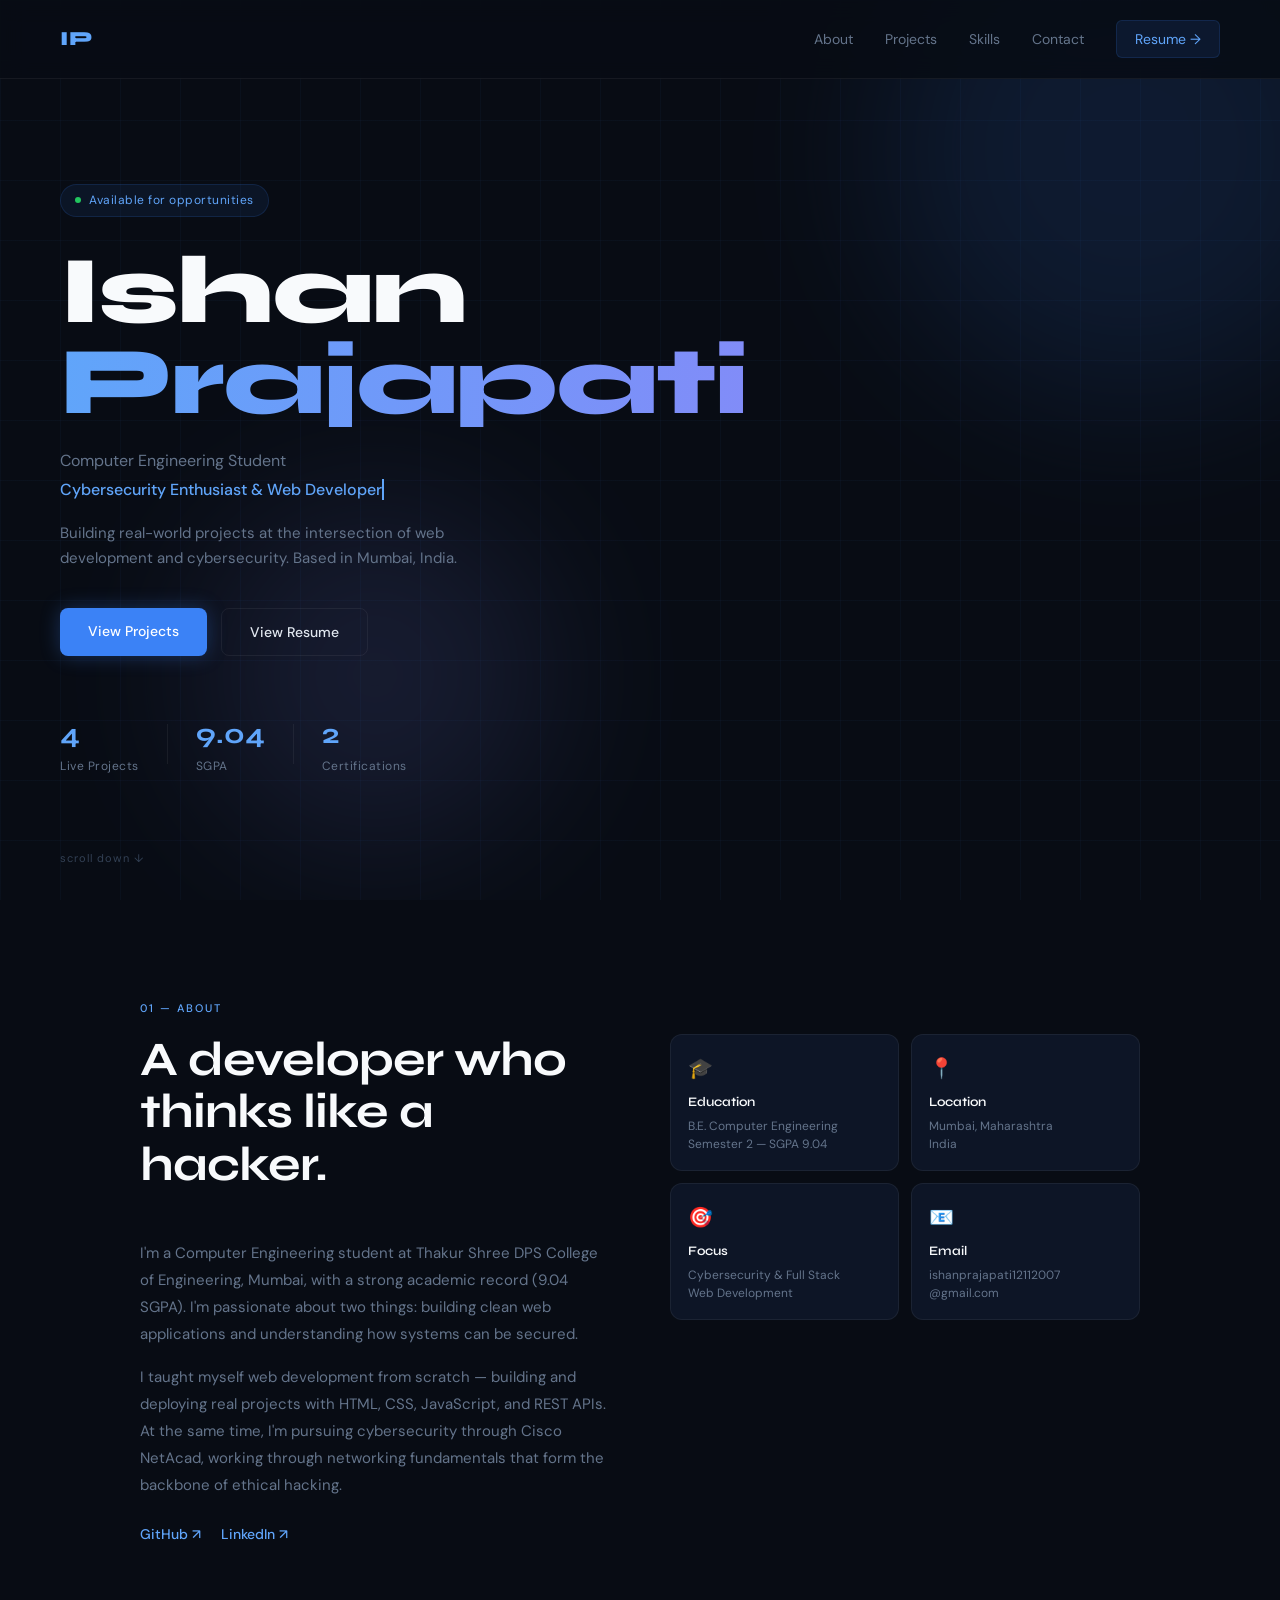
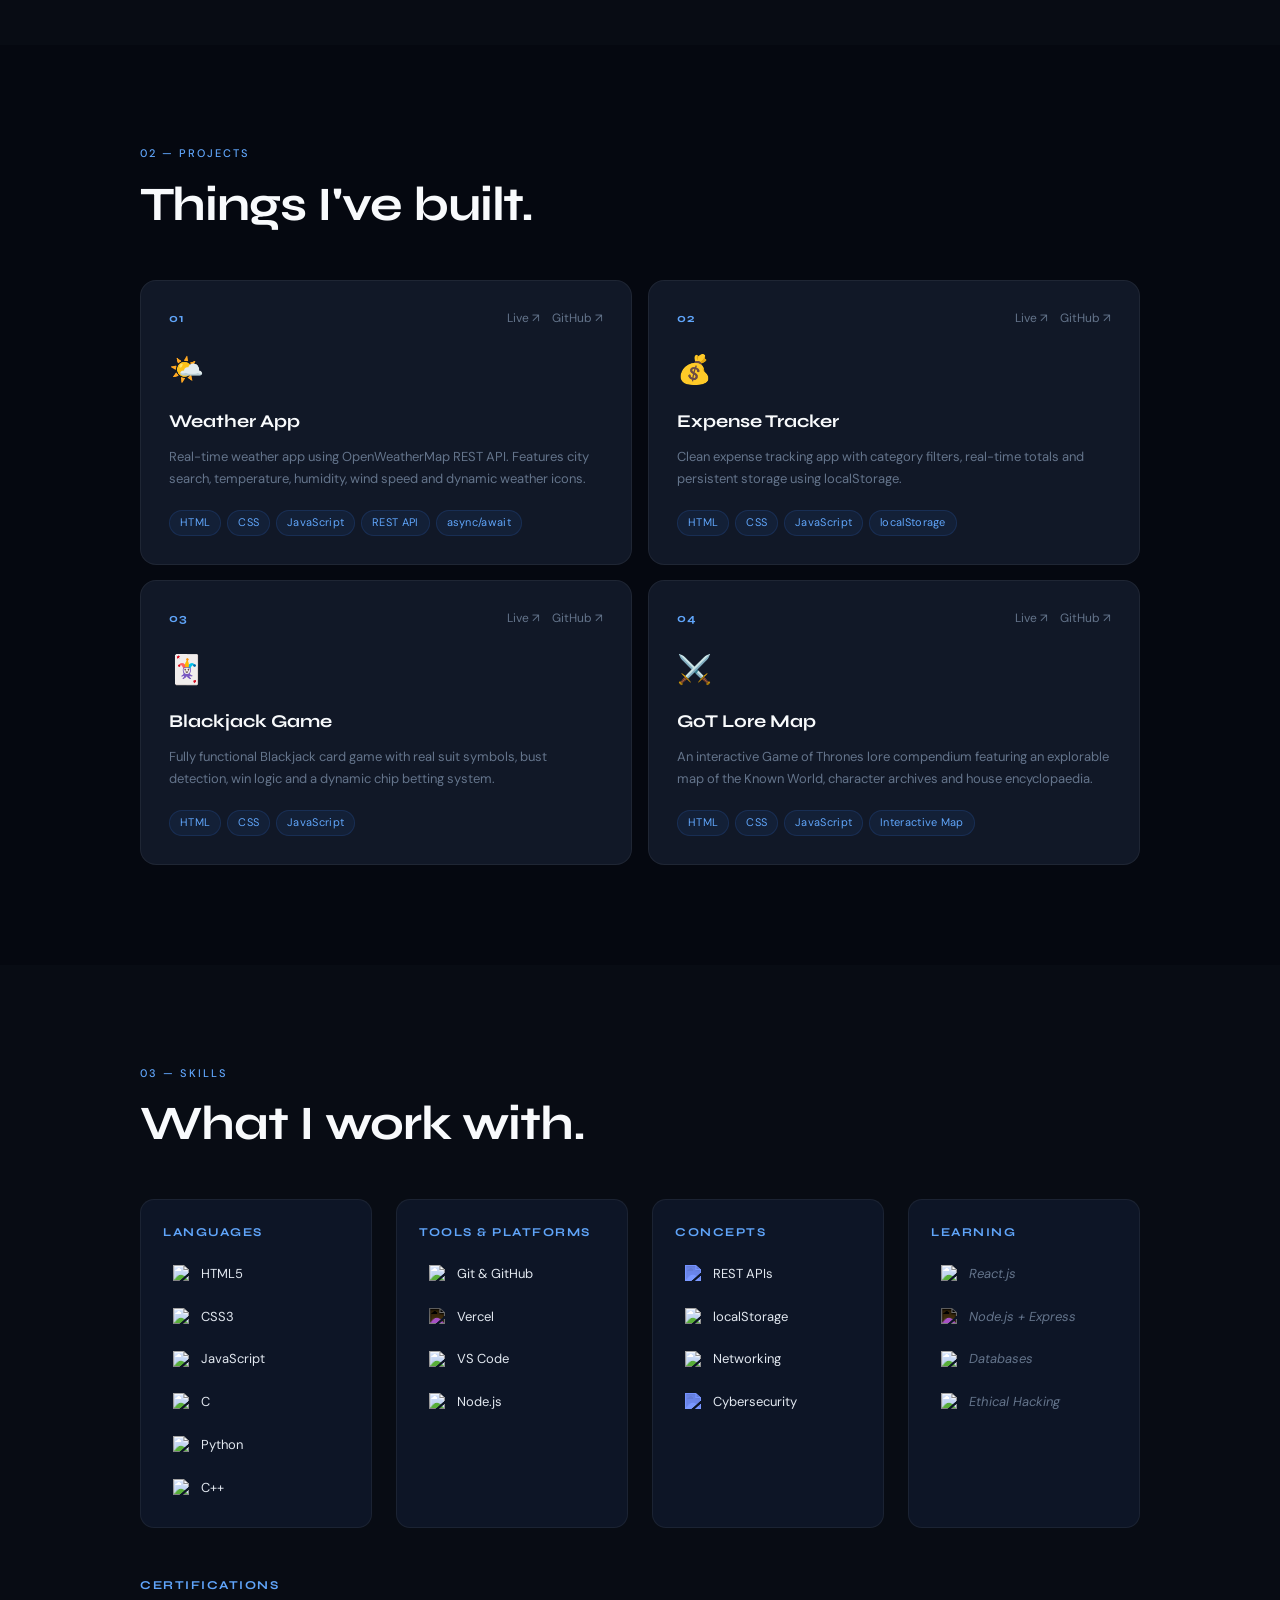
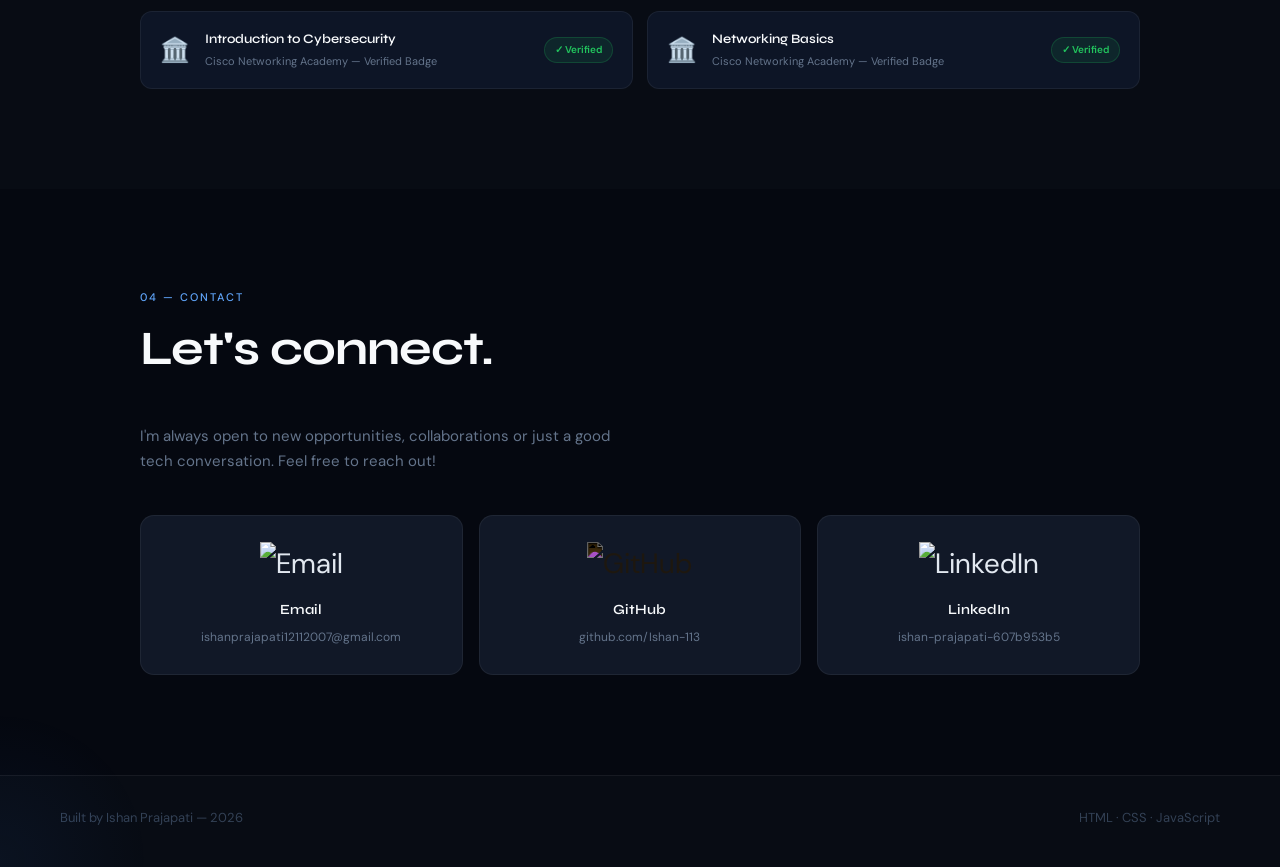
==== index.html @ 5da917db "fix: clean resume rebuild - print layout, portfolio link, verified certs, clickable PDF links" ====
<!DOCTYPE html>
<html lang="en">
<head>
  <meta name="description" content="Ishan Prajapati Portfolio - Web Developer & Cybersecurity Enthusiast">
<meta name="keywords" content="Portfolio, Web Developer, Cybersecurity, JavaScript">
<meta name="author" content="Ishan Prajapati">
  <meta charset="UTF-8"/>
  <meta name="viewport" content="width=device-width, initial-scale=1.0"/>
  <title>Ishan Prajapati — Portfolio</title>
  <link rel="preconnect" href="https://fonts.googleapis.com"/>
  <link href="https://fonts.googleapis.com/css2?family=Syne:wght@400;500;600;700;800&family=DM+Sans:ital,wght@0,300;0,400;0,500;1,300&display=swap" rel="stylesheet"/>
  <link rel="stylesheet" href="style.css"/>
</head>
<body>

  <!-- Nav -->
  <nav>
    <div class="nav-logo">IP</div>
    <div class="nav-links">
      <a href="#about">About</a>
      <a href="#projects">Projects</a>
      <a href="#skills">Skills</a>
      <a href="#contact">Contact</a>
      <a href="resume.html" class="nav-resume">Resume →</a>
    </div>
  </nav>

  <!-- Hero -->
  <section class="hero" id="home">
    <div class="hero-bg">
      <div class="blob blob1"></div>
      <div class="blob blob2"></div>
      <div class="grid-overlay"></div>
    </div>
    <div class="hero-content">
      <div class="hero-tag">Available for opportunities</div>
      <h1 class="hero-name">Ishan<br/><span>Prajapati</span></h1>
      <p class="hero-title">Computer Engineering Student<br/>
        <span class="typed">Cybersecurity Enthusiast & Web Developer</span>
      </p>
      <p class="hero-desc">Building real-world projects at the intersection of web development and cybersecurity. Based in Mumbai, India.</p>
      <div class="hero-btns">
        <a href="#projects" class="btn-primary">View Projects</a>
        <a href="resume.html" class="btn-secondary">View Resume</a>
      </div>
      <div class="hero-stats">
        <div class="stat"><span>4</span><p>Live Projects</p></div>
        <div class="stat-divider"></div>
        <div class="stat"><span>9.04</span><p>SGPA</p></div>
        <div class="stat-divider"></div>
        <div class="stat"><span>2</span><p>Certifications</p></div>
      </div>
    </div>
    <div class="hero-scroll">scroll down ↓</div>
  </section>

  <!-- About -->
  <section class="section" id="about">
    <div class="container">
      <div class="section-tag">01 — About</div>
      <div class="about-grid">
        <div class="about-left">
          <h2 class="section-title">A developer who<br/>thinks like a hacker.</h2>
          <p>I'm a Computer Engineering student at Thakur Shree DPS College of Engineering, Mumbai, with a strong academic record (9.04 SGPA). I'm passionate about two things: building clean web applications and understanding how systems can be secured.</p>
          <p>I taught myself web development from scratch — building and deploying real projects with HTML, CSS, JavaScript, and REST APIs. At the same time, I'm pursuing cybersecurity through Cisco NetAcad, working through networking fundamentals that form the backbone of ethical hacking.</p>
          <div class="about-links">
            <a href="https://github.com/Ishan-113" target="_blank">GitHub ↗</a>
            <a href="https://linkedin.com/in/ishan-prajapati-607b953b5" target="_blank">LinkedIn ↗</a>
          </div>
        </div>
        <div class="about-right">
          <div class="about-card">
            <div class="about-card-icon">🎓</div>
            <div class="about-card-text">
              <h4>Education</h4>
              <p>B.E. Computer Engineering<br/>Semester 2 — SGPA 9.04</p>
            </div>
          </div>
          <div class="about-card">
            <div class="about-card-icon">📍</div>
            <div class="about-card-text">
              <h4>Location</h4>
              <p>Mumbai, Maharashtra<br/>India</p>
            </div>
          </div>
          <div class="about-card">
            <div class="about-card-icon">🎯</div>
            <div class="about-card-text">
              <h4>Focus</h4>
              <p>Cybersecurity & Full Stack<br/>Web Development</p>
            </div>
          </div>
          <div class="about-card">
            <div class="about-card-icon">📧</div>
            <div class="about-card-text">
              <h4>Email</h4>
              <p>ishanprajapati12112007<br/>@gmail.com</p>
            </div>
          </div>
        </div>
      </div>
    </div>
  </section>

  <!-- Projects -->
  <section class="section section-dark" id="projects">
    <div class="container">
      <div class="section-tag">02 — Projects</div>
      <h2 class="section-title">Things I've built.</h2>
      <div class="projects-grid">

        <div class="project-card">
          <div class="project-header">
            <div class="project-num">01</div>
            <div class="project-links">
              <a href="https://weather-app-chi-two-25.vercel.app/" target="_blank">Live ↗</a>
              <a href="https://github.com/Ishan-113/weather-app" target="_blank">GitHub ↗</a>
            </div>
          </div>
          <div class="project-icon">🌤️</div>
          <h3>Weather App</h3>
          <p>Real-time weather app using OpenWeatherMap REST API. Features city search, temperature, humidity, wind speed and dynamic weather icons.</p>
          <div class="project-tags">
            <span>HTML</span><span>CSS</span><span>JavaScript</span><span>REST API</span><span>async/await</span>
          </div>
        </div>

        <div class="project-card">
          <div class="project-header">
            <div class="project-num">02</div>
            <div class="project-links">
              <a href="https://expense-tracker-peach-three-29.vercel.app/" target="_blank">Live ↗</a>
              <a href="https://github.com/Ishan-113/expense-tracker" target="_blank">GitHub ↗</a>
            </div>
          </div>
          <div class="project-icon">💰</div>
          <h3>Expense Tracker</h3>
          <p>Clean expense tracking app with category filters, real-time totals and persistent storage using localStorage.</p>
          <div class="project-tags">
            <span>HTML</span><span>CSS</span><span>JavaScript</span><span>localStorage</span>
          </div>
        </div>

        <div class="project-card">
          <div class="project-header">
            <div class="project-num">03</div>
            <div class="project-links">
              <a href="https://blackjack-alpha-wine.vercel.app/" target="_blank">Live ↗</a>
              <a href="https://github.com/Ishan-113/blackjack" target="_blank">GitHub ↗</a>
            </div>
          </div>
          <div class="project-icon">🃏</div>
          <h3>Blackjack Game</h3>
          <p>Fully functional Blackjack card game with real suit symbols, bust detection, win logic and a dynamic chip betting system.</p>
          <div class="project-tags">
            <span>HTML</span><span>CSS</span><span>JavaScript</span>
          </div>
        </div>

        <div class="project-card">
          <div class="project-header">
            <div class="project-num">04</div>
            <div class="project-links">
              <a href="https://go-t-lore-map.vercel.app/" target="_blank">Live ↗</a>
              <a href="https://github.com/Ishan-113/go-t-lore-map" target="_blank">GitHub ↗</a>
            </div>
          </div>
          <div class="project-icon">⚔️</div>
          <h3>GoT Lore Map</h3>
          <p>An interactive Game of Thrones lore compendium featuring an explorable map of the Known World, character archives and house encyclopaedia.</p>
          <div class="project-tags">
            <span>HTML</span><span>CSS</span><span>JavaScript</span><span>Interactive Map</span>
          </div>
        </div>

      </div>
    </div>
  </section>

  <!-- Skills -->
  <section class="section" id="skills">
    <div class="container">
      <div class="section-tag">03 — Skills</div>
      <h2 class="section-title">What I work with.</h2>
      <div class="skills-grid">
        <div class="skill-group">
          <h4>Languages</h4>
          <div class="skill-items">
            <div class="skill-item"><img class="skill-logo" src="https://cdn.jsdelivr.net/gh/devicons/devicon/icons/html5/html5-original.svg" alt="HTML5"/>HTML5</div>
            <div class="skill-item"><img class="skill-logo" src="https://cdn.jsdelivr.net/gh/devicons/devicon/icons/css3/css3-original.svg" alt="CSS3"/>CSS3</div>
            <div class="skill-item"><img class="skill-logo" src="https://cdn.jsdelivr.net/gh/devicons/devicon/icons/javascript/javascript-original.svg" alt="JavaScript"/>JavaScript</div>
            <div class="skill-item"><img class="skill-logo" src="https://cdn.jsdelivr.net/gh/devicons/devicon/icons/c/c-original.svg" alt="C"/>C</div>
            <div class="skill-item"><img class="skill-logo" src="https://cdn.jsdelivr.net/gh/devicons/devicon/icons/python/python-original.svg" alt="Python"/>Python</div>
            <div class="skill-item"><img class="skill-logo" src="https://cdn.jsdelivr.net/gh/devicons/devicon/icons/cplusplus/cplusplus-original.svg" alt="C++"/>C++</div>
          </div>
        </div>
        <div class="skill-group">
          <h4>Tools & Platforms</h4>
          <div class="skill-items">
            <div class="skill-item"><img class="skill-logo" src="https://cdn.jsdelivr.net/gh/devicons/devicon/icons/git/git-original.svg" alt="Git"/>Git & GitHub</div>
            <div class="skill-item"><img class="skill-logo" src="https://cdn.jsdelivr.net/gh/devicons/devicon/icons/vercel/vercel-original.svg" alt="Vercel" style="filter:invert(1)"/>Vercel</div>
            <div class="skill-item"><img class="skill-logo" src="https://cdn.jsdelivr.net/gh/devicons/devicon/icons/vscode/vscode-original.svg" alt="VS Code"/>VS Code</div>
            <div class="skill-item"><img class="skill-logo" src="https://cdn.jsdelivr.net/gh/devicons/devicon/icons/nodejs/nodejs-original.svg" alt="Node.js"/>Node.js</div>
          </div>
        </div>
        <div class="skill-group">
          <h4>Concepts</h4>
          <div class="skill-items">
            <div class="skill-item"><img class="skill-logo" src="https://cdn.jsdelivr.net/gh/devicons/devicon/icons/networkx/networkx-original.svg" alt="REST API" style="filter:invert(0.6) sepia(1) saturate(3) hue-rotate(190deg)"/>REST APIs</div>
            <div class="skill-item"><img class="skill-logo" src="https://cdn.jsdelivr.net/gh/devicons/devicon/icons/chrome/chrome-original.svg" alt="localStorage"/>localStorage</div>
            <div class="skill-item"><img class="skill-logo" src="https://cdn.jsdelivr.net/gh/devicons/devicon/icons/linux/linux-original.svg" alt="Networking"/>Networking</div>
            <div class="skill-item"><img class="skill-logo" src="https://cdn.jsdelivr.net/gh/devicons/devicon/icons/ssh/ssh-original.svg" alt="Cybersecurity" style="filter:invert(0.6) sepia(1) saturate(3) hue-rotate(190deg)"/>Cybersecurity</div>
          </div>
        </div>
        <div class="skill-group">
          <h4>Learning</h4>
          <div class="skill-items">
            <div class="skill-item learning"><img class="skill-logo" src="https://cdn.jsdelivr.net/gh/devicons/devicon/icons/react/react-original.svg" alt="React"/>React.js</div>
            <div class="skill-item learning"><img class="skill-logo" src="https://cdn.jsdelivr.net/gh/devicons/devicon/icons/express/express-original.svg" alt="Express" style="filter:invert(1)"/>Node.js + Express</div>
            <div class="skill-item learning"><img class="skill-logo" src="https://cdn.jsdelivr.net/gh/devicons/devicon/icons/mongodb/mongodb-original.svg" alt="Databases"/>Databases</div>
            <div class="skill-item learning"><img class="skill-logo" src="https://cdn.jsdelivr.net/gh/devicons/devicon/icons/debian/debian-original.svg" alt="Ethical Hacking"/>Ethical Hacking</div>
          </div>
        </div>
      </div>

      <!-- Certifications -->
      <div class="certs">
        <h4>Certifications</h4>
        <div class="certs-grid">
          <div class="cert-card">
            <div class="cert-logo">🏛️</div>
            <div>
              <h5>Introduction to Cybersecurity</h5>
              <p>Cisco Networking Academy — Verified Badge</p>
            </div>
            <div class="cert-badge">✓ Verified</div>
          </div>
          <div class="cert-card">
            <div class="cert-logo">🏛️</div>
            <div>
              <h5>Networking Basics</h5>
              <p>Cisco Networking Academy — Verified Badge</p>
            </div>
            <div class="cert-badge">✓ Verified</div>
          </div>
        </div>
      </div>
    </div>
  </section>

  <!-- Contact -->
  <section class="section section-dark" id="contact">
    <div class="container">
      <div class="section-tag">04 — Contact</div>
      <h2 class="section-title">Let's connect.</h2>
      <p class="contact-desc">I'm always open to new opportunities, collaborations or just a good tech conversation. Feel free to reach out!</p>
      <div class="contact-grid">
        <a href="mailto:ishanprajapati12112007@gmail.com" class="contact-card">
          <div class="contact-icon"><img src="https://cdn.jsdelivr.net/gh/devicons/devicon/icons/google/google-original.svg" alt="Email" style="width:32px;height:32px"/></div>
          <h4>Email</h4>
          <p>ishanprajapati12112007@gmail.com</p>
        </a>
        <a href="https://github.com/Ishan-113" target="_blank" class="contact-card">
          <div class="contact-icon"><img src="https://cdn.jsdelivr.net/gh/devicons/devicon/icons/github/github-original.svg" alt="GitHub" style="width:32px;height:32px;filter:invert(1)"/></div>
          <h4>GitHub</h4>
          <p>github.com/Ishan-113</p>
        </a>
        <a href="https://linkedin.com/in/ishan-prajapati-607b953b5" target="_blank" class="contact-card">
          <div class="contact-icon"><img src="https://cdn.jsdelivr.net/gh/devicons/devicon/icons/linkedin/linkedin-original.svg" alt="LinkedIn" style="width:32px;height:32px"/></div>
          <h4>LinkedIn</h4>
          <p>ishan-prajapati-607b953b5</p>
        </a>
      </div>
    </div>
  </section>

  <!-- Footer -->
  <footer>
    <p>Built by Ishan Prajapati — 2026</p>
    <p>HTML · CSS · JavaScript</p>
  </footer>

  <script src="script.js"></script>
</body>
</html>
---- style.css ----
/* ============ RESET & BASE ============ */
*, *::before, *::after { margin: 0; padding: 0; box-sizing: border-box; }

:root {
  --blue: #3b82f6;
  --blue-light: #60a5fa;
  --blue-dark: #1d4ed8;
  --bg: #080c14;
  --bg-dark: #050810;
  --bg-card: #0d1526;
  --bg-card2: #111827;
  --border: rgba(59,130,246,0.15);
  --border-light: rgba(255,255,255,0.06);
  --text: #e2e8f0;
  --text-muted: #64748b;
  --text-dim: #334155;
}

html { scroll-behavior: smooth; }

body {
  font-family: 'DM Sans', sans-serif;
  background: var(--bg);
  color: var(--text);
  line-height: 1.6;
  overflow-x: hidden;
}

a { text-decoration: none; color: inherit; }

/* ============ NAV ============ */
nav {
  position: fixed;
  top: 0; left: 0; right: 0;
  z-index: 100;
  display: flex;
  justify-content: space-between;
  align-items: center;
  padding: 20px 60px;
  background: rgba(8,12,20,0.85);
  backdrop-filter: blur(12px);
  border-bottom: 1px solid var(--border-light);
}

.nav-logo {
  font-family: 'Syne', sans-serif;
  font-weight: 800;
  font-size: 20px;
  color: var(--blue-light);
  letter-spacing: 1px;
}

.nav-links {
  display: flex;
  gap: 32px;
  align-items: center;
  font-size: 14px;
}

.nav-links a {
  color: var(--text-muted);
  transition: color 0.2s;
  font-weight: 400;
}

.nav-links a:hover { color: var(--text); }

.nav-resume {
  background: rgba(59,130,246,0.1);
  border: 1px solid var(--border);
  color: var(--blue-light) !important;
  padding: 7px 18px;
  border-radius: 6px;
  font-weight: 500;
  transition: all 0.2s !important;
}

.nav-resume:hover {
  background: rgba(59,130,246,0.2) !important;
  border-color: var(--blue) !important;
}

/* ============ HERO ============ */
.hero {
  min-height: 100vh;
  display: flex;
  flex-direction: column;
  justify-content: center;
  align-items: flex-start;
  padding: 120px 60px 60px;
  position: relative;
  overflow: hidden;
}

.hero-bg {
  position: absolute;
  inset: 0;
  pointer-events: none;
}

.blob {
  position: absolute;
  border-radius: 50%;
  filter: blur(80px);
  opacity: 0.12;
}

.blob1 {
  width: 500px; height: 500px;
  background: var(--blue);
  top: -100px; right: -100px;
  animation: float1 8s ease-in-out infinite;
}

.blob2 {
  width: 350px; height: 350px;
  background: #818cf8;
  bottom: 50px; left: 200px;
  animation: float2 10s ease-in-out infinite;
}

@keyframes float1 {
  0%, 100% { transform: translate(0,0); }
  50% { transform: translate(-30px, 30px); }
}

@keyframes float2 {
  0%, 100% { transform: translate(0,0); }
  50% { transform: translate(20px, -20px); }
}

.grid-overlay {
  position: absolute;
  inset: 0;
  background-image:
    linear-gradient(rgba(59,130,246,0.04) 1px, transparent 1px),
    linear-gradient(90deg, rgba(59,130,246,0.04) 1px, transparent 1px);
  background-size: 60px 60px;
}

.hero-content {
  position: relative;
  z-index: 1;
  max-width: 700px;
}

.hero-tag {
  display: inline-flex;
  align-items: center;
  gap: 8px;
  font-size: 12px;
  color: var(--blue-light);
  background: rgba(59,130,246,0.08);
  border: 1px solid var(--border);
  padding: 6px 14px;
  border-radius: 20px;
  margin-bottom: 28px;
  letter-spacing: 0.5px;
}

.hero-tag::before {
  content: '';
  width: 6px; height: 6px;
  background: #22c55e;
  border-radius: 50%;
  animation: pulse 2s infinite;
}

@keyframes pulse {
  0%, 100% { opacity: 1; }
  50% { opacity: 0.3; }
}

.hero-name {
  font-family: 'Syne', sans-serif;
  font-size: clamp(56px, 8vw, 96px);
  font-weight: 800;
  line-height: 0.95;
  letter-spacing: -2px;
  margin-bottom: 20px;
  color: #f8fafc;
}

.hero-name span {
  color: var(--blue-light);
  display: block;
}

.hero-title {
  font-size: 16px;
  color: var(--text-muted);
  margin-bottom: 16px;
  line-height: 1.8;
}

.hero-title .typed {
  color: var(--blue-light);
  font-weight: 500;
}

.hero-desc {
  font-size: 15px;
  color: var(--text-muted);
  max-width: 480px;
  margin-bottom: 36px;
  line-height: 1.7;
}

.hero-btns {
  display: flex;
  gap: 14px;
  margin-bottom: 56px;
}

.btn-primary {
  background: var(--blue);
  color: white;
  padding: 12px 28px;
  border-radius: 8px;
  font-weight: 500;
  font-size: 14px;
  transition: all 0.2s;
  box-shadow: 0 0 20px rgba(59,130,246,0.3);
}

.btn-primary:hover {
  background: var(--blue-light);
  box-shadow: 0 0 30px rgba(59,130,246,0.5);
  transform: translateY(-1px);
}

.btn-secondary {
  background: transparent;
  color: var(--text);
  padding: 12px 28px;
  border-radius: 8px;
  font-weight: 500;
  font-size: 14px;
  border: 1px solid var(--border-light);
  transition: all 0.2s;
}

.btn-secondary:hover {
  border-color: var(--border);
  background: rgba(255,255,255,0.04);
}

.hero-stats {
  display: flex;
  align-items: center;
  gap: 28px;
}

.stat span {
  font-family: 'Syne', sans-serif;
  font-size: 28px;
  font-weight: 700;
  color: var(--blue-light);
  display: block;
}

.stat p {
  font-size: 12px;
  color: var(--text-muted);
  letter-spacing: 0.5px;
}

.stat-divider {
  width: 1px;
  height: 40px;
  background: var(--border-light);
}

.hero-scroll {
  position: absolute;
  bottom: 32px;
  left: 60px;
  font-size: 11px;
  color: var(--text-dim);
  letter-spacing: 1px;
}

/* ============ SECTIONS ============ */
.section { padding: 100px 60px; }
.section-dark { background: var(--bg-dark); }
.container { max-width: 1000px; margin: 0 auto; }

.section-tag {
  font-size: 11px;
  font-weight: 500;
  color: var(--blue-light);
  letter-spacing: 2px;
  text-transform: uppercase;
  margin-bottom: 16px;
}

.section-title {
  font-family: 'Syne', sans-serif;
  font-size: clamp(32px, 4vw, 48px);
  font-weight: 700;
  line-height: 1.1;
  letter-spacing: -1px;
  color: #f8fafc;
  margin-bottom: 48px;
}

/* ============ ABOUT ============ */
.about-grid {
  display: grid;
  grid-template-columns: 1fr 1fr;
  gap: 60px;
  align-items: start;
}

.about-left p {
  font-size: 15px;
  color: var(--text-muted);
  line-height: 1.8;
  margin-bottom: 16px;
}

.about-links {
  display: flex;
  gap: 20px;
  margin-top: 24px;
}

.about-links a {
  font-size: 14px;
  color: var(--blue-light);
  font-weight: 500;
  transition: opacity 0.2s;
}

.about-links a:hover { opacity: 0.7; }

.about-right {
  display: grid;
  grid-template-columns: 1fr 1fr;
  gap: 12px;
}

.about-card {
  background: var(--bg-card);
  border: 1px solid var(--border-light);
  border-radius: 12px;
  padding: 18px;
  display: flex;
  flex-direction: column;
  gap: 8px;
  transition: border-color 0.2s;
}

.about-card:hover { border-color: var(--border); }

.about-card-icon { font-size: 20px; }

.about-card-text h4 {
  font-family: 'Syne', sans-serif;
  font-size: 13px;
  font-weight: 600;
  color: #f8fafc;
  margin-bottom: 4px;
}

.about-card-text p {
  font-size: 12px;
  color: var(--text-muted);
  line-height: 1.5;
}

/* ============ PROJECTS ============ */
.projects-grid {
  display: grid;
  grid-template-columns: repeat(2, 1fr);
  gap: 16px;
}

.project-card {
  background: var(--bg-card2);
  border: 1px solid var(--border-light);
  border-radius: 16px;
  padding: 28px;
  transition: all 0.25s;
  position: relative;
  overflow: hidden;
}

.project-card::before {
  content: '';
  position: absolute;
  top: 0; left: 0; right: 0;
  height: 2px;
  background: linear-gradient(90deg, var(--blue), transparent);
  opacity: 0;
  transition: opacity 0.3s;
}

.project-card:hover {
  border-color: var(--border);
  transform: translateY(-4px);
  box-shadow: 0 20px 40px rgba(0,0,0,0.4);
}

.project-card:hover::before { opacity: 1; }

.project-header {
  display: flex;
  justify-content: space-between;
  align-items: center;
  margin-bottom: 20px;
}

.project-num {
  font-family: 'Syne', sans-serif;
  font-size: 12px;
  font-weight: 700;
  color: var(--blue-light);
  letter-spacing: 1px;
}

.project-links {
  display: flex;
  gap: 12px;
}

.project-links a {
  font-size: 12px;
  color: var(--text-muted);
  transition: color 0.2s;
}

.project-links a:hover { color: var(--blue-light); }

.project-icon { font-size: 28px; margin-bottom: 14px; }

.project-card h3 {
  font-family: 'Syne', sans-serif;
  font-size: 18px;
  font-weight: 700;
  color: #f8fafc;
  margin-bottom: 10px;
}

.project-card p {
  font-size: 13px;
  color: var(--text-muted);
  line-height: 1.7;
  margin-bottom: 20px;
}

.project-tags {
  display: flex;
  flex-wrap: wrap;
  gap: 6px;
}

.project-tags span {
  font-size: 11px;
  padding: 3px 10px;
  border-radius: 20px;
  background: rgba(59,130,246,0.08);
  border: 1px solid var(--border);
  color: var(--blue-light);
  letter-spacing: 0.3px;
}

/* ============ SKILLS ============ */
.skills-grid {
  display: grid;
  grid-template-columns: repeat(4, 1fr);
  gap: 24px;
  margin-bottom: 48px;
}

.skill-group {
  background: var(--bg-card);
  border: 1px solid var(--border-light);
  border-radius: 14px;
  padding: 24px;
}

.skill-group h4 {
  font-family: 'Syne', sans-serif;
  font-size: 12px;
  font-weight: 700;
  color: var(--blue-light);
  letter-spacing: 1.5px;
  text-transform: uppercase;
  margin-bottom: 16px;
}

.skill-items { display: flex; flex-direction: column; gap: 10px; }

.skill-item {
  display: flex;
  align-items: center;
  gap: 10px;
  font-size: 13px;
  color: var(--text);
  font-weight: 400;
}

.skill-item.learning { color: var(--text-muted); font-style: italic; }
.skill-icon { font-size: 16px; }

/* Skill logo images */
.skill-logo {
  width: 18px;
  height: 18px;
  object-fit: contain;
  flex-shrink: 0;
}

/* Certs */
.certs h4 {
  font-family: 'Syne', sans-serif;
  font-size: 12px;
  font-weight: 700;
  color: var(--blue-light);
  letter-spacing: 1.5px;
  text-transform: uppercase;
  margin-bottom: 16px;
}

.certs-grid { display: grid; grid-template-columns: 1fr 1fr; gap: 14px; }

.cert-card {
  background: var(--bg-card);
  border: 1px solid var(--border-light);
  border-radius: 12px;
  padding: 18px 20px;
  display: flex;
  align-items: center;
  gap: 16px;
  transition: border-color 0.2s;
}

.cert-card:hover { border-color: var(--border); }
.cert-logo { font-size: 24px; flex-shrink: 0; }

.cert-card h5 {
  font-family: 'Syne', sans-serif;
  font-size: 13px;
  font-weight: 600;
  color: #f8fafc;
  margin-bottom: 3px;
}

.cert-card p { font-size: 11px; color: var(--text-muted); }

.cert-badge {
  margin-left: auto;
  font-size: 10px;
  padding: 4px 10px;
  border-radius: 20px;
  background: rgba(34,197,94,0.1);
  color: #22c55e;
  border: 1px solid rgba(34,197,94,0.2);
  font-weight: 600;
  white-space: nowrap;
  flex-shrink: 0;
}

.cert-badge.in-progress {
  background: rgba(59,130,246,0.1);
  color: var(--blue-light);
  border-color: var(--border);
}

/* ============ CONTACT ============ */
.contact-desc {
  font-size: 15px;
  color: var(--text-muted);
  max-width: 500px;
  margin-bottom: 40px;
  line-height: 1.7;
}

.contact-grid {
  display: grid;
  grid-template-columns: repeat(3, 1fr);
  gap: 16px;
}

.contact-card {
  background: var(--bg-card2);
  border: 1px solid var(--border-light);
  border-radius: 14px;
  padding: 28px 24px;
  text-align: center;
  transition: all 0.2s;
  display: block;
}

.contact-card:hover {
  border-color: var(--border);
  transform: translateY(-3px);
  box-shadow: 0 12px 30px rgba(0,0,0,0.3);
}

.contact-icon { font-size: 28px; margin-bottom: 12px; }

.contact-card h4 {
  font-family: 'Syne', sans-serif;
  font-size: 14px;
  font-weight: 600;
  color: #f8fafc;
  margin-bottom: 6px;
}

.contact-card p {
  font-size: 12px;
  color: var(--text-muted);
  word-break: break-all;
}

/* ============ FOOTER ============ */
footer {
  padding: 32px 60px;
  border-top: 1px solid var(--border-light);
  display: flex;
  justify-content: space-between;
  align-items: center;
}

footer p {
  font-size: 13px;
  color: var(--text-dim);
}

/* ============ ANIMATIONS ============ */

/* ============ EXTRA ANIMATIONS ============ */

/* Cursor glow */
.cursor-glow {
  width: 300px; height: 300px;
  background: radial-gradient(circle, rgba(59,130,246,0.06) 0%, transparent 70%);
  border-radius: 50%;
  position: fixed;
  pointer-events: none;
  transform: translate(-50%, -50%);
  z-index: 0;
  transition: left 0.1s ease, top 0.1s ease;
}

/* Nav active */
.nav-active {
  color: #60a5fa !important;
  font-weight: 500;
}

/* Fade up animation */
.fade-up {
  opacity: 0;
  transform: translateY(40px);
  transition: opacity 0.7s ease, transform 0.7s ease;
}

.fade-up.visible {
  opacity: 1;
  transform: translateY(0);
}

/* Section highlight */
.section-highlight .section-title {
  color: #f8fafc;
}

/* Project card — tilt transition */
.project-card {
  transition: transform 0.3s ease, border-color 0.25s, box-shadow 0.25s !important;
  transform-style: preserve-3d;
  will-change: transform;
}


/* Skill items hover */
.skill-item {
  padding: 6px 10px;
  border-radius: 6px;
  transition: background 0.2s, transform 0.2s;
  cursor: default;
}

.skill-item:hover {
  background: rgba(59,130,246,0.08);
  transform: translateX(4px);
}

/* About cards glow on hover */
.about-card {
  transition: all 0.3s ease !important;
}

.about-card:hover {
  border-color: rgba(59,130,246,0.4) !important;
  box-shadow: 0 0 20px rgba(59,130,246,0.08);
  transform: translateY(-3px);
}

/* Contact cards */
.contact-card {
  transition: all 0.3s ease !important;
  position: relative;
  overflow: hidden;
}

.contact-card::before {
  content: '';
  position: absolute;
  inset: 0;
  background: linear-gradient(135deg, rgba(59,130,246,0.05), transparent);
  opacity: 0;
  transition: opacity 0.3s;
}

.contact-card:hover::before { opacity: 1; }

/* Hero tag pulse */
.hero-tag {
  animation: tagPulse 3s ease-in-out infinite;
}

@keyframes tagPulse {
  0%, 100% { box-shadow: 0 0 0 rgba(59,130,246,0); }
  50% { box-shadow: 0 0 15px rgba(59,130,246,0.2); }
}

/* Cert card hover */
.cert-card {
  transition: all 0.3s ease !important;
}

.cert-card:hover {
  border-color: rgba(59,130,246,0.3) !important;
  box-shadow: 0 0 20px rgba(59,130,246,0.06);
  transform: translateY(-2px);
}

/* Section title underline animation */
.section-title {
  position: relative;
  display: inline-block;
}

/* Skill group hover */
.skill-group {
  transition: all 0.3s ease !important;
}

.skill-group:hover {
  border-color: rgba(59,130,246,0.2) !important;
  box-shadow: 0 0 20px rgba(59,130,246,0.05);
}

/* Hero name shimmer */
.hero-name span {
  background: linear-gradient(90deg, #60a5fa, #818cf8, #60a5fa);
  background-size: 200%;
  -webkit-background-clip: text;
  -webkit-text-fill-color: transparent;
  background-clip: text;
  animation: shimmer 4s linear infinite;
}

@keyframes shimmer {
  0% { background-position: 0% 50%; }
  100% { background-position: 200% 50%; }
}

/* Button glow pulse */
.btn-primary {
  animation: btnPulse 3s ease-in-out infinite;
}

@keyframes btnPulse {
  0%, 100% { box-shadow: 0 0 20px rgba(59,130,246,0.3); }
  50% { box-shadow: 0 0 35px rgba(59,130,246,0.5); }
}

/* Stats highlight */
.stat {
  transition: transform 0.2s;
}

.stat:hover { transform: scale(1.05); }

/* Footer */
footer {
  transition: background 0.3s;
}

footer:hover {
  background: rgba(59,130,246,0.02);
}

/* Scrollbar */
::-webkit-scrollbar { width: 4px; }
::-webkit-scrollbar-track { background: var(--bg); }
::-webkit-scrollbar-thumb { background: #1d4ed8; border-radius: 2px; }
::-webkit-scrollbar-thumb:hover { background: #3b82f6; }


/* ============ MOBILE HAMBURGER ============ */
.nav-hamburger {
  display: none;
  flex-direction: column;
  justify-content: center;
  gap: 5px;
  cursor: pointer;
  padding: 4px;
  z-index: 200;
}

.nav-hamburger span {
  display: block;
  width: 22px;
  height: 2px;
  background: var(--text);
  border-radius: 2px;
  transition: all 0.3s ease;
}

.nav-hamburger.open span:nth-child(1) { transform: translateY(7px) rotate(45deg); }
.nav-hamburger.open span:nth-child(2) { opacity: 0; }
.nav-hamburger.open span:nth-child(3) { transform: translateY(-7px) rotate(-45deg); }

/* ============ TABLET (≤ 900px) ============ */
@media (max-width: 900px) {
  nav { padding: 16px 28px; }
  .skills-grid { grid-template-columns: repeat(2, 1fr); }
  .contact-grid { grid-template-columns: repeat(3, 1fr); }
  .about-grid { gap: 36px; }
  .projects-grid { grid-template-columns: 1fr 1fr; }
}

/* ============ MOBILE (≤ 640px) ============ */
@media (max-width: 640px) {
  nav {
    padding: 14px 20px;
    position: fixed;
    top: 0; left: 0; right: 0;
  }

  .nav-hamburger { display: flex; }

  .nav-links {
    display: none;
    position: fixed;
    top: 0; left: 0; right: 0; bottom: 0;
    background: rgba(8,12,20,0.97);
    flex-direction: column;
    justify-content: center;
    align-items: center;
    gap: 36px;
    font-size: 18px;
    z-index: 150;
    backdrop-filter: blur(16px);
  }

  .nav-links.mobile-open { display: flex; }
  .nav-links a { color: var(--text); font-size: 18px; }
  .nav-resume { padding: 10px 26px !important; font-size: 16px !important; }

  .hero {
    padding: 100px 20px 60px;
    align-items: flex-start;
    min-height: 100svh;
  }

  .hero-content { max-width: 100%; }

  .hero-name {
    font-size: clamp(44px, 13vw, 64px);
    letter-spacing: -1.5px;
  }

  .hero-title { font-size: 14px; }
  .hero-desc { font-size: 14px; max-width: 100%; }

  .hero-btns {
    flex-direction: column;
    gap: 10px;
    margin-bottom: 40px;
    width: 100%;
  }

  .btn-primary, .btn-secondary {
    text-align: center;
    padding: 13px 20px;
    width: 100%;
    font-size: 15px;
  }

  .hero-stats { gap: 18px; flex-wrap: wrap; }
  .stat span { font-size: 22px; }
  .stat p { font-size: 11px; }
  .stat-divider { height: 32px; }
  .hero-scroll { left: 20px; bottom: 20px; }

  .section { padding: 64px 20px; }
  .section-title { font-size: clamp(26px, 7vw, 36px); letter-spacing: -0.5px; }

  .about-grid { grid-template-columns: 1fr; gap: 32px; }
  .about-right { grid-template-columns: 1fr 1fr; gap: 10px; }
  .about-card { padding: 14px; }

  .projects-grid { grid-template-columns: 1fr; }
  .project-card { padding: 22px 18px; }

  .skills-grid { grid-template-columns: 1fr 1fr; gap: 12px; }
  .skill-group { padding: 16px; }
  .certs-grid { grid-template-columns: 1fr; }
  .cert-card { flex-wrap: wrap; gap: 10px; padding: 16px; }
  .cert-badge { margin-left: 0; }

  .contact-grid { grid-template-columns: 1fr; }
  .contact-card { padding: 22px 18px; }

  footer { padding: 24px 20px; flex-direction: column; gap: 6px; text-align: center; }

  .cursor-glow { display: none; }
}

/* ============ VERY SMALL (≤ 380px) ============ */
@media (max-width: 380px) {
  .hero-name { font-size: 38px; }
  .about-right { grid-template-columns: 1fr; }
  .skills-grid { grid-template-columns: 1fr; }
}
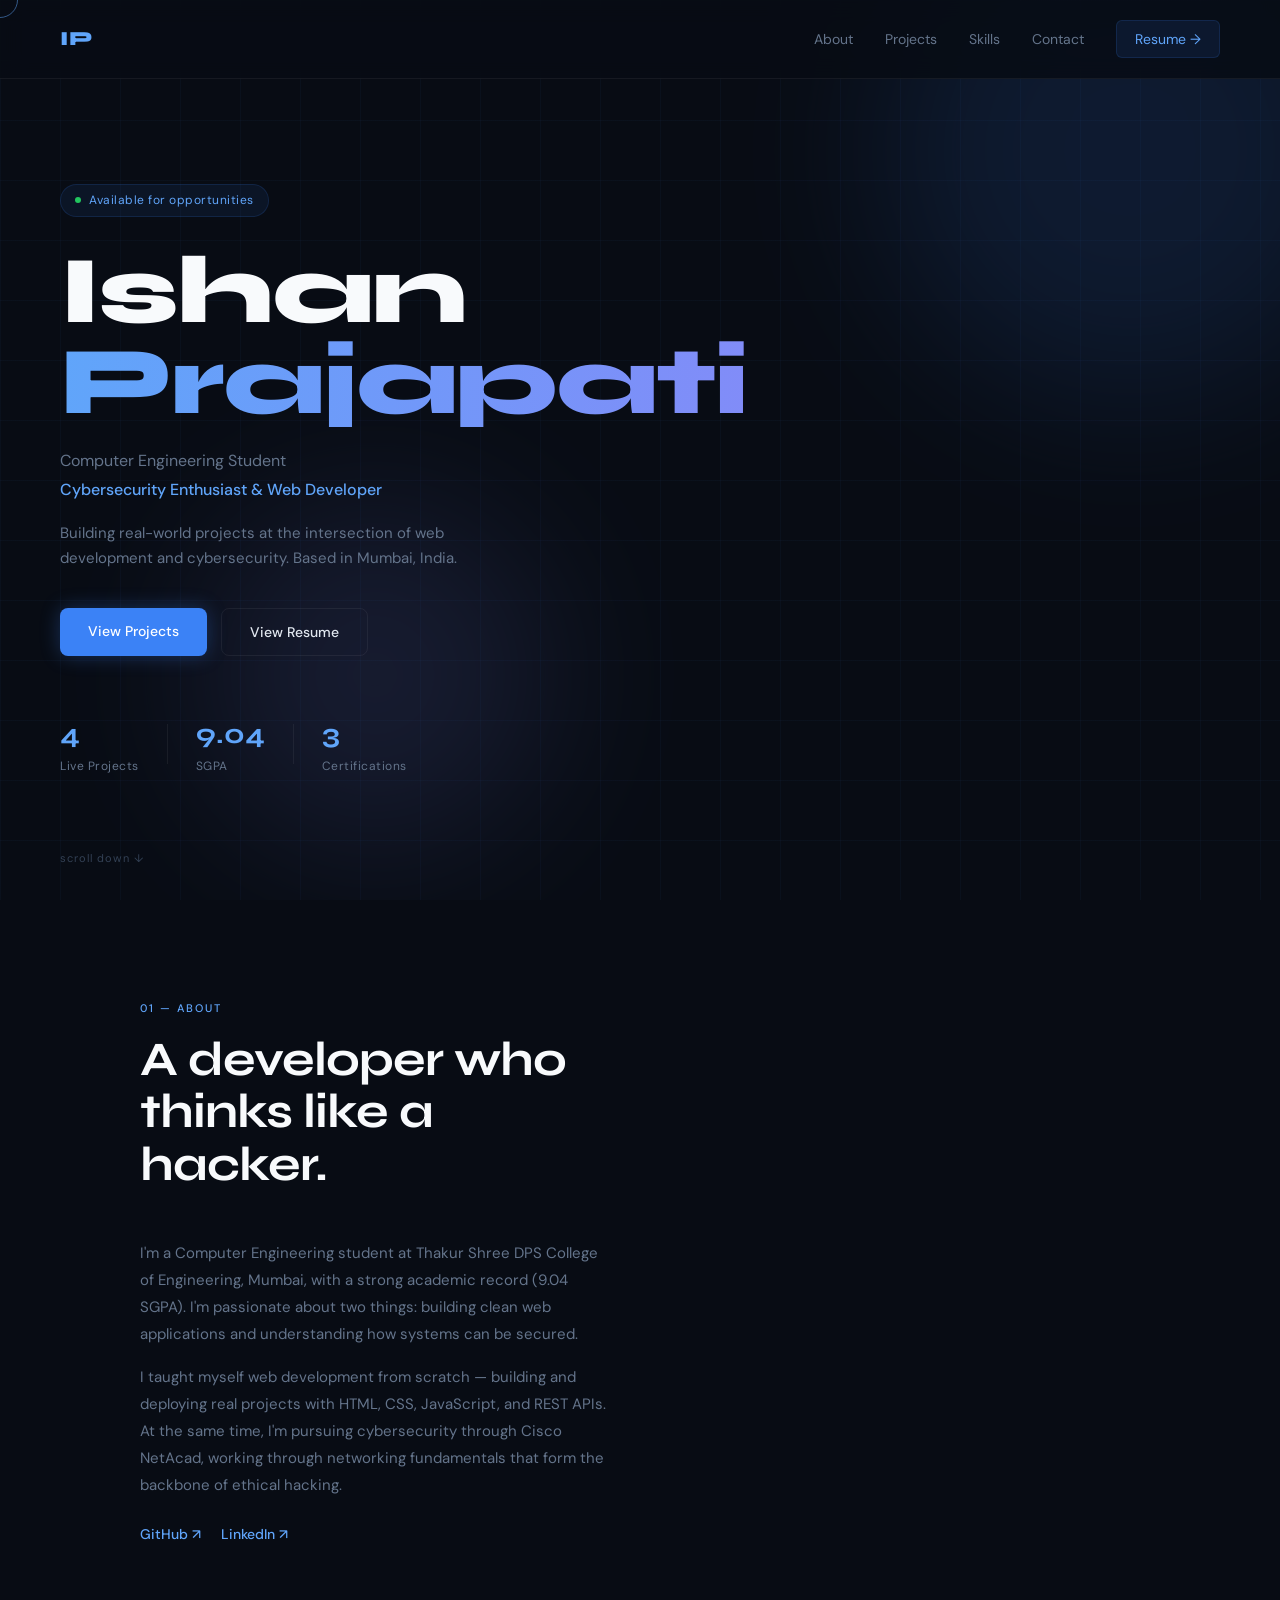
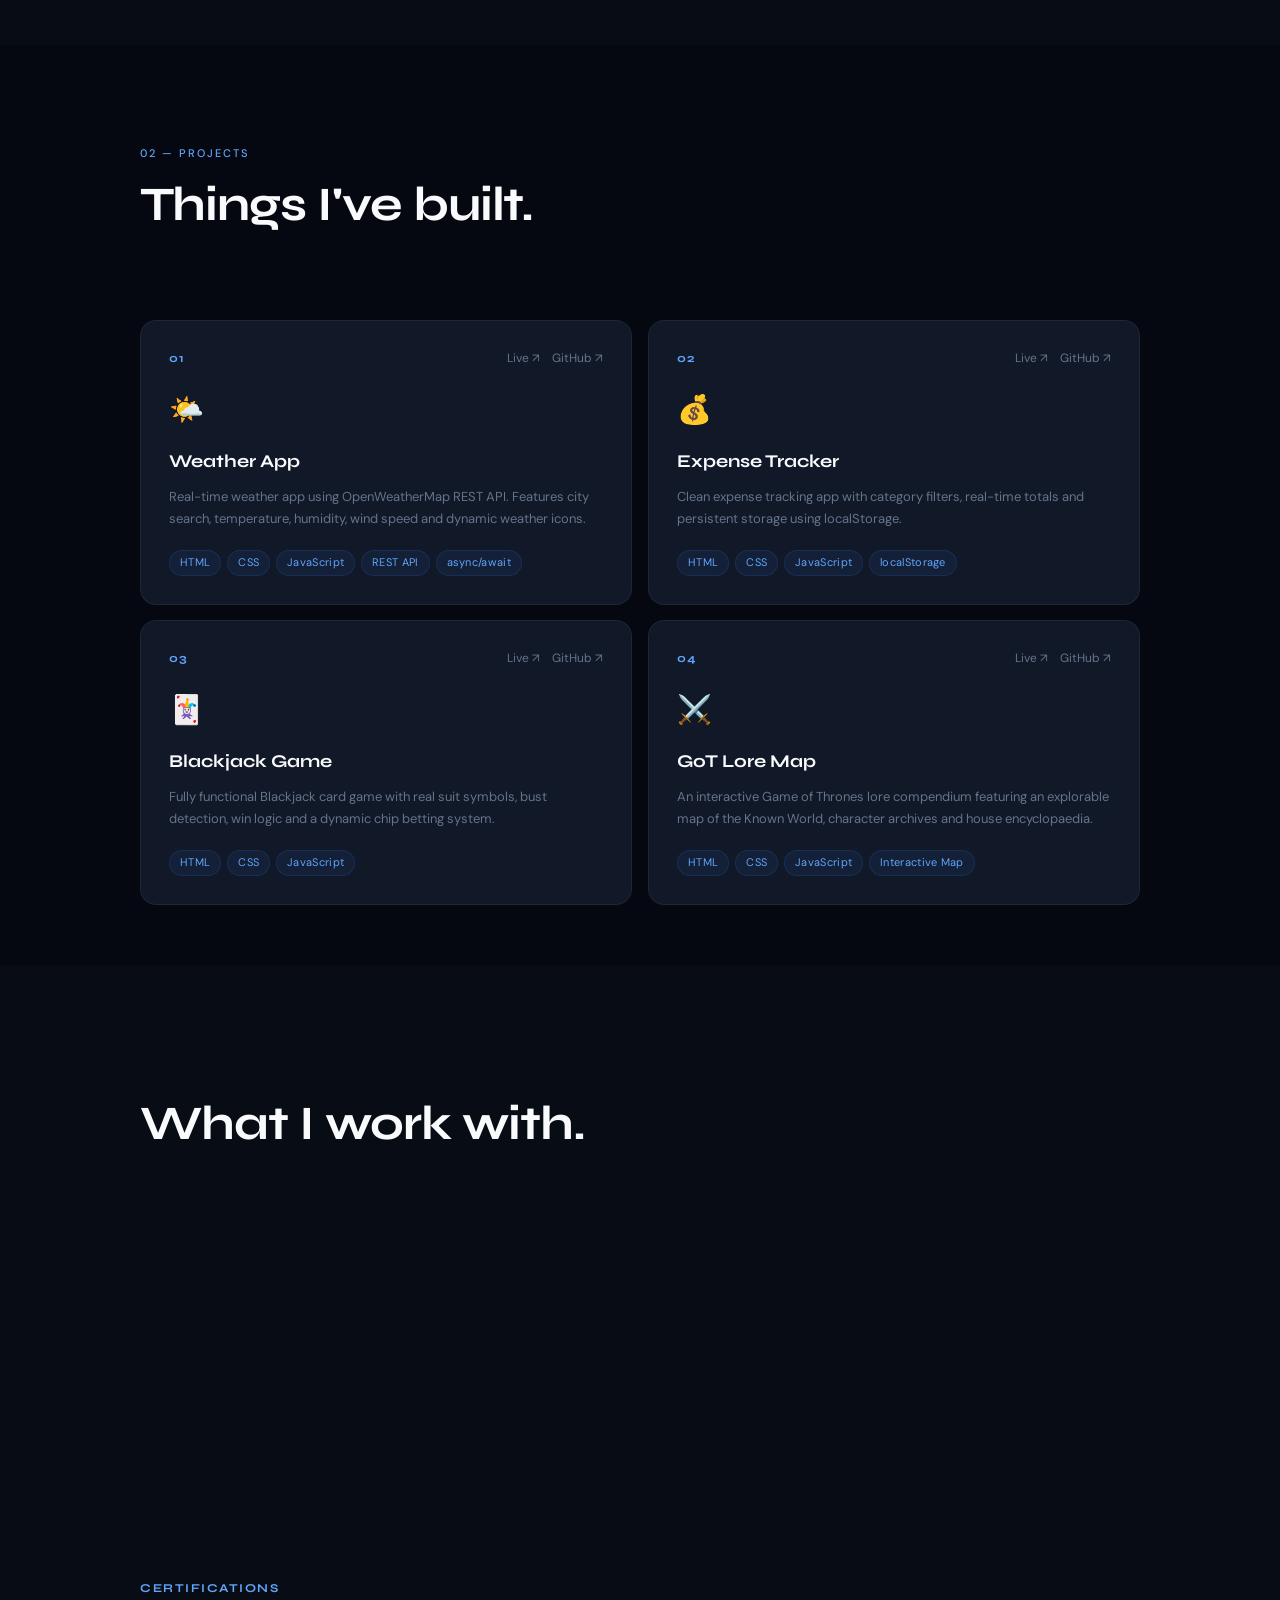
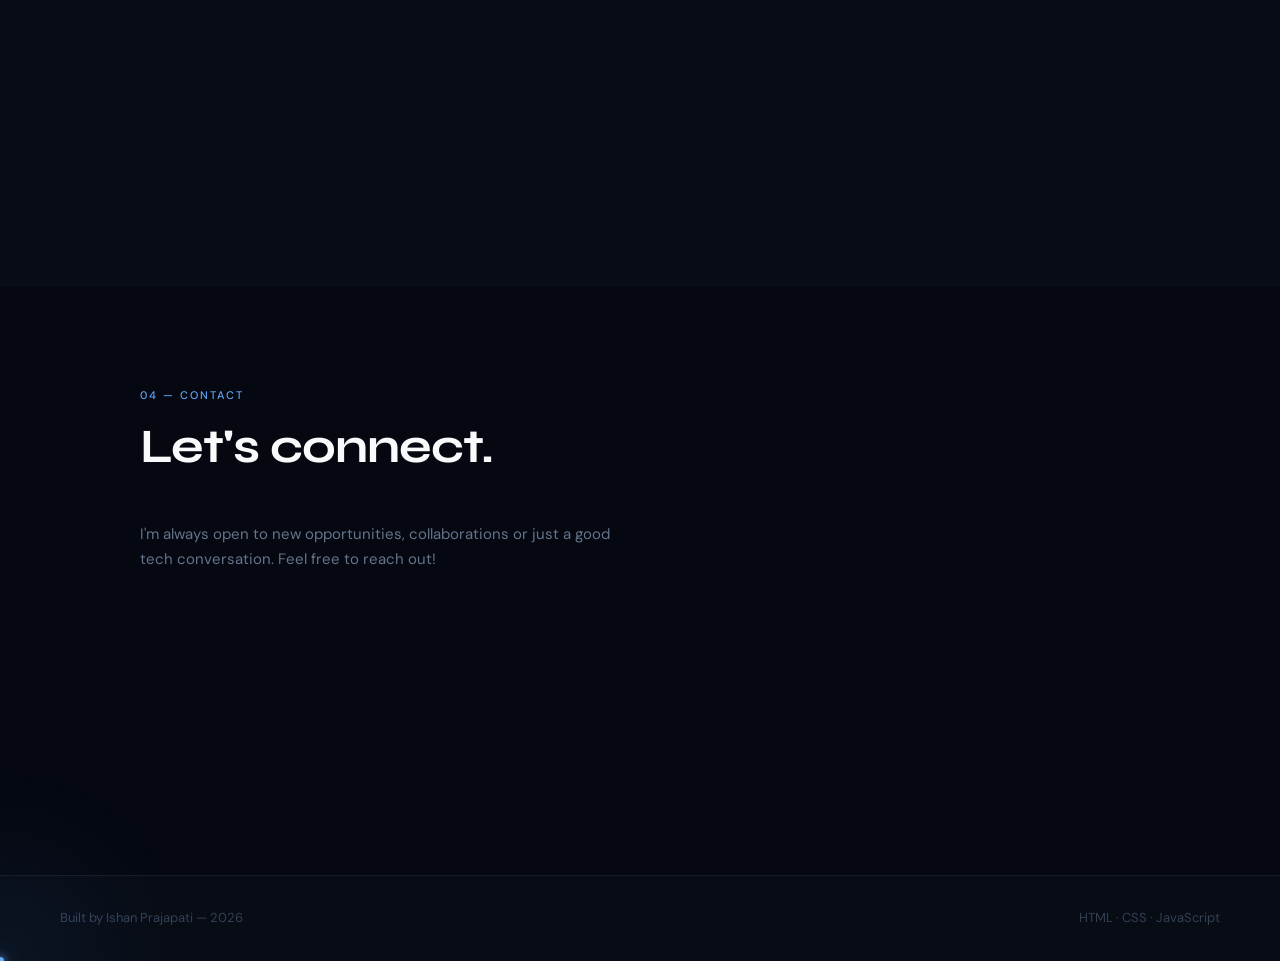
==== commit ac25f709: "Add OS Basics cert, fix Credly links, mobile resume layout, cursor fix" ====
--- a/index.html
+++ b/index.html
@@ -48,7 +48,7 @@
         <div class="stat-divider"></div>
         <div class="stat"><span>9.04</span><p>SGPA</p></div>
         <div class="stat-divider"></div>
-        <div class="stat"><span>2</span><p>Certifications</p></div>
+        <div class="stat"><span>3</span><p>Certifications</p></div>
       </div>
     </div>
     <div class="hero-scroll">scroll down ↓</div>
@@ -227,22 +227,30 @@
       <div class="certs">
         <h4>Certifications</h4>
         <div class="certs-grid">
-          <div class="cert-card">
+          <a class="cert-card" href="https://www.credly.com/badges/1be4bca6-f42c-42bf-88e2-a6bc66905e0d/public_url" target="_blank" style="text-decoration:none;color:inherit;">
             <div class="cert-logo">🏛️</div>
             <div>
               <h5>Introduction to Cybersecurity</h5>
               <p>Cisco Networking Academy — Verified Badge</p>
             </div>
             <div class="cert-badge">✓ Verified</div>
-          </div>
-          <div class="cert-card">
+          </a>
+          <a class="cert-card" href="https://www.credly.com/badges/a7fa92ae-b0f7-4a75-a039-a1db6ab6cb23/public_url" target="_blank" style="text-decoration:none;color:inherit;">
             <div class="cert-logo">🏛️</div>
             <div>
               <h5>Networking Basics</h5>
               <p>Cisco Networking Academy — Verified Badge</p>
             </div>
             <div class="cert-badge">✓ Verified</div>
-          </div>
+          </a>
+          <a class="cert-card" href="https://www.credly.com/badges/d5253e7c-0d93-44e0-94ad-777a3e38d21d/public_url" target="_blank" style="text-decoration:none;color:inherit;">
+            <div class="cert-logo">🏛️</div>
+            <div>
+              <h5>Operating Systems Basics</h5>
+              <p>Cisco Networking Academy — Verified Badge</p>
+            </div>
+            <div class="cert-badge">✓ Verified</div>
+          </a>
         </div>
       </div>
     </div>
--- a/style.css
+++ b/style.css
@@ -633,16 +633,70 @@
 
 /* ============ EXTRA ANIMATIONS ============ */
 
-/* Cursor glow */
+/* ===== CURSOR SYSTEM ===== */
+
+/* Big ambient glow (slow follow) */
 .cursor-glow {
-  width: 300px; height: 300px;
-  background: radial-gradient(circle, rgba(59,130,246,0.06) 0%, transparent 70%);
+  width: 420px; height: 420px;
+  background: radial-gradient(circle, rgba(59,130,246,0.07) 0%, transparent 65%);
   border-radius: 50%;
   position: fixed;
   pointer-events: none;
   transform: translate(-50%, -50%);
   z-index: 0;
-  transition: left 0.1s ease, top 0.1s ease;
+  transition: left 0.08s ease, top 0.08s ease;
+}
+
+/* Sharp dot cursor */
+.cursor-dot {
+  width: 8px; height: 8px;
+  background: #60a5fa;
+  border-radius: 50%;
+  position: fixed;
+  pointer-events: none;
+  transform: translate(-50%, -50%);
+  z-index: 9999;
+  transition: width 0.2s, height 0.2s, opacity 0.2s;
+  box-shadow: 0 0 8px rgba(96,165,250,0.9), 0 0 20px rgba(96,165,250,0.4);
+  mix-blend-mode: screen;
+}
+
+/* Ring that lags behind */
+.cursor-ring {
+  width: 36px; height: 36px;
+  border: 1.5px solid rgba(96,165,250,0.5);
+  border-radius: 50%;
+  position: fixed;
+  pointer-events: none;
+  transform: translate(-50%, -50%);
+  z-index: 9998;
+  transition: width 0.2s ease, height 0.2s ease, border-color 0.2s ease, opacity 0.2s;
+}
+
+/* States when hovering interactive elements */
+body.cursor-hover .cursor-dot {
+  width: 14px; height: 14px;
+  background: #818cf8;
+  box-shadow: 0 0 14px rgba(129,140,248,1), 0 0 40px rgba(129,140,248,0.4);
+}
+body.cursor-hover .cursor-ring {
+  width: 56px; height: 56px;
+  border-color: rgba(129,140,248,0.6);
+}
+
+/* Trailing particles */
+.cursor-trail {
+  position: fixed;
+  pointer-events: none;
+  border-radius: 50%;
+  z-index: 9997;
+  transform: translate(-50%, -50%);
+  animation: trailFade 0.5s ease forwards;
+}
+
+@keyframes trailFade {
+  0%   { opacity: 0.6; transform: translate(-50%,-50%) scale(1); }
+  100% { opacity: 0; transform: translate(-50%,-50%) scale(0.1); }
 }
 
 /* Nav active */
@@ -651,16 +705,23 @@
   font-weight: 500;
 }
 
-/* Fade up animation */
+/* Fade up / vanish animation */
 .fade-up {
   opacity: 0;
   transform: translateY(40px);
-  transition: opacity 0.7s ease, transform 0.7s ease;
+  transition: opacity 0.65s cubic-bezier(0.22,1,0.36,1), transform 0.65s cubic-bezier(0.22,1,0.36,1);
 }
 
 .fade-up.visible {
   opacity: 1;
   transform: translateY(0);
+}
+
+/* Vanish upward when scrolled past */
+.fade-up.exit-up {
+  opacity: 0;
+  transform: translateY(-30px);
+  transition: opacity 0.4s ease, transform 0.4s ease;
 }
 
 /* Section highlight */
@@ -921,7 +982,7 @@
 
   footer { padding: 24px 20px; flex-direction: column; gap: 6px; text-align: center; }
 
-  .cursor-glow { display: none; }
+  .cursor-glow, .cursor-dot, .cursor-ring { display: none; }
 }
 
 /* ============ VERY SMALL (≤ 380px) ============ */
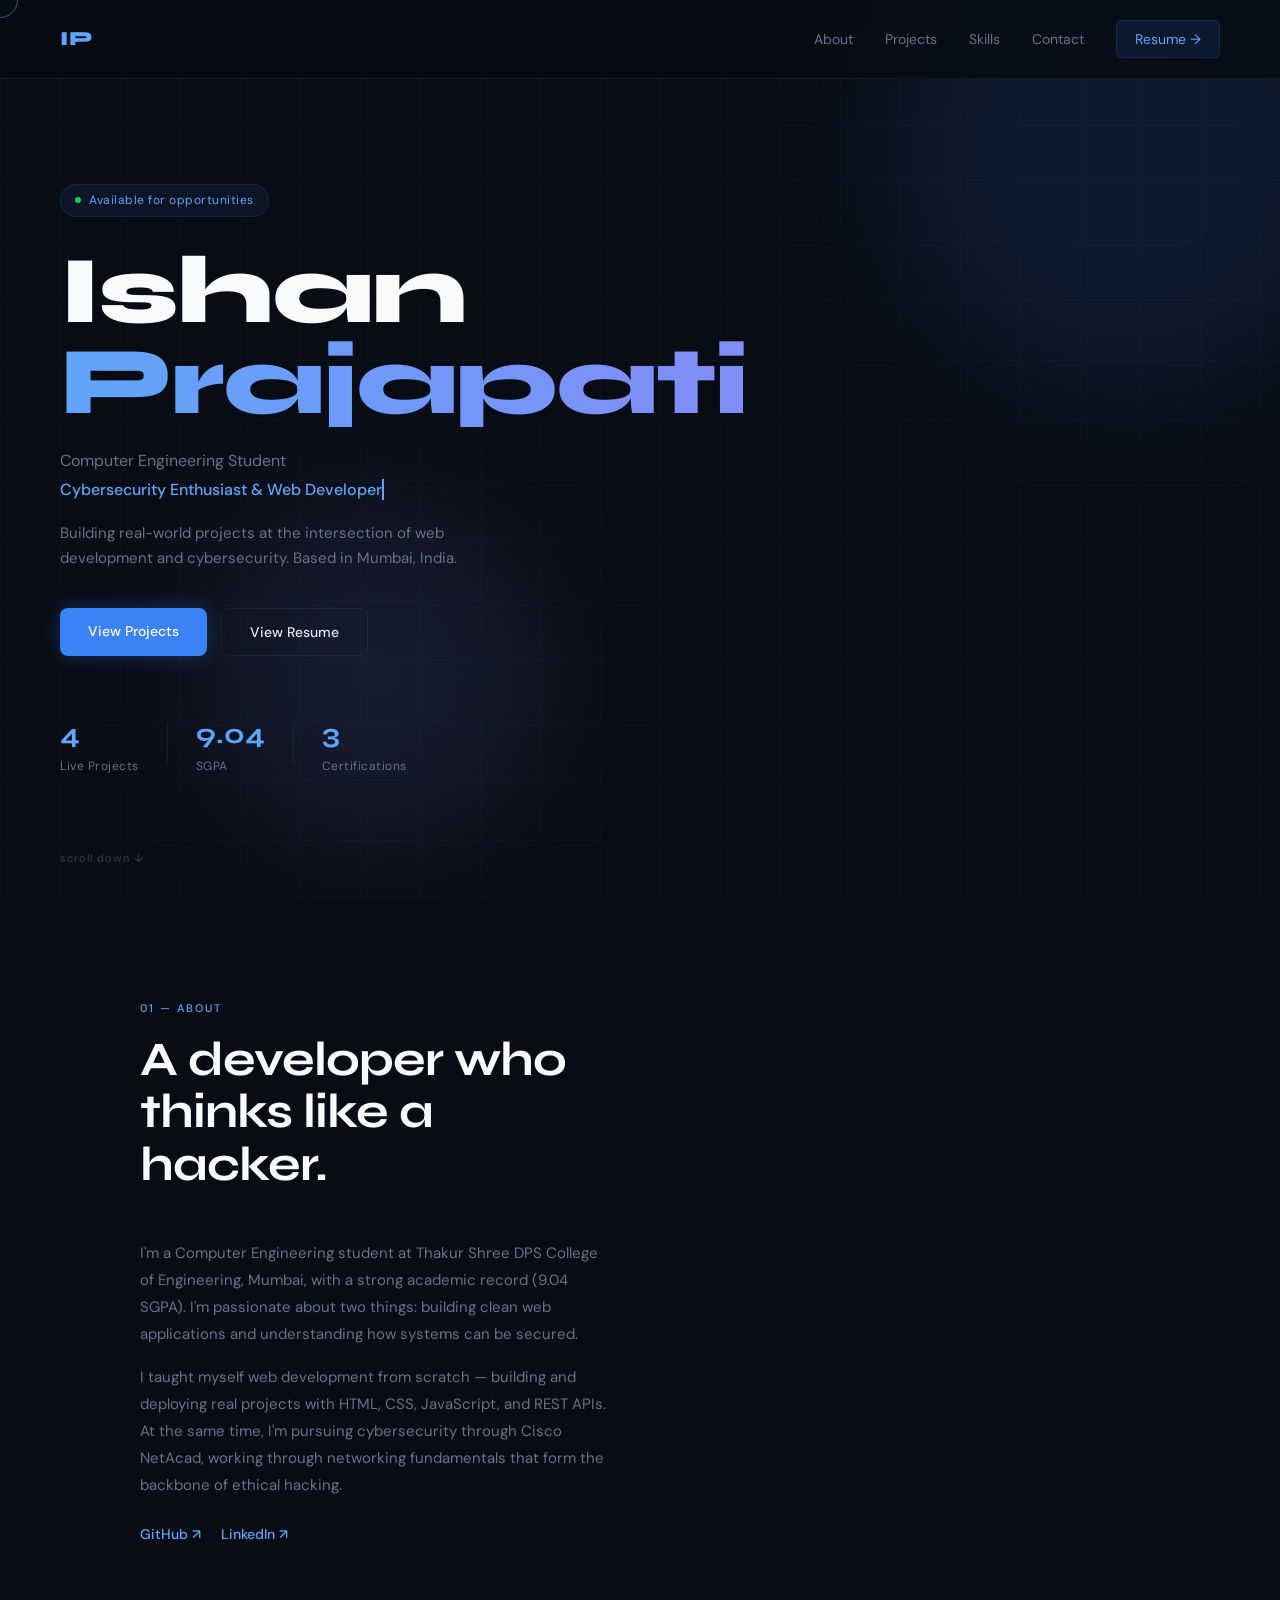
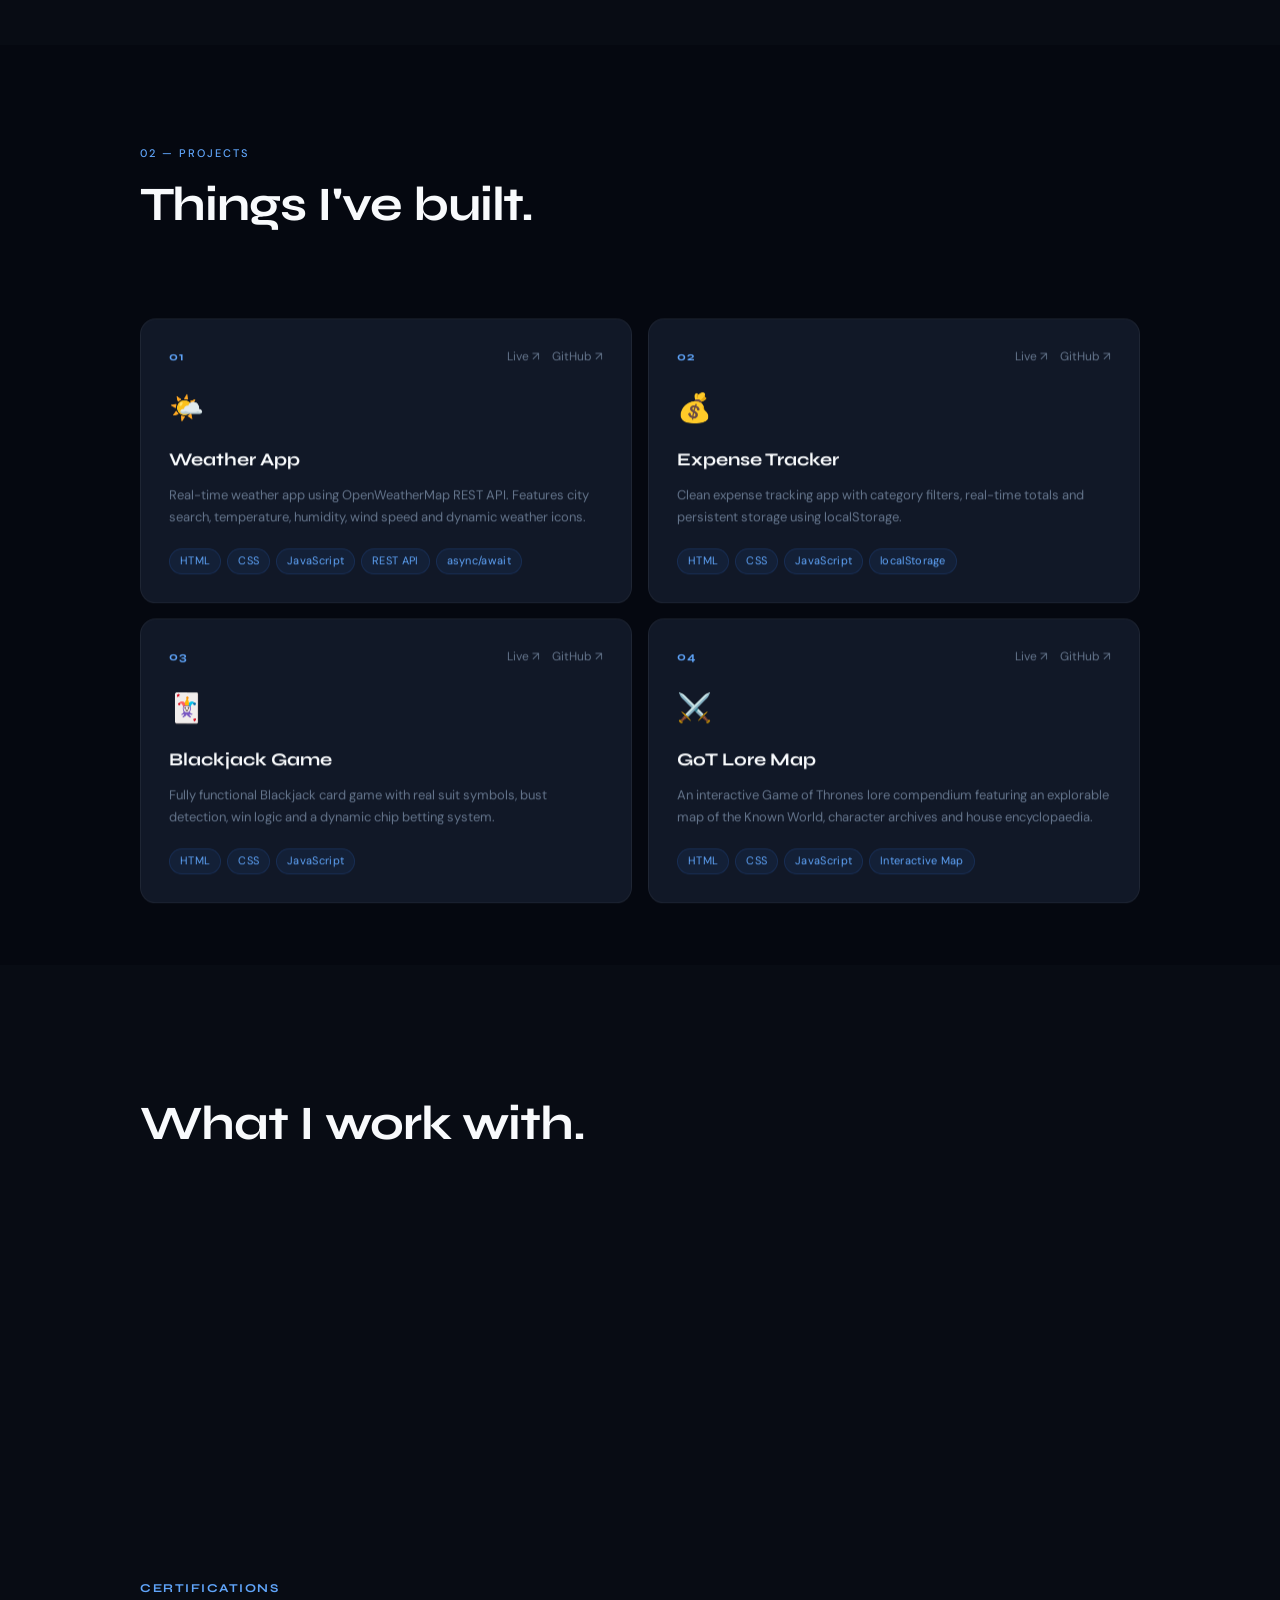
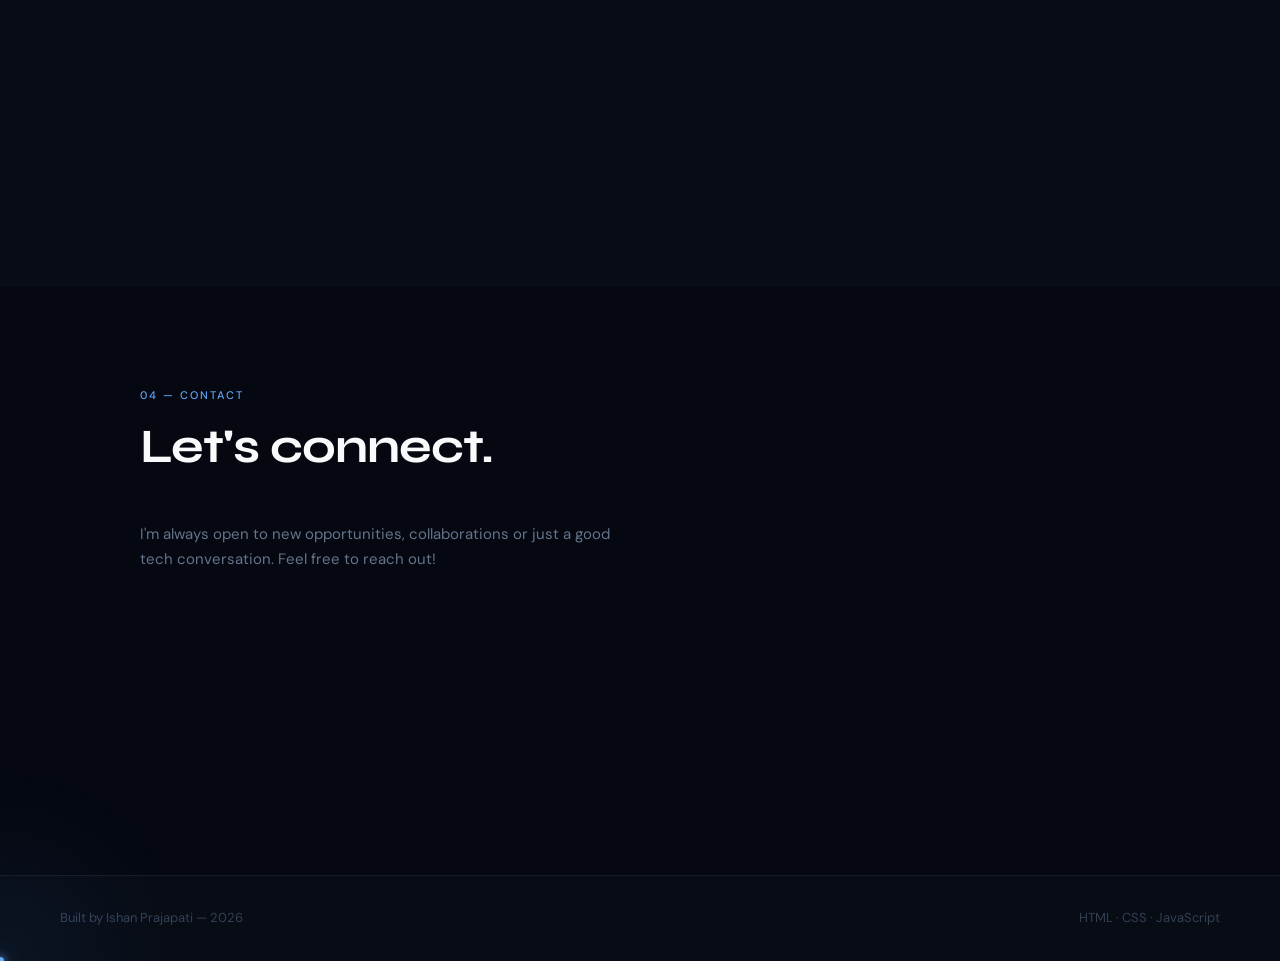
==== commit a2de2075: "Improve portfolio documentation and project links" ====
--- a/index.html
+++ b/index.html
@@ -162,7 +162,7 @@
             <div class="project-num">04</div>
             <div class="project-links">
               <a href="https://go-t-lore-map.vercel.app/" target="_blank">Live ↗</a>
-              <a href="https://github.com/Ishan-113/go-t-lore-map" target="_blank">GitHub ↗</a>
+              <a href="https://github.com/Ishan-113/GoT-Lore-Map" target="_blank">GitHub ↗</a>
             </div>
           </div>
           <div class="project-icon">⚔️</div>
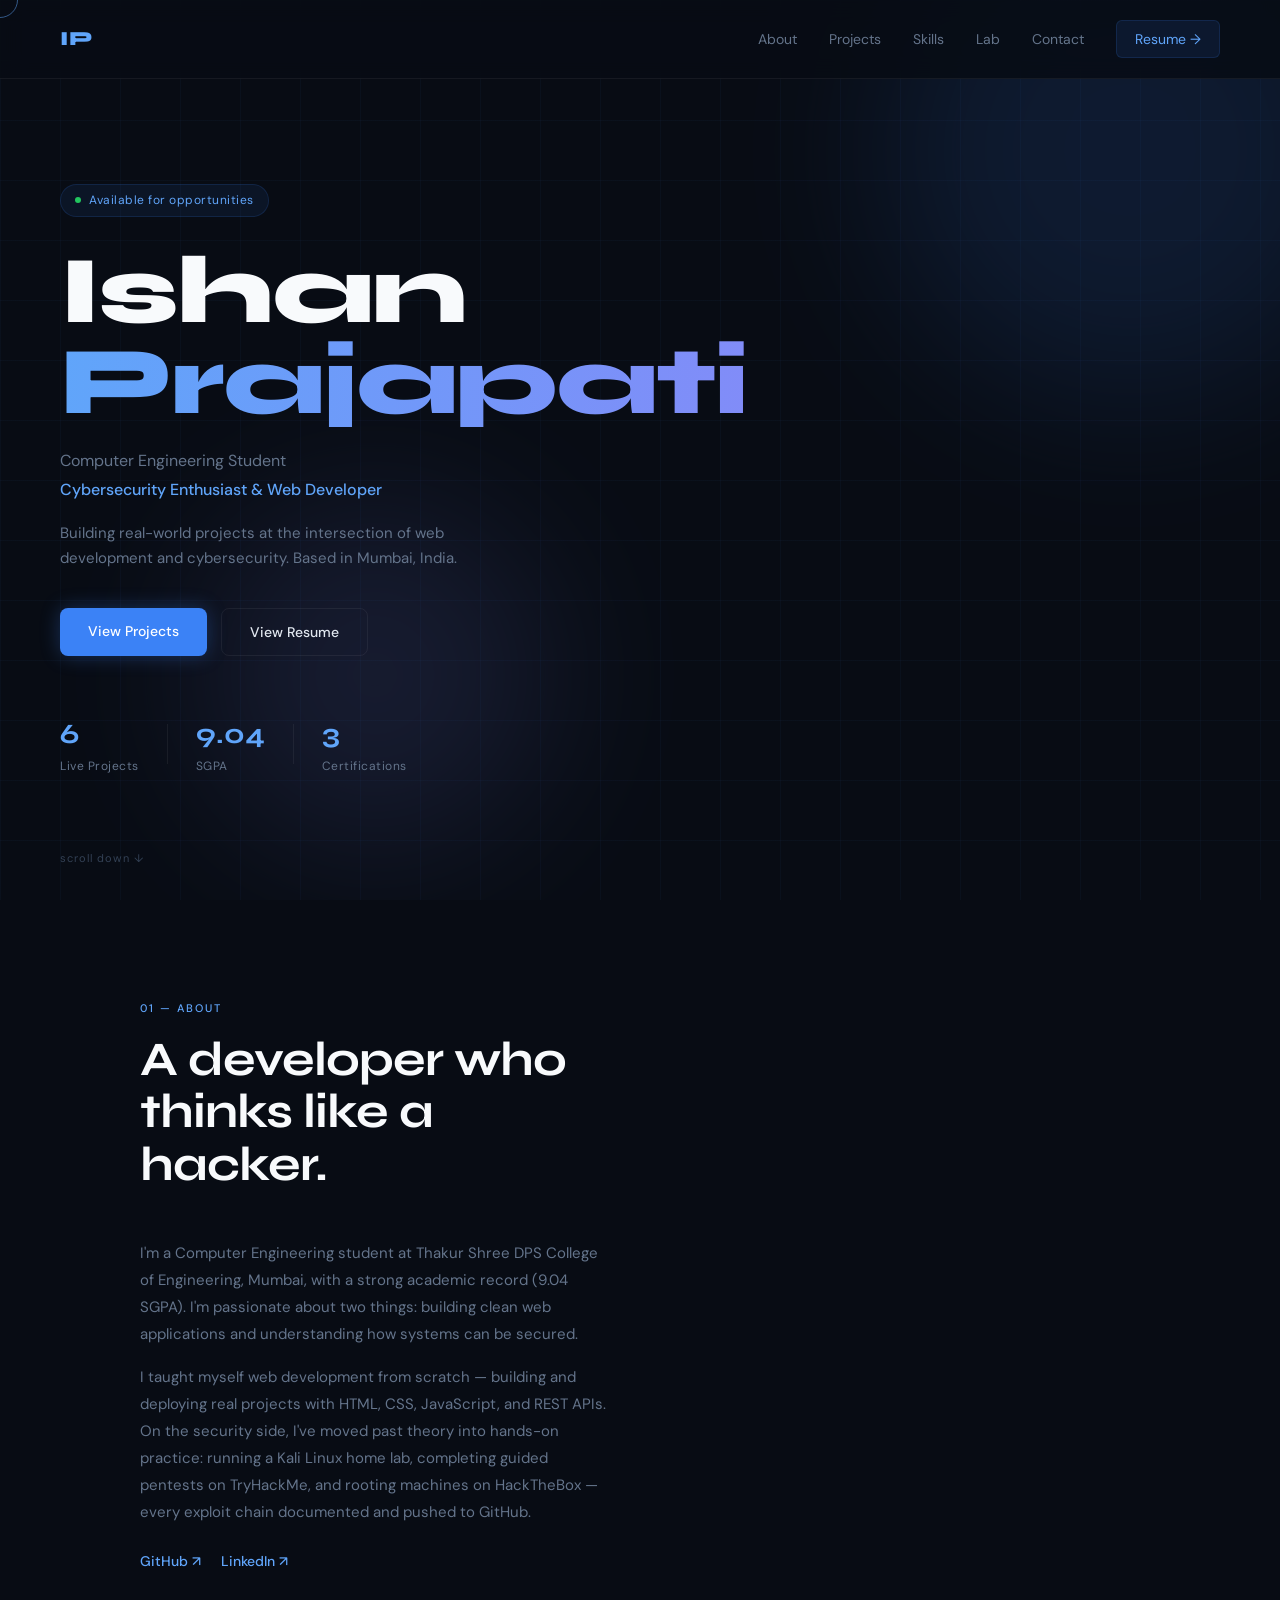
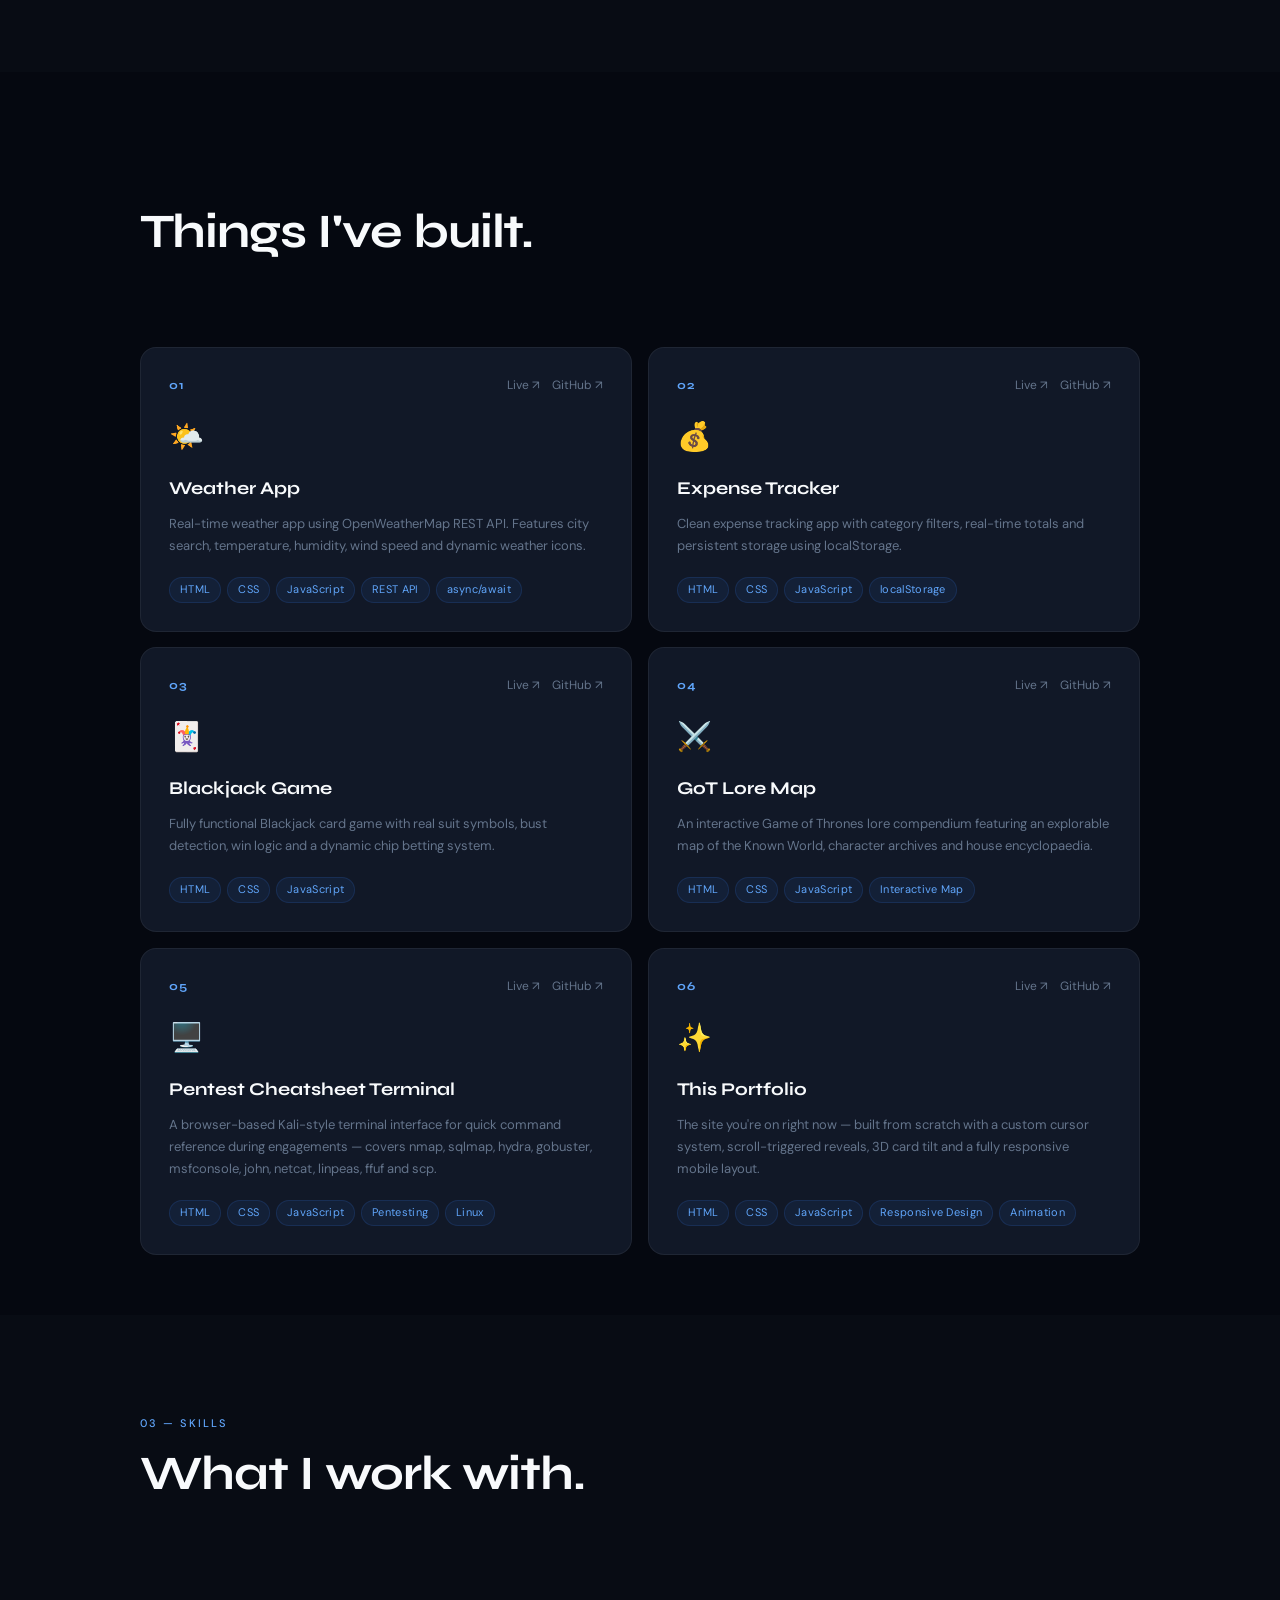
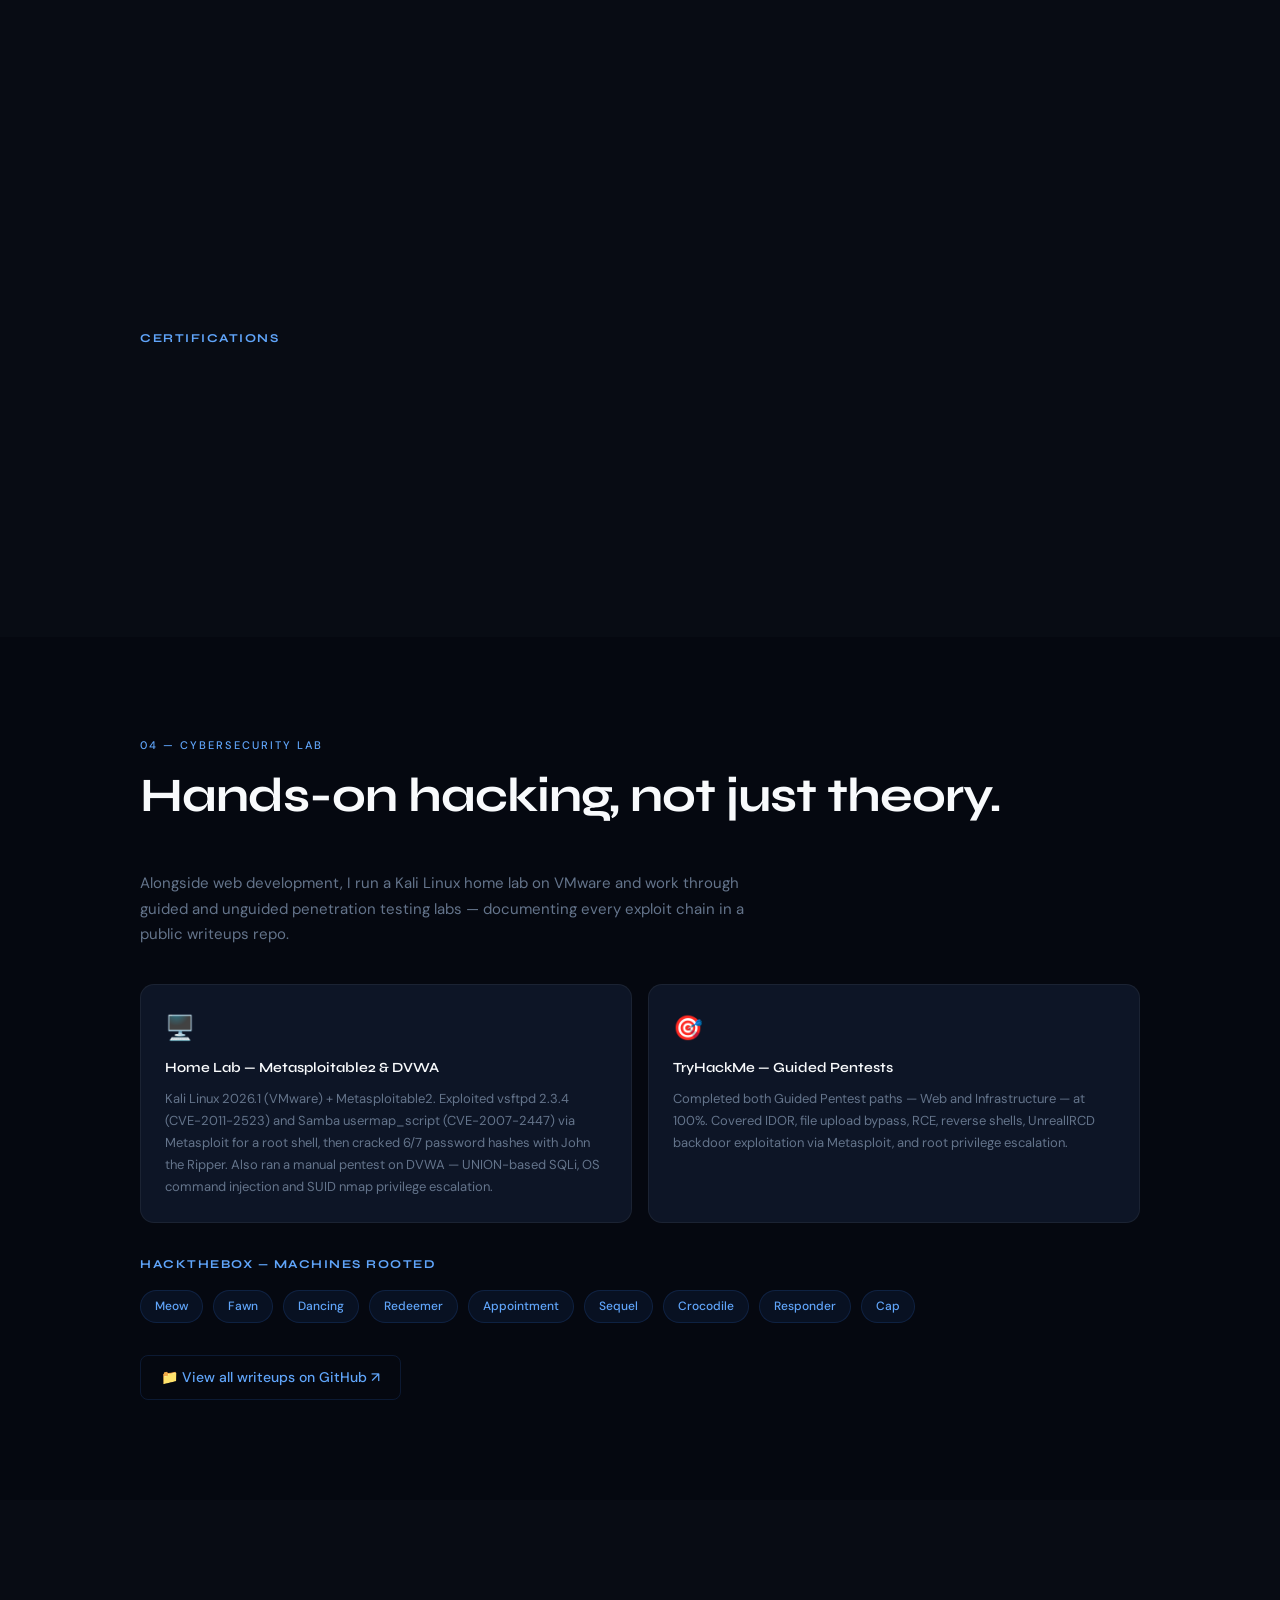
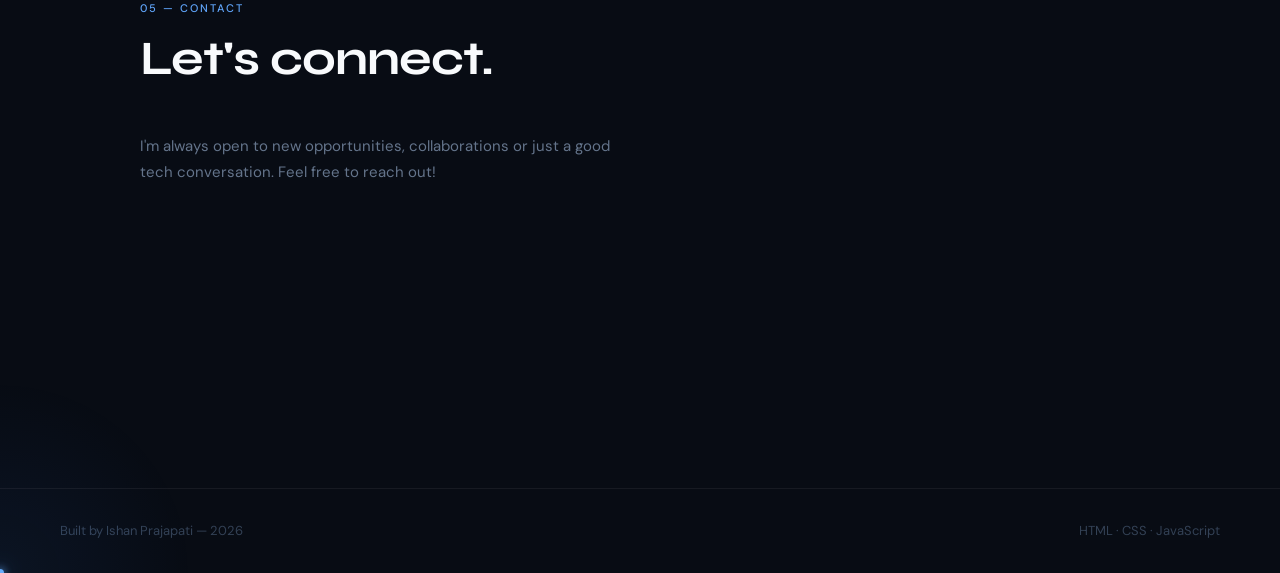
==== commit 03101406: "Add cybersecurity lab and resume updates" ====
--- a/index.html
+++ b/index.html
@@ -20,6 +20,7 @@
       <a href="#about">About</a>
       <a href="#projects">Projects</a>
       <a href="#skills">Skills</a>
+      <a href="#cyberlab">Lab</a>
       <a href="#contact">Contact</a>
       <a href="resume.html" class="nav-resume">Resume →</a>
     </div>
@@ -44,7 +45,7 @@
         <a href="resume.html" class="btn-secondary">View Resume</a>
       </div>
       <div class="hero-stats">
-        <div class="stat"><span>4</span><p>Live Projects</p></div>
+        <div class="stat"><span>6</span><p>Live Projects</p></div>
         <div class="stat-divider"></div>
         <div class="stat"><span>9.04</span><p>SGPA</p></div>
         <div class="stat-divider"></div>
@@ -62,7 +63,7 @@
         <div class="about-left">
           <h2 class="section-title">A developer who<br/>thinks like a hacker.</h2>
           <p>I'm a Computer Engineering student at Thakur Shree DPS College of Engineering, Mumbai, with a strong academic record (9.04 SGPA). I'm passionate about two things: building clean web applications and understanding how systems can be secured.</p>
-          <p>I taught myself web development from scratch — building and deploying real projects with HTML, CSS, JavaScript, and REST APIs. At the same time, I'm pursuing cybersecurity through Cisco NetAcad, working through networking fundamentals that form the backbone of ethical hacking.</p>
+          <p>I taught myself web development from scratch — building and deploying real projects with HTML, CSS, JavaScript, and REST APIs. On the security side, I've moved past theory into hands-on practice: running a Kali Linux home lab, completing guided pentests on TryHackMe, and rooting machines on HackTheBox — every exploit chain documented and pushed to GitHub.</p>
           <div class="about-links">
             <a href="https://github.com/Ishan-113" target="_blank">GitHub ↗</a>
             <a href="https://linkedin.com/in/ishan-prajapati-607b953b5" target="_blank">LinkedIn ↗</a>
@@ -170,6 +171,38 @@
           <p>An interactive Game of Thrones lore compendium featuring an explorable map of the Known World, character archives and house encyclopaedia.</p>
           <div class="project-tags">
             <span>HTML</span><span>CSS</span><span>JavaScript</span><span>Interactive Map</span>
+          </div>
+        </div>
+
+        <div class="project-card">
+          <div class="project-header">
+            <div class="project-num">05</div>
+            <div class="project-links">
+              <a href="https://pentest-cheatsheet-tau.vercel.app/" target="_blank">Live ↗</a>
+              <a href="https://github.com/Ishan-113/Pentest_cheatsheet" target="_blank">GitHub ↗</a>
+            </div>
+          </div>
+          <div class="project-icon">🖥️</div>
+          <h3>Pentest Cheatsheet Terminal</h3>
+          <p>A browser-based Kali-style terminal interface for quick command reference during engagements — covers nmap, sqlmap, hydra, gobuster, msfconsole, john, netcat, linpeas, ffuf and scp.</p>
+          <div class="project-tags">
+            <span>HTML</span><span>CSS</span><span>JavaScript</span><span>Pentesting</span><span>Linux</span>
+          </div>
+        </div>
+
+        <div class="project-card">
+          <div class="project-header">
+            <div class="project-num">06</div>
+            <div class="project-links">
+              <a href="https://portfolio-ishan-1224.vercel.app/" target="_blank">Live ↗</a>
+              <a href="https://github.com/Ishan-113/portfolio" target="_blank">GitHub ↗</a>
+            </div>
+          </div>
+          <div class="project-icon">✨</div>
+          <h3>This Portfolio</h3>
+          <p>The site you're on right now — built from scratch with a custom cursor system, scroll-triggered reveals, 3D card tilt and a fully responsive mobile layout.</p>
+          <div class="project-tags">
+            <span>HTML</span><span>CSS</span><span>JavaScript</span><span>Responsive Design</span><span>Animation</span>
           </div>
         </div>
 
@@ -256,10 +289,49 @@
     </div>
   </section>
 
+  <!-- Cybersecurity Lab -->
+  <section class="section section-dark" id="cyberlab">
+    <div class="container">
+      <div class="section-tag">04 — Cybersecurity Lab</div>
+      <h2 class="section-title">Hands-on hacking, not just theory.</h2>
+      <p class="cyberlab-desc">Alongside web development, I run a Kali Linux home lab on VMware and work through guided and unguided penetration testing labs — documenting every exploit chain in a public writeups repo.</p>
+
+      <div class="cyberlab-grid">
+        <div class="cyber-card">
+          <div class="cyber-card-icon">🖥️</div>
+          <h4>Home Lab — Metasploitable2 & DVWA</h4>
+          <p>Kali Linux 2026.1 (VMware) + Metasploitable2. Exploited vsftpd 2.3.4 (CVE-2011-2523) and Samba usermap_script (CVE-2007-2447) via Metasploit for a root shell, then cracked 6/7 password hashes with John the Ripper. Also ran a manual pentest on DVWA — UNION-based SQLi, OS command injection and SUID nmap privilege escalation.</p>
+        </div>
+        <div class="cyber-card">
+          <div class="cyber-card-icon">🎯</div>
+          <h4>TryHackMe — Guided Pentests</h4>
+          <p>Completed both Guided Pentest paths — Web and Infrastructure — at 100%. Covered IDOR, file upload bypass, RCE, reverse shells, UnrealIRCD backdoor exploitation via Metasploit, and root privilege escalation.</p>
+        </div>
+      </div>
+
+      <div class="htb-block">
+        <h4>HackTheBox — Machines Rooted</h4>
+        <div class="htb-grid">
+          <span class="htb-pill">Meow</span>
+          <span class="htb-pill">Fawn</span>
+          <span class="htb-pill">Dancing</span>
+          <span class="htb-pill">Redeemer</span>
+          <span class="htb-pill">Appointment</span>
+          <span class="htb-pill">Sequel</span>
+          <span class="htb-pill">Crocodile</span>
+          <span class="htb-pill">Responder</span>
+          <span class="htb-pill">Cap</span>
+        </div>
+      </div>
+
+      <a href="https://github.com/Ishan-113/pentest-writeups" target="_blank" class="cyber-writeups-link">📁 View all writeups on GitHub ↗</a>
+    </div>
+  </section>
+
   <!-- Contact -->
-  <section class="section section-dark" id="contact">
-    <div class="container">
-      <div class="section-tag">04 — Contact</div>
+  <section class="section" id="contact">
+    <div class="container">
+      <div class="section-tag">05 — Contact</div>
       <h2 class="section-title">Let's connect.</h2>
       <p class="contact-desc">I'm always open to new opportunities, collaborations or just a good tech conversation. Feel free to reach out!</p>
       <div class="contact-grid">
--- a/style.css
+++ b/style.css
@@ -863,6 +863,105 @@
 ::-webkit-scrollbar-thumb { background: #1d4ed8; border-radius: 2px; }
 ::-webkit-scrollbar-thumb:hover { background: #3b82f6; }
 
+/* ============ CYBERSECURITY LAB ============ */
+.cyberlab-desc {
+  font-size: 15px;
+  color: var(--text-muted);
+  max-width: 640px;
+  margin-bottom: 36px;
+  line-height: 1.7;
+}
+
+.cyberlab-grid {
+  display: grid;
+  grid-template-columns: 1fr 1fr;
+  gap: 16px;
+  margin-bottom: 32px;
+}
+
+.cyber-card {
+  background: var(--bg-card);
+  border: 1px solid var(--border-light);
+  border-radius: 14px;
+  padding: 24px;
+  transition: all 0.3s ease;
+  transform-style: preserve-3d;
+}
+
+.cyber-card:hover {
+  border-color: rgba(59,130,246,0.3);
+  box-shadow: 0 0 20px rgba(59,130,246,0.06);
+  transform: translateY(-2px);
+}
+
+.cyber-card-icon { font-size: 24px; margin-bottom: 10px; }
+
+.cyber-card h4 {
+  font-family: 'Syne', sans-serif;
+  font-size: 14px;
+  font-weight: 600;
+  color: #f8fafc;
+  margin-bottom: 8px;
+}
+
+.cyber-card p {
+  font-size: 13px;
+  color: var(--text-muted);
+  line-height: 1.7;
+}
+
+.htb-block { margin-bottom: 32px; }
+
+.htb-block h4 {
+  font-family: 'Syne', sans-serif;
+  font-size: 12px;
+  font-weight: 700;
+  color: var(--blue-light);
+  letter-spacing: 1.5px;
+  text-transform: uppercase;
+  margin-bottom: 16px;
+}
+
+.htb-grid {
+  display: flex;
+  flex-wrap: wrap;
+  gap: 10px;
+}
+
+.htb-pill {
+  font-size: 12px;
+  padding: 6px 14px;
+  border-radius: 20px;
+  background: rgba(59,130,246,0.08);
+  border: 1px solid var(--border);
+  color: var(--blue-light);
+  font-weight: 500;
+  transition: all 0.2s;
+}
+
+.htb-pill:hover {
+  background: rgba(59,130,246,0.15);
+  transform: translateY(-2px);
+}
+
+.cyber-writeups-link {
+  display: inline-flex;
+  align-items: center;
+  gap: 8px;
+  font-size: 14px;
+  color: var(--blue-light);
+  font-weight: 500;
+  border: 1px solid var(--border);
+  padding: 10px 20px;
+  border-radius: 8px;
+  transition: all 0.2s;
+}
+
+.cyber-writeups-link:hover {
+  background: rgba(59,130,246,0.08);
+  border-color: var(--blue);
+}
+
 
 /* ============ MOBILE HAMBURGER ============ */
 .nav-hamburger {
@@ -971,6 +1070,13 @@
   .projects-grid { grid-template-columns: 1fr; }
   .project-card { padding: 22px 18px; }
 
+  .cyberlab-desc { font-size: 14px; }
+  .cyberlab-grid { grid-template-columns: 1fr; }
+  .cyber-card { padding: 18px; }
+  .htb-grid { gap: 8px; }
+  .htb-pill { font-size: 11px; padding: 5px 12px; }
+  .cyber-writeups-link { width: 100%; justify-content: center; }
+
   .skills-grid { grid-template-columns: 1fr 1fr; gap: 12px; }
   .skill-group { padding: 16px; }
   .certs-grid { grid-template-columns: 1fr; }
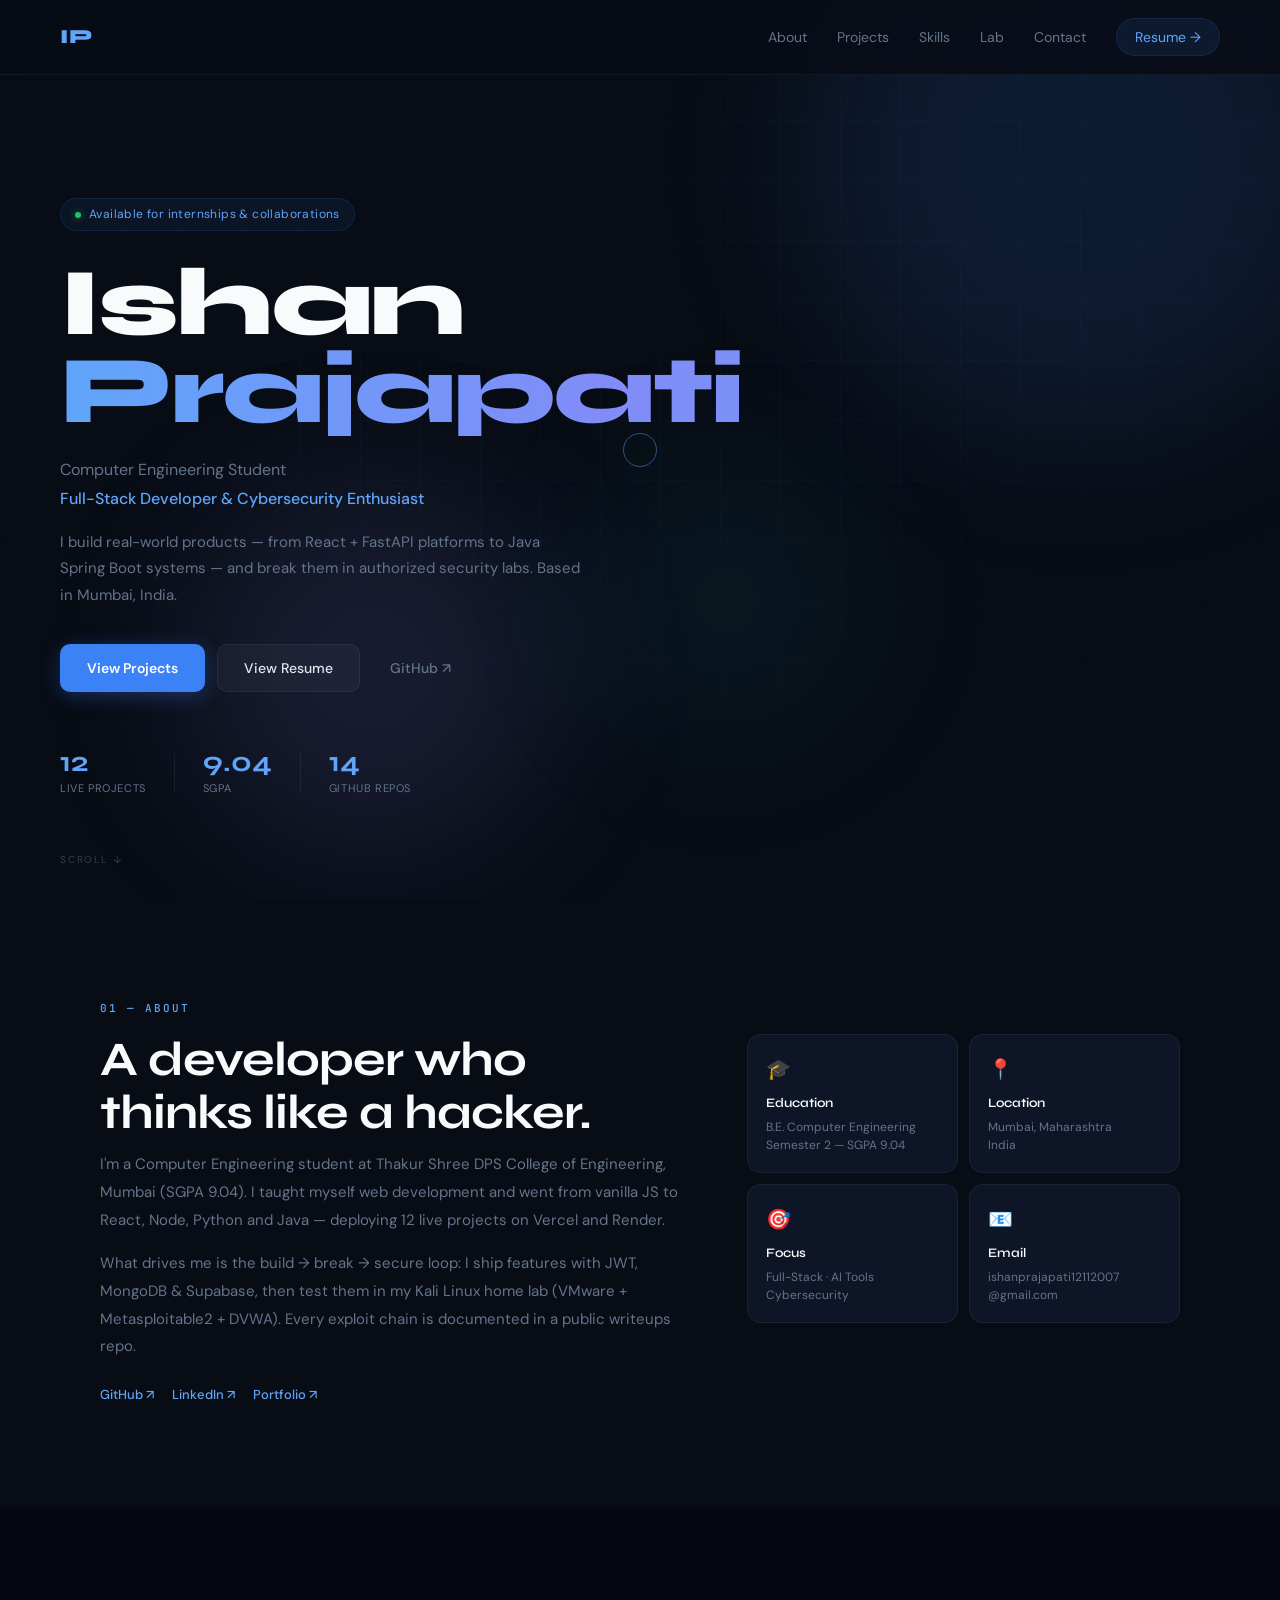
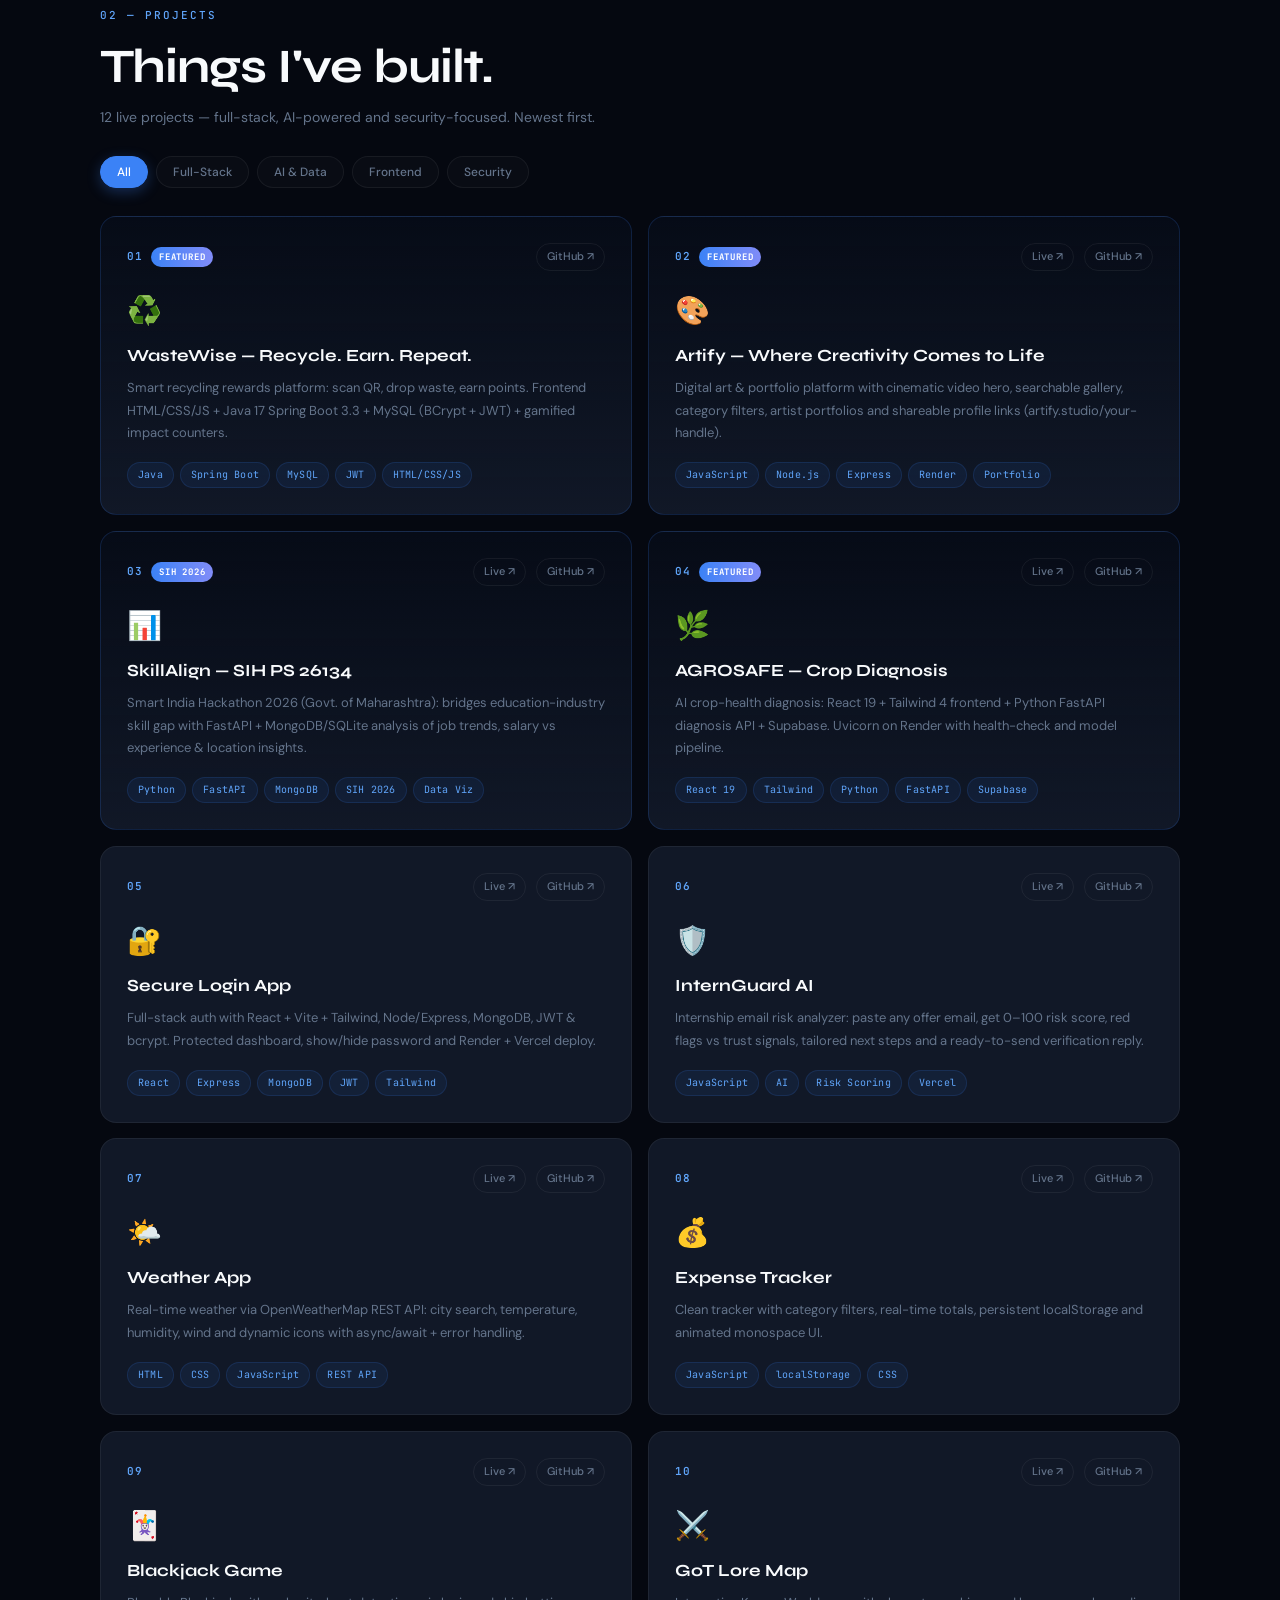
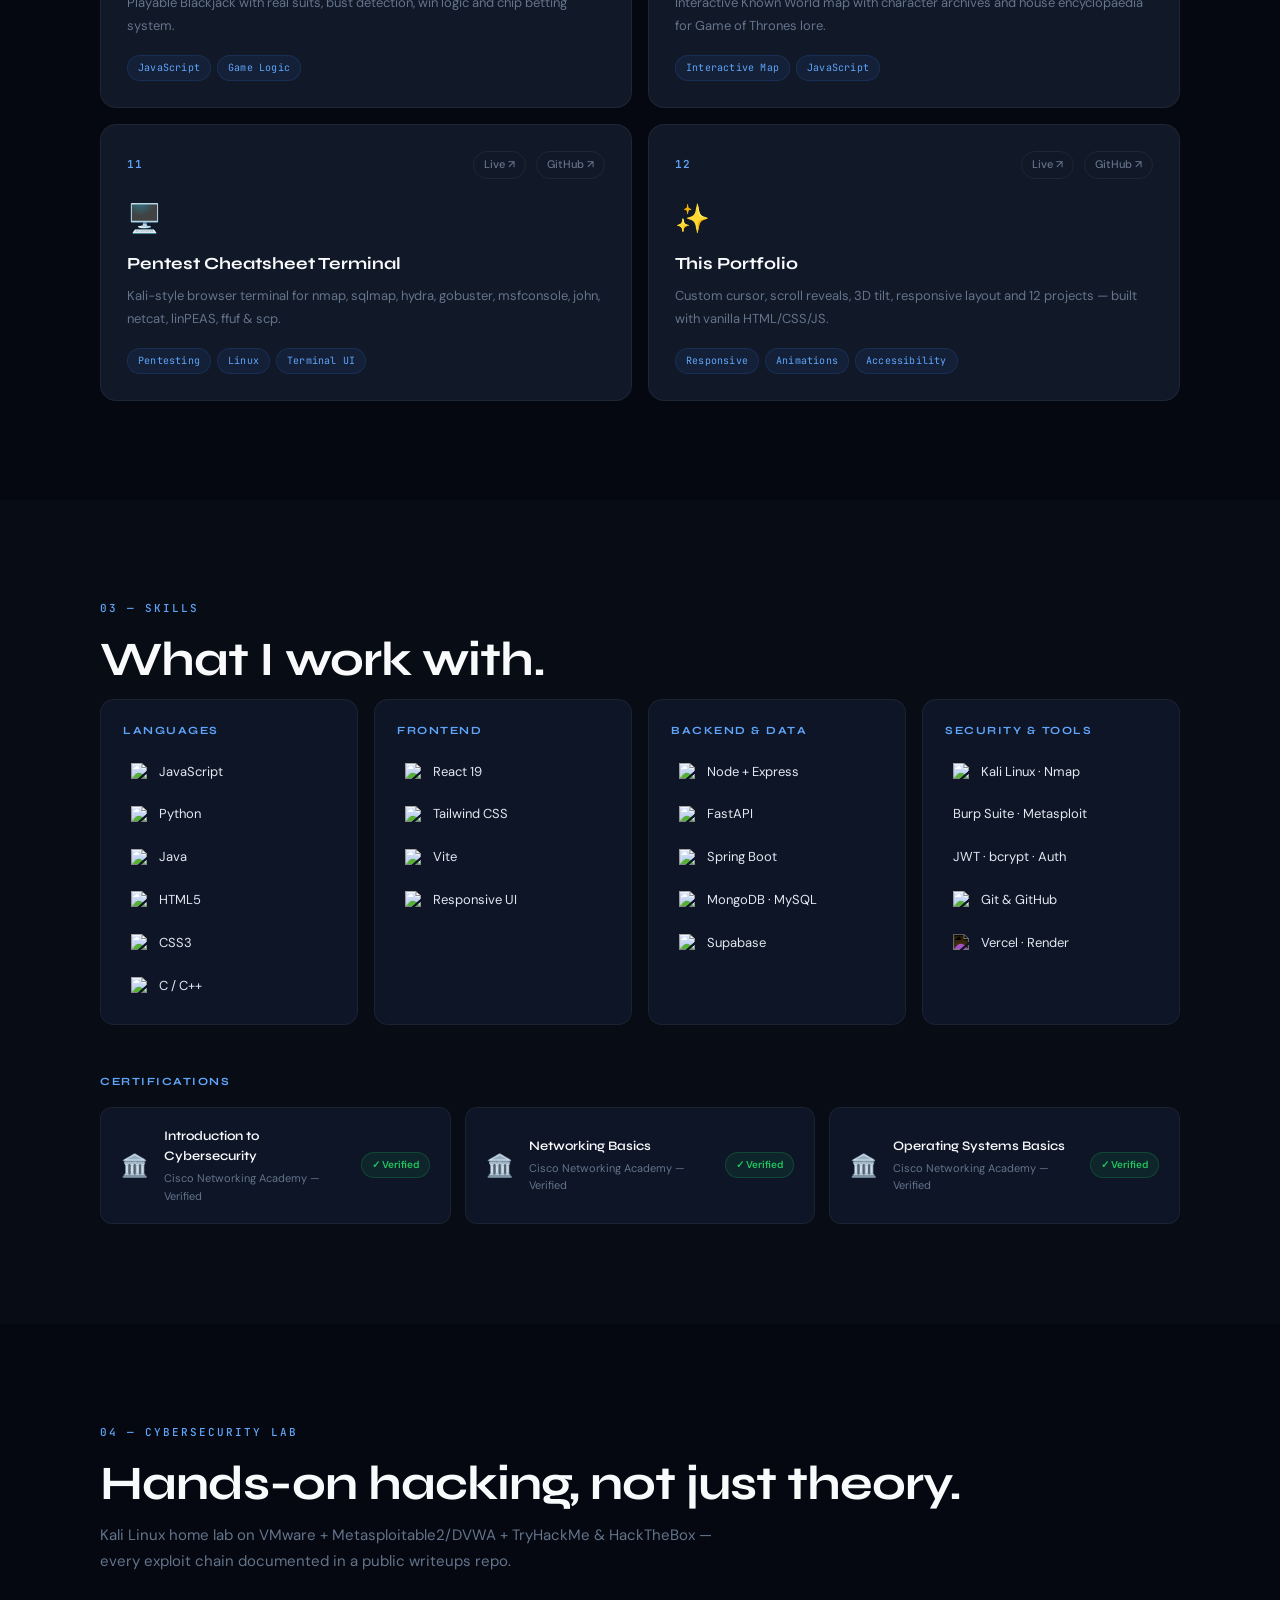
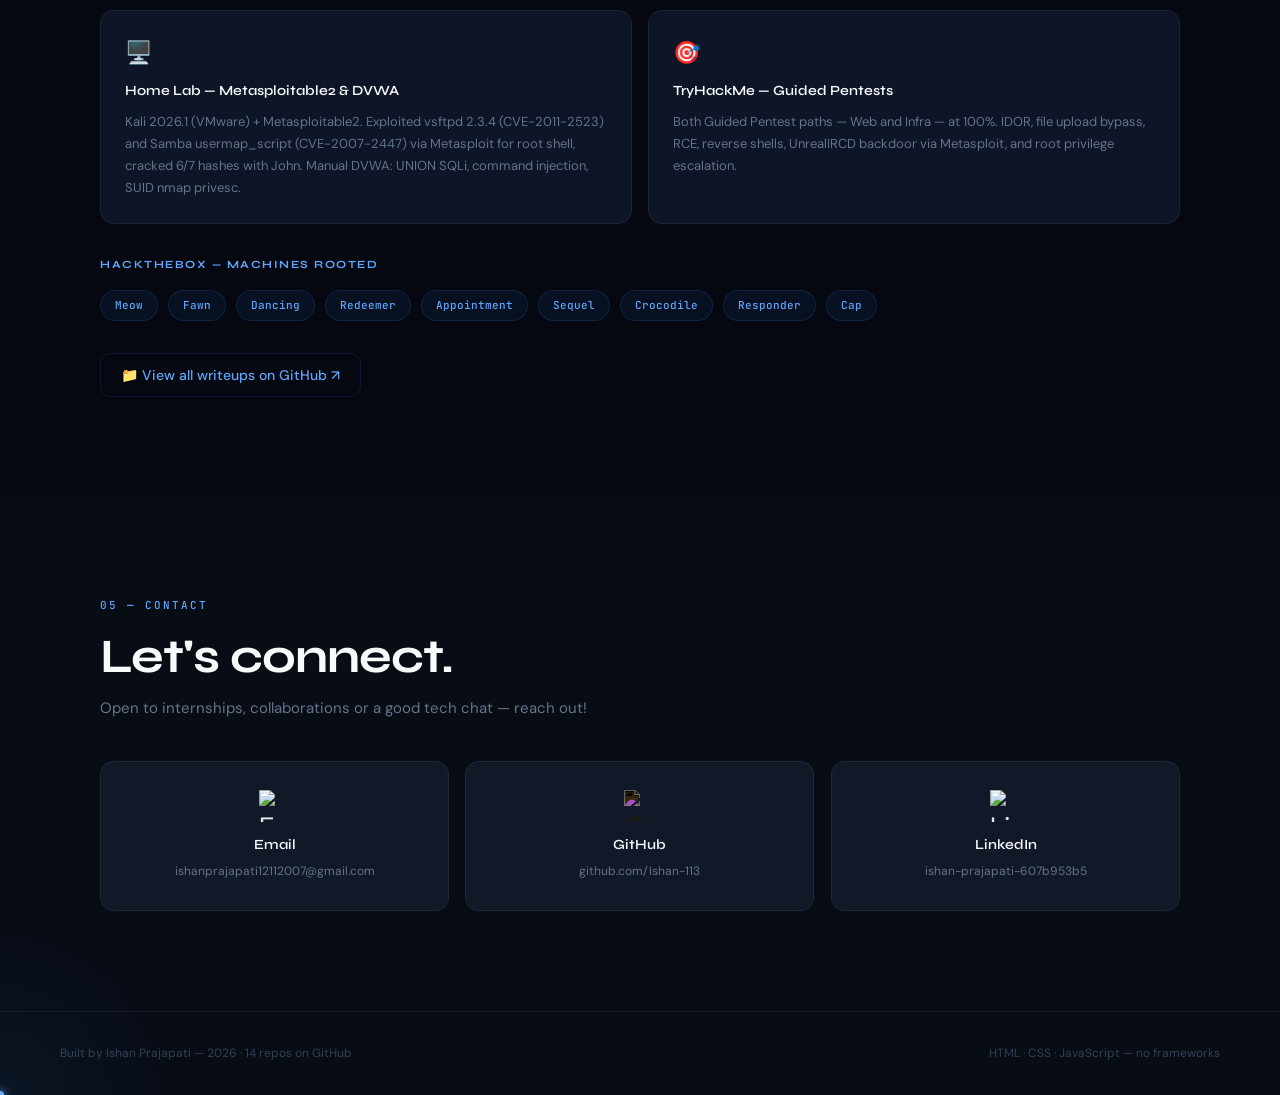
==== commit 1230b2fe: "feat: overhaul portfolio - 12 projects, filterable grid, polished animations - Expand from 6 to 12 p" ====
--- a/index.html
+++ b/index.html
@@ -1,22 +1,24 @@
 <!DOCTYPE html>
 <html lang="en">
 <head>
-  <meta name="description" content="Ishan Prajapati Portfolio - Web Developer & Cybersecurity Enthusiast">
-<meta name="keywords" content="Portfolio, Web Developer, Cybersecurity, JavaScript">
-<meta name="author" content="Ishan Prajapati">
   <meta charset="UTF-8"/>
   <meta name="viewport" content="width=device-width, initial-scale=1.0"/>
+  <meta name="description" content="Ishan Prajapati — Computer Engineering Student, Full-Stack Developer & Cybersecurity Enthusiast. 12 live projects across React, Python, Java and security labs."/>
+  <meta name="keywords" content="Ishan Prajapati, Portfolio, Web Developer, Full Stack, Cybersecurity, React, Python, JavaScript"/>
+  <meta name="author" content="Ishan Prajapati"/>
   <title>Ishan Prajapati — Portfolio</title>
   <link rel="preconnect" href="https://fonts.googleapis.com"/>
-  <link href="https://fonts.googleapis.com/css2?family=Syne:wght@400;500;600;700;800&family=DM+Sans:ital,wght@0,300;0,400;0,500;1,300&display=swap" rel="stylesheet"/>
+  <link rel="preconnect" href="https://fonts.gstatic.com" crossorigin/>
+  <link href="https://fonts.googleapis.com/css2?family=Syne:wght@400;500;600;700;800&family=DM+Sans:ital,wght@0,300;0,400;0,500;1,300&family=JetBrains+Mono:wght@400;500&display=swap" rel="stylesheet"/>
   <link rel="stylesheet" href="style.css"/>
 </head>
 <body>
+  <div class="scroll-progress" id="scrollProgress"></div>
 
   <!-- Nav -->
-  <nav>
-    <div class="nav-logo">IP</div>
-    <div class="nav-links">
+  <nav id="navbar">
+    <a href="#home" class="nav-logo" aria-label="Home">IP</a>
+    <div class="nav-links" id="navLinks">
       <a href="#about">About</a>
       <a href="#projects">Projects</a>
       <a href="#skills">Skills</a>
@@ -24,74 +26,80 @@
       <a href="#contact">Contact</a>
       <a href="resume.html" class="nav-resume">Resume →</a>
     </div>
+    <button class="nav-hamburger" id="hamburger" aria-label="Toggle menu" aria-expanded="false">
+      <span></span><span></span><span></span>
+    </button>
   </nav>
 
   <!-- Hero -->
   <section class="hero" id="home">
-    <div class="hero-bg">
+    <div class="hero-bg" aria-hidden="true">
       <div class="blob blob1"></div>
       <div class="blob blob2"></div>
+      <div class="blob blob3"></div>
       <div class="grid-overlay"></div>
     </div>
     <div class="hero-content">
-      <div class="hero-tag">Available for opportunities</div>
-      <h1 class="hero-name">Ishan<br/><span>Prajapati</span></h1>
-      <p class="hero-title">Computer Engineering Student<br/>
-        <span class="typed">Cybersecurity Enthusiast & Web Developer</span>
+      <div class="hero-tag reveal">Available for internships & collaborations</div>
+      <h1 class="hero-name reveal">Ishan<br/><span>Prajapati</span></h1>
+      <p class="hero-title reveal">Computer Engineering Student<br/>
+        <span class="typed">Full-Stack Developer & Cybersecurity Enthusiast</span>
       </p>
-      <p class="hero-desc">Building real-world projects at the intersection of web development and cybersecurity. Based in Mumbai, India.</p>
-      <div class="hero-btns">
+      <p class="hero-desc reveal">I build real-world products — from React + FastAPI platforms to Java Spring Boot systems — and break them in authorized security labs. Based in Mumbai, India.</p>
+      <div class="hero-btns reveal">
         <a href="#projects" class="btn-primary">View Projects</a>
         <a href="resume.html" class="btn-secondary">View Resume</a>
-      </div>
-      <div class="hero-stats">
-        <div class="stat"><span>6</span><p>Live Projects</p></div>
+        <a href="https://github.com/Ishan-113" target="_blank" rel="noopener" class="btn-ghost">GitHub ↗</a>
+      </div>
+      <div class="hero-stats reveal" id="heroStats">
+        <div class="stat"><span data-count="12">0</span><p>Live Projects</p></div>
         <div class="stat-divider"></div>
-        <div class="stat"><span>9.04</span><p>SGPA</p></div>
+        <div class="stat"><span data-count="9.04" data-decimal="true">0.00</span><p>SGPA</p></div>
         <div class="stat-divider"></div>
-        <div class="stat"><span>3</span><p>Certifications</p></div>
-      </div>
-    </div>
-    <div class="hero-scroll">scroll down ↓</div>
+        <div class="stat"><span data-count="14">0</span><p>GitHub Repos</p></div>
+      </div>
+    </div>
+    <div class="hero-scroll">scroll ↓</div>
   </section>
 
   <!-- About -->
   <section class="section" id="about">
     <div class="container">
-      <div class="section-tag">01 — About</div>
+      <div class="section-tag reveal">01 — About</div>
       <div class="about-grid">
         <div class="about-left">
-          <h2 class="section-title">A developer who<br/>thinks like a hacker.</h2>
-          <p>I'm a Computer Engineering student at Thakur Shree DPS College of Engineering, Mumbai, with a strong academic record (9.04 SGPA). I'm passionate about two things: building clean web applications and understanding how systems can be secured.</p>
-          <p>I taught myself web development from scratch — building and deploying real projects with HTML, CSS, JavaScript, and REST APIs. On the security side, I've moved past theory into hands-on practice: running a Kali Linux home lab, completing guided pentests on TryHackMe, and rooting machines on HackTheBox — every exploit chain documented and pushed to GitHub.</p>
-          <div class="about-links">
-            <a href="https://github.com/Ishan-113" target="_blank">GitHub ↗</a>
-            <a href="https://linkedin.com/in/ishan-prajapati-607b953b5" target="_blank">LinkedIn ↗</a>
+          <h2 class="section-title reveal">A developer who<br/>thinks like a hacker.</h2>
+          <p class="reveal">I'm a Computer Engineering student at Thakur Shree DPS College of Engineering, Mumbai (SGPA 9.04). I taught myself web development and went from vanilla JS to React, Node, Python and Java — deploying 12 live projects on Vercel and Render.</p>
+          <p class="reveal">What drives me is the build → break → secure loop: I ship features with JWT, MongoDB & Supabase, then test them in my Kali Linux home lab (VMware + Metasploitable2 + DVWA). Every exploit chain is documented in a public writeups repo.</p>
+          <div class="about-links reveal">
+            <a href="https://github.com/Ishan-113" target="_blank" rel="noopener">GitHub ↗</a>
+            <a href="https://linkedin.com/in/ishan-prajapati-607b953b5" target="_blank" rel="noopener">LinkedIn ↗</a>
+            <a href="https://portfolio-ishan-1224.vercel.app" target="_blank" rel="noopener">Portfolio ↗</a>
           </div>
         </div>
         <div class="about-right">
-          <div class="about-card">
+          <div class="about-card reveal">
             <div class="about-card-icon">🎓</div>
             <div class="about-card-text">
               <h4>Education</h4>
               <p>B.E. Computer Engineering<br/>Semester 2 — SGPA 9.04</p>
             </div>
           </div>
-          <div class="about-card">
+          <div class="about-card reveal">
             <div class="about-card-icon">📍</div>
             <div class="about-card-text">
               <h4>Location</h4>
               <p>Mumbai, Maharashtra<br/>India</p>
             </div>
           </div>
-          <div class="about-card">
+          <div class="about-card reveal">
             <div class="about-card-icon">🎯</div>
             <div class="about-card-text">
               <h4>Focus</h4>
-              <p>Cybersecurity & Full Stack<br/>Web Development</p>
-            </div>
-          </div>
-          <div class="about-card">
+              <p>Full-Stack · AI Tools<br/>Cybersecurity</p>
+            </div>
+          </div>
+          <div class="about-card reveal">
             <div class="about-card-icon">📧</div>
             <div class="about-card-text">
               <h4>Email</h4>
@@ -106,103 +114,220 @@
   <!-- Projects -->
   <section class="section section-dark" id="projects">
     <div class="container">
-      <div class="section-tag">02 — Projects</div>
-      <h2 class="section-title">Things I've built.</h2>
-      <div class="projects-grid">
-
-        <div class="project-card">
-          <div class="project-header">
-            <div class="project-num">01</div>
-            <div class="project-links">
-              <a href="https://weather-app-chi-two-25.vercel.app/" target="_blank">Live ↗</a>
-              <a href="https://github.com/Ishan-113/weather-app" target="_blank">GitHub ↗</a>
+      <div class="section-tag reveal">02 — Projects</div>
+      <h2 class="section-title reveal">Things I've built.</h2>
+      <p class="section-sub reveal">12 live projects — full-stack, AI-powered and security-focused. Newest first.</p>
+
+      <div class="project-filters reveal" id="projectFilters">
+        <button class="filter-btn active" data-filter="all">All</button>
+        <button class="filter-btn" data-filter="fullstack">Full-Stack</button>
+        <button class="filter-btn" data-filter="ai">AI & Data</button>
+        <button class="filter-btn" data-filter="frontend">Frontend</button>
+        <button class="filter-btn" data-filter="security">Security</button>
+      </div>
+
+      <div class="projects-grid" id="projectsGrid">
+
+        <!-- 01 Wastewise — Full Stack Java -->
+        <div class="project-card reveal featured" data-category="fullstack">
+          <div class="project-header">
+            <div class="project-num">01 <span class="featured-badge">Featured</span></div>
+            <div class="project-links">
+              <a href="https://github.com/Ishan-113/Wastewise" target="_blank" rel="noopener">GitHub ↗</a>
+            </div>
+          </div>
+          <div class="project-icon">♻️</div>
+          <h3>WasteWise — Recycle. Earn. Repeat.</h3>
+          <p>Smart recycling rewards platform: scan QR, drop waste, earn points. Frontend HTML/CSS/JS + Java 17 Spring Boot 3.3 + MySQL (BCrypt + JWT) + gamified impact counters.</p>
+          <div class="project-tags">
+            <span>Java</span><span>Spring Boot</span><span>MySQL</span><span>JWT</span><span>HTML/CSS/JS</span>
+          </div>
+        </div>
+
+        <!-- 02 Artify -->
+        <div class="project-card reveal featured" data-category="fullstack frontend">
+          <div class="project-header">
+            <div class="project-num">02 <span class="featured-badge">Featured</span></div>
+            <div class="project-links">
+              <a href="https://artify-5g0q.onrender.com" target="_blank" rel="noopener">Live ↗</a>
+              <a href="https://github.com/Ishan-113/Artify" target="_blank" rel="noopener">GitHub ↗</a>
+            </div>
+          </div>
+          <div class="project-icon">🎨</div>
+          <h3>Artify — Where Creativity Comes to Life</h3>
+          <p>Digital art & portfolio platform with cinematic video hero, searchable gallery, category filters, artist portfolios and shareable profile links (artify.studio/your-handle).</p>
+          <div class="project-tags">
+            <span>JavaScript</span><span>Node.js</span><span>Express</span><span>Render</span><span>Portfolio</span>
+          </div>
+        </div>
+
+        <!-- 03 SkillAlign — SIH 2026 -->
+        <div class="project-card reveal featured" data-category="ai fullstack">
+          <div class="project-header">
+            <div class="project-num">03 <span class="featured-badge">SIH 2026</span></div>
+            <div class="project-links">
+              <a href="https://skill-align-nu.vercel.app" target="_blank" rel="noopener">Live ↗</a>
+              <a href="https://github.com/Ishan-113/SkillAlign" target="_blank" rel="noopener">GitHub ↗</a>
+            </div>
+          </div>
+          <div class="project-icon">📊</div>
+          <h3>SkillAlign — SIH PS 26134</h3>
+          <p>Smart India Hackathon 2026 (Govt. of Maharashtra): bridges education-industry skill gap with FastAPI + MongoDB/SQLite analysis of job trends, salary vs experience & location insights.</p>
+          <div class="project-tags">
+            <span>Python</span><span>FastAPI</span><span>MongoDB</span><span>SIH 2026</span><span>Data Viz</span>
+          </div>
+        </div>
+
+        <!-- 04 AGROSAFE -->
+        <div class="project-card reveal featured" data-category="ai fullstack">
+          <div class="project-header">
+            <div class="project-num">04 <span class="featured-badge">Featured</span></div>
+            <div class="project-links">
+              <a href="https://agrosafe-tawny.vercel.app" target="_blank" rel="noopener">Live ↗</a>
+              <a href="https://github.com/Ishan-113/AGROSAFE" target="_blank" rel="noopener">GitHub ↗</a>
+            </div>
+          </div>
+          <div class="project-icon">🌿</div>
+          <h3>AGROSAFE — Crop Diagnosis</h3>
+          <p>AI crop-health diagnosis: React 19 + Tailwind 4 frontend + Python FastAPI diagnosis API + Supabase. Uvicorn on Render with health-check and model pipeline.</p>
+          <div class="project-tags">
+            <span>React 19</span><span>Tailwind</span><span>Python</span><span>FastAPI</span><span>Supabase</span>
+          </div>
+        </div>
+
+        <!-- 05 Secure Login App -->
+        <div class="project-card reveal" data-category="fullstack security">
+          <div class="project-header">
+            <div class="project-num">05</div>
+            <div class="project-links">
+              <a href="https://secure-login-app-teal.vercel.app" target="_blank" rel="noopener">Live ↗</a>
+              <a href="https://github.com/Ishan-113/secure-login-app" target="_blank" rel="noopener">GitHub ↗</a>
+            </div>
+          </div>
+          <div class="project-icon">🔐</div>
+          <h3>Secure Login App</h3>
+          <p>Full-stack auth with React + Vite + Tailwind, Node/Express, MongoDB, JWT & bcrypt. Protected dashboard, show/hide password and Render + Vercel deploy.</p>
+          <div class="project-tags">
+            <span>React</span><span>Express</span><span>MongoDB</span><span>JWT</span><span>Tailwind</span>
+          </div>
+        </div>
+
+        <!-- 06 InternGuard AI -->
+        <div class="project-card reveal" data-category="ai security">
+          <div class="project-header">
+            <div class="project-num">06</div>
+            <div class="project-links">
+              <a href="https://internguard-ai.vercel.app" target="_blank" rel="noopener">Live ↗</a>
+              <a href="https://github.com/Ishan-113/internguard-ai" target="_blank" rel="noopener">GitHub ↗</a>
+            </div>
+          </div>
+          <div class="project-icon">🛡️</div>
+          <h3>InternGuard AI</h3>
+          <p>Internship email risk analyzer: paste any offer email, get 0–100 risk score, red flags vs trust signals, tailored next steps and a ready-to-send verification reply.</p>
+          <div class="project-tags">
+            <span>JavaScript</span><span>AI</span><span>Risk Scoring</span><span>Vercel</span>
+          </div>
+        </div>
+
+        <!-- 07 Weather App -->
+        <div class="project-card reveal" data-category="frontend">
+          <div class="project-header">
+            <div class="project-num">07</div>
+            <div class="project-links">
+              <a href="https://weather-app-chi-two-25.vercel.app/" target="_blank" rel="noopener">Live ↗</a>
+              <a href="https://github.com/Ishan-113/weather-app" target="_blank" rel="noopener">GitHub ↗</a>
             </div>
           </div>
           <div class="project-icon">🌤️</div>
           <h3>Weather App</h3>
-          <p>Real-time weather app using OpenWeatherMap REST API. Features city search, temperature, humidity, wind speed and dynamic weather icons.</p>
-          <div class="project-tags">
-            <span>HTML</span><span>CSS</span><span>JavaScript</span><span>REST API</span><span>async/await</span>
-          </div>
-        </div>
-
-        <div class="project-card">
-          <div class="project-header">
-            <div class="project-num">02</div>
-            <div class="project-links">
-              <a href="https://expense-tracker-peach-three-29.vercel.app/" target="_blank">Live ↗</a>
-              <a href="https://github.com/Ishan-113/expense-tracker" target="_blank">GitHub ↗</a>
+          <p>Real-time weather via OpenWeatherMap REST API: city search, temperature, humidity, wind and dynamic icons with async/await + error handling.</p>
+          <div class="project-tags">
+            <span>HTML</span><span>CSS</span><span>JavaScript</span><span>REST API</span>
+          </div>
+        </div>
+
+        <!-- 08 Expense Tracker -->
+        <div class="project-card reveal" data-category="frontend">
+          <div class="project-header">
+            <div class="project-num">08</div>
+            <div class="project-links">
+              <a href="https://expense-tracker-ishan-1224.vercel.app" target="_blank" rel="noopener">Live ↗</a>
+              <a href="https://github.com/Ishan-113/expense-tracker" target="_blank" rel="noopener">GitHub ↗</a>
             </div>
           </div>
           <div class="project-icon">💰</div>
           <h3>Expense Tracker</h3>
-          <p>Clean expense tracking app with category filters, real-time totals and persistent storage using localStorage.</p>
-          <div class="project-tags">
-            <span>HTML</span><span>CSS</span><span>JavaScript</span><span>localStorage</span>
-          </div>
-        </div>
-
-        <div class="project-card">
-          <div class="project-header">
-            <div class="project-num">03</div>
-            <div class="project-links">
-              <a href="https://blackjack-alpha-wine.vercel.app/" target="_blank">Live ↗</a>
-              <a href="https://github.com/Ishan-113/blackjack" target="_blank">GitHub ↗</a>
+          <p>Clean tracker with category filters, real-time totals, persistent localStorage and animated monospace UI.</p>
+          <div class="project-tags">
+            <span>JavaScript</span><span>localStorage</span><span>CSS</span>
+          </div>
+        </div>
+
+        <!-- 09 Blackjack -->
+        <div class="project-card reveal" data-category="frontend">
+          <div class="project-header">
+            <div class="project-num">09</div>
+            <div class="project-links">
+              <a href="https://blackjack-alpha-wine.vercel.app/" target="_blank" rel="noopener">Live ↗</a>
+              <a href="https://github.com/Ishan-113/blackjack" target="_blank" rel="noopener">GitHub ↗</a>
             </div>
           </div>
           <div class="project-icon">🃏</div>
           <h3>Blackjack Game</h3>
-          <p>Fully functional Blackjack card game with real suit symbols, bust detection, win logic and a dynamic chip betting system.</p>
-          <div class="project-tags">
-            <span>HTML</span><span>CSS</span><span>JavaScript</span>
-          </div>
-        </div>
-
-        <div class="project-card">
-          <div class="project-header">
-            <div class="project-num">04</div>
-            <div class="project-links">
-              <a href="https://go-t-lore-map.vercel.app/" target="_blank">Live ↗</a>
-              <a href="https://github.com/Ishan-113/GoT-Lore-Map" target="_blank">GitHub ↗</a>
+          <p>Playable Blackjack with real suits, bust detection, win logic and chip betting system.</p>
+          <div class="project-tags">
+            <span>JavaScript</span><span>Game Logic</span>
+          </div>
+        </div>
+
+        <!-- 10 GoT Lore Map -->
+        <div class="project-card reveal" data-category="frontend">
+          <div class="project-header">
+            <div class="project-num">10</div>
+            <div class="project-links">
+              <a href="https://go-t-lore-map.vercel.app/" target="_blank" rel="noopener">Live ↗</a>
+              <a href="https://github.com/Ishan-113/GoT-Lore-Map" target="_blank" rel="noopener">GitHub ↗</a>
             </div>
           </div>
           <div class="project-icon">⚔️</div>
           <h3>GoT Lore Map</h3>
-          <p>An interactive Game of Thrones lore compendium featuring an explorable map of the Known World, character archives and house encyclopaedia.</p>
-          <div class="project-tags">
-            <span>HTML</span><span>CSS</span><span>JavaScript</span><span>Interactive Map</span>
-          </div>
-        </div>
-
-        <div class="project-card">
-          <div class="project-header">
-            <div class="project-num">05</div>
-            <div class="project-links">
-              <a href="https://pentest-cheatsheet-tau.vercel.app/" target="_blank">Live ↗</a>
-              <a href="https://github.com/Ishan-113/Pentest_cheatsheet" target="_blank">GitHub ↗</a>
+          <p>Interactive Known World map with character archives and house encyclopaedia for Game of Thrones lore.</p>
+          <div class="project-tags">
+            <span>Interactive Map</span><span>JavaScript</span>
+          </div>
+        </div>
+
+        <!-- 11 Pentest Cheatsheet -->
+        <div class="project-card reveal" data-category="security frontend">
+          <div class="project-header">
+            <div class="project-num">11</div>
+            <div class="project-links">
+              <a href="https://pentest-cheatsheet-tau.vercel.app/" target="_blank" rel="noopener">Live ↗</a>
+              <a href="https://github.com/Ishan-113/Pentest_cheatsheet" target="_blank" rel="noopener">GitHub ↗</a>
             </div>
           </div>
           <div class="project-icon">🖥️</div>
           <h3>Pentest Cheatsheet Terminal</h3>
-          <p>A browser-based Kali-style terminal interface for quick command reference during engagements — covers nmap, sqlmap, hydra, gobuster, msfconsole, john, netcat, linpeas, ffuf and scp.</p>
-          <div class="project-tags">
-            <span>HTML</span><span>CSS</span><span>JavaScript</span><span>Pentesting</span><span>Linux</span>
-          </div>
-        </div>
-
-        <div class="project-card">
-          <div class="project-header">
-            <div class="project-num">06</div>
-            <div class="project-links">
-              <a href="https://portfolio-ishan-1224.vercel.app/" target="_blank">Live ↗</a>
-              <a href="https://github.com/Ishan-113/portfolio" target="_blank">GitHub ↗</a>
+          <p>Kali-style browser terminal for nmap, sqlmap, hydra, gobuster, msfconsole, john, netcat, linPEAS, ffuf & scp.</p>
+          <div class="project-tags">
+            <span>Pentesting</span><span>Linux</span><span>Terminal UI</span>
+          </div>
+        </div>
+
+        <!-- 12 Portfolio -->
+        <div class="project-card reveal" data-category="frontend">
+          <div class="project-header">
+            <div class="project-num">12</div>
+            <div class="project-links">
+              <a href="https://portfolio-ishan-1224.vercel.app/" target="_blank" rel="noopener">Live ↗</a>
+              <a href="https://github.com/Ishan-113/portfolio" target="_blank" rel="noopener">GitHub ↗</a>
             </div>
           </div>
           <div class="project-icon">✨</div>
           <h3>This Portfolio</h3>
-          <p>The site you're on right now — built from scratch with a custom cursor system, scroll-triggered reveals, 3D card tilt and a fully responsive mobile layout.</p>
-          <div class="project-tags">
-            <span>HTML</span><span>CSS</span><span>JavaScript</span><span>Responsive Design</span><span>Animation</span>
+          <p>Custom cursor, scroll reveals, 3D tilt, responsive layout and 12 projects — built with vanilla HTML/CSS/JS.</p>
+          <div class="project-tags">
+            <span>Responsive</span><span>Animations</span><span>Accessibility</span>
           </div>
         </div>
 
@@ -213,74 +338,76 @@
   <!-- Skills -->
   <section class="section" id="skills">
     <div class="container">
-      <div class="section-tag">03 — Skills</div>
-      <h2 class="section-title">What I work with.</h2>
+      <div class="section-tag reveal">03 — Skills</div>
+      <h2 class="section-title reveal">What I work with.</h2>
       <div class="skills-grid">
-        <div class="skill-group">
+        <div class="skill-group reveal">
           <h4>Languages</h4>
           <div class="skill-items">
+            <div class="skill-item"><img class="skill-logo" src="https://cdn.jsdelivr.net/gh/devicons/devicon/icons/javascript/javascript-original.svg" alt="JavaScript"/>JavaScript</div>
+            <div class="skill-item"><img class="skill-logo" src="https://cdn.jsdelivr.net/gh/devicons/devicon/icons/python/python-original.svg" alt="Python"/>Python</div>
+            <div class="skill-item"><img class="skill-logo" src="https://cdn.jsdelivr.net/gh/devicons/devicon/icons/java/java-original.svg" alt="Java"/>Java</div>
             <div class="skill-item"><img class="skill-logo" src="https://cdn.jsdelivr.net/gh/devicons/devicon/icons/html5/html5-original.svg" alt="HTML5"/>HTML5</div>
             <div class="skill-item"><img class="skill-logo" src="https://cdn.jsdelivr.net/gh/devicons/devicon/icons/css3/css3-original.svg" alt="CSS3"/>CSS3</div>
-            <div class="skill-item"><img class="skill-logo" src="https://cdn.jsdelivr.net/gh/devicons/devicon/icons/javascript/javascript-original.svg" alt="JavaScript"/>JavaScript</div>
-            <div class="skill-item"><img class="skill-logo" src="https://cdn.jsdelivr.net/gh/devicons/devicon/icons/c/c-original.svg" alt="C"/>C</div>
-            <div class="skill-item"><img class="skill-logo" src="https://cdn.jsdelivr.net/gh/devicons/devicon/icons/python/python-original.svg" alt="Python"/>Python</div>
-            <div class="skill-item"><img class="skill-logo" src="https://cdn.jsdelivr.net/gh/devicons/devicon/icons/cplusplus/cplusplus-original.svg" alt="C++"/>C++</div>
-          </div>
-        </div>
-        <div class="skill-group">
-          <h4>Tools & Platforms</h4>
+            <div class="skill-item"><img class="skill-logo" src="https://cdn.jsdelivr.net/gh/devicons/devicon/icons/c/c-original.svg" alt="C"/>C / C++</div>
+          </div>
+        </div>
+        <div class="skill-group reveal">
+          <h4>Frontend</h4>
           <div class="skill-items">
+            <div class="skill-item"><img class="skill-logo" src="https://cdn.jsdelivr.net/gh/devicons/devicon/icons/react/react-original.svg" alt="React"/>React 19</div>
+            <div class="skill-item"><img class="skill-logo" src="https://cdn.jsdelivr.net/gh/devicons/devicon/icons/tailwindcss/tailwindcss-original.svg" alt="Tailwind"/>Tailwind CSS</div>
+            <div class="skill-item"><img class="skill-logo" src="https://cdn.jsdelivr.net/gh/devicons/devicon/icons/vitejs/vitejs-original.svg" alt="Vite"/>Vite</div>
+            <div class="skill-item"><img class="skill-logo" src="https://cdn.jsdelivr.net/gh/devicons/devicon/icons/vscode/vscode-original.svg" alt="VS Code"/>Responsive UI</div>
+          </div>
+        </div>
+        <div class="skill-group reveal">
+          <h4>Backend & Data</h4>
+          <div class="skill-items">
+            <div class="skill-item"><img class="skill-logo" src="https://cdn.jsdelivr.net/gh/devicons/devicon/icons/nodejs/nodejs-original.svg" alt="Node.js"/>Node + Express</div>
+            <div class="skill-item"><img class="skill-logo" src="https://cdn.jsdelivr.net/gh/devicons/devicon/icons/fastapi/fastapi-original.svg" alt="FastAPI"/>FastAPI</div>
+            <div class="skill-item"><img class="skill-logo" src="https://cdn.jsdelivr.net/gh/devicons/devicon/icons/spring/spring-original.svg" alt="Spring"/>Spring Boot</div>
+            <div class="skill-item"><img class="skill-logo" src="https://cdn.jsdelivr.net/gh/devicons/devicon/icons/mongodb/mongodb-original.svg" alt="MongoDB"/>MongoDB · MySQL</div>
+            <div class="skill-item"><img class="skill-logo" src="https://cdn.jsdelivr.net/gh/devicons/devicon/icons/supabase/supabase-original.svg" alt="Supabase"/>Supabase</div>
+          </div>
+        </div>
+        <div class="skill-group reveal">
+          <h4>Security & Tools</h4>
+          <div class="skill-items">
+            <div class="skill-item"><img class="skill-logo" src="https://cdn.jsdelivr.net/gh/devicons/devicon/icons/linux/linux-original.svg" alt="Linux"/>Kali Linux · Nmap</div>
+            <div class="skill-item">Burp Suite · Metasploit</div>
+            <div class="skill-item">JWT · bcrypt · Auth</div>
             <div class="skill-item"><img class="skill-logo" src="https://cdn.jsdelivr.net/gh/devicons/devicon/icons/git/git-original.svg" alt="Git"/>Git & GitHub</div>
-            <div class="skill-item"><img class="skill-logo" src="https://cdn.jsdelivr.net/gh/devicons/devicon/icons/vercel/vercel-original.svg" alt="Vercel" style="filter:invert(1)"/>Vercel</div>
-            <div class="skill-item"><img class="skill-logo" src="https://cdn.jsdelivr.net/gh/devicons/devicon/icons/vscode/vscode-original.svg" alt="VS Code"/>VS Code</div>
-            <div class="skill-item"><img class="skill-logo" src="https://cdn.jsdelivr.net/gh/devicons/devicon/icons/nodejs/nodejs-original.svg" alt="Node.js"/>Node.js</div>
-          </div>
-        </div>
-        <div class="skill-group">
-          <h4>Concepts</h4>
-          <div class="skill-items">
-            <div class="skill-item"><img class="skill-logo" src="https://cdn.jsdelivr.net/gh/devicons/devicon/icons/networkx/networkx-original.svg" alt="REST API" style="filter:invert(0.6) sepia(1) saturate(3) hue-rotate(190deg)"/>REST APIs</div>
-            <div class="skill-item"><img class="skill-logo" src="https://cdn.jsdelivr.net/gh/devicons/devicon/icons/chrome/chrome-original.svg" alt="localStorage"/>localStorage</div>
-            <div class="skill-item"><img class="skill-logo" src="https://cdn.jsdelivr.net/gh/devicons/devicon/icons/linux/linux-original.svg" alt="Networking"/>Networking</div>
-            <div class="skill-item"><img class="skill-logo" src="https://cdn.jsdelivr.net/gh/devicons/devicon/icons/ssh/ssh-original.svg" alt="Cybersecurity" style="filter:invert(0.6) sepia(1) saturate(3) hue-rotate(190deg)"/>Cybersecurity</div>
-          </div>
-        </div>
-        <div class="skill-group">
-          <h4>Learning</h4>
-          <div class="skill-items">
-            <div class="skill-item learning"><img class="skill-logo" src="https://cdn.jsdelivr.net/gh/devicons/devicon/icons/react/react-original.svg" alt="React"/>React.js</div>
-            <div class="skill-item learning"><img class="skill-logo" src="https://cdn.jsdelivr.net/gh/devicons/devicon/icons/express/express-original.svg" alt="Express" style="filter:invert(1)"/>Node.js + Express</div>
-            <div class="skill-item learning"><img class="skill-logo" src="https://cdn.jsdelivr.net/gh/devicons/devicon/icons/mongodb/mongodb-original.svg" alt="Databases"/>Databases</div>
-            <div class="skill-item learning"><img class="skill-logo" src="https://cdn.jsdelivr.net/gh/devicons/devicon/icons/debian/debian-original.svg" alt="Ethical Hacking"/>Ethical Hacking</div>
+            <div class="skill-item"><img class="skill-logo" src="https://cdn.jsdelivr.net/gh/devicons/devicon/icons/vercel/vercel-original.svg" alt="Vercel" style="filter:invert(1)"/>Vercel · Render</div>
           </div>
         </div>
       </div>
 
       <!-- Certifications -->
-      <div class="certs">
+      <div class="certs reveal">
         <h4>Certifications</h4>
         <div class="certs-grid">
-          <a class="cert-card" href="https://www.credly.com/badges/1be4bca6-f42c-42bf-88e2-a6bc66905e0d/public_url" target="_blank" style="text-decoration:none;color:inherit;">
+          <a class="cert-card" href="https://www.credly.com/badges/1be4bca6-f42c-42bf-88e2-a6bc66905e0d/public_url" target="_blank" rel="noopener" style="text-decoration:none;color:inherit;">
             <div class="cert-logo">🏛️</div>
             <div>
               <h5>Introduction to Cybersecurity</h5>
-              <p>Cisco Networking Academy — Verified Badge</p>
+              <p>Cisco Networking Academy — Verified</p>
             </div>
             <div class="cert-badge">✓ Verified</div>
           </a>
-          <a class="cert-card" href="https://www.credly.com/badges/a7fa92ae-b0f7-4a75-a039-a1db6ab6cb23/public_url" target="_blank" style="text-decoration:none;color:inherit;">
+          <a class="cert-card" href="https://www.credly.com/badges/a7fa92ae-b0f7-4a75-a039-a1db6ab6cb23/public_url" target="_blank" rel="noopener" style="text-decoration:none;color:inherit;">
             <div class="cert-logo">🏛️</div>
             <div>
               <h5>Networking Basics</h5>
-              <p>Cisco Networking Academy — Verified Badge</p>
+              <p>Cisco Networking Academy — Verified</p>
             </div>
             <div class="cert-badge">✓ Verified</div>
           </a>
-          <a class="cert-card" href="https://www.credly.com/badges/d5253e7c-0d93-44e0-94ad-777a3e38d21d/public_url" target="_blank" style="text-decoration:none;color:inherit;">
+          <a class="cert-card" href="https://www.credly.com/badges/d5253e7c-0d93-44e0-94ad-777a3e38d21d/public_url" target="_blank" rel="noopener" style="text-decoration:none;color:inherit;">
             <div class="cert-logo">🏛️</div>
             <div>
               <h5>Operating Systems Basics</h5>
-              <p>Cisco Networking Academy — Verified Badge</p>
+              <p>Cisco Networking Academy — Verified</p>
             </div>
             <div class="cert-badge">✓ Verified</div>
           </a>
@@ -292,24 +419,24 @@
   <!-- Cybersecurity Lab -->
   <section class="section section-dark" id="cyberlab">
     <div class="container">
-      <div class="section-tag">04 — Cybersecurity Lab</div>
-      <h2 class="section-title">Hands-on hacking, not just theory.</h2>
-      <p class="cyberlab-desc">Alongside web development, I run a Kali Linux home lab on VMware and work through guided and unguided penetration testing labs — documenting every exploit chain in a public writeups repo.</p>
+      <div class="section-tag reveal">04 — Cybersecurity Lab</div>
+      <h2 class="section-title reveal">Hands-on hacking, not just theory.</h2>
+      <p class="cyberlab-desc reveal">Kali Linux home lab on VMware + Metasploitable2/DVWA + TryHackMe & HackTheBox — every exploit chain documented in a public writeups repo.</p>
 
       <div class="cyberlab-grid">
-        <div class="cyber-card">
+        <div class="cyber-card reveal">
           <div class="cyber-card-icon">🖥️</div>
           <h4>Home Lab — Metasploitable2 & DVWA</h4>
-          <p>Kali Linux 2026.1 (VMware) + Metasploitable2. Exploited vsftpd 2.3.4 (CVE-2011-2523) and Samba usermap_script (CVE-2007-2447) via Metasploit for a root shell, then cracked 6/7 password hashes with John the Ripper. Also ran a manual pentest on DVWA — UNION-based SQLi, OS command injection and SUID nmap privilege escalation.</p>
-        </div>
-        <div class="cyber-card">
+          <p>Kali 2026.1 (VMware) + Metasploitable2. Exploited vsftpd 2.3.4 (CVE-2011-2523) and Samba usermap_script (CVE-2007-2447) via Metasploit for root shell, cracked 6/7 hashes with John. Manual DVWA: UNION SQLi, command injection, SUID nmap privesc.</p>
+        </div>
+        <div class="cyber-card reveal">
           <div class="cyber-card-icon">🎯</div>
           <h4>TryHackMe — Guided Pentests</h4>
-          <p>Completed both Guided Pentest paths — Web and Infrastructure — at 100%. Covered IDOR, file upload bypass, RCE, reverse shells, UnrealIRCD backdoor exploitation via Metasploit, and root privilege escalation.</p>
-        </div>
-      </div>
-
-      <div class="htb-block">
+          <p>Both Guided Pentest paths — Web and Infra — at 100%. IDOR, file upload bypass, RCE, reverse shells, UnrealIRCD backdoor via Metasploit, and root privilege escalation.</p>
+        </div>
+      </div>
+
+      <div class="htb-block reveal">
         <h4>HackTheBox — Machines Rooted</h4>
         <div class="htb-grid">
           <span class="htb-pill">Meow</span>
@@ -324,28 +451,28 @@
         </div>
       </div>
 
-      <a href="https://github.com/Ishan-113/pentest-writeups" target="_blank" class="cyber-writeups-link">📁 View all writeups on GitHub ↗</a>
+      <a href="https://github.com/Ishan-113/pentest-writeups" target="_blank" rel="noopener" class="cyber-writeups-link reveal">📁 View all writeups on GitHub ↗</a>
     </div>
   </section>
 
   <!-- Contact -->
   <section class="section" id="contact">
     <div class="container">
-      <div class="section-tag">05 — Contact</div>
-      <h2 class="section-title">Let's connect.</h2>
-      <p class="contact-desc">I'm always open to new opportunities, collaborations or just a good tech conversation. Feel free to reach out!</p>
+      <div class="section-tag reveal">05 — Contact</div>
+      <h2 class="section-title reveal">Let's connect.</h2>
+      <p class="contact-desc reveal">Open to internships, collaborations or a good tech chat — reach out!</p>
       <div class="contact-grid">
-        <a href="mailto:ishanprajapati12112007@gmail.com" class="contact-card">
+        <a href="mailto:ishanprajapati12112007@gmail.com" class="contact-card reveal">
           <div class="contact-icon"><img src="https://cdn.jsdelivr.net/gh/devicons/devicon/icons/google/google-original.svg" alt="Email" style="width:32px;height:32px"/></div>
           <h4>Email</h4>
           <p>ishanprajapati12112007@gmail.com</p>
         </a>
-        <a href="https://github.com/Ishan-113" target="_blank" class="contact-card">
+        <a href="https://github.com/Ishan-113" target="_blank" rel="noopener" class="contact-card reveal">
           <div class="contact-icon"><img src="https://cdn.jsdelivr.net/gh/devicons/devicon/icons/github/github-original.svg" alt="GitHub" style="width:32px;height:32px;filter:invert(1)"/></div>
           <h4>GitHub</h4>
           <p>github.com/Ishan-113</p>
         </a>
-        <a href="https://linkedin.com/in/ishan-prajapati-607b953b5" target="_blank" class="contact-card">
+        <a href="https://linkedin.com/in/ishan-prajapati-607b953b5" target="_blank" rel="noopener" class="contact-card reveal">
           <div class="contact-icon"><img src="https://cdn.jsdelivr.net/gh/devicons/devicon/icons/linkedin/linkedin-original.svg" alt="LinkedIn" style="width:32px;height:32px"/></div>
           <h4>LinkedIn</h4>
           <p>ishan-prajapati-607b953b5</p>
@@ -356,8 +483,8 @@
 
   <!-- Footer -->
   <footer>
-    <p>Built by Ishan Prajapati — 2026</p>
-    <p>HTML · CSS · JavaScript</p>
+    <p>Built by Ishan Prajapati — 2026 · <span id="repoCount">14 repos</span> on GitHub</p>
+    <p>HTML · CSS · JavaScript — no frameworks</p>
   </footer>
 
   <script src="script.js"></script>
--- a/style.css
+++ b/style.css
@@ -1,1099 +1,236 @@
 /* ============ RESET & BASE ============ */
-*, *::before, *::after { margin: 0; padding: 0; box-sizing: border-box; }
-
-:root {
-  --blue: #3b82f6;
-  --blue-light: #60a5fa;
-  --blue-dark: #1d4ed8;
-  --bg: #080c14;
-  --bg-dark: #050810;
-  --bg-card: #0d1526;
-  --bg-card2: #111827;
-  --border: rgba(59,130,246,0.15);
-  --border-light: rgba(255,255,255,0.06);
-  --text: #e2e8f0;
-  --text-muted: #64748b;
-  --text-dim: #334155;
-}
-
-html { scroll-behavior: smooth; }
-
-body {
-  font-family: 'DM Sans', sans-serif;
-  background: var(--bg);
-  color: var(--text);
-  line-height: 1.6;
-  overflow-x: hidden;
-}
-
-a { text-decoration: none; color: inherit; }
+*,*::before,*::after{margin:0;padding:0;box-sizing:border-box}
+:root{
+  --blue:#3b82f6;--blue-light:#60a5fa;--blue-dark:#1d4ed8;
+  --bg:#080c14;--bg-dark:#050810;--bg-card:#0d1526;--bg-card2:#111827;
+  --border:rgba(59,130,246,0.15);--border-light:rgba(255,255,255,0.06);
+  --text:#e2e8f0;--text-muted:#64748b;--text-dim:#334155;
+}
+html{scroll-behavior:smooth;scrollbar-width:thin;scrollbar-color:#1d4ed8 var(--bg)}
+body{font-family:'DM Sans',sans-serif;background:var(--bg);color:var(--text);line-height:1.6;overflow-x:hidden;-webkit-font-smoothing:antialiased}
+a{text-decoration:none;color:inherit}
+::selection{background:rgba(59,130,246,0.3);color:#fff}
+::-webkit-scrollbar{width:4px}::-webkit-scrollbar-track{background:var(--bg)}::-webkit-scrollbar-thumb{background:#1d4ed8;border-radius:2px}::-webkit-scrollbar-thumb:hover{background:var(--blue)}
+
+/* Progress bar */
+.scroll-progress{position:fixed;top:0;left:0;height:2px;background:linear-gradient(90deg,var(--blue),#818cf8);width:0%;z-index:200;transition:width 0.08s linear}
 
 /* ============ NAV ============ */
-nav {
-  position: fixed;
-  top: 0; left: 0; right: 0;
-  z-index: 100;
-  display: flex;
-  justify-content: space-between;
-  align-items: center;
-  padding: 20px 60px;
-  background: rgba(8,12,20,0.85);
-  backdrop-filter: blur(12px);
-  border-bottom: 1px solid var(--border-light);
-}
-
-.nav-logo {
-  font-family: 'Syne', sans-serif;
-  font-weight: 800;
-  font-size: 20px;
-  color: var(--blue-light);
-  letter-spacing: 1px;
-}
-
-.nav-links {
-  display: flex;
-  gap: 32px;
-  align-items: center;
-  font-size: 14px;
-}
-
-.nav-links a {
-  color: var(--text-muted);
-  transition: color 0.2s;
-  font-weight: 400;
-}
-
-.nav-links a:hover { color: var(--text); }
-
-.nav-resume {
-  background: rgba(59,130,246,0.1);
-  border: 1px solid var(--border);
-  color: var(--blue-light) !important;
-  padding: 7px 18px;
-  border-radius: 6px;
-  font-weight: 500;
-  transition: all 0.2s !important;
-}
-
-.nav-resume:hover {
-  background: rgba(59,130,246,0.2) !important;
-  border-color: var(--blue) !important;
-}
+nav{position:fixed;top:0;left:0;right:0;z-index:100;display:flex;justify-content:space-between;align-items:center;padding:18px 60px;background:rgba(8,12,20,0.82);backdrop-filter:blur(14px) saturate(1.2);border-bottom:1px solid var(--border-light);transition:background 0.3s,padding 0.3s,border-color 0.3s}
+nav.scrolled{padding:14px 60px;background:rgba(8,12,20,0.92);border-bottom-color:rgba(59,130,246,0.18)}
+.nav-logo{font-family:'Syne',sans-serif;font-weight:800;font-size:20px;color:var(--blue-light);letter-spacing:1px}
+.nav-links{display:flex;gap:30px;align-items:center;font-size:14px}
+.nav-links a{color:var(--text-muted);transition:color 0.2s;font-weight:400;position:relative}
+.nav-links a::after{content:'';position:absolute;left:0;bottom:-4px;width:0;height:1.5px;background:var(--blue-light);transition:width 0.25s}
+.nav-links a:hover{color:var(--text)} .nav-links a:hover::after{width:100%}
+.nav-active{color:var(--blue-light)!important} .nav-active::after{width:100%!important}
+.nav-resume{background:rgba(59,130,246,0.1);border:1px solid var(--border);color:var(--blue-light)!important;padding:7px 18px;border-radius:999px;font-weight:500;transition:all 0.2s!important}
+.nav-resume::after{display:none}
+.nav-resume:hover{background:rgba(59,130,246,0.2)!important;border-color:var(--blue)!important;transform:translateY(-1px)}
+.nav-hamburger{display:none;flex-direction:column;justify-content:center;gap:5px;cursor:pointer;padding:6px;background:none;border:none;z-index:200}
+.nav-hamburger span{display:block;width:22px;height:2px;background:var(--text);border-radius:2px;transition:all 0.3s cubic-bezier(0.22,1,0.36,1)}
+.nav-hamburger.open span:nth-child(1){transform:translateY(7px) rotate(45deg)}
+.nav-hamburger.open span:nth-child(2){opacity:0;transform:scale(0)}
+.nav-hamburger.open span:nth-child(3){transform:translateY(-7px) rotate(-45deg)}
 
 /* ============ HERO ============ */
-.hero {
-  min-height: 100vh;
-  display: flex;
-  flex-direction: column;
-  justify-content: center;
-  align-items: flex-start;
-  padding: 120px 60px 60px;
-  position: relative;
-  overflow: hidden;
-}
-
-.hero-bg {
-  position: absolute;
-  inset: 0;
-  pointer-events: none;
-}
-
-.blob {
-  position: absolute;
-  border-radius: 50%;
-  filter: blur(80px);
-  opacity: 0.12;
-}
-
-.blob1 {
-  width: 500px; height: 500px;
-  background: var(--blue);
-  top: -100px; right: -100px;
-  animation: float1 8s ease-in-out infinite;
-}
-
-.blob2 {
-  width: 350px; height: 350px;
-  background: #818cf8;
-  bottom: 50px; left: 200px;
-  animation: float2 10s ease-in-out infinite;
-}
-
-@keyframes float1 {
-  0%, 100% { transform: translate(0,0); }
-  50% { transform: translate(-30px, 30px); }
-}
-
-@keyframes float2 {
-  0%, 100% { transform: translate(0,0); }
-  50% { transform: translate(20px, -20px); }
-}
-
-.grid-overlay {
-  position: absolute;
-  inset: 0;
-  background-image:
-    linear-gradient(rgba(59,130,246,0.04) 1px, transparent 1px),
-    linear-gradient(90deg, rgba(59,130,246,0.04) 1px, transparent 1px);
-  background-size: 60px 60px;
-}
-
-.hero-content {
-  position: relative;
-  z-index: 1;
-  max-width: 700px;
-}
-
-.hero-tag {
-  display: inline-flex;
-  align-items: center;
-  gap: 8px;
-  font-size: 12px;
-  color: var(--blue-light);
-  background: rgba(59,130,246,0.08);
-  border: 1px solid var(--border);
-  padding: 6px 14px;
-  border-radius: 20px;
-  margin-bottom: 28px;
-  letter-spacing: 0.5px;
-}
-
-.hero-tag::before {
-  content: '';
-  width: 6px; height: 6px;
-  background: #22c55e;
-  border-radius: 50%;
-  animation: pulse 2s infinite;
-}
-
-@keyframes pulse {
-  0%, 100% { opacity: 1; }
-  50% { opacity: 0.3; }
-}
-
-.hero-name {
-  font-family: 'Syne', sans-serif;
-  font-size: clamp(56px, 8vw, 96px);
-  font-weight: 800;
-  line-height: 0.95;
-  letter-spacing: -2px;
-  margin-bottom: 20px;
-  color: #f8fafc;
-}
-
-.hero-name span {
-  color: var(--blue-light);
-  display: block;
-}
-
-.hero-title {
-  font-size: 16px;
-  color: var(--text-muted);
-  margin-bottom: 16px;
-  line-height: 1.8;
-}
-
-.hero-title .typed {
-  color: var(--blue-light);
-  font-weight: 500;
-}
-
-.hero-desc {
-  font-size: 15px;
-  color: var(--text-muted);
-  max-width: 480px;
-  margin-bottom: 36px;
-  line-height: 1.7;
-}
-
-.hero-btns {
-  display: flex;
-  gap: 14px;
-  margin-bottom: 56px;
-}
-
-.btn-primary {
-  background: var(--blue);
-  color: white;
-  padding: 12px 28px;
-  border-radius: 8px;
-  font-weight: 500;
-  font-size: 14px;
-  transition: all 0.2s;
-  box-shadow: 0 0 20px rgba(59,130,246,0.3);
-}
-
-.btn-primary:hover {
-  background: var(--blue-light);
-  box-shadow: 0 0 30px rgba(59,130,246,0.5);
-  transform: translateY(-1px);
-}
-
-.btn-secondary {
-  background: transparent;
-  color: var(--text);
-  padding: 12px 28px;
-  border-radius: 8px;
-  font-weight: 500;
-  font-size: 14px;
-  border: 1px solid var(--border-light);
-  transition: all 0.2s;
-}
-
-.btn-secondary:hover {
-  border-color: var(--border);
-  background: rgba(255,255,255,0.04);
-}
-
-.hero-stats {
-  display: flex;
-  align-items: center;
-  gap: 28px;
-}
-
-.stat span {
-  font-family: 'Syne', sans-serif;
-  font-size: 28px;
-  font-weight: 700;
-  color: var(--blue-light);
-  display: block;
-}
-
-.stat p {
-  font-size: 12px;
-  color: var(--text-muted);
-  letter-spacing: 0.5px;
-}
-
-.stat-divider {
-  width: 1px;
-  height: 40px;
-  background: var(--border-light);
-}
-
-.hero-scroll {
-  position: absolute;
-  bottom: 32px;
-  left: 60px;
-  font-size: 11px;
-  color: var(--text-dim);
-  letter-spacing: 1px;
-}
+.hero{min-height:100vh;display:flex;flex-direction:column;justify-content:center;align-items:flex-start;padding:120px 60px 60px;position:relative;overflow:hidden}
+.hero-bg{position:absolute;inset:0;pointer-events:none;overflow:hidden}
+.blob{position:absolute;border-radius:50%;filter:blur(80px);opacity:0.13;will-change:transform}
+.blob1{width:560px;height:560px;background:var(--blue);top:-120px;right:-80px;animation:blobFloat1 12s ease-in-out infinite}
+.blob2{width:380px;height:380px;background:#818cf8;bottom:40px;left:180px;animation:blobFloat2 14s ease-in-out infinite}
+.blob3{width:300px;height:300px;background:#22d3ee;top:50%;left:45%;opacity:0.06;animation:blobFloat3 16s ease-in-out infinite}
+@keyframes blobFloat1{0%,100%{transform:translate(0,0) scale(1)}50%{transform:translate(-40px,30px) scale(1.05)}}
+@keyframes blobFloat2{0%,100%{transform:translate(0,0)}50%{transform:translate(25px,-25px)}}
+@keyframes blobFloat3{0%,100%{transform:translate(0,0)}50%{transform:translate(-20px,20px)}}
+.grid-overlay{position:absolute;inset:0;background-image:linear-gradient(rgba(59,130,246,0.04)1px,transparent 1px),linear-gradient(90deg,rgba(59,130,246,0.04)1px,transparent 1px);background-size:60px 60px;mask-image:radial-gradient(ellipse 80% 70% at 50% 30%,black 40%,transparent 80%)}
+.hero-content{position:relative;z-index:1;max-width:720px}
+.hero-tag{display:inline-flex;align-items:center;gap:8px;font-size:12px;color:var(--blue-light);background:rgba(59,130,246,0.08);border:1px solid var(--border);padding:6px 14px;border-radius:999px;margin-bottom:28px;letter-spacing:0.4px;backdrop-filter:blur(6px)}
+.hero-tag::before{content:'';width:6px;height:6px;background:#22c55e;border-radius:50%;animation:pulseDot 2s infinite;box-shadow:0 0 8px rgba(34,197,94,0.6)}
+@keyframes pulseDot{0%,100%{opacity:1;transform:scale(1)}50%{opacity:0.6;transform:scale(0.9)}}
+.hero-name{font-family:'Syne',sans-serif;font-size:clamp(56px,8vw,96px);font-weight:800;line-height:0.92;letter-spacing:-2.5px;margin-bottom:20px;color:#f8fafc}
+.hero-name span{background:linear-gradient(90deg,#60a5fa 0%,#818cf8 40%,#60a5fa 100%);background-size:200% 100%;-webkit-background-clip:text;-webkit-text-fill-color:transparent;background-clip:text;animation:shimmer 5s linear infinite;display:block}
+@keyframes shimmer{0%{background-position:0% 50%}100%{background-position:200% 50%}}
+.hero-title{font-size:16px;color:var(--text-muted);margin-bottom:16px;line-height:1.8}
+.hero-title .typed{color:var(--blue-light);font-weight:500;border-right:2px solid var(--blue-light);padding-right:2px}
+.hero-desc{font-size:15px;color:var(--text-muted);max-width:520px;margin-bottom:36px;line-height:1.75}
+.hero-btns{display:flex;gap:12px;margin-bottom:56px;flex-wrap:wrap}
+.btn-primary{background:var(--blue);color:#fff;padding:12px 26px;border-radius:10px;font-weight:600;font-size:14px;transition:all 0.25s;box-shadow:0 4px 20px rgba(59,130,246,0.3);border:1px solid transparent;display:inline-flex;align-items:center;gap:6px}
+.btn-primary:hover{background:var(--blue-light);box-shadow:0 8px 30px rgba(59,130,246,0.45);transform:translateY(-2px)}
+.btn-secondary{background:rgba(255,255,255,0.04);color:var(--text);padding:12px 26px;border-radius:10px;font-weight:500;font-size:14px;border:1px solid var(--border-light);transition:all 0.25s;backdrop-filter:blur(6px)}
+.btn-secondary:hover{border-color:rgba(59,130,246,0.3);background:rgba(255,255,255,0.07);transform:translateY(-2px)}
+.btn-ghost{color:var(--text-muted);padding:12px 18px;font-size:14px;font-weight:500;transition:color 0.2s;display:inline-flex;align-items:center}
+.btn-ghost:hover{color:var(--blue-light)}
+.hero-stats{display:flex;align-items:center;gap:28px}
+.stat span{font-family:'Syne',sans-serif;font-size:28px;font-weight:700;color:var(--blue-light);display:block;line-height:1}
+.stat p{font-size:11px;color:var(--text-muted);letter-spacing:0.6px;margin-top:4px;text-transform:uppercase}
+.stat-divider{width:1px;height:40px;background:var(--border-light)}
+.hero-scroll{position:absolute;bottom:32px;left:60px;font-size:10px;color:var(--text-dim);letter-spacing:1.8px;text-transform:uppercase;animation:scrollHint 2s ease-in-out infinite}
+@keyframes scrollHint{0%,100%{transform:translateY(0);opacity:0.6}50%{transform:translateY(6px);opacity:1}}
 
 /* ============ SECTIONS ============ */
-.section { padding: 100px 60px; }
-.section-dark { background: var(--bg-dark); }
-.container { max-width: 1000px; margin: 0 auto; }
-
-.section-tag {
-  font-size: 11px;
-  font-weight: 500;
-  color: var(--blue-light);
-  letter-spacing: 2px;
-  text-transform: uppercase;
-  margin-bottom: 16px;
-}
-
-.section-title {
-  font-family: 'Syne', sans-serif;
-  font-size: clamp(32px, 4vw, 48px);
-  font-weight: 700;
-  line-height: 1.1;
-  letter-spacing: -1px;
-  color: #f8fafc;
-  margin-bottom: 48px;
-}
+.section{padding:100px 60px;position:relative}
+.section-dark{background:var(--bg-dark)}
+.container{max-width:1080px;margin:0 auto}
+.section-tag{font-family:'JetBrains Mono',monospace;font-size:11px;font-weight:500;color:var(--blue-light);letter-spacing:2px;text-transform:uppercase;margin-bottom:16px}
+.section-title{font-family:'Syne',sans-serif;font-size:clamp(32px,4vw,48px);font-weight:700;line-height:1.1;letter-spacing:-1px;color:#f8fafc;margin-bottom:12px}
+.section-sub{font-size:14px;color:var(--text-muted);margin-bottom:28px;max-width:600px;line-height:1.6}
+
+/* Filters */
+.project-filters{display:flex;gap:8px;margin-bottom:28px;flex-wrap:wrap}
+.filter-btn{font-family:'DM Sans',sans-serif;font-size:12px;font-weight:500;padding:7px 16px;border-radius:999px;border:1px solid var(--border-light);background:rgba(255,255,255,0.02);color:var(--text-muted);cursor:pointer;transition:all 0.2s}
+.filter-btn:hover{border-color:var(--border);color:var(--text)}
+.filter-btn.active{background:var(--blue);border-color:var(--blue);color:#fff;box-shadow:0 4px 14px rgba(59,130,246,0.3)}
 
 /* ============ ABOUT ============ */
-.about-grid {
-  display: grid;
-  grid-template-columns: 1fr 1fr;
-  gap: 60px;
-  align-items: start;
-}
-
-.about-left p {
-  font-size: 15px;
-  color: var(--text-muted);
-  line-height: 1.8;
-  margin-bottom: 16px;
-}
-
-.about-links {
-  display: flex;
-  gap: 20px;
-  margin-top: 24px;
-}
-
-.about-links a {
-  font-size: 14px;
-  color: var(--blue-light);
-  font-weight: 500;
-  transition: opacity 0.2s;
-}
-
-.about-links a:hover { opacity: 0.7; }
-
-.about-right {
-  display: grid;
-  grid-template-columns: 1fr 1fr;
-  gap: 12px;
-}
-
-.about-card {
-  background: var(--bg-card);
-  border: 1px solid var(--border-light);
-  border-radius: 12px;
-  padding: 18px;
-  display: flex;
-  flex-direction: column;
-  gap: 8px;
-  transition: border-color 0.2s;
-}
-
-.about-card:hover { border-color: var(--border); }
-
-.about-card-icon { font-size: 20px; }
-
-.about-card-text h4 {
-  font-family: 'Syne', sans-serif;
-  font-size: 13px;
-  font-weight: 600;
-  color: #f8fafc;
-  margin-bottom: 4px;
-}
-
-.about-card-text p {
-  font-size: 12px;
-  color: var(--text-muted);
-  line-height: 1.5;
-}
+.about-grid{display:grid;grid-template-columns:1.15fr 0.85fr;gap:60px;align-items:start}
+.about-left p{font-size:15px;color:var(--text-muted);line-height:1.85;margin-bottom:16px}
+.about-links{display:flex;gap:18px;margin-top:24px;flex-wrap:wrap}
+.about-links a{font-size:13px;color:var(--blue-light);font-weight:500;transition:opacity 0.2s;border-bottom:1px solid transparent}
+.about-links a:hover{opacity:0.8;border-bottom-color:var(--blue-light)}
+.about-right{display:grid;grid-template-columns:1fr 1fr;gap:12px}
+.about-card{background:var(--bg-card);border:1px solid var(--border-light);border-radius:14px;padding:18px;display:flex;flex-direction:column;gap:8px;transition:all 0.35s cubic-bezier(0.22,1,0.36,1)}
+.about-card:hover{border-color:rgba(59,130,246,0.35);box-shadow:0 10px 30px rgba(0,0,0,0.25),0 0 20px rgba(59,130,246,0.06);transform:translateY(-4px)}
+.about-card-icon{font-size:20px}
+.about-card-text h4{font-family:'Syne',sans-serif;font-size:13px;font-weight:600;color:#f8fafc;margin-bottom:4px}
+.about-card-text p{font-size:12px;color:var(--text-muted);line-height:1.5}
 
 /* ============ PROJECTS ============ */
-.projects-grid {
-  display: grid;
-  grid-template-columns: repeat(2, 1fr);
-  gap: 16px;
-}
-
-.project-card {
-  background: var(--bg-card2);
-  border: 1px solid var(--border-light);
-  border-radius: 16px;
-  padding: 28px;
-  transition: all 0.25s;
-  position: relative;
-  overflow: hidden;
-}
-
-.project-card::before {
-  content: '';
-  position: absolute;
-  top: 0; left: 0; right: 0;
-  height: 2px;
-  background: linear-gradient(90deg, var(--blue), transparent);
-  opacity: 0;
-  transition: opacity 0.3s;
-}
-
-.project-card:hover {
-  border-color: var(--border);
-  transform: translateY(-4px);
-  box-shadow: 0 20px 40px rgba(0,0,0,0.4);
-}
-
-.project-card:hover::before { opacity: 1; }
-
-.project-header {
-  display: flex;
-  justify-content: space-between;
-  align-items: center;
-  margin-bottom: 20px;
-}
-
-.project-num {
-  font-family: 'Syne', sans-serif;
-  font-size: 12px;
-  font-weight: 700;
-  color: var(--blue-light);
-  letter-spacing: 1px;
-}
-
-.project-links {
-  display: flex;
-  gap: 12px;
-}
-
-.project-links a {
-  font-size: 12px;
-  color: var(--text-muted);
-  transition: color 0.2s;
-}
-
-.project-links a:hover { color: var(--blue-light); }
-
-.project-icon { font-size: 28px; margin-bottom: 14px; }
-
-.project-card h3 {
-  font-family: 'Syne', sans-serif;
-  font-size: 18px;
-  font-weight: 700;
-  color: #f8fafc;
-  margin-bottom: 10px;
-}
-
-.project-card p {
-  font-size: 13px;
-  color: var(--text-muted);
-  line-height: 1.7;
-  margin-bottom: 20px;
-}
-
-.project-tags {
-  display: flex;
-  flex-wrap: wrap;
-  gap: 6px;
-}
-
-.project-tags span {
-  font-size: 11px;
-  padding: 3px 10px;
-  border-radius: 20px;
-  background: rgba(59,130,246,0.08);
-  border: 1px solid var(--border);
-  color: var(--blue-light);
-  letter-spacing: 0.3px;
-}
+.projects-grid{display:grid;grid-template-columns:repeat(2,1fr);gap:16px}
+.project-card{background:var(--bg-card2);border:1px solid var(--border-light);border-radius:16px;padding:26px;position:relative;overflow:hidden;transition:transform 0.4s cubic-bezier(0.22,1,0.36,1),border-color 0.3s,box-shadow 0.3s,opacity 0.3s;transform-style:preserve-3d;will-change:transform}
+.project-card::before{content:'';position:absolute;top:0;left:0;right:0;height:2px;background:linear-gradient(90deg,var(--blue),transparent);opacity:0;transition:opacity 0.3s}
+.project-card:hover{border-color:rgba(59,130,246,0.25);box-shadow:0 20px 40px rgba(0,0,0,0.4),0 0 0 1px rgba(59,130,246,0.05);transform:translateY(-6px)}
+.project-card:hover::before{opacity:1}
+.project-card.featured{border-color:rgba(59,130,246,0.18);background:linear-gradient(180deg,rgba(59,130,246,0.03),var(--bg-card2))}
+.project-card.hidden{display:none}
+.featured-badge{font-size:9px;font-weight:700;letter-spacing:0.8px;text-transform:uppercase;background:linear-gradient(90deg,var(--blue),#818cf8);color:#fff;padding:3px 8px;border-radius:999px;margin-left:8px;vertical-align:middle}
+.project-header{display:flex;justify-content:space-between;align-items:center;margin-bottom:18px}
+.project-num{font-family:'JetBrains Mono',monospace;font-size:11px;font-weight:600;color:var(--blue-light);letter-spacing:1px;display:flex;align-items:center}
+.project-links{display:flex;gap:10px}
+.project-links a{font-size:11px;font-weight:500;color:var(--text-muted);padding:4px 10px;border-radius:999px;border:1px solid var(--border-light);transition:all 0.2s}
+.project-links a:hover{color:var(--blue-light);border-color:var(--border);background:rgba(59,130,246,0.08)}
+.project-icon{font-size:28px;margin-bottom:12px}
+.project-card h3{font-family:'Syne',sans-serif;font-size:17px;font-weight:700;color:#f8fafc;margin-bottom:10px;line-height:1.3}
+.project-card p{font-size:13px;color:var(--text-muted);line-height:1.7;margin-bottom:18px}
+.project-tags{display:flex;flex-wrap:wrap;gap:6px}
+.project-tags span{font-family:'JetBrains Mono',monospace;font-size:10px;padding:4px 10px;border-radius:999px;background:rgba(59,130,246,0.08);border:1px solid var(--border);color:var(--blue-light);letter-spacing:0.2px;transition:all 0.2s}
+.project-card:hover .project-tags span{background:rgba(59,130,246,0.12)}
 
 /* ============ SKILLS ============ */
-.skills-grid {
-  display: grid;
-  grid-template-columns: repeat(4, 1fr);
-  gap: 24px;
-  margin-bottom: 48px;
-}
-
-.skill-group {
-  background: var(--bg-card);
-  border: 1px solid var(--border-light);
-  border-radius: 14px;
-  padding: 24px;
-}
-
-.skill-group h4 {
-  font-family: 'Syne', sans-serif;
-  font-size: 12px;
-  font-weight: 700;
-  color: var(--blue-light);
-  letter-spacing: 1.5px;
-  text-transform: uppercase;
-  margin-bottom: 16px;
-}
-
-.skill-items { display: flex; flex-direction: column; gap: 10px; }
-
-.skill-item {
-  display: flex;
-  align-items: center;
-  gap: 10px;
-  font-size: 13px;
-  color: var(--text);
-  font-weight: 400;
-}
-
-.skill-item.learning { color: var(--text-muted); font-style: italic; }
-.skill-icon { font-size: 16px; }
-
-/* Skill logo images */
-.skill-logo {
-  width: 18px;
-  height: 18px;
-  object-fit: contain;
-  flex-shrink: 0;
-}
-
-/* Certs */
-.certs h4 {
-  font-family: 'Syne', sans-serif;
-  font-size: 12px;
-  font-weight: 700;
-  color: var(--blue-light);
-  letter-spacing: 1.5px;
-  text-transform: uppercase;
-  margin-bottom: 16px;
-}
-
-.certs-grid { display: grid; grid-template-columns: 1fr 1fr; gap: 14px; }
-
-.cert-card {
-  background: var(--bg-card);
-  border: 1px solid var(--border-light);
-  border-radius: 12px;
-  padding: 18px 20px;
-  display: flex;
-  align-items: center;
-  gap: 16px;
-  transition: border-color 0.2s;
-}
-
-.cert-card:hover { border-color: var(--border); }
-.cert-logo { font-size: 24px; flex-shrink: 0; }
-
-.cert-card h5 {
-  font-family: 'Syne', sans-serif;
-  font-size: 13px;
-  font-weight: 600;
-  color: #f8fafc;
-  margin-bottom: 3px;
-}
-
-.cert-card p { font-size: 11px; color: var(--text-muted); }
-
-.cert-badge {
-  margin-left: auto;
-  font-size: 10px;
-  padding: 4px 10px;
-  border-radius: 20px;
-  background: rgba(34,197,94,0.1);
-  color: #22c55e;
-  border: 1px solid rgba(34,197,94,0.2);
-  font-weight: 600;
-  white-space: nowrap;
-  flex-shrink: 0;
-}
-
-.cert-badge.in-progress {
-  background: rgba(59,130,246,0.1);
-  color: var(--blue-light);
-  border-color: var(--border);
-}
+.skills-grid{display:grid;grid-template-columns:repeat(4,1fr);gap:16px;margin-bottom:48px}
+.skill-group{background:var(--bg-card);border:1px solid var(--border-light);border-radius:14px;padding:22px;transition:all 0.3s}
+.skill-group:hover{border-color:rgba(59,130,246,0.18);box-shadow:0 8px 24px rgba(0,0,0,0.2)}
+.skill-group h4{font-family:'Syne',sans-serif;font-size:11px;font-weight:700;color:var(--blue-light);letter-spacing:1.5px;text-transform:uppercase;margin-bottom:16px}
+.skill-items{display:flex;flex-direction:column;gap:10px}
+.skill-item{display:flex;align-items:center;gap:10px;font-size:13px;color:var(--text);font-weight:400;padding:6px 8px;border-radius:8px;transition:all 0.2s}
+.skill-item:hover{background:rgba(59,130,246,0.06);transform:translateX(3px)}
+.skill-logo{width:18px;height:18px;object-fit:contain;flex-shrink:0}
+.skill-item.learning{color:var(--text-muted)}
+.certs h4{font-family:'Syne',sans-serif;font-size:11px;font-weight:700;color:var(--blue-light);letter-spacing:1.5px;text-transform:uppercase;margin-bottom:16px}
+.certs-grid{display:grid;grid-template-columns:repeat(3,1fr);gap:14px}
+.cert-card{background:var(--bg-card);border:1px solid var(--border-light);border-radius:12px;padding:18px 20px;display:flex;align-items:center;gap:16px;transition:all 0.3s}
+.cert-card:hover{border-color:rgba(59,130,246,0.3);box-shadow:0 8px 20px rgba(0,0,0,0.2);transform:translateY(-2px)}
+.cert-logo{font-size:22px;flex-shrink:0}
+.cert-card h5{font-family:'Syne',sans-serif;font-size:13px;font-weight:600;color:#f8fafc;margin-bottom:3px}
+.cert-card p{font-size:11px;color:var(--text-muted)}
+.cert-badge{margin-left:auto;font-size:10px;padding:4px 10px;border-radius:999px;background:rgba(34,197,94,0.1);color:#22c55e;border:1px solid rgba(34,197,94,0.2);font-weight:600;white-space:nowrap;flex-shrink:0}
 
 /* ============ CONTACT ============ */
-.contact-desc {
-  font-size: 15px;
-  color: var(--text-muted);
-  max-width: 500px;
-  margin-bottom: 40px;
-  line-height: 1.7;
-}
-
-.contact-grid {
-  display: grid;
-  grid-template-columns: repeat(3, 1fr);
-  gap: 16px;
-}
-
-.contact-card {
-  background: var(--bg-card2);
-  border: 1px solid var(--border-light);
-  border-radius: 14px;
-  padding: 28px 24px;
-  text-align: center;
-  transition: all 0.2s;
-  display: block;
-}
-
-.contact-card:hover {
-  border-color: var(--border);
-  transform: translateY(-3px);
-  box-shadow: 0 12px 30px rgba(0,0,0,0.3);
-}
-
-.contact-icon { font-size: 28px; margin-bottom: 12px; }
-
-.contact-card h4 {
-  font-family: 'Syne', sans-serif;
-  font-size: 14px;
-  font-weight: 600;
-  color: #f8fafc;
-  margin-bottom: 6px;
-}
-
-.contact-card p {
-  font-size: 12px;
-  color: var(--text-muted);
-  word-break: break-all;
-}
+.contact-desc{font-size:15px;color:var(--text-muted);max-width:520px;margin-bottom:40px;line-height:1.7}
+.contact-grid{display:grid;grid-template-columns:repeat(3,1fr);gap:16px}
+.contact-card{background:var(--bg-card2);border:1px solid var(--border-light);border-radius:14px;padding:28px 24px;text-align:center;transition:all 0.35s cubic-bezier(0.22,1,0.36,1);display:block;position:relative;overflow:hidden}
+.contact-card::before{content:'';position:absolute;inset:0;background:radial-gradient(400px circle at var(--mx,50%) var(--my,50%),rgba(59,130,246,0.08),transparent 40%);opacity:0;transition:opacity 0.3s}
+.contact-card:hover{border-color:rgba(59,130,246,0.25);transform:translateY(-4px);box-shadow:0 14px 30px rgba(0,0,0,0.3)}
+.contact-card:hover::before{opacity:1}
+.contact-icon{font-size:28px;margin-bottom:12px;display:flex;justify-content:center}
+.contact-card h4{font-family:'Syne',sans-serif;font-size:14px;font-weight:600;color:#f8fafc;margin-bottom:6px}
+.contact-card p{font-size:12px;color:var(--text-muted);word-break:break-all}
 
 /* ============ FOOTER ============ */
-footer {
-  padding: 32px 60px;
-  border-top: 1px solid var(--border-light);
-  display: flex;
-  justify-content: space-between;
-  align-items: center;
-}
-
-footer p {
-  font-size: 13px;
-  color: var(--text-dim);
-}
-
-/* ============ ANIMATIONS ============ */
-
-/* ============ EXTRA ANIMATIONS ============ */
-
-/* ===== CURSOR SYSTEM ===== */
-
-/* Big ambient glow (slow follow) */
-.cursor-glow {
-  width: 420px; height: 420px;
-  background: radial-gradient(circle, rgba(59,130,246,0.07) 0%, transparent 65%);
-  border-radius: 50%;
-  position: fixed;
-  pointer-events: none;
-  transform: translate(-50%, -50%);
-  z-index: 0;
-  transition: left 0.08s ease, top 0.08s ease;
-}
-
-/* Sharp dot cursor */
-.cursor-dot {
-  width: 8px; height: 8px;
-  background: #60a5fa;
-  border-radius: 50%;
-  position: fixed;
-  pointer-events: none;
-  transform: translate(-50%, -50%);
-  z-index: 9999;
-  transition: width 0.2s, height 0.2s, opacity 0.2s;
-  box-shadow: 0 0 8px rgba(96,165,250,0.9), 0 0 20px rgba(96,165,250,0.4);
-  mix-blend-mode: screen;
-}
-
-/* Ring that lags behind */
-.cursor-ring {
-  width: 36px; height: 36px;
-  border: 1.5px solid rgba(96,165,250,0.5);
-  border-radius: 50%;
-  position: fixed;
-  pointer-events: none;
-  transform: translate(-50%, -50%);
-  z-index: 9998;
-  transition: width 0.2s ease, height 0.2s ease, border-color 0.2s ease, opacity 0.2s;
-}
-
-/* States when hovering interactive elements */
-body.cursor-hover .cursor-dot {
-  width: 14px; height: 14px;
-  background: #818cf8;
-  box-shadow: 0 0 14px rgba(129,140,248,1), 0 0 40px rgba(129,140,248,0.4);
-}
-body.cursor-hover .cursor-ring {
-  width: 56px; height: 56px;
-  border-color: rgba(129,140,248,0.6);
-}
-
-/* Trailing particles */
-.cursor-trail {
-  position: fixed;
-  pointer-events: none;
-  border-radius: 50%;
-  z-index: 9997;
-  transform: translate(-50%, -50%);
-  animation: trailFade 0.5s ease forwards;
-}
-
-@keyframes trailFade {
-  0%   { opacity: 0.6; transform: translate(-50%,-50%) scale(1); }
-  100% { opacity: 0; transform: translate(-50%,-50%) scale(0.1); }
-}
+footer{padding:32px 60px;border-top:1px solid var(--border-light);display:flex;justify-content:space-between;align-items:center;flex-wrap:wrap;gap:12px}
+footer p{font-size:12px;color:var(--text-dim)}
+
+/* ============ CURSOR SYSTEM (desktop only) ============ */
+.cursor-glow{width:420px;height:420px;background:radial-gradient(circle,rgba(59,130,246,0.07) 0%,transparent 65%);border-radius:50%;position:fixed;pointer-events:none;transform:translate(-50%,-50%);z-index:0;will-change:left,top}
+.cursor-dot{width:8px;height:8px;background:#60a5fa;border-radius:50%;position:fixed;pointer-events:none;transform:translate(-50%,-50%);z-index:9999;box-shadow:0 0 8px rgba(96,165,250,0.9),0 0 20px rgba(96,165,250,0.35);mix-blend-mode:screen;will-change:left,top;transition:width 0.2s,height 0.2s,background 0.2s}
+.cursor-ring{width:34px;height:34px;border:1.4px solid rgba(96,165,250,0.45);border-radius:50%;position:fixed;pointer-events:none;transform:translate(-50%,-50%);z-index:9998;will-change:left,top;transition:width 0.2s,height 0.2s,border-color 0.2s,opacity 0.2s}
+body.cursor-hover .cursor-dot{width:14px;height:14px;background:#818cf8;box-shadow:0 0 14px rgba(129,140,248,1),0 0 36px rgba(129,140,248,0.4)}
+body.cursor-hover .cursor-ring{width:52px;height:52px;border-color:rgba(129,140,248,0.55)}
+.cursor-trail{position:fixed;pointer-events:none;border-radius:50%;z-index:9997;transform:translate(-50%,-50%);animation:trailFade 0.55s ease forwards;will-change:opacity,transform}
+@keyframes trailFade{0%{opacity:0.55;transform:translate(-50%,-50%) scale(1)}100%{opacity:0;transform:translate(-50%,-50%) scale(0.15)}}
+
+/* ============ REVEAL ANIMATIONS ============ */
+.reveal{opacity:0;transform:translateY(22px);transition:opacity 0.7s cubic-bezier(0.22,1,0.36,1),transform 0.7s cubic-bezier(0.22,1,0.36,1);will-change:opacity,transform}
+.reveal.visible{opacity:1;transform:translateY(0)}
+.reveal.delay-1{transition-delay:0.08s} .reveal.delay-2{transition-delay:0.16s} .reveal.delay-3{transition-delay:0.24s}
+.hero .reveal{transform:translateY(18px)}
+.project-card.reveal{transition-duration:0.6s}
+
+/* Stagger via JS delay overrides inline style */
 
 /* Nav active */
-.nav-active {
-  color: #60a5fa !important;
-  font-weight: 500;
-}
-
-/* Fade up / vanish animation */
-.fade-up {
-  opacity: 0;
-  transform: translateY(40px);
-  transition: opacity 0.65s cubic-bezier(0.22,1,0.36,1), transform 0.65s cubic-bezier(0.22,1,0.36,1);
-}
-
-.fade-up.visible {
-  opacity: 1;
-  transform: translateY(0);
-}
-
-/* Vanish upward when scrolled past */
-.fade-up.exit-up {
-  opacity: 0;
-  transform: translateY(-30px);
-  transition: opacity 0.4s ease, transform 0.4s ease;
-}
-
-/* Section highlight */
-.section-highlight .section-title {
-  color: #f8fafc;
-}
-
-/* Project card — tilt transition */
-.project-card {
-  transition: transform 0.3s ease, border-color 0.25s, box-shadow 0.25s !important;
-  transform-style: preserve-3d;
-  will-change: transform;
-}
-
-
-/* Skill items hover */
-.skill-item {
-  padding: 6px 10px;
-  border-radius: 6px;
-  transition: background 0.2s, transform 0.2s;
-  cursor: default;
-}
-
-.skill-item:hover {
-  background: rgba(59,130,246,0.08);
-  transform: translateX(4px);
-}
-
-/* About cards glow on hover */
-.about-card {
-  transition: all 0.3s ease !important;
-}
-
-.about-card:hover {
-  border-color: rgba(59,130,246,0.4) !important;
-  box-shadow: 0 0 20px rgba(59,130,246,0.08);
-  transform: translateY(-3px);
-}
-
-/* Contact cards */
-.contact-card {
-  transition: all 0.3s ease !important;
-  position: relative;
-  overflow: hidden;
-}
-
-.contact-card::before {
-  content: '';
-  position: absolute;
-  inset: 0;
-  background: linear-gradient(135deg, rgba(59,130,246,0.05), transparent);
-  opacity: 0;
-  transition: opacity 0.3s;
-}
-
-.contact-card:hover::before { opacity: 1; }
-
-/* Hero tag pulse */
-.hero-tag {
-  animation: tagPulse 3s ease-in-out infinite;
-}
-
-@keyframes tagPulse {
-  0%, 100% { box-shadow: 0 0 0 rgba(59,130,246,0); }
-  50% { box-shadow: 0 0 15px rgba(59,130,246,0.2); }
-}
-
-/* Cert card hover */
-.cert-card {
-  transition: all 0.3s ease !important;
-}
-
-.cert-card:hover {
-  border-color: rgba(59,130,246,0.3) !important;
-  box-shadow: 0 0 20px rgba(59,130,246,0.06);
-  transform: translateY(-2px);
-}
-
-/* Section title underline animation */
-.section-title {
-  position: relative;
-  display: inline-block;
-}
-
-/* Skill group hover */
-.skill-group {
-  transition: all 0.3s ease !important;
-}
-
-.skill-group:hover {
-  border-color: rgba(59,130,246,0.2) !important;
-  box-shadow: 0 0 20px rgba(59,130,246,0.05);
-}
-
-/* Hero name shimmer */
-.hero-name span {
-  background: linear-gradient(90deg, #60a5fa, #818cf8, #60a5fa);
-  background-size: 200%;
-  -webkit-background-clip: text;
-  -webkit-text-fill-color: transparent;
-  background-clip: text;
-  animation: shimmer 4s linear infinite;
-}
-
-@keyframes shimmer {
-  0% { background-position: 0% 50%; }
-  100% { background-position: 200% 50%; }
-}
-
-/* Button glow pulse */
-.btn-primary {
-  animation: btnPulse 3s ease-in-out infinite;
-}
-
-@keyframes btnPulse {
-  0%, 100% { box-shadow: 0 0 20px rgba(59,130,246,0.3); }
-  50% { box-shadow: 0 0 35px rgba(59,130,246,0.5); }
-}
-
-/* Stats highlight */
-.stat {
-  transition: transform 0.2s;
-}
-
-.stat:hover { transform: scale(1.05); }
-
-/* Footer */
-footer {
-  transition: background 0.3s;
-}
-
-footer:hover {
-  background: rgba(59,130,246,0.02);
-}
-
-/* Scrollbar */
-::-webkit-scrollbar { width: 4px; }
-::-webkit-scrollbar-track { background: var(--bg); }
-::-webkit-scrollbar-thumb { background: #1d4ed8; border-radius: 2px; }
-::-webkit-scrollbar-thumb:hover { background: #3b82f6; }
-
-/* ============ CYBERSECURITY LAB ============ */
-.cyberlab-desc {
-  font-size: 15px;
-  color: var(--text-muted);
-  max-width: 640px;
-  margin-bottom: 36px;
-  line-height: 1.7;
-}
-
-.cyberlab-grid {
-  display: grid;
-  grid-template-columns: 1fr 1fr;
-  gap: 16px;
-  margin-bottom: 32px;
-}
-
-.cyber-card {
-  background: var(--bg-card);
-  border: 1px solid var(--border-light);
-  border-radius: 14px;
-  padding: 24px;
-  transition: all 0.3s ease;
-  transform-style: preserve-3d;
-}
-
-.cyber-card:hover {
-  border-color: rgba(59,130,246,0.3);
-  box-shadow: 0 0 20px rgba(59,130,246,0.06);
-  transform: translateY(-2px);
-}
-
-.cyber-card-icon { font-size: 24px; margin-bottom: 10px; }
-
-.cyber-card h4 {
-  font-family: 'Syne', sans-serif;
-  font-size: 14px;
-  font-weight: 600;
-  color: #f8fafc;
-  margin-bottom: 8px;
-}
-
-.cyber-card p {
-  font-size: 13px;
-  color: var(--text-muted);
-  line-height: 1.7;
-}
-
-.htb-block { margin-bottom: 32px; }
-
-.htb-block h4 {
-  font-family: 'Syne', sans-serif;
-  font-size: 12px;
-  font-weight: 700;
-  color: var(--blue-light);
-  letter-spacing: 1.5px;
-  text-transform: uppercase;
-  margin-bottom: 16px;
-}
-
-.htb-grid {
-  display: flex;
-  flex-wrap: wrap;
-  gap: 10px;
-}
-
-.htb-pill {
-  font-size: 12px;
-  padding: 6px 14px;
-  border-radius: 20px;
-  background: rgba(59,130,246,0.08);
-  border: 1px solid var(--border);
-  color: var(--blue-light);
-  font-weight: 500;
-  transition: all 0.2s;
-}
-
-.htb-pill:hover {
-  background: rgba(59,130,246,0.15);
-  transform: translateY(-2px);
-}
-
-.cyber-writeups-link {
-  display: inline-flex;
-  align-items: center;
-  gap: 8px;
-  font-size: 14px;
-  color: var(--blue-light);
-  font-weight: 500;
-  border: 1px solid var(--border);
-  padding: 10px 20px;
-  border-radius: 8px;
-  transition: all 0.2s;
-}
-
-.cyber-writeups-link:hover {
-  background: rgba(59,130,246,0.08);
-  border-color: var(--blue);
-}
-
-
-/* ============ MOBILE HAMBURGER ============ */
-.nav-hamburger {
-  display: none;
-  flex-direction: column;
-  justify-content: center;
-  gap: 5px;
-  cursor: pointer;
-  padding: 4px;
-  z-index: 200;
-}
-
-.nav-hamburger span {
-  display: block;
-  width: 22px;
-  height: 2px;
-  background: var(--text);
-  border-radius: 2px;
-  transition: all 0.3s ease;
-}
-
-.nav-hamburger.open span:nth-child(1) { transform: translateY(7px) rotate(45deg); }
-.nav-hamburger.open span:nth-child(2) { opacity: 0; }
-.nav-hamburger.open span:nth-child(3) { transform: translateY(-7px) rotate(-45deg); }
-
-/* ============ TABLET (≤ 900px) ============ */
-@media (max-width: 900px) {
-  nav { padding: 16px 28px; }
-  .skills-grid { grid-template-columns: repeat(2, 1fr); }
-  .contact-grid { grid-template-columns: repeat(3, 1fr); }
-  .about-grid { gap: 36px; }
-  .projects-grid { grid-template-columns: 1fr 1fr; }
-}
-
-/* ============ MOBILE (≤ 640px) ============ */
-@media (max-width: 640px) {
-  nav {
-    padding: 14px 20px;
-    position: fixed;
-    top: 0; left: 0; right: 0;
-  }
-
-  .nav-hamburger { display: flex; }
-
-  .nav-links {
-    display: none;
-    position: fixed;
-    top: 0; left: 0; right: 0; bottom: 0;
-    background: rgba(8,12,20,0.97);
-    flex-direction: column;
-    justify-content: center;
-    align-items: center;
-    gap: 36px;
-    font-size: 18px;
-    z-index: 150;
-    backdrop-filter: blur(16px);
-  }
-
-  .nav-links.mobile-open { display: flex; }
-  .nav-links a { color: var(--text); font-size: 18px; }
-  .nav-resume { padding: 10px 26px !important; font-size: 16px !important; }
-
-  .hero {
-    padding: 100px 20px 60px;
-    align-items: flex-start;
-    min-height: 100svh;
-  }
-
-  .hero-content { max-width: 100%; }
-
-  .hero-name {
-    font-size: clamp(44px, 13vw, 64px);
-    letter-spacing: -1.5px;
-  }
-
-  .hero-title { font-size: 14px; }
-  .hero-desc { font-size: 14px; max-width: 100%; }
-
-  .hero-btns {
-    flex-direction: column;
-    gap: 10px;
-    margin-bottom: 40px;
-    width: 100%;
-  }
-
-  .btn-primary, .btn-secondary {
-    text-align: center;
-    padding: 13px 20px;
-    width: 100%;
-    font-size: 15px;
-  }
-
-  .hero-stats { gap: 18px; flex-wrap: wrap; }
-  .stat span { font-size: 22px; }
-  .stat p { font-size: 11px; }
-  .stat-divider { height: 32px; }
-  .hero-scroll { left: 20px; bottom: 20px; }
-
-  .section { padding: 64px 20px; }
-  .section-title { font-size: clamp(26px, 7vw, 36px); letter-spacing: -0.5px; }
-
-  .about-grid { grid-template-columns: 1fr; gap: 32px; }
-  .about-right { grid-template-columns: 1fr 1fr; gap: 10px; }
-  .about-card { padding: 14px; }
-
-  .projects-grid { grid-template-columns: 1fr; }
-  .project-card { padding: 22px 18px; }
-
-  .cyberlab-desc { font-size: 14px; }
-  .cyberlab-grid { grid-template-columns: 1fr; }
-  .cyber-card { padding: 18px; }
-  .htb-grid { gap: 8px; }
-  .htb-pill { font-size: 11px; padding: 5px 12px; }
-  .cyber-writeups-link { width: 100%; justify-content: center; }
-
-  .skills-grid { grid-template-columns: 1fr 1fr; gap: 12px; }
-  .skill-group { padding: 16px; }
-  .certs-grid { grid-template-columns: 1fr; }
-  .cert-card { flex-wrap: wrap; gap: 10px; padding: 16px; }
-  .cert-badge { margin-left: 0; }
-
-  .contact-grid { grid-template-columns: 1fr; }
-  .contact-card { padding: 22px 18px; }
-
-  footer { padding: 24px 20px; flex-direction: column; gap: 6px; text-align: center; }
-
-  .cursor-glow, .cursor-dot, .cursor-ring { display: none; }
-}
-
-/* ============ VERY SMALL (≤ 380px) ============ */
-@media (max-width: 380px) {
-  .hero-name { font-size: 38px; }
-  .about-right { grid-template-columns: 1fr; }
-  .skills-grid { grid-template-columns: 1fr; }
-}
+.nav-active{color:#60a5fa!important;font-weight:500}
+
+/* Tilt */
+.project-card{will-change:transform}
+
+/* ============ CYBER LAB ============ */
+.cyberlab-desc{font-size:15px;color:var(--text-muted);max-width:640px;margin-bottom:36px;line-height:1.7}
+.cyberlab-grid{display:grid;grid-template-columns:1fr 1fr;gap:16px;margin-bottom:32px}
+.cyber-card{background:var(--bg-card);border:1px solid var(--border-light);border-radius:14px;padding:24px;transition:all 0.3s}
+.cyber-card:hover{border-color:rgba(59,130,246,0.25);box-shadow:0 10px 24px rgba(0,0,0,0.2);transform:translateY(-3px)}
+.cyber-card-icon{font-size:22px;margin-bottom:10px}
+.cyber-card h4{font-family:'Syne',sans-serif;font-size:14px;font-weight:600;color:#f8fafc;margin-bottom:8px}
+.cyber-card p{font-size:13px;color:var(--text-muted);line-height:1.7}
+.htb-block{margin-bottom:32px}
+.htb-block h4{font-family:'Syne',sans-serif;font-size:11px;font-weight:700;color:var(--blue-light);letter-spacing:1.5px;text-transform:uppercase;margin-bottom:16px}
+.htb-grid{display:flex;flex-wrap:wrap;gap:10px}
+.htb-pill{font-family:'JetBrains Mono',monospace;font-size:11px;padding:6px 14px;border-radius:999px;background:rgba(59,130,246,0.08);border:1px solid var(--border);color:var(--blue-light);font-weight:500;transition:all 0.2s}
+.htb-pill:hover{background:rgba(59,130,246,0.15);transform:translateY(-2px)}
+.cyber-writeups-link{display:inline-flex;align-items:center;gap:8px;font-size:14px;color:var(--blue-light);font-weight:500;border:1px solid var(--border);padding:10px 20px;border-radius:10px;transition:all 0.2s}
+.cyber-writeups-link:hover{background:rgba(59,130,246,0.08);border-color:var(--blue);transform:translateY(-1px)}
+
+/* ============ RESPONSIVE ============ */
+@media (max-width:1024px){
+  .skills-grid{grid-template-columns:repeat(2,1fr)}
+  .certs-grid{grid-template-columns:repeat(2,1fr)}
+}
+@media (max-width:900px){
+  nav{padding:16px 28px} nav.scrolled{padding:14px 28px}
+  .skills-grid{grid-template-columns:repeat(2,1fr)}
+  .projects-grid{grid-template-columns:1fr 1fr}
+  .about-grid{gap:32px}
+}
+@media (max-width:640px){
+  nav{padding:14px 20px}
+  .nav-hamburger{display:flex}
+  .nav-links{display:none;position:fixed;top:0;left:0;right:0;bottom:0;background:rgba(8,12,20,0.97);flex-direction:column;justify-content:center;align-items:center;gap:32px;font-size:18px;z-index:150;backdrop-filter:blur(16px)}
+  .nav-links.mobile-open{display:flex}
+  .nav-links a{color:var(--text);font-size:18px}
+  .nav-resume{padding:10px 26px!important;font-size:16px!important}
+  .hero{padding:100px 20px 60px;min-height:100svh}
+  .hero-content{max-width:100%}
+  .hero-name{font-size:clamp(44px,13vw,64px);letter-spacing:-1.5px}
+  .hero-title{font-size:14px} .hero-desc{font-size:14px;max-width:100%}
+  .hero-btns{flex-direction:column;gap:10px;margin-bottom:40px;width:100%}
+  .btn-primary,.btn-secondary{text-align:center;justify-content:center;padding:13px 20px;width:100%;font-size:15px}
+  .hero-stats{gap:16px;flex-wrap:wrap} .stat span{font-size:22px} .stat p{font-size:10px} .stat-divider{height:32px} .hero-scroll{left:20px;bottom:20px}
+  .section{padding:64px 20px} .section-title{font-size:clamp(26px,7vw,36px)}
+  .about-grid{grid-template-columns:1fr;gap:32px} .about-right{grid-template-columns:1fr 1fr;gap:10px} .about-card{padding:14px}
+  .projects-grid{grid-template-columns:1fr} .project-card{padding:22px 18px}
+  .project-filters{gap:6px} .filter-btn{font-size:11px;padding:6px 12px}
+  .cyberlab-grid{grid-template-columns:1fr} .cyber-card{padding:18px} .htb-pill{font-size:10px;padding:5px 12px} .cyber-writeups-link{width:100%;justify-content:center}
+  .skills-grid{grid-template-columns:1fr 1fr;gap:12px} .skill-group{padding:16px} .certs-grid{grid-template-columns:1fr} .cert-card{flex-wrap:wrap;gap:10px;padding:16px} .cert-badge{margin-left:0}
+  .contact-grid{grid-template-columns:1fr} .contact-card{padding:22px 18px}
+  footer{padding:24px 20px;flex-direction:column;gap:6px;text-align:center}
+  .cursor-glow,.cursor-dot,.cursor-ring,.cursor-trail{display:none!important}
+}
+@media (max-width:380px){
+  .hero-name{font-size:38px} .about-right{grid-template-columns:1fr} .skills-grid{grid-template-columns:1fr}
+}
+@media (prefers-reduced-motion:reduce){
+  *,*::before,*::after{animation:none!important;transition:none!important}
+  .reveal{opacity:1;transform:none}
+  .blob{animation:none}
+  .hero-name span{animation:none}
+}
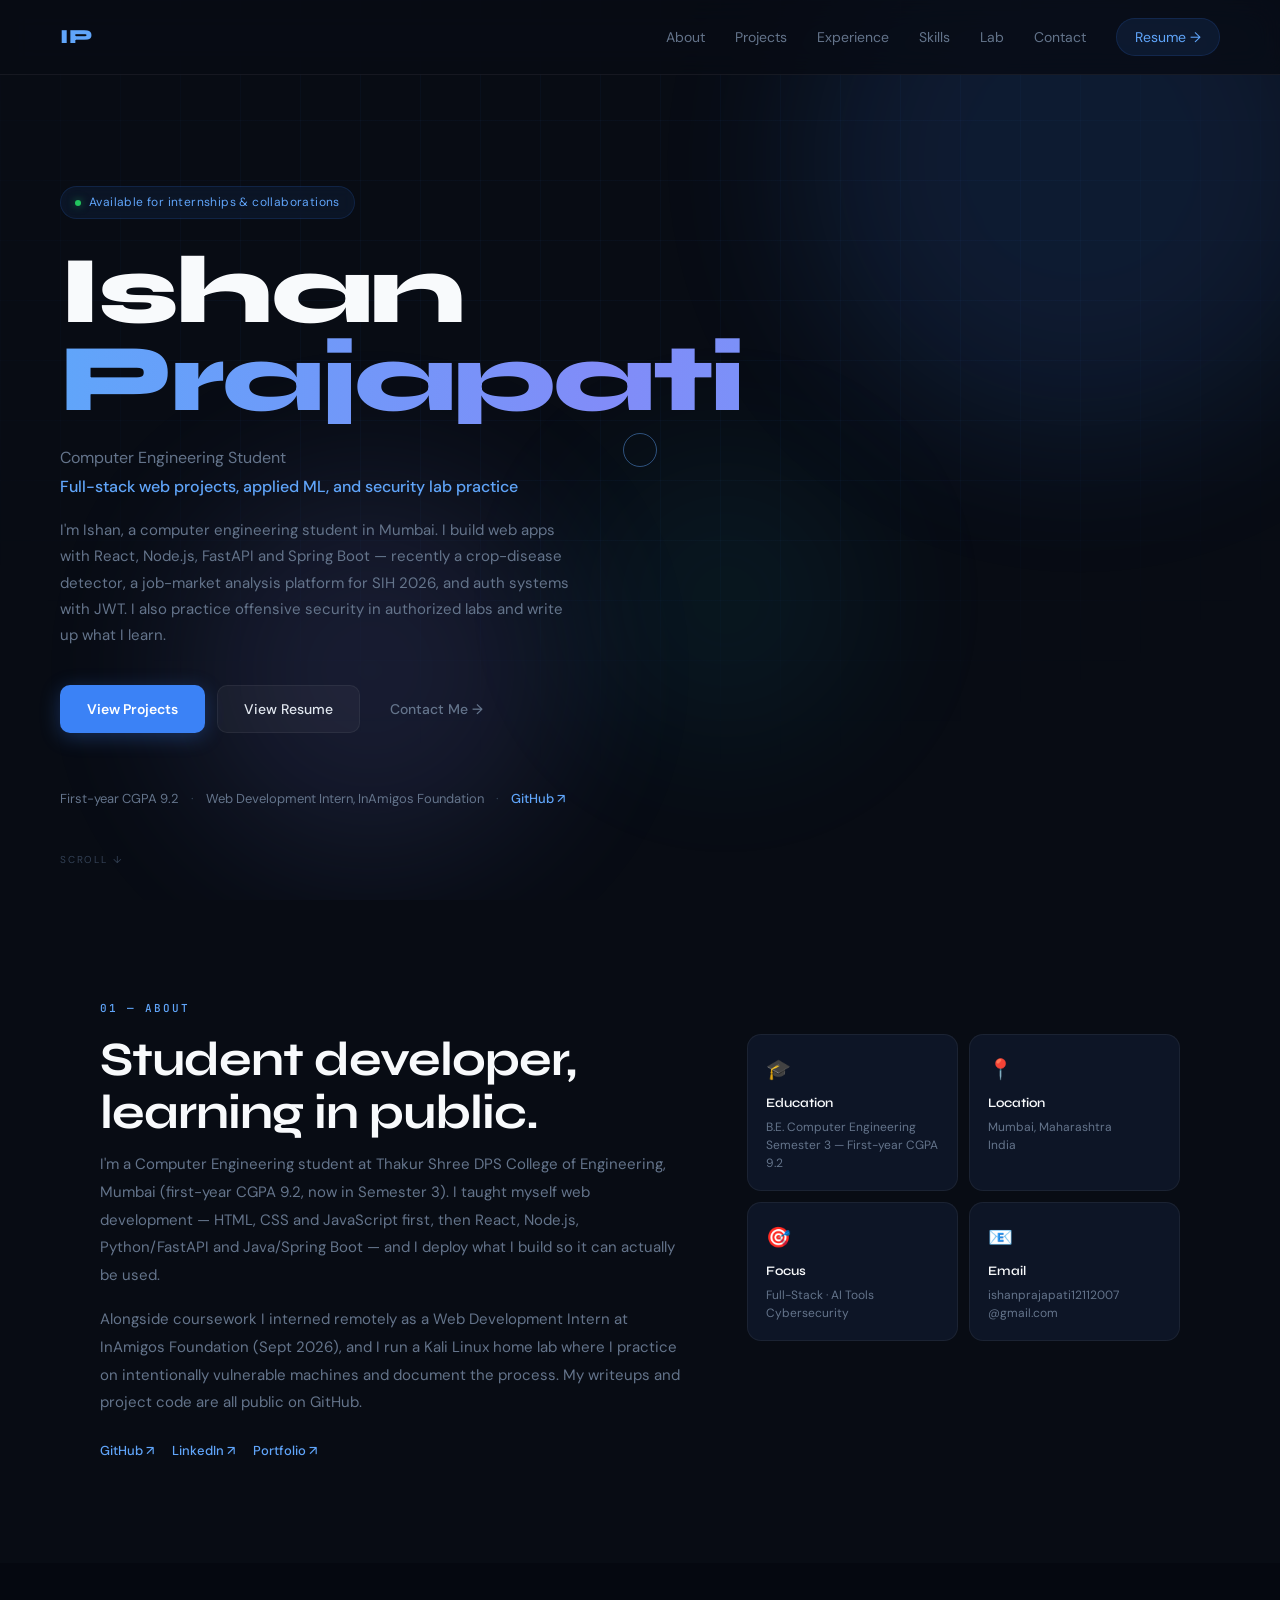
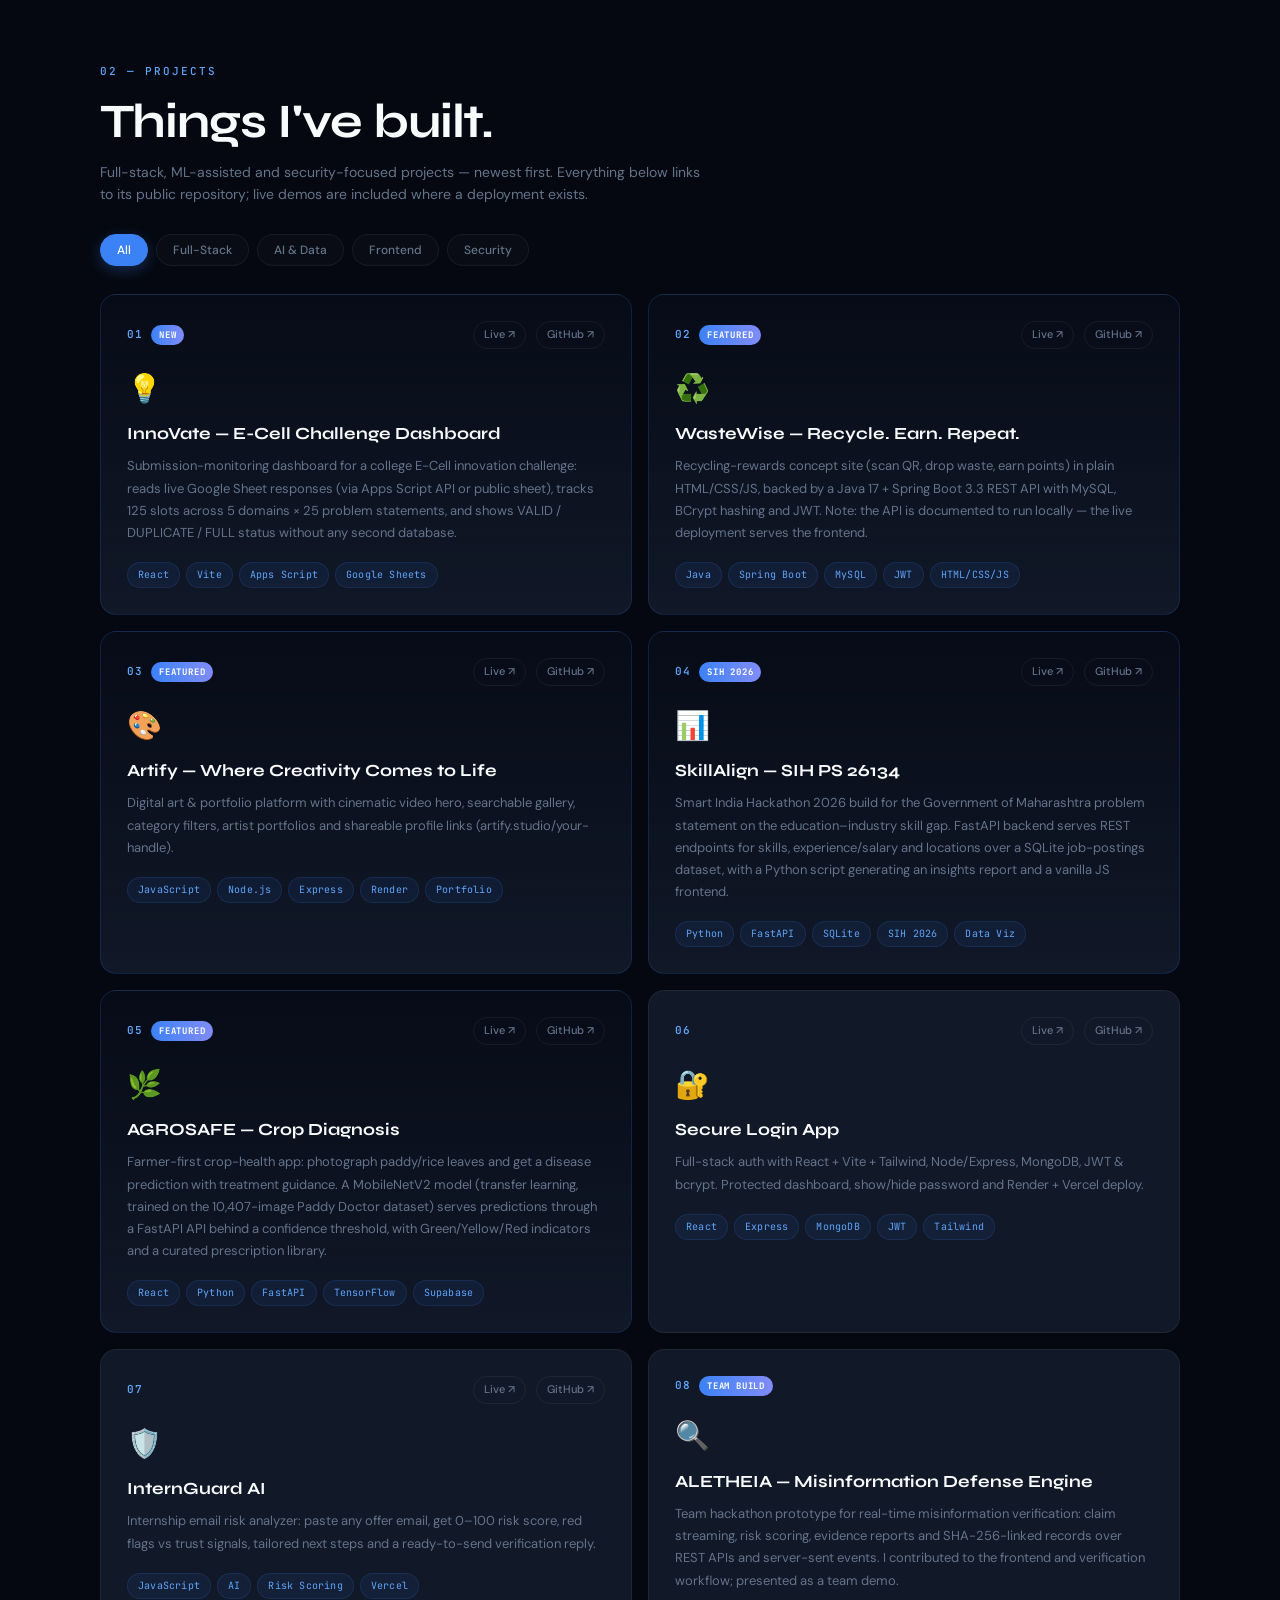
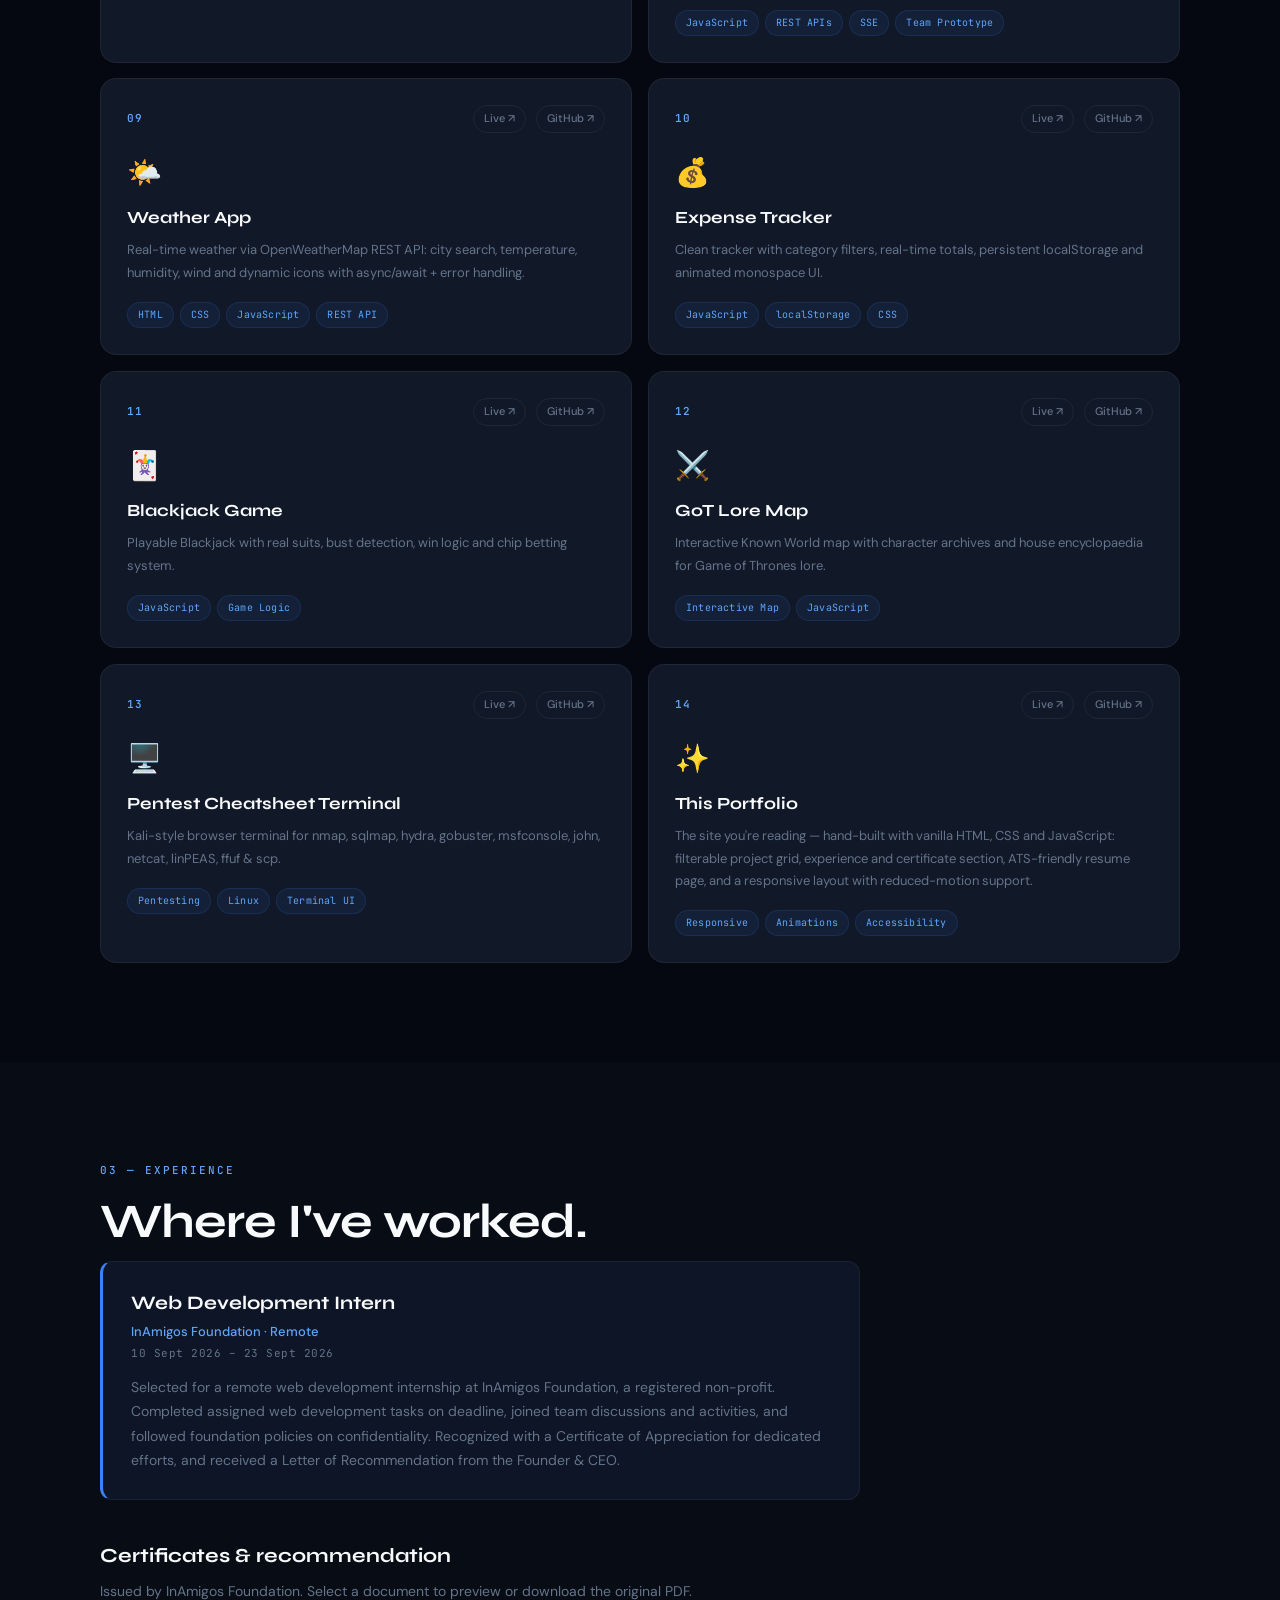
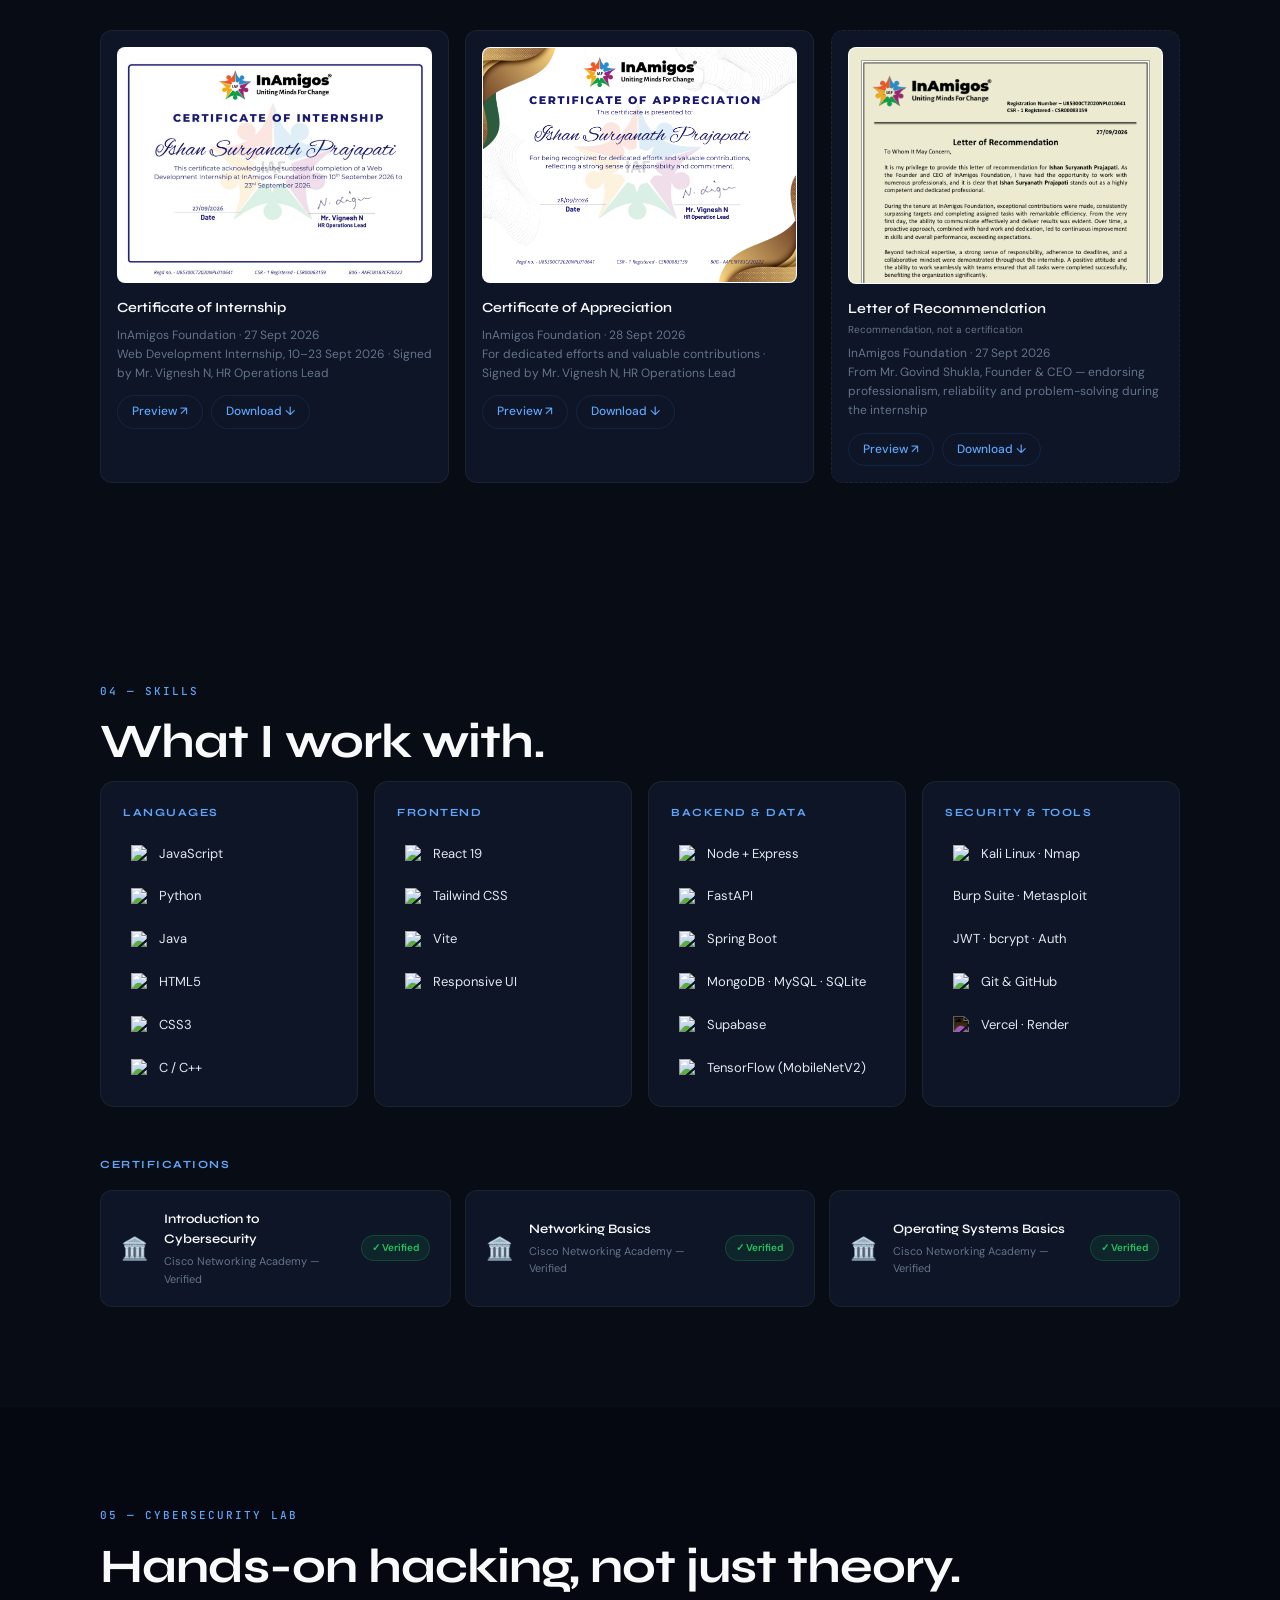
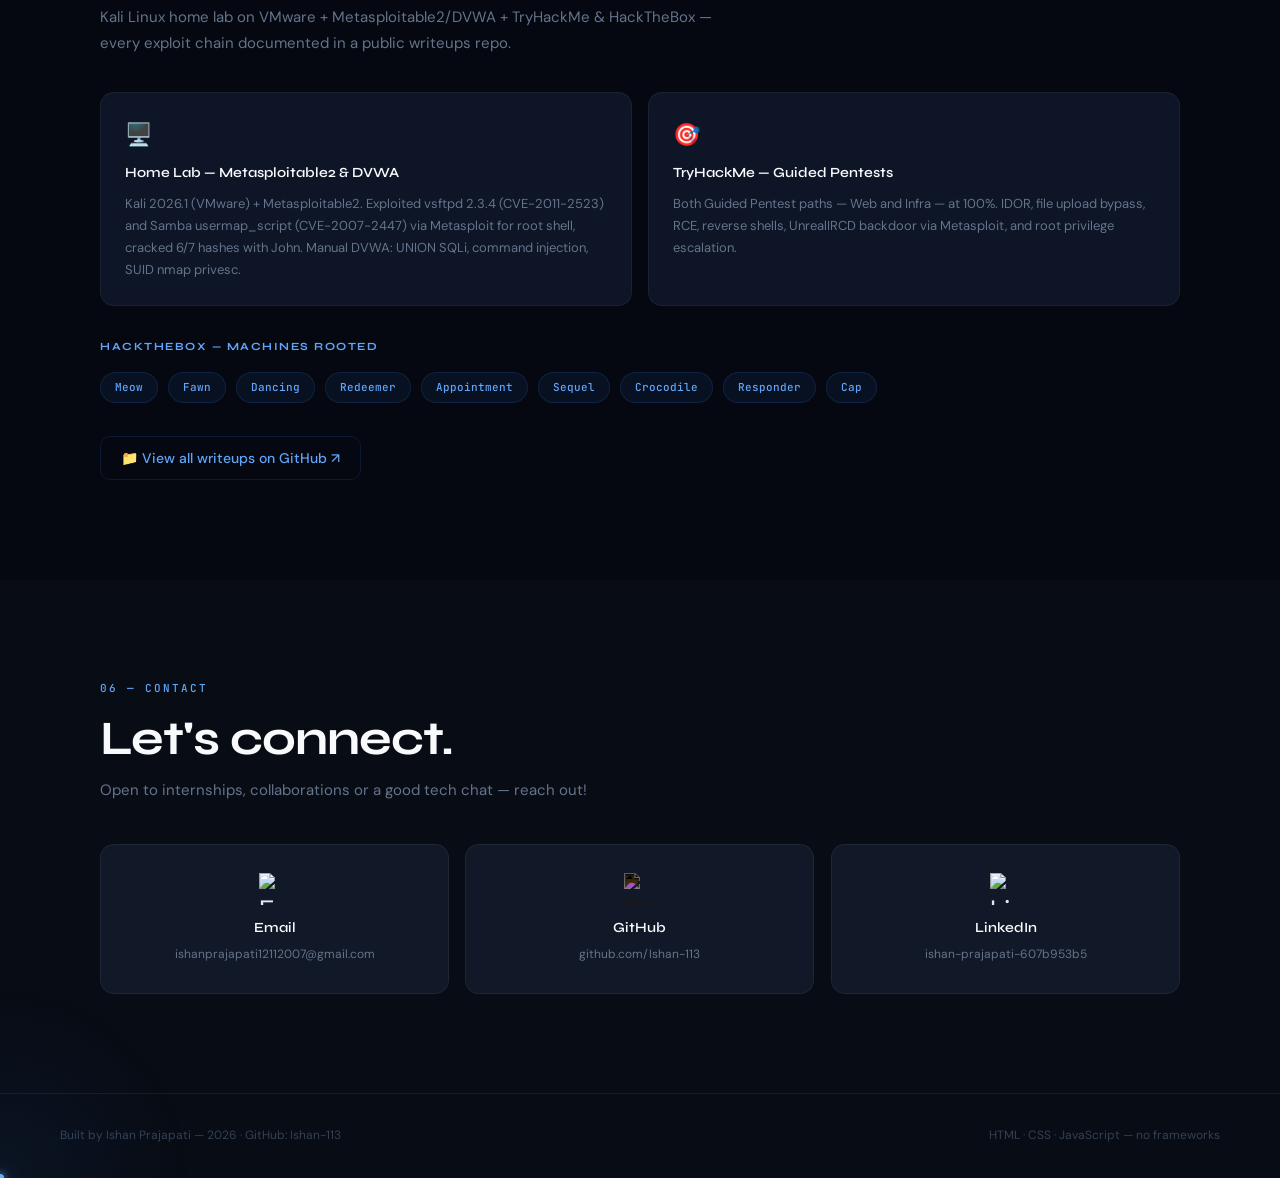
==== commit 99bab3f4: "Audit and upgrade: verified projects, InAmigos experience, ATS resume + PDF Sync facts to resume (Se" ====
--- a/index.html
+++ b/index.html
@@ -3,9 +3,17 @@
 <head>
   <meta charset="UTF-8"/>
   <meta name="viewport" content="width=device-width, initial-scale=1.0"/>
-  <meta name="description" content="Ishan Prajapati — Computer Engineering Student, Full-Stack Developer & Cybersecurity Enthusiast. 12 live projects across React, Python, Java and security labs."/>
-  <meta name="keywords" content="Ishan Prajapati, Portfolio, Web Developer, Full Stack, Cybersecurity, React, Python, JavaScript"/>
+  <meta name="description" content="Ishan Prajapati — Computer Engineering student building full-stack web apps with React, Node.js, FastAPI and Spring Boot, plus authorized cybersecurity lab practice. Web Development Intern at InAmigos Foundation."/>
+  <meta name="keywords" content="Ishan Prajapati, Portfolio, Web Developer, Computer Engineering, React, Python, FastAPI, Cybersecurity"/>
   <meta name="author" content="Ishan Prajapati"/>
+  <link rel="canonical" href="https://portfolio-ishanp.vercel.app/"/>
+  <meta property="og:type" content="website"/>
+  <meta property="og:title" content="Ishan Prajapati — Computer Engineering Student & Web Developer"/>
+  <meta property="og:description" content="Full-stack web projects, an ML-powered crop-health app, SIH 2026 build, and documented cybersecurity lab work."/>
+  <meta property="og:url" content="https://portfolio-ishanp.vercel.app/"/>
+  <meta name="twitter:card" content="summary"/>
+  <meta name="theme-color" content="#080c14"/>
+  <link rel="icon" href="data:image/svg+xml,%3Csvg xmlns='http://www.w3.org/2000/svg' viewBox='0 0 64 64'%3E%3Crect width='64' height='64' rx='12' fill='%23080c14'/%3E%3Ctext x='32' y='42' font-family='Arial,sans-serif' font-size='28' font-weight='bold' fill='%2360a5fa' text-anchor='middle'%3EIP%3C/text%3E%3C/svg%3E"/>
   <title>Ishan Prajapati — Portfolio</title>
   <link rel="preconnect" href="https://fonts.googleapis.com"/>
   <link rel="preconnect" href="https://fonts.gstatic.com" crossorigin/>
@@ -21,6 +29,7 @@
     <div class="nav-links" id="navLinks">
       <a href="#about">About</a>
       <a href="#projects">Projects</a>
+      <a href="#experience">Experience</a>
       <a href="#skills">Skills</a>
       <a href="#cyberlab">Lab</a>
       <a href="#contact">Contact</a>
@@ -43,20 +52,20 @@
       <div class="hero-tag reveal">Available for internships & collaborations</div>
       <h1 class="hero-name reveal">Ishan<br/><span>Prajapati</span></h1>
       <p class="hero-title reveal">Computer Engineering Student<br/>
-        <span class="typed">Full-Stack Developer & Cybersecurity Enthusiast</span>
+        <span>Full-stack web projects, applied ML, and security lab practice</span>
       </p>
-      <p class="hero-desc reveal">I build real-world products — from React + FastAPI platforms to Java Spring Boot systems — and break them in authorized security labs. Based in Mumbai, India.</p>
+      <p class="hero-desc reveal">I'm Ishan, a computer engineering student in Mumbai. I build web apps with React, Node.js, FastAPI and Spring Boot — recently a crop-disease detector, a job-market analysis platform for SIH 2026, and auth systems with JWT. I also practice offensive security in authorized labs and write up what I learn.</p>
       <div class="hero-btns reveal">
         <a href="#projects" class="btn-primary">View Projects</a>
         <a href="resume.html" class="btn-secondary">View Resume</a>
-        <a href="https://github.com/Ishan-113" target="_blank" rel="noopener" class="btn-ghost">GitHub ↗</a>
-      </div>
-      <div class="hero-stats reveal" id="heroStats">
-        <div class="stat"><span data-count="12">0</span><p>Live Projects</p></div>
-        <div class="stat-divider"></div>
-        <div class="stat"><span data-count="9.04" data-decimal="true">0.00</span><p>SGPA</p></div>
-        <div class="stat-divider"></div>
-        <div class="stat"><span data-count="14">0</span><p>GitHub Repos</p></div>
+        <a href="#contact" class="btn-ghost">Contact Me →</a>
+      </div>
+      <div class="hero-facts reveal">
+        <span>First-year CGPA 9.2</span>
+        <span class="hero-facts-dot" aria-hidden="true">·</span>
+        <span>Web Development Intern, InAmigos Foundation</span>
+        <span class="hero-facts-dot" aria-hidden="true">·</span>
+        <a href="https://github.com/Ishan-113" target="_blank" rel="noopener">GitHub ↗</a>
       </div>
     </div>
     <div class="hero-scroll">scroll ↓</div>
@@ -68,13 +77,13 @@
       <div class="section-tag reveal">01 — About</div>
       <div class="about-grid">
         <div class="about-left">
-          <h2 class="section-title reveal">A developer who<br/>thinks like a hacker.</h2>
-          <p class="reveal">I'm a Computer Engineering student at Thakur Shree DPS College of Engineering, Mumbai (SGPA 9.04). I taught myself web development and went from vanilla JS to React, Node, Python and Java — deploying 12 live projects on Vercel and Render.</p>
-          <p class="reveal">What drives me is the build → break → secure loop: I ship features with JWT, MongoDB & Supabase, then test them in my Kali Linux home lab (VMware + Metasploitable2 + DVWA). Every exploit chain is documented in a public writeups repo.</p>
+          <h2 class="section-title reveal">Student developer, learning in public.</h2>
+          <p class="reveal">I'm a Computer Engineering student at Thakur Shree DPS College of Engineering, Mumbai (first-year CGPA 9.2, now in Semester 3). I taught myself web development — HTML, CSS and JavaScript first, then React, Node.js, Python/FastAPI and Java/Spring Boot — and I deploy what I build so it can actually be used.</p>
+          <p class="reveal">Alongside coursework I interned remotely as a Web Development Intern at InAmigos Foundation (Sept 2026), and I run a Kali Linux home lab where I practice on intentionally vulnerable machines and document the process. My writeups and project code are all public on GitHub.</p>
           <div class="about-links reveal">
             <a href="https://github.com/Ishan-113" target="_blank" rel="noopener">GitHub ↗</a>
             <a href="https://linkedin.com/in/ishan-prajapati-607b953b5" target="_blank" rel="noopener">LinkedIn ↗</a>
-            <a href="https://portfolio-ishan-1224.vercel.app" target="_blank" rel="noopener">Portfolio ↗</a>
+            <a href="https://portfolio-ishanp.vercel.app/" target="_blank" rel="noopener">Portfolio ↗</a>
           </div>
         </div>
         <div class="about-right">
@@ -82,7 +91,7 @@
             <div class="about-card-icon">🎓</div>
             <div class="about-card-text">
               <h4>Education</h4>
-              <p>B.E. Computer Engineering<br/>Semester 2 — SGPA 9.04</p>
+              <p>B.E. Computer Engineering<br/>Semester 3 — First-year CGPA 9.2</p>
             </div>
           </div>
           <div class="about-card reveal">
@@ -116,7 +125,7 @@
     <div class="container">
       <div class="section-tag reveal">02 — Projects</div>
       <h2 class="section-title reveal">Things I've built.</h2>
-      <p class="section-sub reveal">12 live projects — full-stack, AI-powered and security-focused. Newest first.</p>
+      <p class="section-sub reveal">Full-stack, ML-assisted and security-focused projects — newest first. Everything below links to its public repository; live demos are included where a deployment exists.</p>
 
       <div class="project-filters reveal" id="projectFilters">
         <button class="filter-btn active" data-filter="all">All</button>
@@ -128,26 +137,44 @@
 
       <div class="projects-grid" id="projectsGrid">
 
-        <!-- 01 Wastewise — Full Stack Java -->
+        <!-- 01 InnoVate -->
+        <div class="project-card reveal featured" data-category="frontend fullstack">
+          <div class="project-header">
+            <div class="project-num">01 <span class="featured-badge">New</span></div>
+            <div class="project-links">
+              <a href="https://inno-vate-seven.vercel.app" target="_blank" rel="noopener">Live ↗</a>
+              <a href="https://github.com/Ishan-113/InnoVate" target="_blank" rel="noopener">GitHub ↗</a>
+            </div>
+          </div>
+          <div class="project-icon">💡</div>
+          <h3>InnoVate — E-Cell Challenge Dashboard</h3>
+          <p>Submission-monitoring dashboard for a college E-Cell innovation challenge: reads live Google Sheet responses (via Apps Script API or public sheet), tracks 125 slots across 5 domains × 25 problem statements, and shows VALID / DUPLICATE / FULL status without any second database.</p>
+          <div class="project-tags">
+            <span>React</span><span>Vite</span><span>Apps Script</span><span>Google Sheets</span>
+          </div>
+        </div>
+
+        <!-- 02 Wastewise — Full Stack Java -->
         <div class="project-card reveal featured" data-category="fullstack">
           <div class="project-header">
-            <div class="project-num">01 <span class="featured-badge">Featured</span></div>
-            <div class="project-links">
+            <div class="project-num">02 <span class="featured-badge">Featured</span></div>
+            <div class="project-links">
+              <a href="https://wastewise-nine-bay.vercel.app/index.html" target="_blank" rel="noopener">Live ↗</a>
               <a href="https://github.com/Ishan-113/Wastewise" target="_blank" rel="noopener">GitHub ↗</a>
             </div>
           </div>
           <div class="project-icon">♻️</div>
           <h3>WasteWise — Recycle. Earn. Repeat.</h3>
-          <p>Smart recycling rewards platform: scan QR, drop waste, earn points. Frontend HTML/CSS/JS + Java 17 Spring Boot 3.3 + MySQL (BCrypt + JWT) + gamified impact counters.</p>
+          <p>Recycling-rewards concept site (scan QR, drop waste, earn points) in plain HTML/CSS/JS, backed by a Java 17 + Spring Boot 3.3 REST API with MySQL, BCrypt hashing and JWT. Note: the API is documented to run locally — the live deployment serves the frontend.</p>
           <div class="project-tags">
             <span>Java</span><span>Spring Boot</span><span>MySQL</span><span>JWT</span><span>HTML/CSS/JS</span>
           </div>
         </div>
 
-        <!-- 02 Artify -->
+        <!-- 03 Artify -->
         <div class="project-card reveal featured" data-category="fullstack frontend">
           <div class="project-header">
-            <div class="project-num">02 <span class="featured-badge">Featured</span></div>
+            <div class="project-num">03 <span class="featured-badge">Featured</span></div>
             <div class="project-links">
               <a href="https://artify-5g0q.onrender.com" target="_blank" rel="noopener">Live ↗</a>
               <a href="https://github.com/Ishan-113/Artify" target="_blank" rel="noopener">GitHub ↗</a>
@@ -161,10 +188,10 @@
           </div>
         </div>
 
-        <!-- 03 SkillAlign — SIH 2026 -->
+        <!-- 04 SkillAlign — SIH 2026 -->
         <div class="project-card reveal featured" data-category="ai fullstack">
           <div class="project-header">
-            <div class="project-num">03 <span class="featured-badge">SIH 2026</span></div>
+            <div class="project-num">04 <span class="featured-badge">SIH 2026</span></div>
             <div class="project-links">
               <a href="https://skill-align-nu.vercel.app" target="_blank" rel="noopener">Live ↗</a>
               <a href="https://github.com/Ishan-113/SkillAlign" target="_blank" rel="noopener">GitHub ↗</a>
@@ -172,16 +199,16 @@
           </div>
           <div class="project-icon">📊</div>
           <h3>SkillAlign — SIH PS 26134</h3>
-          <p>Smart India Hackathon 2026 (Govt. of Maharashtra): bridges education-industry skill gap with FastAPI + MongoDB/SQLite analysis of job trends, salary vs experience & location insights.</p>
-          <div class="project-tags">
-            <span>Python</span><span>FastAPI</span><span>MongoDB</span><span>SIH 2026</span><span>Data Viz</span>
-          </div>
-        </div>
-
-        <!-- 04 AGROSAFE -->
+          <p>Smart India Hackathon 2026 build for the Government of Maharashtra problem statement on the education–industry skill gap. FastAPI backend serves REST endpoints for skills, experience/salary and locations over a SQLite job-postings dataset, with a Python script generating an insights report and a vanilla JS frontend.</p>
+          <div class="project-tags">
+            <span>Python</span><span>FastAPI</span><span>SQLite</span><span>SIH 2026</span><span>Data Viz</span>
+          </div>
+        </div>
+
+        <!-- 05 AGROSAFE -->
         <div class="project-card reveal featured" data-category="ai fullstack">
           <div class="project-header">
-            <div class="project-num">04 <span class="featured-badge">Featured</span></div>
+            <div class="project-num">05 <span class="featured-badge">Featured</span></div>
             <div class="project-links">
               <a href="https://agrosafe-tawny.vercel.app" target="_blank" rel="noopener">Live ↗</a>
               <a href="https://github.com/Ishan-113/AGROSAFE" target="_blank" rel="noopener">GitHub ↗</a>
@@ -189,16 +216,16 @@
           </div>
           <div class="project-icon">🌿</div>
           <h3>AGROSAFE — Crop Diagnosis</h3>
-          <p>AI crop-health diagnosis: React 19 + Tailwind 4 frontend + Python FastAPI diagnosis API + Supabase. Uvicorn on Render with health-check and model pipeline.</p>
-          <div class="project-tags">
-            <span>React 19</span><span>Tailwind</span><span>Python</span><span>FastAPI</span><span>Supabase</span>
-          </div>
-        </div>
-
-        <!-- 05 Secure Login App -->
+          <p>Farmer-first crop-health app: photograph paddy/rice leaves and get a disease prediction with treatment guidance. A MobileNetV2 model (transfer learning, trained on the 10,407-image Paddy Doctor dataset) serves predictions through a FastAPI API behind a confidence threshold, with Green/Yellow/Red indicators and a curated prescription library.</p>
+          <div class="project-tags">
+            <span>React</span><span>Python</span><span>FastAPI</span><span>TensorFlow</span><span>Supabase</span>
+          </div>
+        </div>
+
+        <!-- 06 Secure Login App -->
         <div class="project-card reveal" data-category="fullstack security">
           <div class="project-header">
-            <div class="project-num">05</div>
+            <div class="project-num">06</div>
             <div class="project-links">
               <a href="https://secure-login-app-teal.vercel.app" target="_blank" rel="noopener">Live ↗</a>
               <a href="https://github.com/Ishan-113/secure-login-app" target="_blank" rel="noopener">GitHub ↗</a>
@@ -212,10 +239,10 @@
           </div>
         </div>
 
-        <!-- 06 InternGuard AI -->
+        <!-- 07 InternGuard AI -->
         <div class="project-card reveal" data-category="ai security">
           <div class="project-header">
-            <div class="project-num">06</div>
+            <div class="project-num">07</div>
             <div class="project-links">
               <a href="https://internguard-ai.vercel.app" target="_blank" rel="noopener">Live ↗</a>
               <a href="https://github.com/Ishan-113/internguard-ai" target="_blank" rel="noopener">GitHub ↗</a>
@@ -229,10 +256,23 @@
           </div>
         </div>
 
-        <!-- 07 Weather App -->
+        <!-- 08 ALETHEIA (team hackathon prototype) -->
+        <div class="project-card reveal" data-category="ai frontend">
+          <div class="project-header">
+            <div class="project-num">08 <span class="featured-badge">Team build</span></div>
+          </div>
+          <div class="project-icon">🔍</div>
+          <h3>ALETHEIA — Misinformation Defense Engine</h3>
+          <p>Team hackathon prototype for real-time misinformation verification: claim streaming, risk scoring, evidence reports and SHA-256-linked records over REST APIs and server-sent events. I contributed to the frontend and verification workflow; presented as a team demo.</p>
+          <div class="project-tags">
+            <span>JavaScript</span><span>REST APIs</span><span>SSE</span><span>Team Prototype</span>
+          </div>
+        </div>
+
+        <!-- 09 Weather App -->
         <div class="project-card reveal" data-category="frontend">
           <div class="project-header">
-            <div class="project-num">07</div>
+            <div class="project-num">09</div>
             <div class="project-links">
               <a href="https://weather-app-chi-two-25.vercel.app/" target="_blank" rel="noopener">Live ↗</a>
               <a href="https://github.com/Ishan-113/weather-app" target="_blank" rel="noopener">GitHub ↗</a>
@@ -246,10 +286,10 @@
           </div>
         </div>
 
-        <!-- 08 Expense Tracker -->
+        <!-- 10 Expense Tracker -->
         <div class="project-card reveal" data-category="frontend">
           <div class="project-header">
-            <div class="project-num">08</div>
+            <div class="project-num">10</div>
             <div class="project-links">
               <a href="https://expense-tracker-ishan-1224.vercel.app" target="_blank" rel="noopener">Live ↗</a>
               <a href="https://github.com/Ishan-113/expense-tracker" target="_blank" rel="noopener">GitHub ↗</a>
@@ -263,10 +303,10 @@
           </div>
         </div>
 
-        <!-- 09 Blackjack -->
+        <!-- 11 Blackjack -->
         <div class="project-card reveal" data-category="frontend">
           <div class="project-header">
-            <div class="project-num">09</div>
+            <div class="project-num">11</div>
             <div class="project-links">
               <a href="https://blackjack-alpha-wine.vercel.app/" target="_blank" rel="noopener">Live ↗</a>
               <a href="https://github.com/Ishan-113/blackjack" target="_blank" rel="noopener">GitHub ↗</a>
@@ -280,10 +320,10 @@
           </div>
         </div>
 
-        <!-- 10 GoT Lore Map -->
+        <!-- 12 GoT Lore Map -->
         <div class="project-card reveal" data-category="frontend">
           <div class="project-header">
-            <div class="project-num">10</div>
+            <div class="project-num">12</div>
             <div class="project-links">
               <a href="https://go-t-lore-map.vercel.app/" target="_blank" rel="noopener">Live ↗</a>
               <a href="https://github.com/Ishan-113/GoT-Lore-Map" target="_blank" rel="noopener">GitHub ↗</a>
@@ -297,10 +337,10 @@
           </div>
         </div>
 
-        <!-- 11 Pentest Cheatsheet -->
+        <!-- 13 Pentest Cheatsheet -->
         <div class="project-card reveal" data-category="security frontend">
           <div class="project-header">
-            <div class="project-num">11</div>
+            <div class="project-num">13</div>
             <div class="project-links">
               <a href="https://pentest-cheatsheet-tau.vercel.app/" target="_blank" rel="noopener">Live ↗</a>
               <a href="https://github.com/Ishan-113/Pentest_cheatsheet" target="_blank" rel="noopener">GitHub ↗</a>
@@ -314,23 +354,74 @@
           </div>
         </div>
 
-        <!-- 12 Portfolio -->
+        <!-- 14 Portfolio -->
         <div class="project-card reveal" data-category="frontend">
           <div class="project-header">
-            <div class="project-num">12</div>
-            <div class="project-links">
-              <a href="https://portfolio-ishan-1224.vercel.app/" target="_blank" rel="noopener">Live ↗</a>
+            <div class="project-num">14</div>
+            <div class="project-links">
+              <a href="https://portfolio-ishanp.vercel.app/" target="_blank" rel="noopener">Live ↗</a>
               <a href="https://github.com/Ishan-113/portfolio" target="_blank" rel="noopener">GitHub ↗</a>
             </div>
           </div>
           <div class="project-icon">✨</div>
           <h3>This Portfolio</h3>
-          <p>Custom cursor, scroll reveals, 3D tilt, responsive layout and 12 projects — built with vanilla HTML/CSS/JS.</p>
+          <p>The site you're reading — hand-built with vanilla HTML, CSS and JavaScript: filterable project grid, experience and certificate section, ATS-friendly resume page, and a responsive layout with reduced-motion support.</p>
           <div class="project-tags">
             <span>Responsive</span><span>Animations</span><span>Accessibility</span>
           </div>
         </div>
 
+      </div>
+    </div>
+  </section>
+
+  <!-- Experience & Recognition -->
+  <section class="section" id="experience">
+    <div class="container">
+      <div class="section-tag reveal">03 — Experience</div>
+      <h2 class="section-title reveal">Where I've worked.</h2>
+      <div class="exp-card reveal">
+        <div class="exp-role">Web Development Intern</div>
+        <div class="exp-org">InAmigos Foundation · Remote</div>
+        <div class="exp-date">10 Sept 2026 – 23 Sept 2026</div>
+        <p class="exp-desc">Selected for a remote web development internship at InAmigos Foundation, a registered non-profit. Completed assigned web development tasks on deadline, joined team discussions and activities, and followed foundation policies on confidentiality. Recognized with a Certificate of Appreciation for dedicated efforts, and received a Letter of Recommendation from the Founder &amp; CEO.</p>
+      </div>
+      <h3 class="docs-title reveal">Certificates &amp; recommendation</h3>
+      <p class="section-sub reveal">Issued by InAmigos Foundation. Select a document to preview or download the original PDF.</p>
+      <div class="docs-grid">
+        <article class="doc-card reveal">
+          <a href="assets/certificates/inamigos-internship-certificate.pdf" target="_blank" rel="noopener" aria-label="Preview Certificate of Internship PDF">
+            <img src="assets/certificates/thumb-internship.png" alt="Preview of the Certificate of Internship issued to Ishan Suryanath Prajapati" loading="lazy"/>
+          </a>
+          <h4>Certificate of Internship</h4>
+          <p>InAmigos Foundation · 27 Sept 2026<br/>Web Development Internship, 10–23 Sept 2026 · Signed by Mr. Vignesh N, HR Operations Lead</p>
+          <div class="doc-links">
+            <a href="assets/certificates/inamigos-internship-certificate.pdf" target="_blank" rel="noopener">Preview ↗</a>
+            <a href="assets/certificates/inamigos-internship-certificate.pdf" download="InAmigos-Internship-Certificate.pdf">Download ↓</a>
+          </div>
+        </article>
+        <article class="doc-card reveal">
+          <a href="assets/certificates/inamigos-appreciation-certificate.pdf" target="_blank" rel="noopener" aria-label="Preview Certificate of Appreciation PDF">
+            <img src="assets/certificates/thumb-appreciation.png" alt="Preview of the Certificate of Appreciation issued to Ishan Suryanath Prajapati" loading="lazy"/>
+          </a>
+          <h4>Certificate of Appreciation</h4>
+          <p>InAmigos Foundation · 28 Sept 2026<br/>For dedicated efforts and valuable contributions · Signed by Mr. Vignesh N, HR Operations Lead</p>
+          <div class="doc-links">
+            <a href="assets/certificates/inamigos-appreciation-certificate.pdf" target="_blank" rel="noopener">Preview ↗</a>
+            <a href="assets/certificates/inamigos-appreciation-certificate.pdf" download="InAmigos-Appreciation-Certificate.pdf">Download ↓</a>
+          </div>
+        </article>
+        <article class="doc-card doc-card-letter reveal">
+          <a href="assets/certificates/inamigos-recommendation-letter.pdf" target="_blank" rel="noopener" aria-label="Preview Letter of Recommendation PDF">
+            <img src="assets/certificates/thumb-recommendation.png" alt="Preview of the Letter of Recommendation for Ishan Suryanath Prajapati" loading="lazy"/>
+          </a>
+          <h4>Letter of Recommendation <span class="doc-note">Recommendation, not a certification</span></h4>
+          <p>InAmigos Foundation · 27 Sept 2026<br/>From Mr. Govind Shukla, Founder &amp; CEO — endorsing professionalism, reliability and problem-solving during the internship</p>
+          <div class="doc-links">
+            <a href="assets/certificates/inamigos-recommendation-letter.pdf" target="_blank" rel="noopener">Preview ↗</a>
+            <a href="assets/certificates/inamigos-recommendation-letter.pdf" download="InAmigos-Recommendation-Letter.pdf">Download ↓</a>
+          </div>
+        </article>
       </div>
     </div>
   </section>
@@ -338,7 +429,7 @@
   <!-- Skills -->
   <section class="section" id="skills">
     <div class="container">
-      <div class="section-tag reveal">03 — Skills</div>
+      <div class="section-tag reveal">04 — Skills</div>
       <h2 class="section-title reveal">What I work with.</h2>
       <div class="skills-grid">
         <div class="skill-group reveal">
@@ -367,8 +458,9 @@
             <div class="skill-item"><img class="skill-logo" src="https://cdn.jsdelivr.net/gh/devicons/devicon/icons/nodejs/nodejs-original.svg" alt="Node.js"/>Node + Express</div>
             <div class="skill-item"><img class="skill-logo" src="https://cdn.jsdelivr.net/gh/devicons/devicon/icons/fastapi/fastapi-original.svg" alt="FastAPI"/>FastAPI</div>
             <div class="skill-item"><img class="skill-logo" src="https://cdn.jsdelivr.net/gh/devicons/devicon/icons/spring/spring-original.svg" alt="Spring"/>Spring Boot</div>
-            <div class="skill-item"><img class="skill-logo" src="https://cdn.jsdelivr.net/gh/devicons/devicon/icons/mongodb/mongodb-original.svg" alt="MongoDB"/>MongoDB · MySQL</div>
+            <div class="skill-item"><img class="skill-logo" src="https://cdn.jsdelivr.net/gh/devicons/devicon/icons/mongodb/mongodb-original.svg" alt="MongoDB"/>MongoDB · MySQL · SQLite</div>
             <div class="skill-item"><img class="skill-logo" src="https://cdn.jsdelivr.net/gh/devicons/devicon/icons/supabase/supabase-original.svg" alt="Supabase"/>Supabase</div>
+            <div class="skill-item"><img class="skill-logo" src="https://cdn.jsdelivr.net/gh/devicons/devicon/icons/tensorflow/tensorflow-original.svg" alt="TensorFlow"/>TensorFlow (MobileNetV2)</div>
           </div>
         </div>
         <div class="skill-group reveal">
@@ -419,7 +511,7 @@
   <!-- Cybersecurity Lab -->
   <section class="section section-dark" id="cyberlab">
     <div class="container">
-      <div class="section-tag reveal">04 — Cybersecurity Lab</div>
+      <div class="section-tag reveal">05 — Cybersecurity Lab</div>
       <h2 class="section-title reveal">Hands-on hacking, not just theory.</h2>
       <p class="cyberlab-desc reveal">Kali Linux home lab on VMware + Metasploitable2/DVWA + TryHackMe & HackTheBox — every exploit chain documented in a public writeups repo.</p>
 
@@ -458,7 +550,7 @@
   <!-- Contact -->
   <section class="section" id="contact">
     <div class="container">
-      <div class="section-tag reveal">05 — Contact</div>
+      <div class="section-tag reveal">06 — Contact</div>
       <h2 class="section-title reveal">Let's connect.</h2>
       <p class="contact-desc reveal">Open to internships, collaborations or a good tech chat — reach out!</p>
       <div class="contact-grid">
@@ -483,7 +575,7 @@
 
   <!-- Footer -->
   <footer>
-    <p>Built by Ishan Prajapati — 2026 · <span id="repoCount">14 repos</span> on GitHub</p>
+    <p>Built by Ishan Prajapati — 2026 · <a href="https://github.com/Ishan-113?tab=repositories" target="_blank" rel="noopener">GitHub: Ishan-113</a></p>
     <p>HTML · CSS · JavaScript — no frameworks</p>
   </footer>
 
--- a/style.css
+++ b/style.css
@@ -52,7 +52,7 @@
 .hero-name span{background:linear-gradient(90deg,#60a5fa 0%,#818cf8 40%,#60a5fa 100%);background-size:200% 100%;-webkit-background-clip:text;-webkit-text-fill-color:transparent;background-clip:text;animation:shimmer 5s linear infinite;display:block}
 @keyframes shimmer{0%{background-position:0% 50%}100%{background-position:200% 50%}}
 .hero-title{font-size:16px;color:var(--text-muted);margin-bottom:16px;line-height:1.8}
-.hero-title .typed{color:var(--blue-light);font-weight:500;border-right:2px solid var(--blue-light);padding-right:2px}
+.hero-title span{color:var(--blue-light);font-weight:500}
 .hero-desc{font-size:15px;color:var(--text-muted);max-width:520px;margin-bottom:36px;line-height:1.75}
 .hero-btns{display:flex;gap:12px;margin-bottom:56px;flex-wrap:wrap}
 .btn-primary{background:var(--blue);color:#fff;padding:12px 26px;border-radius:10px;font-weight:600;font-size:14px;transition:all 0.25s;box-shadow:0 4px 20px rgba(59,130,246,0.3);border:1px solid transparent;display:inline-flex;align-items:center;gap:6px}
@@ -61,10 +61,11 @@
 .btn-secondary:hover{border-color:rgba(59,130,246,0.3);background:rgba(255,255,255,0.07);transform:translateY(-2px)}
 .btn-ghost{color:var(--text-muted);padding:12px 18px;font-size:14px;font-weight:500;transition:color 0.2s;display:inline-flex;align-items:center}
 .btn-ghost:hover{color:var(--blue-light)}
-.hero-stats{display:flex;align-items:center;gap:28px}
 .stat span{font-family:'Syne',sans-serif;font-size:28px;font-weight:700;color:var(--blue-light);display:block;line-height:1}
-.stat p{font-size:11px;color:var(--text-muted);letter-spacing:0.6px;margin-top:4px;text-transform:uppercase}
-.stat-divider{width:1px;height:40px;background:var(--border-light)}
+.hero-facts{display:flex;align-items:center;gap:12px;flex-wrap:wrap;font-size:13px;color:var(--text-muted)}
+.hero-facts a{color:var(--blue-light);font-weight:500}
+.hero-facts a:hover{text-decoration:underline}
+.hero-facts-dot{color:var(--text-dim)}
 .hero-scroll{position:absolute;bottom:32px;left:60px;font-size:10px;color:var(--text-dim);letter-spacing:1.8px;text-transform:uppercase;animation:scrollHint 2s ease-in-out infinite}
 @keyframes scrollHint{0%,100%{transform:translateY(0);opacity:0.6}50%{transform:translateY(6px);opacity:1}}
 
@@ -135,6 +136,25 @@
 .cert-card p{font-size:11px;color:var(--text-muted)}
 .cert-badge{margin-left:auto;font-size:10px;padding:4px 10px;border-radius:999px;background:rgba(34,197,94,0.1);color:#22c55e;border:1px solid rgba(34,197,94,0.2);font-weight:600;white-space:nowrap;flex-shrink:0}
 
+/* ============ EXPERIENCE & DOCUMENTS ============ */
+.exp-card{background:var(--bg-card);border:1px solid var(--border-light);border-left:3px solid var(--blue);border-radius:12px;padding:26px 28px;margin-bottom:40px;max-width:760px}
+.exp-role{font-family:'Syne',sans-serif;font-size:19px;font-weight:700;color:#f8fafc}
+.exp-org{font-size:13px;color:var(--blue-light);font-weight:500;margin:4px 0 2px}
+.exp-date{font-family:'JetBrains Mono',monospace;font-size:11px;color:var(--text-muted);letter-spacing:0.5px;margin-bottom:12px}
+.exp-desc{font-size:14px;color:var(--text-muted);line-height:1.75}
+.docs-title{font-family:'Syne',sans-serif;font-size:20px;font-weight:700;color:#f8fafc;margin-bottom:8px}
+.docs-grid{display:grid;grid-template-columns:repeat(3,1fr);gap:16px}
+.doc-card{background:var(--bg-card);border:1px solid var(--border-light);border-radius:12px;padding:16px;transition:border-color 0.25s,transform 0.25s,box-shadow 0.25s}
+.doc-card:hover{border-color:rgba(59,130,246,0.3);transform:translateY(-3px);box-shadow:0 12px 28px rgba(0,0,0,0.3)}
+.doc-card-letter{border-style:dashed}
+.doc-card img{width:100%;height:auto;aspect-ratio:4/3;object-fit:cover;object-position:top;border-radius:8px;border:1px solid var(--border-light);background:#fff;display:block}
+.doc-card h4{font-family:'Syne',sans-serif;font-size:14px;font-weight:600;color:#f8fafc;margin:14px 0 6px}
+.doc-note{display:block;font-family:'DM Sans',sans-serif;font-size:10px;font-weight:400;color:var(--text-muted);margin-top:2px}
+.doc-card p{font-size:12px;color:var(--text-muted);line-height:1.6;margin-bottom:12px}
+.doc-links{display:flex;gap:8px}
+.doc-links a{font-size:12px;font-weight:500;color:var(--blue-light);padding:6px 14px;border-radius:999px;border:1px solid var(--border);transition:background 0.2s}
+.doc-links a:hover{background:rgba(59,130,246,0.1)}
+
 /* ============ CONTACT ============ */
 .contact-desc{font-size:15px;color:var(--text-muted);max-width:520px;margin-bottom:40px;line-height:1.7}
 .contact-grid{display:grid;grid-template-columns:repeat(3,1fr);gap:16px}
@@ -156,8 +176,6 @@
 .cursor-ring{width:34px;height:34px;border:1.4px solid rgba(96,165,250,0.45);border-radius:50%;position:fixed;pointer-events:none;transform:translate(-50%,-50%);z-index:9998;will-change:left,top;transition:width 0.2s,height 0.2s,border-color 0.2s,opacity 0.2s}
 body.cursor-hover .cursor-dot{width:14px;height:14px;background:#818cf8;box-shadow:0 0 14px rgba(129,140,248,1),0 0 36px rgba(129,140,248,0.4)}
 body.cursor-hover .cursor-ring{width:52px;height:52px;border-color:rgba(129,140,248,0.55)}
-.cursor-trail{position:fixed;pointer-events:none;border-radius:50%;z-index:9997;transform:translate(-50%,-50%);animation:trailFade 0.55s ease forwards;will-change:opacity,transform}
-@keyframes trailFade{0%{opacity:0.55;transform:translate(-50%,-50%) scale(1)}100%{opacity:0;transform:translate(-50%,-50%) scale(0.15)}}
 
 /* ============ REVEAL ANIMATIONS ============ */
 .reveal{opacity:0;transform:translateY(22px);transition:opacity 0.7s cubic-bezier(0.22,1,0.36,1),transform 0.7s cubic-bezier(0.22,1,0.36,1);will-change:opacity,transform}
@@ -214,13 +232,14 @@
   .hero-title{font-size:14px} .hero-desc{font-size:14px;max-width:100%}
   .hero-btns{flex-direction:column;gap:10px;margin-bottom:40px;width:100%}
   .btn-primary,.btn-secondary{text-align:center;justify-content:center;padding:13px 20px;width:100%;font-size:15px}
-  .hero-stats{gap:16px;flex-wrap:wrap} .stat span{font-size:22px} .stat p{font-size:10px} .stat-divider{height:32px} .hero-scroll{left:20px;bottom:20px}
+  .hero-scroll{left:20px;bottom:20px}
   .section{padding:64px 20px} .section-title{font-size:clamp(26px,7vw,36px)}
   .about-grid{grid-template-columns:1fr;gap:32px} .about-right{grid-template-columns:1fr 1fr;gap:10px} .about-card{padding:14px}
   .projects-grid{grid-template-columns:1fr} .project-card{padding:22px 18px}
   .project-filters{gap:6px} .filter-btn{font-size:11px;padding:6px 12px}
   .cyberlab-grid{grid-template-columns:1fr} .cyber-card{padding:18px} .htb-pill{font-size:10px;padding:5px 12px} .cyber-writeups-link{width:100%;justify-content:center}
   .skills-grid{grid-template-columns:1fr 1fr;gap:12px} .skill-group{padding:16px} .certs-grid{grid-template-columns:1fr} .cert-card{flex-wrap:wrap;gap:10px;padding:16px} .cert-badge{margin-left:0}
+  .exp-card{padding:20px} .docs-grid{grid-template-columns:1fr} .doc-links a{padding:10px 18px}
   .contact-grid{grid-template-columns:1fr} .contact-card{padding:22px 18px}
   footer{padding:24px 20px;flex-direction:column;gap:6px;text-align:center}
   .cursor-glow,.cursor-dot,.cursor-ring,.cursor-trail{display:none!important}
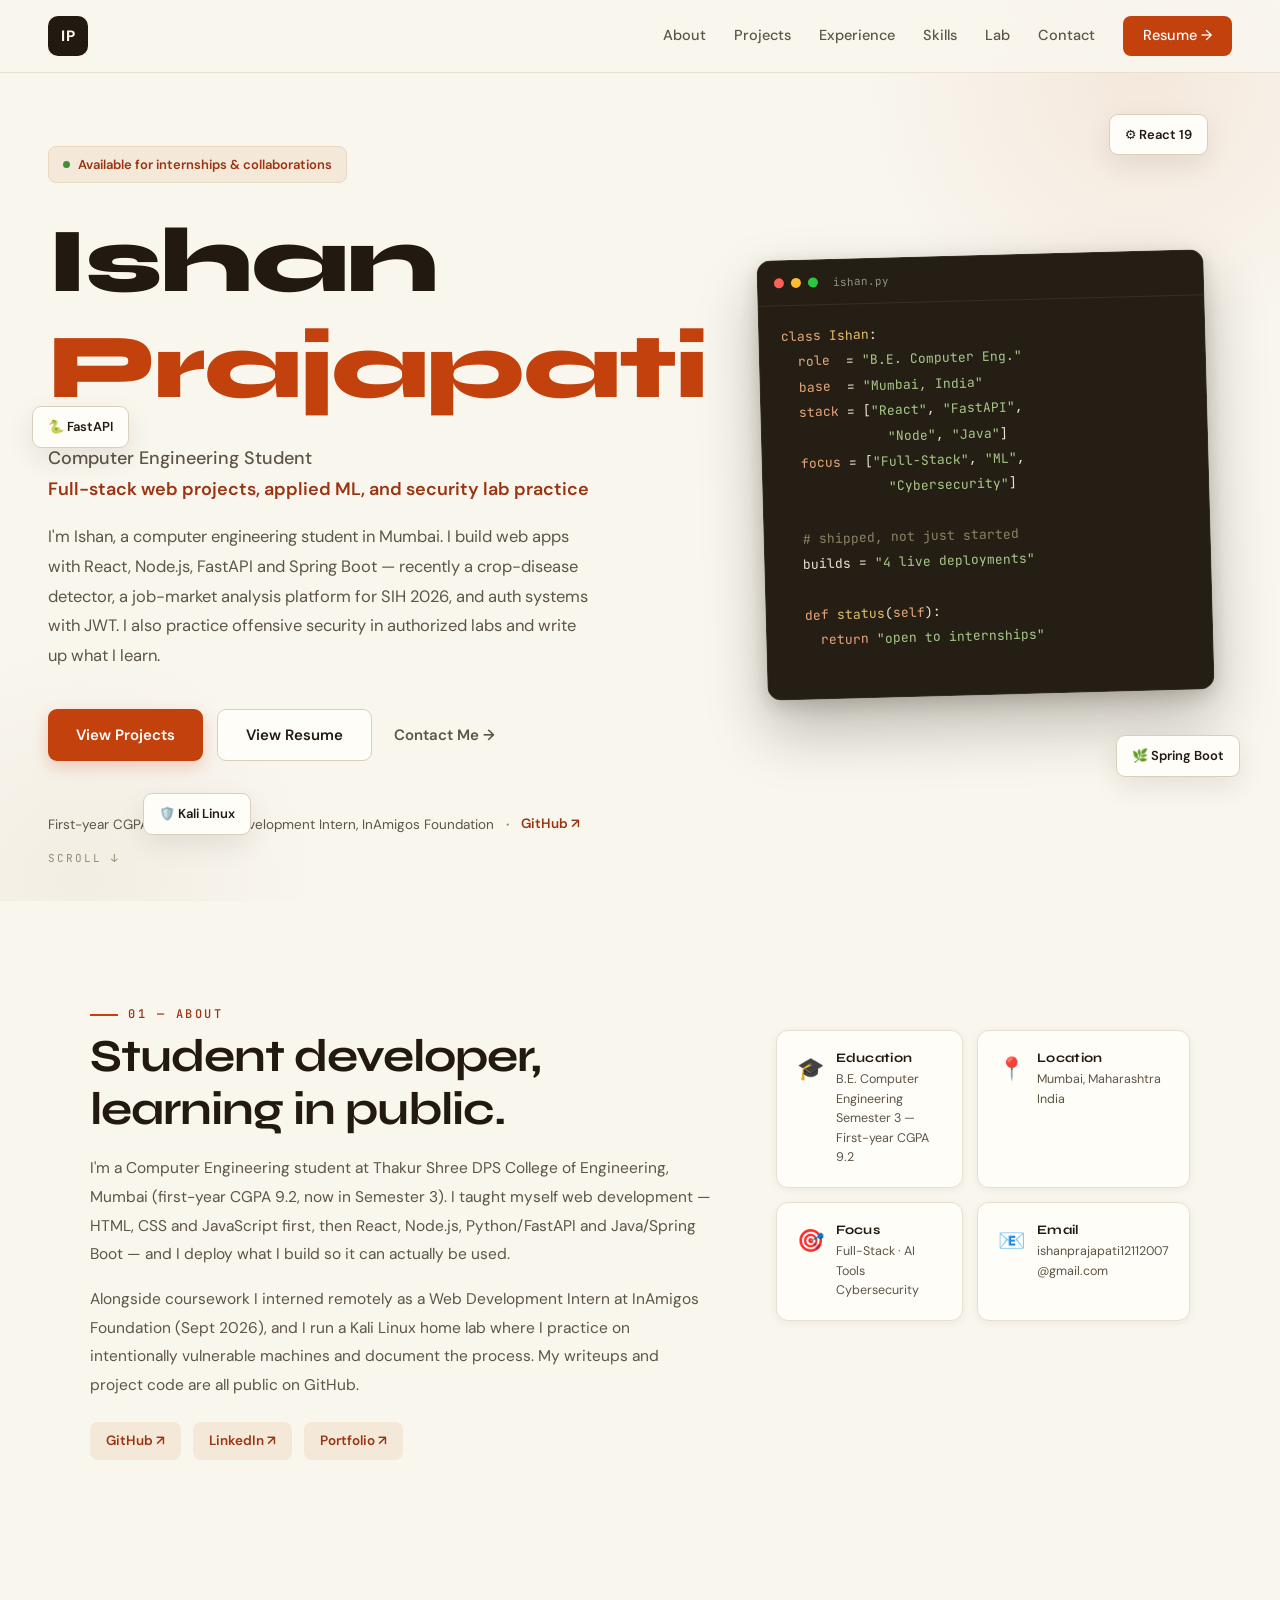
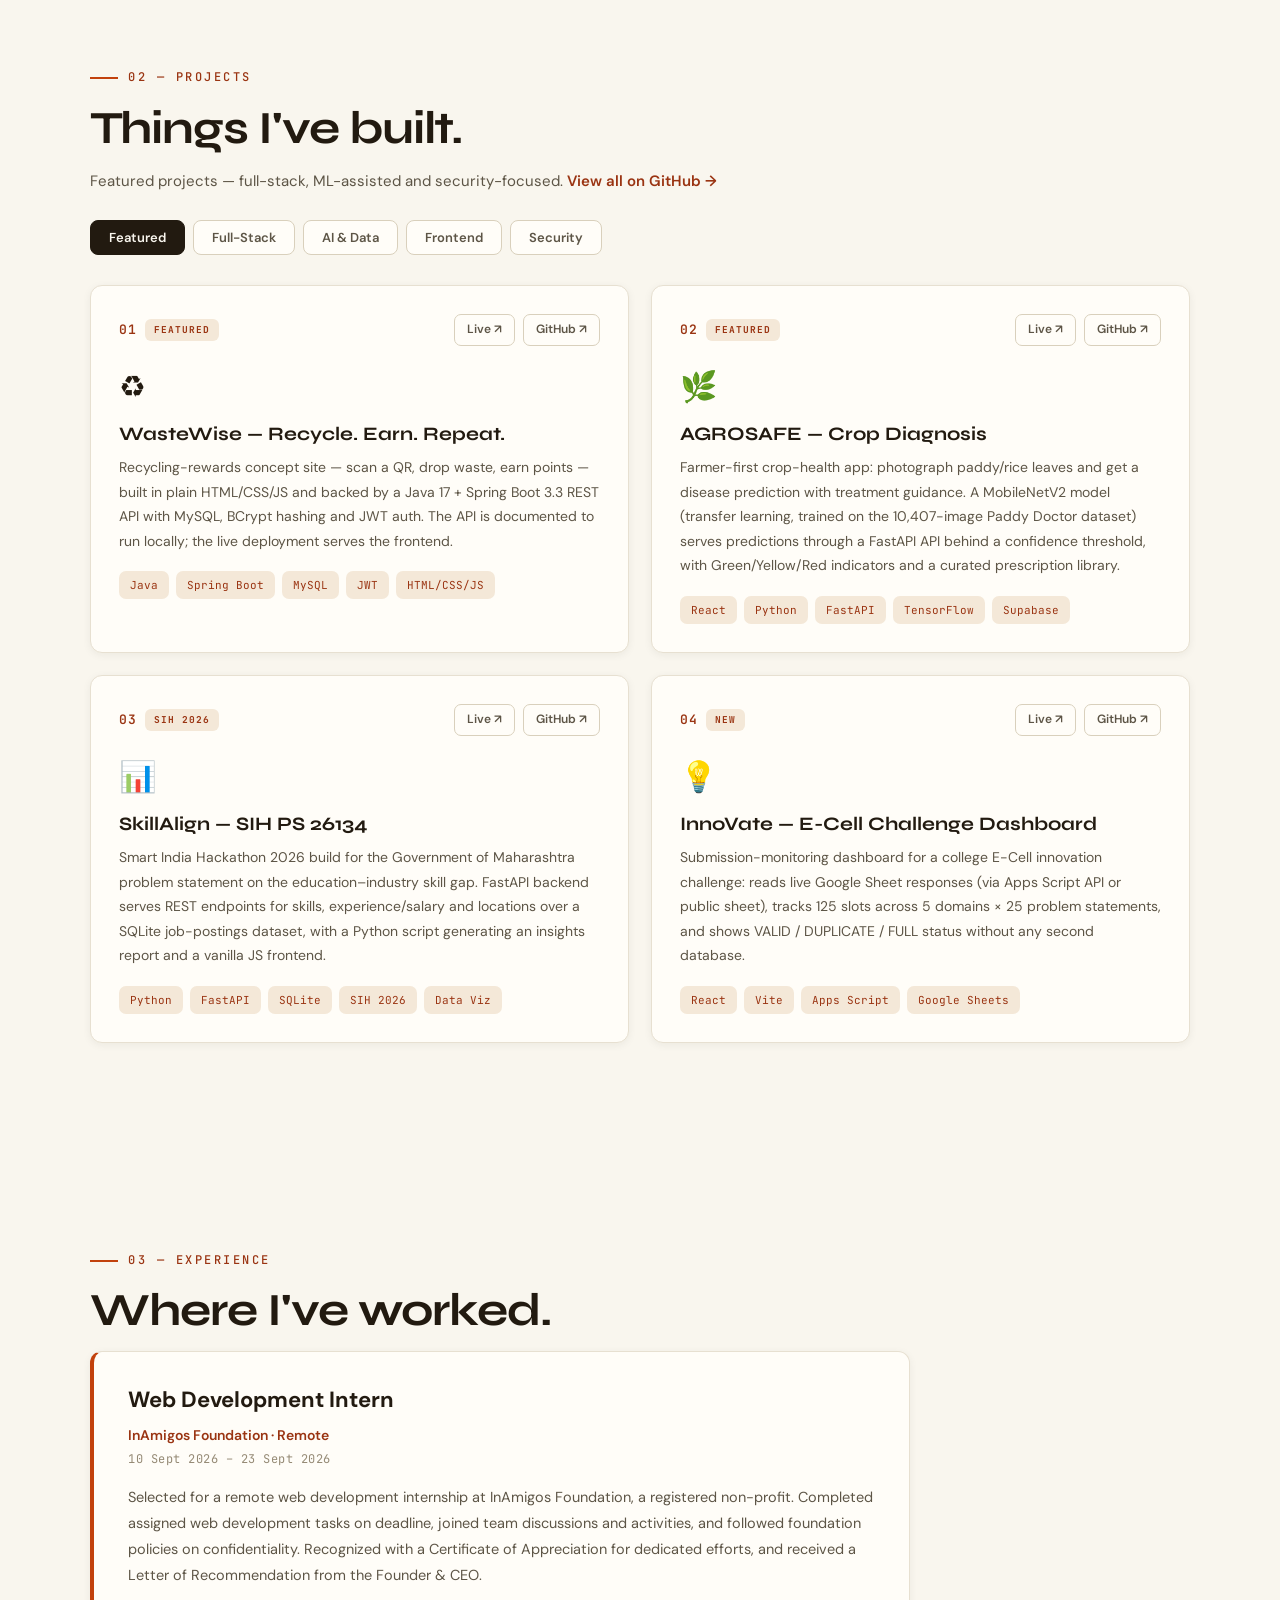
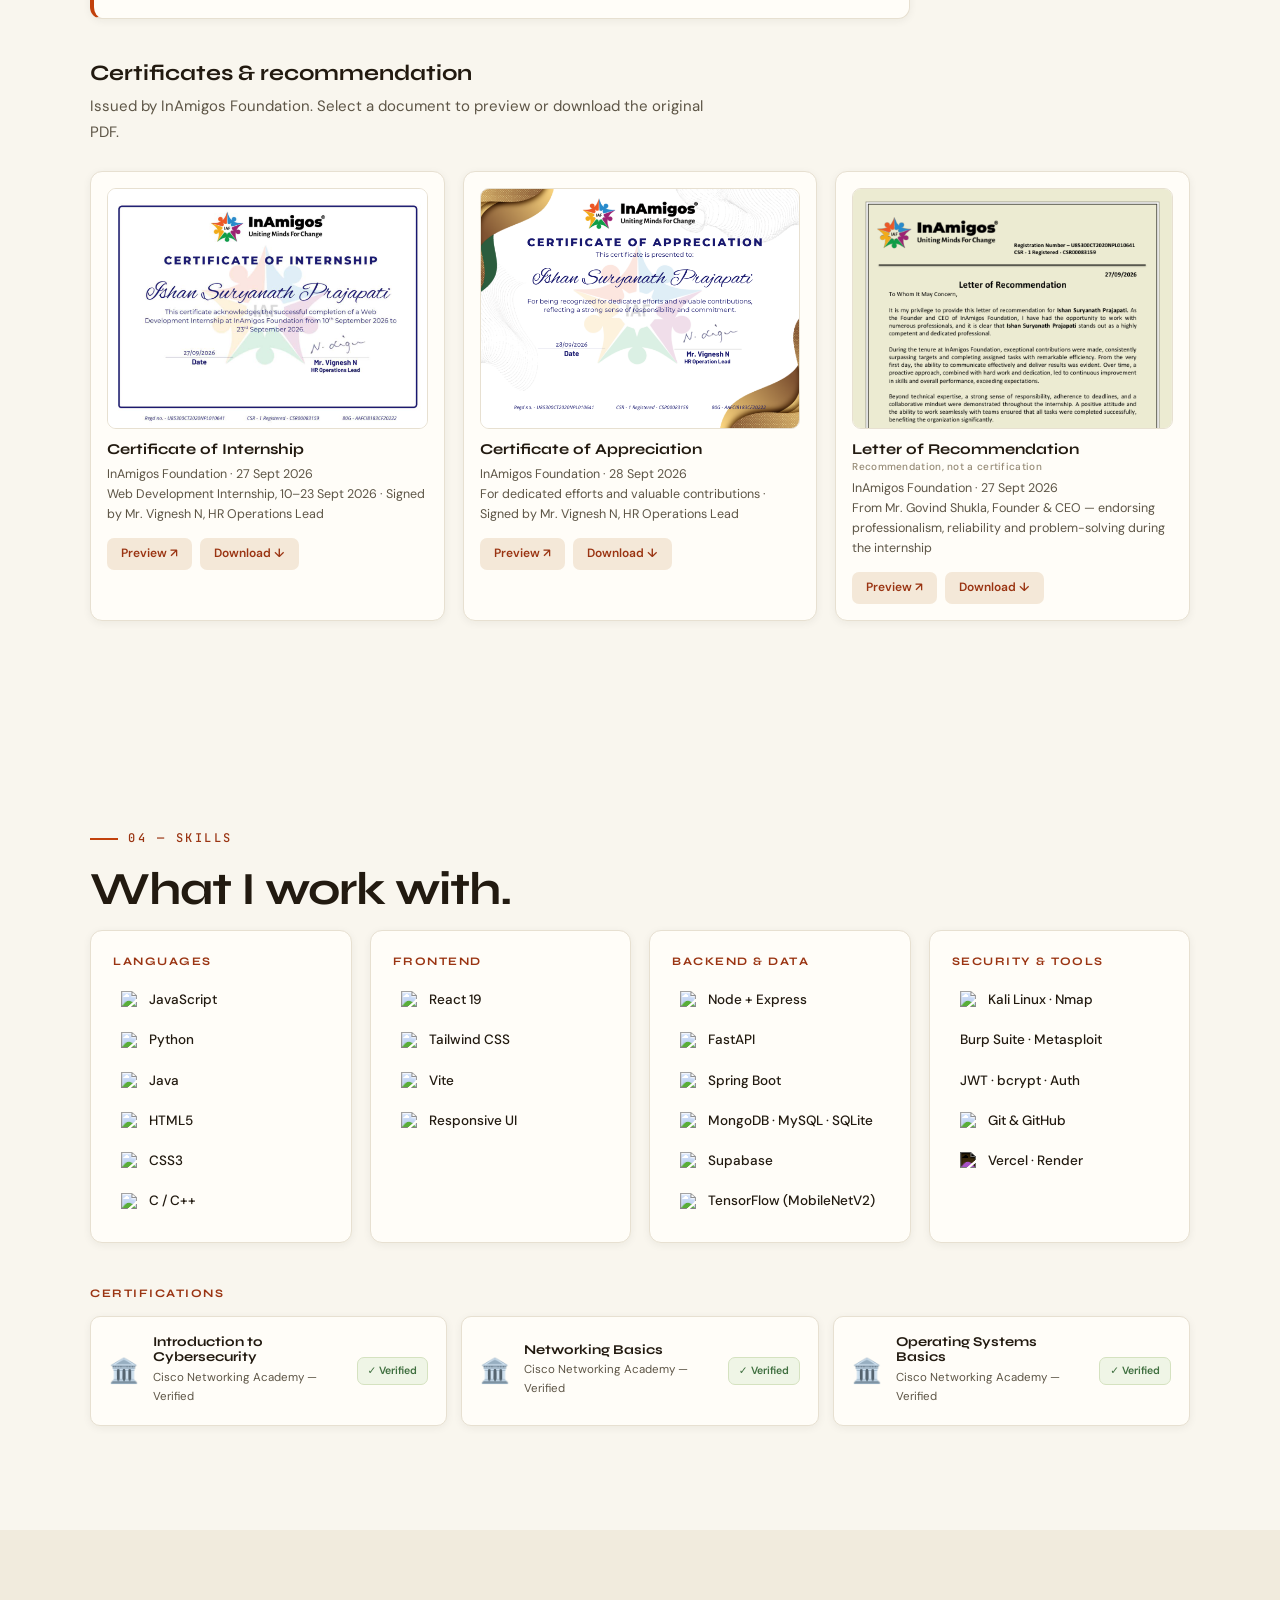
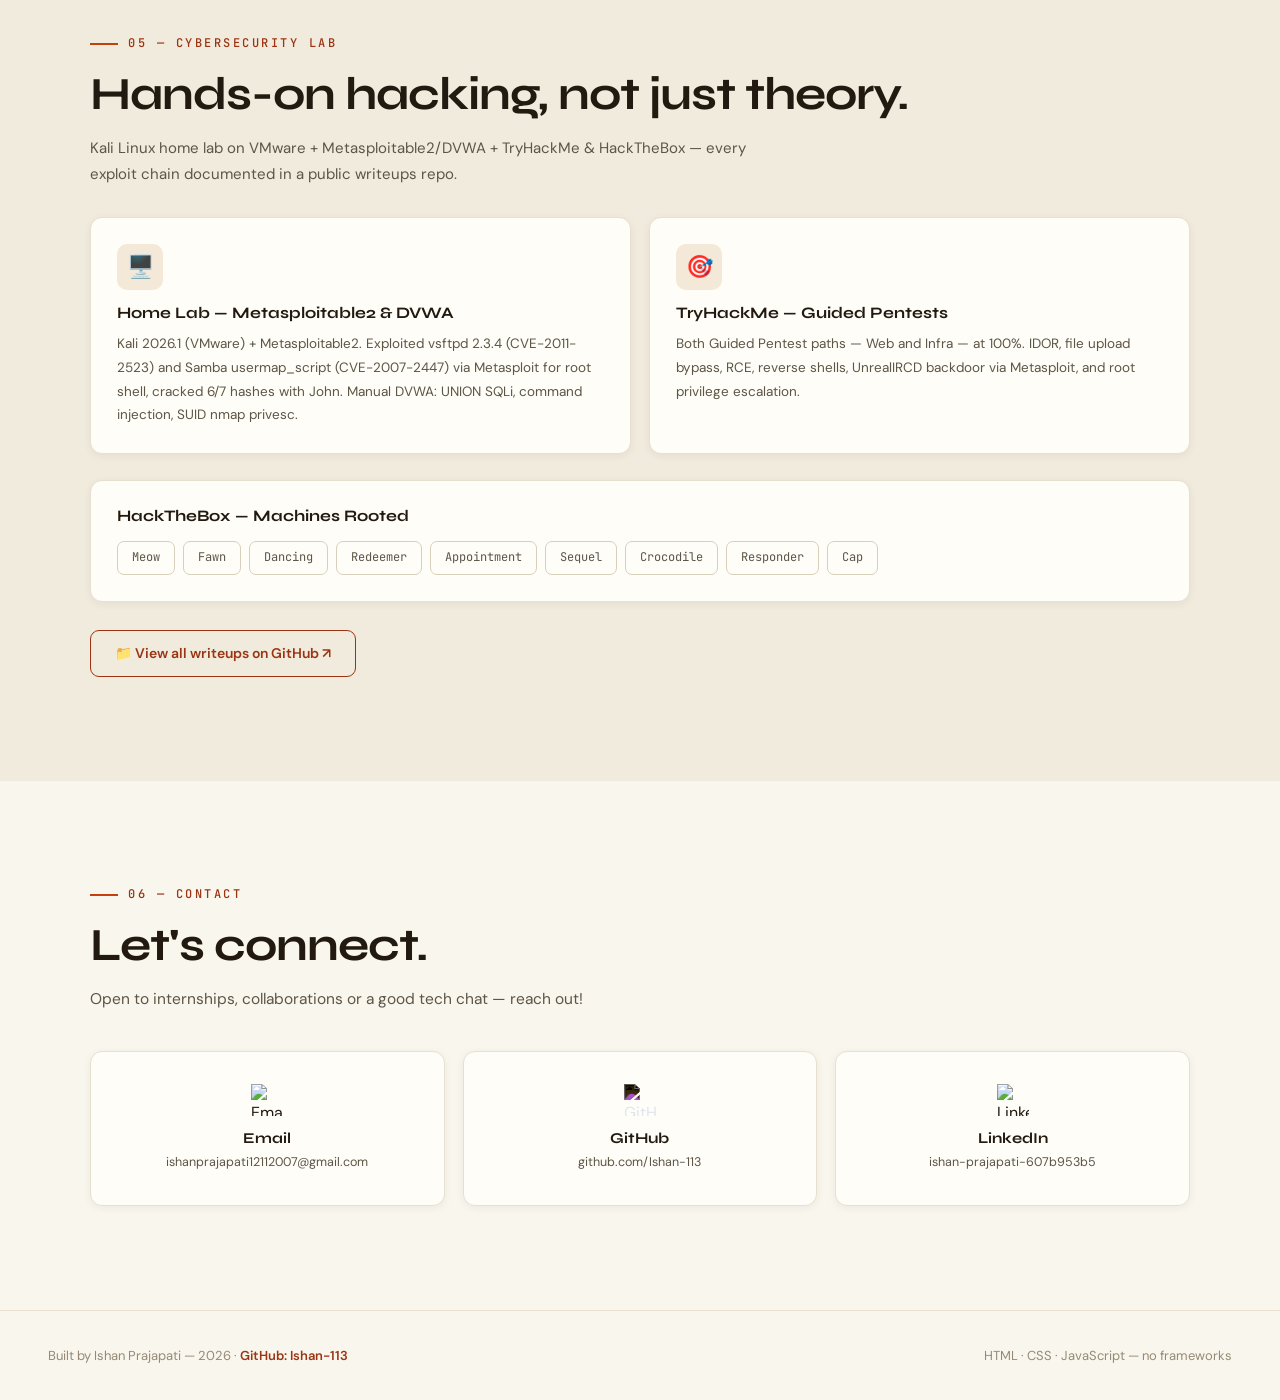
==== commit 58d3a5e7: "Redesign portfolio: warm paper theme, 4 featured projects, performance cleanup - New light theme: wa" ====
--- a/index.html
+++ b/index.html
@@ -12,8 +12,8 @@
   <meta property="og:description" content="Full-stack web projects, an ML-powered crop-health app, SIH 2026 build, and documented cybersecurity lab work."/>
   <meta property="og:url" content="https://portfolio-ishanp.vercel.app/"/>
   <meta name="twitter:card" content="summary"/>
-  <meta name="theme-color" content="#080c14"/>
-  <link rel="icon" href="data:image/svg+xml,%3Csvg xmlns='http://www.w3.org/2000/svg' viewBox='0 0 64 64'%3E%3Crect width='64' height='64' rx='12' fill='%23080c14'/%3E%3Ctext x='32' y='42' font-family='Arial,sans-serif' font-size='28' font-weight='bold' fill='%2360a5fa' text-anchor='middle'%3EIP%3C/text%3E%3C/svg%3E"/>
+  <meta name="theme-color" content="#f9f6ee"/>
+  <link rel="icon" href="data:image/svg+xml,%3Csvg xmlns='http://www.w3.org/2000/svg' viewBox='0 0 64 64'%3E%3Crect width='64' height='64' rx='14' fill='%23c2410c'/%3E%3Ctext x='32' y='43' font-family='Arial,sans-serif' font-size='28' font-weight='bold' fill='%23ffffff' text-anchor='middle'%3EIP%3C/text%3E%3C/svg%3E"/>
   <title>Ishan Prajapati — Portfolio</title>
   <link rel="preconnect" href="https://fonts.googleapis.com"/>
   <link rel="preconnect" href="https://fonts.gstatic.com" crossorigin/>
@@ -42,14 +42,9 @@
 
   <!-- Hero -->
   <section class="hero" id="home">
-    <div class="hero-bg" aria-hidden="true">
-      <div class="blob blob1"></div>
-      <div class="blob blob2"></div>
-      <div class="blob blob3"></div>
-      <div class="grid-overlay"></div>
-    </div>
+    <div class="hero-inner">
     <div class="hero-content">
-      <div class="hero-tag reveal">Available for internships & collaborations</div>
+      <div class="hero-tag reveal">Available for internships &amp; collaborations</div>
       <h1 class="hero-name reveal">Ishan<br/><span>Prajapati</span></h1>
       <p class="hero-title reveal">Computer Engineering Student<br/>
         <span>Full-stack web projects, applied ML, and security lab practice</span>
@@ -68,6 +63,31 @@
         <a href="https://github.com/Ishan-113" target="_blank" rel="noopener">GitHub ↗</a>
       </div>
     </div>
+    <div class="hero-visual">
+      <div class="code-card">
+        <div class="code-head"><span class="code-dot d1"></span><span class="code-dot d2"></span><span class="code-dot d3"></span><span class="code-file">ishan.py</span></div>
+        <pre class="code-body"><span class="c-key">class</span> <span class="c-name">Ishan</span>:
+  <span class="c-key">role</span>  = <span class="c-str">"B.E. Computer Eng."</span>
+  <span class="c-key">base</span>  = <span class="c-str">"Mumbai, India"</span>
+  <span class="c-key">stack</span> = [<span class="c-str">"React"</span>, <span class="c-str">"FastAPI"</span>,
+             <span class="c-str">"Node"</span>, <span class="c-str">"Java"</span>]
+  <span class="c-key">focus</span> = [<span class="c-str">"Full-Stack"</span>, <span class="c-str">"ML"</span>,
+             <span class="c-str">"Cybersecurity"</span>]
+
+  <span class="c-com"># shipped, not just started</span>
+  builds = <span class="c-str">"4 live deployments"</span>
+
+  <span class="c-key">def</span> <span class="c-name">status</span>(<span class="c-key">self</span>):
+    <span class="c-key">return</span> <span class="c-str">"open to internships"</span>
+        </pre>
+      </div>
+      <div class="hero-chip chip-1">&#9881;&#65039; React 19</div>
+      <div class="hero-chip chip-2">&#127807; Spring Boot</div>
+      <div class="hero-chip chip-3">&#128013; FastAPI</div>
+      <div class="hero-chip chip-4">&#128737;&#65039; Kali Linux</div>
+    </div>
+  </div>
+
     <div class="hero-scroll">scroll ↓</div>
   </section>
 
@@ -121,26 +141,77 @@
   </section>
 
   <!-- Projects -->
-  <section class="section section-dark" id="projects">
+  <section class="section" id="projects">
     <div class="container">
       <div class="section-tag reveal">02 — Projects</div>
       <h2 class="section-title reveal">Things I've built.</h2>
-      <p class="section-sub reveal">Full-stack, ML-assisted and security-focused projects — newest first. Everything below links to its public repository; live demos are included where a deployment exists.</p>
+      <p class="section-sub reveal">Featured projects — full-stack, ML-assisted and security-focused. <a href="https://github.com/Ishan-113?tab=repositories" target="_blank" rel="noopener">View all on GitHub →</a></p>
 
       <div class="project-filters reveal" id="projectFilters">
-        <button class="filter-btn active" data-filter="all">All</button>
+        <button class="filter-btn active" data-filter="featured">Featured</button>
         <button class="filter-btn" data-filter="fullstack">Full-Stack</button>
-        <button class="filter-btn" data-filter="ai">AI & Data</button>
+        <button class="filter-btn" data-filter="ai">AI &amp; Data</button>
         <button class="filter-btn" data-filter="frontend">Frontend</button>
         <button class="filter-btn" data-filter="security">Security</button>
       </div>
 
       <div class="projects-grid" id="projectsGrid">
 
-        <!-- 01 InnoVate -->
+        <!-- 01 Wastewise -->
+        <div class="project-card reveal featured" data-category="fullstack">
+          <div class="project-header">
+            <div class="project-num">01 <span class="featured-badge">Featured</span></div>
+            <div class="project-links">
+              <a href="https://wastewise-nine-bay.vercel.app/index.html" target="_blank" rel="noopener">Live ↗</a>
+              <a href="https://github.com/Ishan-113/Wastewise" target="_blank" rel="noopener">GitHub ↗</a>
+            </div>
+          </div>
+          <div class="project-icon">♻️</div>
+          <h3>WasteWise — Recycle. Earn. Repeat.</h3>
+          <p>Recycling-rewards concept site — scan a QR, drop waste, earn points — built in plain HTML/CSS/JS and backed by a Java 17 + Spring Boot 3.3 REST API with MySQL, BCrypt hashing and JWT auth. The API is documented to run locally; the live deployment serves the frontend.</p>
+          <div class="project-tags">
+            <span>Java</span><span>Spring Boot</span><span>MySQL</span><span>JWT</span><span>HTML/CSS/JS</span>
+          </div>
+        </div>
+
+        <!-- 02 AGROSAFE -->
+        <div class="project-card reveal featured" data-category="ai fullstack">
+          <div class="project-header">
+            <div class="project-num">02 <span class="featured-badge">Featured</span></div>
+            <div class="project-links">
+              <a href="https://agrosafe-tawny.vercel.app" target="_blank" rel="noopener">Live ↗</a>
+              <a href="https://github.com/Ishan-113/AGROSAFE" target="_blank" rel="noopener">GitHub ↗</a>
+            </div>
+          </div>
+          <div class="project-icon">🌿</div>
+          <h3>AGROSAFE — Crop Diagnosis</h3>
+          <p>Farmer-first crop-health app: photograph paddy/rice leaves and get a disease prediction with treatment guidance. A MobileNetV2 model (transfer learning, trained on the 10,407-image Paddy Doctor dataset) serves predictions through a FastAPI API behind a confidence threshold, with Green/Yellow/Red indicators and a curated prescription library.</p>
+          <div class="project-tags">
+            <span>React</span><span>Python</span><span>FastAPI</span><span>TensorFlow</span><span>Supabase</span>
+          </div>
+        </div>
+
+        <!-- 03 SkillAlign — SIH 2026 -->
+        <div class="project-card reveal featured" data-category="ai fullstack">
+          <div class="project-header">
+            <div class="project-num">03 <span class="featured-badge">SIH 2026</span></div>
+            <div class="project-links">
+              <a href="https://skill-align-nu.vercel.app" target="_blank" rel="noopener">Live ↗</a>
+              <a href="https://github.com/Ishan-113/SkillAlign" target="_blank" rel="noopener">GitHub ↗</a>
+            </div>
+          </div>
+          <div class="project-icon">📊</div>
+          <h3>SkillAlign — SIH PS 26134</h3>
+          <p>Smart India Hackathon 2026 build for the Government of Maharashtra problem statement on the education–industry skill gap. FastAPI backend serves REST endpoints for skills, experience/salary and locations over a SQLite job-postings dataset, with a Python script generating an insights report and a vanilla JS frontend.</p>
+          <div class="project-tags">
+            <span>Python</span><span>FastAPI</span><span>SQLite</span><span>SIH 2026</span><span>Data Viz</span>
+          </div>
+        </div>
+
+        <!-- 04 InnoVate -->
         <div class="project-card reveal featured" data-category="frontend fullstack">
           <div class="project-header">
-            <div class="project-num">01 <span class="featured-badge">New</span></div>
+            <div class="project-num">04 <span class="featured-badge">New</span></div>
             <div class="project-links">
               <a href="https://inno-vate-seven.vercel.app" target="_blank" rel="noopener">Live ↗</a>
               <a href="https://github.com/Ishan-113/InnoVate" target="_blank" rel="noopener">GitHub ↗</a>
@@ -151,223 +222,6 @@
           <p>Submission-monitoring dashboard for a college E-Cell innovation challenge: reads live Google Sheet responses (via Apps Script API or public sheet), tracks 125 slots across 5 domains × 25 problem statements, and shows VALID / DUPLICATE / FULL status without any second database.</p>
           <div class="project-tags">
             <span>React</span><span>Vite</span><span>Apps Script</span><span>Google Sheets</span>
-          </div>
-        </div>
-
-        <!-- 02 Wastewise — Full Stack Java -->
-        <div class="project-card reveal featured" data-category="fullstack">
-          <div class="project-header">
-            <div class="project-num">02 <span class="featured-badge">Featured</span></div>
-            <div class="project-links">
-              <a href="https://wastewise-nine-bay.vercel.app/index.html" target="_blank" rel="noopener">Live ↗</a>
-              <a href="https://github.com/Ishan-113/Wastewise" target="_blank" rel="noopener">GitHub ↗</a>
-            </div>
-          </div>
-          <div class="project-icon">♻️</div>
-          <h3>WasteWise — Recycle. Earn. Repeat.</h3>
-          <p>Recycling-rewards concept site (scan QR, drop waste, earn points) in plain HTML/CSS/JS, backed by a Java 17 + Spring Boot 3.3 REST API with MySQL, BCrypt hashing and JWT. Note: the API is documented to run locally — the live deployment serves the frontend.</p>
-          <div class="project-tags">
-            <span>Java</span><span>Spring Boot</span><span>MySQL</span><span>JWT</span><span>HTML/CSS/JS</span>
-          </div>
-        </div>
-
-        <!-- 03 Artify -->
-        <div class="project-card reveal featured" data-category="fullstack frontend">
-          <div class="project-header">
-            <div class="project-num">03 <span class="featured-badge">Featured</span></div>
-            <div class="project-links">
-              <a href="https://artify-5g0q.onrender.com" target="_blank" rel="noopener">Live ↗</a>
-              <a href="https://github.com/Ishan-113/Artify" target="_blank" rel="noopener">GitHub ↗</a>
-            </div>
-          </div>
-          <div class="project-icon">🎨</div>
-          <h3>Artify — Where Creativity Comes to Life</h3>
-          <p>Digital art & portfolio platform with cinematic video hero, searchable gallery, category filters, artist portfolios and shareable profile links (artify.studio/your-handle).</p>
-          <div class="project-tags">
-            <span>JavaScript</span><span>Node.js</span><span>Express</span><span>Render</span><span>Portfolio</span>
-          </div>
-        </div>
-
-        <!-- 04 SkillAlign — SIH 2026 -->
-        <div class="project-card reveal featured" data-category="ai fullstack">
-          <div class="project-header">
-            <div class="project-num">04 <span class="featured-badge">SIH 2026</span></div>
-            <div class="project-links">
-              <a href="https://skill-align-nu.vercel.app" target="_blank" rel="noopener">Live ↗</a>
-              <a href="https://github.com/Ishan-113/SkillAlign" target="_blank" rel="noopener">GitHub ↗</a>
-            </div>
-          </div>
-          <div class="project-icon">📊</div>
-          <h3>SkillAlign — SIH PS 26134</h3>
-          <p>Smart India Hackathon 2026 build for the Government of Maharashtra problem statement on the education–industry skill gap. FastAPI backend serves REST endpoints for skills, experience/salary and locations over a SQLite job-postings dataset, with a Python script generating an insights report and a vanilla JS frontend.</p>
-          <div class="project-tags">
-            <span>Python</span><span>FastAPI</span><span>SQLite</span><span>SIH 2026</span><span>Data Viz</span>
-          </div>
-        </div>
-
-        <!-- 05 AGROSAFE -->
-        <div class="project-card reveal featured" data-category="ai fullstack">
-          <div class="project-header">
-            <div class="project-num">05 <span class="featured-badge">Featured</span></div>
-            <div class="project-links">
-              <a href="https://agrosafe-tawny.vercel.app" target="_blank" rel="noopener">Live ↗</a>
-              <a href="https://github.com/Ishan-113/AGROSAFE" target="_blank" rel="noopener">GitHub ↗</a>
-            </div>
-          </div>
-          <div class="project-icon">🌿</div>
-          <h3>AGROSAFE — Crop Diagnosis</h3>
-          <p>Farmer-first crop-health app: photograph paddy/rice leaves and get a disease prediction with treatment guidance. A MobileNetV2 model (transfer learning, trained on the 10,407-image Paddy Doctor dataset) serves predictions through a FastAPI API behind a confidence threshold, with Green/Yellow/Red indicators and a curated prescription library.</p>
-          <div class="project-tags">
-            <span>React</span><span>Python</span><span>FastAPI</span><span>TensorFlow</span><span>Supabase</span>
-          </div>
-        </div>
-
-        <!-- 06 Secure Login App -->
-        <div class="project-card reveal" data-category="fullstack security">
-          <div class="project-header">
-            <div class="project-num">06</div>
-            <div class="project-links">
-              <a href="https://secure-login-app-teal.vercel.app" target="_blank" rel="noopener">Live ↗</a>
-              <a href="https://github.com/Ishan-113/secure-login-app" target="_blank" rel="noopener">GitHub ↗</a>
-            </div>
-          </div>
-          <div class="project-icon">🔐</div>
-          <h3>Secure Login App</h3>
-          <p>Full-stack auth with React + Vite + Tailwind, Node/Express, MongoDB, JWT & bcrypt. Protected dashboard, show/hide password and Render + Vercel deploy.</p>
-          <div class="project-tags">
-            <span>React</span><span>Express</span><span>MongoDB</span><span>JWT</span><span>Tailwind</span>
-          </div>
-        </div>
-
-        <!-- 07 InternGuard AI -->
-        <div class="project-card reveal" data-category="ai security">
-          <div class="project-header">
-            <div class="project-num">07</div>
-            <div class="project-links">
-              <a href="https://internguard-ai.vercel.app" target="_blank" rel="noopener">Live ↗</a>
-              <a href="https://github.com/Ishan-113/internguard-ai" target="_blank" rel="noopener">GitHub ↗</a>
-            </div>
-          </div>
-          <div class="project-icon">🛡️</div>
-          <h3>InternGuard AI</h3>
-          <p>Internship email risk analyzer: paste any offer email, get 0–100 risk score, red flags vs trust signals, tailored next steps and a ready-to-send verification reply.</p>
-          <div class="project-tags">
-            <span>JavaScript</span><span>AI</span><span>Risk Scoring</span><span>Vercel</span>
-          </div>
-        </div>
-
-        <!-- 08 ALETHEIA (team hackathon prototype) -->
-        <div class="project-card reveal" data-category="ai frontend">
-          <div class="project-header">
-            <div class="project-num">08 <span class="featured-badge">Team build</span></div>
-          </div>
-          <div class="project-icon">🔍</div>
-          <h3>ALETHEIA — Misinformation Defense Engine</h3>
-          <p>Team hackathon prototype for real-time misinformation verification: claim streaming, risk scoring, evidence reports and SHA-256-linked records over REST APIs and server-sent events. I contributed to the frontend and verification workflow; presented as a team demo.</p>
-          <div class="project-tags">
-            <span>JavaScript</span><span>REST APIs</span><span>SSE</span><span>Team Prototype</span>
-          </div>
-        </div>
-
-        <!-- 09 Weather App -->
-        <div class="project-card reveal" data-category="frontend">
-          <div class="project-header">
-            <div class="project-num">09</div>
-            <div class="project-links">
-              <a href="https://weather-app-chi-two-25.vercel.app/" target="_blank" rel="noopener">Live ↗</a>
-              <a href="https://github.com/Ishan-113/weather-app" target="_blank" rel="noopener">GitHub ↗</a>
-            </div>
-          </div>
-          <div class="project-icon">🌤️</div>
-          <h3>Weather App</h3>
-          <p>Real-time weather via OpenWeatherMap REST API: city search, temperature, humidity, wind and dynamic icons with async/await + error handling.</p>
-          <div class="project-tags">
-            <span>HTML</span><span>CSS</span><span>JavaScript</span><span>REST API</span>
-          </div>
-        </div>
-
-        <!-- 10 Expense Tracker -->
-        <div class="project-card reveal" data-category="frontend">
-          <div class="project-header">
-            <div class="project-num">10</div>
-            <div class="project-links">
-              <a href="https://expense-tracker-ishan-1224.vercel.app" target="_blank" rel="noopener">Live ↗</a>
-              <a href="https://github.com/Ishan-113/expense-tracker" target="_blank" rel="noopener">GitHub ↗</a>
-            </div>
-          </div>
-          <div class="project-icon">💰</div>
-          <h3>Expense Tracker</h3>
-          <p>Clean tracker with category filters, real-time totals, persistent localStorage and animated monospace UI.</p>
-          <div class="project-tags">
-            <span>JavaScript</span><span>localStorage</span><span>CSS</span>
-          </div>
-        </div>
-
-        <!-- 11 Blackjack -->
-        <div class="project-card reveal" data-category="frontend">
-          <div class="project-header">
-            <div class="project-num">11</div>
-            <div class="project-links">
-              <a href="https://blackjack-alpha-wine.vercel.app/" target="_blank" rel="noopener">Live ↗</a>
-              <a href="https://github.com/Ishan-113/blackjack" target="_blank" rel="noopener">GitHub ↗</a>
-            </div>
-          </div>
-          <div class="project-icon">🃏</div>
-          <h3>Blackjack Game</h3>
-          <p>Playable Blackjack with real suits, bust detection, win logic and chip betting system.</p>
-          <div class="project-tags">
-            <span>JavaScript</span><span>Game Logic</span>
-          </div>
-        </div>
-
-        <!-- 12 GoT Lore Map -->
-        <div class="project-card reveal" data-category="frontend">
-          <div class="project-header">
-            <div class="project-num">12</div>
-            <div class="project-links">
-              <a href="https://go-t-lore-map.vercel.app/" target="_blank" rel="noopener">Live ↗</a>
-              <a href="https://github.com/Ishan-113/GoT-Lore-Map" target="_blank" rel="noopener">GitHub ↗</a>
-            </div>
-          </div>
-          <div class="project-icon">⚔️</div>
-          <h3>GoT Lore Map</h3>
-          <p>Interactive Known World map with character archives and house encyclopaedia for Game of Thrones lore.</p>
-          <div class="project-tags">
-            <span>Interactive Map</span><span>JavaScript</span>
-          </div>
-        </div>
-
-        <!-- 13 Pentest Cheatsheet -->
-        <div class="project-card reveal" data-category="security frontend">
-          <div class="project-header">
-            <div class="project-num">13</div>
-            <div class="project-links">
-              <a href="https://pentest-cheatsheet-tau.vercel.app/" target="_blank" rel="noopener">Live ↗</a>
-              <a href="https://github.com/Ishan-113/Pentest_cheatsheet" target="_blank" rel="noopener">GitHub ↗</a>
-            </div>
-          </div>
-          <div class="project-icon">🖥️</div>
-          <h3>Pentest Cheatsheet Terminal</h3>
-          <p>Kali-style browser terminal for nmap, sqlmap, hydra, gobuster, msfconsole, john, netcat, linPEAS, ffuf & scp.</p>
-          <div class="project-tags">
-            <span>Pentesting</span><span>Linux</span><span>Terminal UI</span>
-          </div>
-        </div>
-
-        <!-- 14 Portfolio -->
-        <div class="project-card reveal" data-category="frontend">
-          <div class="project-header">
-            <div class="project-num">14</div>
-            <div class="project-links">
-              <a href="https://portfolio-ishanp.vercel.app/" target="_blank" rel="noopener">Live ↗</a>
-              <a href="https://github.com/Ishan-113/portfolio" target="_blank" rel="noopener">GitHub ↗</a>
-            </div>
-          </div>
-          <div class="project-icon">✨</div>
-          <h3>This Portfolio</h3>
-          <p>The site you're reading — hand-built with vanilla HTML, CSS and JavaScript: filterable project grid, experience and certificate section, ATS-friendly resume page, and a responsive layout with reduced-motion support.</p>
-          <div class="project-tags">
-            <span>Responsive</span><span>Animations</span><span>Accessibility</span>
           </div>
         </div>
 
@@ -453,7 +307,7 @@
           </div>
         </div>
         <div class="skill-group reveal">
-          <h4>Backend & Data</h4>
+          <h4>Backend &amp; Data</h4>
           <div class="skill-items">
             <div class="skill-item"><img class="skill-logo" src="https://cdn.jsdelivr.net/gh/devicons/devicon/icons/nodejs/nodejs-original.svg" alt="Node.js"/>Node + Express</div>
             <div class="skill-item"><img class="skill-logo" src="https://cdn.jsdelivr.net/gh/devicons/devicon/icons/fastapi/fastapi-original.svg" alt="FastAPI"/>FastAPI</div>
@@ -464,12 +318,12 @@
           </div>
         </div>
         <div class="skill-group reveal">
-          <h4>Security & Tools</h4>
+          <h4>Security &amp; Tools</h4>
           <div class="skill-items">
             <div class="skill-item"><img class="skill-logo" src="https://cdn.jsdelivr.net/gh/devicons/devicon/icons/linux/linux-original.svg" alt="Linux"/>Kali Linux · Nmap</div>
             <div class="skill-item">Burp Suite · Metasploit</div>
             <div class="skill-item">JWT · bcrypt · Auth</div>
-            <div class="skill-item"><img class="skill-logo" src="https://cdn.jsdelivr.net/gh/devicons/devicon/icons/git/git-original.svg" alt="Git"/>Git & GitHub</div>
+            <div class="skill-item"><img class="skill-logo" src="https://cdn.jsdelivr.net/gh/devicons/devicon/icons/git/git-original.svg" alt="Git"/>Git &amp; GitHub</div>
             <div class="skill-item"><img class="skill-logo" src="https://cdn.jsdelivr.net/gh/devicons/devicon/icons/vercel/vercel-original.svg" alt="Vercel" style="filter:invert(1)"/>Vercel · Render</div>
           </div>
         </div>
@@ -513,12 +367,12 @@
     <div class="container">
       <div class="section-tag reveal">05 — Cybersecurity Lab</div>
       <h2 class="section-title reveal">Hands-on hacking, not just theory.</h2>
-      <p class="cyberlab-desc reveal">Kali Linux home lab on VMware + Metasploitable2/DVWA + TryHackMe & HackTheBox — every exploit chain documented in a public writeups repo.</p>
+      <p class="cyberlab-desc reveal">Kali Linux home lab on VMware + Metasploitable2/DVWA + TryHackMe &amp; HackTheBox — every exploit chain documented in a public writeups repo.</p>
 
       <div class="cyberlab-grid">
         <div class="cyber-card reveal">
           <div class="cyber-card-icon">🖥️</div>
-          <h4>Home Lab — Metasploitable2 & DVWA</h4>
+          <h4>Home Lab — Metasploitable2 &amp; DVWA</h4>
           <p>Kali 2026.1 (VMware) + Metasploitable2. Exploited vsftpd 2.3.4 (CVE-2011-2523) and Samba usermap_script (CVE-2007-2447) via Metasploit for root shell, cracked 6/7 hashes with John. Manual DVWA: UNION SQLi, command injection, SUID nmap privesc.</p>
         </div>
         <div class="cyber-card reveal">
--- a/style.css
+++ b/style.css
@@ -1,255 +1,521 @@
-/* ============ RESET & BASE ============ */
+/* ============================================================
+   Ishan Prajapati — Portfolio
+   Warm paper · ink · burnt-orange accent
+   Flat, editorial, human. No gradients, no glow.
+   ============================================================ */
+
+/* ---------- Reset ---------- */
 *,*::before,*::after{margin:0;padding:0;box-sizing:border-box}
+
 :root{
-  --blue:#3b82f6;--blue-light:#60a5fa;--blue-dark:#1d4ed8;
-  --bg:#080c14;--bg-dark:#050810;--bg-card:#0d1526;--bg-card2:#111827;
-  --border:rgba(59,130,246,0.15);--border-light:rgba(255,255,255,0.06);
-  --text:#e2e8f0;--text-muted:#64748b;--text-dim:#334155;
-}
-html{scroll-behavior:smooth;scrollbar-width:thin;scrollbar-color:#1d4ed8 var(--bg)}
-body{font-family:'DM Sans',sans-serif;background:var(--bg);color:var(--text);line-height:1.6;overflow-x:hidden;-webkit-font-smoothing:antialiased}
+  --bg:#f9f6ee;          /* warm cream paper */
+  --bg-alt:#f1ebdd;      /* deeper paper for alt sections */
+  --card:#fffdf8;        /* warm white card */
+  --border:#e7e0d1;
+  --border-strong:#d9d0bc;
+  --text:#221a10;        /* warm ink */
+  --text-muted:#5d5546;
+  --text-dim:#958a75;
+
+  --accent:#c2410c;      /* burnt orange */
+  --accent-strong:#9a3412;
+  --accent-tint:#f4e8d8; /* warm sand */
+
+  --shadow-sm:0 2px 8px rgba(34,26,16,.06);
+  --shadow-md:0 10px 28px rgba(34,26,16,.09);
+  --shadow-lg:0 18px 44px rgba(34,26,16,.12);
+
+  --radius:12px;
+}
+
+html{scroll-behavior:smooth;scrollbar-width:thin;scrollbar-color:#cf8f5a var(--bg)}
+body{
+  font-family:'DM Sans',system-ui,sans-serif;
+  background:var(--bg);
+  color:var(--text);
+  line-height:1.65;
+  overflow-x:hidden;
+  -webkit-font-smoothing:antialiased;
+}
 a{text-decoration:none;color:inherit}
-::selection{background:rgba(59,130,246,0.3);color:#fff}
-::-webkit-scrollbar{width:4px}::-webkit-scrollbar-track{background:var(--bg)}::-webkit-scrollbar-thumb{background:#1d4ed8;border-radius:2px}::-webkit-scrollbar-thumb:hover{background:var(--blue)}
-
-/* Progress bar */
-.scroll-progress{position:fixed;top:0;left:0;height:2px;background:linear-gradient(90deg,var(--blue),#818cf8);width:0%;z-index:200;transition:width 0.08s linear}
-
-/* ============ NAV ============ */
-nav{position:fixed;top:0;left:0;right:0;z-index:100;display:flex;justify-content:space-between;align-items:center;padding:18px 60px;background:rgba(8,12,20,0.82);backdrop-filter:blur(14px) saturate(1.2);border-bottom:1px solid var(--border-light);transition:background 0.3s,padding 0.3s,border-color 0.3s}
-nav.scrolled{padding:14px 60px;background:rgba(8,12,20,0.92);border-bottom-color:rgba(59,130,246,0.18)}
-.nav-logo{font-family:'Syne',sans-serif;font-weight:800;font-size:20px;color:var(--blue-light);letter-spacing:1px}
-.nav-links{display:flex;gap:30px;align-items:center;font-size:14px}
-.nav-links a{color:var(--text-muted);transition:color 0.2s;font-weight:400;position:relative}
-.nav-links a::after{content:'';position:absolute;left:0;bottom:-4px;width:0;height:1.5px;background:var(--blue-light);transition:width 0.25s}
-.nav-links a:hover{color:var(--text)} .nav-links a:hover::after{width:100%}
-.nav-active{color:var(--blue-light)!important} .nav-active::after{width:100%!important}
-.nav-resume{background:rgba(59,130,246,0.1);border:1px solid var(--border);color:var(--blue-light)!important;padding:7px 18px;border-radius:999px;font-weight:500;transition:all 0.2s!important}
+img{max-width:100%}
+::selection{background:var(--accent);color:#fff}
+::-webkit-scrollbar{width:5px}
+::-webkit-scrollbar-track{background:var(--bg)}
+::-webkit-scrollbar-thumb{background:#cf8f5a;border-radius:99px}
+::-webkit-scrollbar-thumb:hover{background:var(--accent)}
+:focus-visible{outline:2px solid var(--accent);outline-offset:2px;border-radius:4px}
+
+h1,h2,h3,h4,h5{font-family:'Syne',sans-serif;line-height:1.15}
+.mono{font-family:'JetBrains Mono',monospace}
+.container{max-width:1100px;margin:0 auto}
+
+/* ---------- Scroll progress (solid, not gradient) ---------- */
+.scroll-progress{
+  position:fixed;top:0;left:0;height:3px;width:0%;
+  background:var(--accent);z-index:300;transition:width .08s linear;
+}
+
+/* ---------- Nav ---------- */
+nav{
+  position:fixed;top:0;left:0;right:0;z-index:200;
+  display:flex;justify-content:space-between;align-items:center;
+  padding:16px 48px;
+  background:rgba(249,246,238,.88);
+  backdrop-filter:blur(12px) saturate(1.3);
+  -webkit-backdrop-filter:blur(12px) saturate(1.3);
+  border-bottom:1px solid var(--border);
+  transition:box-shadow .3s;
+}
+nav.scrolled{box-shadow:var(--shadow-sm)}
+.nav-logo{
+  display:inline-flex;align-items:center;justify-content:center;
+  width:40px;height:40px;border-radius:10px;font-size:15px;font-weight:800;
+  color:var(--bg);background:var(--text);letter-spacing:.5px;
+}
+.nav-links{display:flex;gap:28px;align-items:center;font-size:14.5px}
+.nav-links a{color:var(--text-muted);font-weight:500;position:relative;padding:4px 0;transition:color .2s}
+.nav-links a::after{
+  content:'';position:absolute;left:0;bottom:0;width:0;height:2px;
+  background:var(--accent);transition:width .25s;
+}
+.nav-links a:hover{color:var(--text)}
+.nav-links a:hover::after{width:100%}
+.nav-active{color:var(--accent-strong)!important}
+.nav-active::after{width:100%!important}
+.nav-resume{
+  background:var(--accent);color:#fff!important;padding:8px 20px!important;
+  border-radius:8px;font-weight:600;transition:all .25s;
+}
 .nav-resume::after{display:none}
-.nav-resume:hover{background:rgba(59,130,246,0.2)!important;border-color:var(--blue)!important;transform:translateY(-1px)}
-.nav-hamburger{display:none;flex-direction:column;justify-content:center;gap:5px;cursor:pointer;padding:6px;background:none;border:none;z-index:200}
-.nav-hamburger span{display:block;width:22px;height:2px;background:var(--text);border-radius:2px;transition:all 0.3s cubic-bezier(0.22,1,0.36,1)}
+.nav-resume:hover{background:var(--accent-strong);transform:translateY(-1px)}
+.nav-hamburger{
+  display:none;flex-direction:column;justify-content:center;gap:5px;
+  cursor:pointer;padding:8px;background:none;border:none;
+}
+.nav-hamburger span{display:block;width:22px;height:2px;background:var(--text);transition:all .3s}
 .nav-hamburger.open span:nth-child(1){transform:translateY(7px) rotate(45deg)}
 .nav-hamburger.open span:nth-child(2){opacity:0;transform:scale(0)}
 .nav-hamburger.open span:nth-child(3){transform:translateY(-7px) rotate(-45deg)}
 
-/* ============ HERO ============ */
-.hero{min-height:100vh;display:flex;flex-direction:column;justify-content:center;align-items:flex-start;padding:120px 60px 60px;position:relative;overflow:hidden}
-.hero-bg{position:absolute;inset:0;pointer-events:none;overflow:hidden}
-.blob{position:absolute;border-radius:50%;filter:blur(80px);opacity:0.13;will-change:transform}
-.blob1{width:560px;height:560px;background:var(--blue);top:-120px;right:-80px;animation:blobFloat1 12s ease-in-out infinite}
-.blob2{width:380px;height:380px;background:#818cf8;bottom:40px;left:180px;animation:blobFloat2 14s ease-in-out infinite}
-.blob3{width:300px;height:300px;background:#22d3ee;top:50%;left:45%;opacity:0.06;animation:blobFloat3 16s ease-in-out infinite}
-@keyframes blobFloat1{0%,100%{transform:translate(0,0) scale(1)}50%{transform:translate(-40px,30px) scale(1.05)}}
-@keyframes blobFloat2{0%,100%{transform:translate(0,0)}50%{transform:translate(25px,-25px)}}
-@keyframes blobFloat3{0%,100%{transform:translate(0,0)}50%{transform:translate(-20px,20px)}}
-.grid-overlay{position:absolute;inset:0;background-image:linear-gradient(rgba(59,130,246,0.04)1px,transparent 1px),linear-gradient(90deg,rgba(59,130,246,0.04)1px,transparent 1px);background-size:60px 60px;mask-image:radial-gradient(ellipse 80% 70% at 50% 30%,black 40%,transparent 80%)}
-.hero-content{position:relative;z-index:1;max-width:720px}
-.hero-tag{display:inline-flex;align-items:center;gap:8px;font-size:12px;color:var(--blue-light);background:rgba(59,130,246,0.08);border:1px solid var(--border);padding:6px 14px;border-radius:999px;margin-bottom:28px;letter-spacing:0.4px;backdrop-filter:blur(6px)}
-.hero-tag::before{content:'';width:6px;height:6px;background:#22c55e;border-radius:50%;animation:pulseDot 2s infinite;box-shadow:0 0 8px rgba(34,197,94,0.6)}
-@keyframes pulseDot{0%,100%{opacity:1;transform:scale(1)}50%{opacity:0.6;transform:scale(0.9)}}
-.hero-name{font-family:'Syne',sans-serif;font-size:clamp(56px,8vw,96px);font-weight:800;line-height:0.92;letter-spacing:-2.5px;margin-bottom:20px;color:#f8fafc}
-.hero-name span{background:linear-gradient(90deg,#60a5fa 0%,#818cf8 40%,#60a5fa 100%);background-size:200% 100%;-webkit-background-clip:text;-webkit-text-fill-color:transparent;background-clip:text;animation:shimmer 5s linear infinite;display:block}
-@keyframes shimmer{0%{background-position:0% 50%}100%{background-position:200% 50%}}
-.hero-title{font-size:16px;color:var(--text-muted);margin-bottom:16px;line-height:1.8}
-.hero-title span{color:var(--blue-light);font-weight:500}
-.hero-desc{font-size:15px;color:var(--text-muted);max-width:520px;margin-bottom:36px;line-height:1.75}
-.hero-btns{display:flex;gap:12px;margin-bottom:56px;flex-wrap:wrap}
-.btn-primary{background:var(--blue);color:#fff;padding:12px 26px;border-radius:10px;font-weight:600;font-size:14px;transition:all 0.25s;box-shadow:0 4px 20px rgba(59,130,246,0.3);border:1px solid transparent;display:inline-flex;align-items:center;gap:6px}
-.btn-primary:hover{background:var(--blue-light);box-shadow:0 8px 30px rgba(59,130,246,0.45);transform:translateY(-2px)}
-.btn-secondary{background:rgba(255,255,255,0.04);color:var(--text);padding:12px 26px;border-radius:10px;font-weight:500;font-size:14px;border:1px solid var(--border-light);transition:all 0.25s;backdrop-filter:blur(6px)}
-.btn-secondary:hover{border-color:rgba(59,130,246,0.3);background:rgba(255,255,255,0.07);transform:translateY(-2px)}
-.btn-ghost{color:var(--text-muted);padding:12px 18px;font-size:14px;font-weight:500;transition:color 0.2s;display:inline-flex;align-items:center}
-.btn-ghost:hover{color:var(--blue-light)}
-.stat span{font-family:'Syne',sans-serif;font-size:28px;font-weight:700;color:var(--blue-light);display:block;line-height:1}
-.hero-facts{display:flex;align-items:center;gap:12px;flex-wrap:wrap;font-size:13px;color:var(--text-muted)}
-.hero-facts a{color:var(--blue-light);font-weight:500}
-.hero-facts a:hover{text-decoration:underline}
-.hero-facts-dot{color:var(--text-dim)}
-.hero-scroll{position:absolute;bottom:32px;left:60px;font-size:10px;color:var(--text-dim);letter-spacing:1.8px;text-transform:uppercase;animation:scrollHint 2s ease-in-out infinite}
-@keyframes scrollHint{0%,100%{transform:translateY(0);opacity:0.6}50%{transform:translateY(6px);opacity:1}}
-
-/* ============ SECTIONS ============ */
-.section{padding:100px 60px;position:relative}
-.section-dark{background:var(--bg-dark)}
-.container{max-width:1080px;margin:0 auto}
-.section-tag{font-family:'JetBrains Mono',monospace;font-size:11px;font-weight:500;color:var(--blue-light);letter-spacing:2px;text-transform:uppercase;margin-bottom:16px}
-.section-title{font-family:'Syne',sans-serif;font-size:clamp(32px,4vw,48px);font-weight:700;line-height:1.1;letter-spacing:-1px;color:#f8fafc;margin-bottom:12px}
-.section-sub{font-size:14px;color:var(--text-muted);margin-bottom:28px;max-width:600px;line-height:1.6}
-
-/* Filters */
-.project-filters{display:flex;gap:8px;margin-bottom:28px;flex-wrap:wrap}
-.filter-btn{font-family:'DM Sans',sans-serif;font-size:12px;font-weight:500;padding:7px 16px;border-radius:999px;border:1px solid var(--border-light);background:rgba(255,255,255,0.02);color:var(--text-muted);cursor:pointer;transition:all 0.2s}
-.filter-btn:hover{border-color:var(--border);color:var(--text)}
-.filter-btn.active{background:var(--blue);border-color:var(--blue);color:#fff;box-shadow:0 4px 14px rgba(59,130,246,0.3)}
-
-/* ============ ABOUT ============ */
-.about-grid{display:grid;grid-template-columns:1.15fr 0.85fr;gap:60px;align-items:start}
-.about-left p{font-size:15px;color:var(--text-muted);line-height:1.85;margin-bottom:16px}
-.about-links{display:flex;gap:18px;margin-top:24px;flex-wrap:wrap}
-.about-links a{font-size:13px;color:var(--blue-light);font-weight:500;transition:opacity 0.2s;border-bottom:1px solid transparent}
-.about-links a:hover{opacity:0.8;border-bottom-color:var(--blue-light)}
-.about-right{display:grid;grid-template-columns:1fr 1fr;gap:12px}
-.about-card{background:var(--bg-card);border:1px solid var(--border-light);border-radius:14px;padding:18px;display:flex;flex-direction:column;gap:8px;transition:all 0.35s cubic-bezier(0.22,1,0.36,1)}
-.about-card:hover{border-color:rgba(59,130,246,0.35);box-shadow:0 10px 30px rgba(0,0,0,0.25),0 0 20px rgba(59,130,246,0.06);transform:translateY(-4px)}
-.about-card-icon{font-size:20px}
-.about-card-text h4{font-family:'Syne',sans-serif;font-size:13px;font-weight:600;color:#f8fafc;margin-bottom:4px}
-.about-card-text p{font-size:12px;color:var(--text-muted);line-height:1.5}
-
-/* ============ PROJECTS ============ */
-.projects-grid{display:grid;grid-template-columns:repeat(2,1fr);gap:16px}
-.project-card{background:var(--bg-card2);border:1px solid var(--border-light);border-radius:16px;padding:26px;position:relative;overflow:hidden;transition:transform 0.4s cubic-bezier(0.22,1,0.36,1),border-color 0.3s,box-shadow 0.3s,opacity 0.3s;transform-style:preserve-3d;will-change:transform}
-.project-card::before{content:'';position:absolute;top:0;left:0;right:0;height:2px;background:linear-gradient(90deg,var(--blue),transparent);opacity:0;transition:opacity 0.3s}
-.project-card:hover{border-color:rgba(59,130,246,0.25);box-shadow:0 20px 40px rgba(0,0,0,0.4),0 0 0 1px rgba(59,130,246,0.05);transform:translateY(-6px)}
+/* ---------- Hero ---------- */
+.hero{
+  min-height:100svh;display:flex;flex-direction:column;justify-content:center;
+  padding:130px 48px 80px;position:relative;overflow:hidden;
+}
+/* barely-there warm washes, static */
+.hero::before{
+  content:'';position:absolute;top:-220px;right:-160px;width:600px;height:600px;
+  background:radial-gradient(circle,rgba(194,65,12,.08),transparent 65%);
+  border-radius:50%;pointer-events:none;
+}
+.hero::after{
+  content:'';position:absolute;bottom:-240px;left:-180px;width:520px;height:520px;
+  background:radial-gradient(circle,rgba(146,101,52,.06),transparent 65%);
+  border-radius:50%;pointer-events:none;
+}
+.hero-inner{
+  width:100%;display:grid;grid-template-columns:1.05fr .95fr;gap:56px;
+  align-items:center;position:relative;z-index:1;
+}
+.hero-content{max-width:700px}
+
+.hero-tag{
+  display:inline-flex;align-items:center;gap:8px;
+  font-size:13px;font-weight:600;color:var(--accent-strong);
+  background:var(--accent-tint);border:1px solid #e8d8c0;
+  border-radius:8px;margin-bottom:26px;
+  padding:7px 14px;
+}
+.hero-tag::before{
+  content:'';width:7px;height:7px;border-radius:50%;
+  background:#3f8f3f;
+}
+.hero-name{
+  font-size:clamp(50px,9.5vw,92px);font-weight:800;letter-spacing:-2px;
+  color:var(--text);margin-bottom:22px;
+}
+/* solid two-tone name — no gradient */
+.hero-name span{color:var(--accent)}
+.hero-title{font-size:18px;font-weight:500;color:var(--text-muted);margin-bottom:18px;line-height:1.7}
+.hero-title span{color:var(--accent-strong);font-weight:600}
+.hero-desc{font-size:16.5px;color:var(--text-muted);max-width:540px;margin-bottom:38px;line-height:1.8}
+.hero-btns{display:flex;gap:14px;margin-bottom:52px;flex-wrap:wrap}
+.btn-primary{
+  background:var(--accent);color:#fff;
+  padding:14px 28px;border-radius:9px;font-weight:600;font-size:15px;
+  box-shadow:0 6px 16px rgba(194,65,12,.22);transition:all .25s;
+  display:inline-flex;align-items:center;gap:8px;
+}
+.btn-primary:hover{background:var(--accent-strong);transform:translateY(-2px)}
+.btn-secondary{
+  background:var(--card);color:var(--text);padding:13px 28px;border-radius:9px;
+  font-weight:600;font-size:15px;border:1px solid var(--border-strong);
+  transition:all .25s;display:inline-flex;align-items:center;gap:8px;
+}
+.btn-secondary:hover{border-color:var(--text);transform:translateY(-2px)}
+.btn-ghost{
+  color:var(--text-muted);padding:13px 8px;font-size:15px;font-weight:600;
+  display:inline-flex;align-items:center;transition:color .2s;
+}
+.btn-ghost:hover{color:var(--accent-strong)}
+
+.hero-facts{
+  display:flex;align-items:center;gap:12px;flex-wrap:wrap;
+  font-size:13.5px;color:var(--text-muted);
+}
+.hero-facts a{color:var(--accent-strong);font-weight:600;border-bottom:1px solid transparent}
+.hero-facts a:hover{border-bottom-color:var(--accent-strong)}
+.hero-facts-dot{color:var(--text-dim);font-weight:700}
+
+.hero-scroll{
+  position:absolute;bottom:34px;left:48px;
+  font-family:'JetBrains Mono',monospace;font-size:11px;letter-spacing:2px;
+  text-transform:uppercase;color:var(--text-dim);
+}
+
+/* ---------- Sections ---------- */
+.section{padding:104px 48px;position:relative}
+.section-tag{
+  font-family:'JetBrains Mono',monospace;font-size:12px;font-weight:500;
+  color:var(--accent-strong);letter-spacing:2.5px;text-transform:uppercase;
+  display:flex;align-items:center;gap:10px;margin-bottom:14px;
+}
+.section-tag::before{content:'';width:28px;height:2px;background:var(--accent)}
+.section-title{
+  font-size:clamp(30px,4.5vw,46px);font-weight:700;letter-spacing:-1px;
+  color:var(--text);margin-bottom:14px;
+}
+.section-sub{font-size:15px;color:var(--text-muted);margin-bottom:26px;max-width:640px;line-height:1.7}
+.section-sub a{color:var(--accent-strong);font-weight:600}
+.section-sub a:hover{text-decoration:underline}
+.section-dark{background:var(--bg-alt)}
+
+/* ---------- About ---------- */
+#about .section-tag{margin-bottom:6px}
+.about-grid{display:grid;grid-template-columns:1.2fr .8fr;gap:64px;align-items:start}
+.about-left p{font-size:15.5px;color:var(--text-muted);line-height:1.85;margin-bottom:16px}
+.about-left .section-title{margin-bottom:18px}
+.about-links{display:flex;gap:12px;margin-top:22px;flex-wrap:wrap}
+.about-links a{
+  font-size:13.5px;color:var(--accent-strong);font-weight:600;
+  background:var(--accent-tint);border-radius:8px;transition:all .2s;
+  padding:8px 16px;
+}
+.about-links a:hover{background:var(--accent);color:#fff;transform:translateY(-2px)}
+.about-right{display:grid;grid-template-columns:1fr 1fr;gap:14px}
+.about-card{
+  background:var(--card);border:1px solid var(--border);border-radius:var(--radius);
+  padding:20px;display:flex;gap:12px;align-items:flex-start;
+  box-shadow:var(--shadow-sm);transition:all .3s;
+}
+.about-card:hover{transform:translateY(-4px);box-shadow:var(--shadow-md);border-color:var(--border-strong)}
+.about-card-icon{font-size:22px}
+.about-card-text h4{font-size:13px;font-weight:700;color:var(--text);margin-bottom:4px;letter-spacing:.3px}
+.about-card-text p{font-size:12.5px;color:var(--text-muted);line-height:1.55}
+
+/* ---------- Projects ---------- */
+.project-filters{display:flex;gap:8px;margin-bottom:30px;flex-wrap:wrap}
+.filter-btn{
+  font-family:'DM Sans',sans-serif;font-size:13px;font-weight:600;
+  padding:8px 18px;border-radius:8px;cursor:pointer;
+  border:1px solid var(--border-strong);background:var(--card);color:var(--text-muted);
+  transition:all .2s;
+}
+.filter-btn:hover{border-color:var(--accent);color:var(--accent-strong)}
+.filter-btn.active{background:var(--text);border-color:var(--text);color:var(--bg)}
+.projects-grid{display:grid;grid-template-columns:1fr 1fr;gap:22px}
+.project-card{
+  background:var(--card);border:1px solid var(--border);
+  border-radius:var(--radius);padding:28px;position:relative;overflow:hidden;
+  box-shadow:var(--shadow-sm);
+  transition:transform .35s cubic-bezier(.22,1,.36,1),box-shadow .35s,border-color .35s,opacity .3s;
+}
+.project-card::before{
+  content:'';position:absolute;top:0;left:0;right:0;height:3px;
+  background:var(--accent);opacity:0;transition:opacity .3s;
+}
+.project-card:hover{transform:translateY(-6px);box-shadow:var(--shadow-md);border-color:var(--border-strong)}
 .project-card:hover::before{opacity:1}
-.project-card.featured{border-color:rgba(59,130,246,0.18);background:linear-gradient(180deg,rgba(59,130,246,0.03),var(--bg-card2))}
 .project-card.hidden{display:none}
-.featured-badge{font-size:9px;font-weight:700;letter-spacing:0.8px;text-transform:uppercase;background:linear-gradient(90deg,var(--blue),#818cf8);color:#fff;padding:3px 8px;border-radius:999px;margin-left:8px;vertical-align:middle}
-.project-header{display:flex;justify-content:space-between;align-items:center;margin-bottom:18px}
-.project-num{font-family:'JetBrains Mono',monospace;font-size:11px;font-weight:600;color:var(--blue-light);letter-spacing:1px;display:flex;align-items:center}
-.project-links{display:flex;gap:10px}
-.project-links a{font-size:11px;font-weight:500;color:var(--text-muted);padding:4px 10px;border-radius:999px;border:1px solid var(--border-light);transition:all 0.2s}
-.project-links a:hover{color:var(--blue-light);border-color:var(--border);background:rgba(59,130,246,0.08)}
-.project-icon{font-size:28px;margin-bottom:12px}
-.project-card h3{font-family:'Syne',sans-serif;font-size:17px;font-weight:700;color:#f8fafc;margin-bottom:10px;line-height:1.3}
-.project-card p{font-size:13px;color:var(--text-muted);line-height:1.7;margin-bottom:18px}
-.project-tags{display:flex;flex-wrap:wrap;gap:6px}
-.project-tags span{font-family:'JetBrains Mono',monospace;font-size:10px;padding:4px 10px;border-radius:999px;background:rgba(59,130,246,0.08);border:1px solid var(--border);color:var(--blue-light);letter-spacing:0.2px;transition:all 0.2s}
-.project-card:hover .project-tags span{background:rgba(59,130,246,0.12)}
-
-/* ============ SKILLS ============ */
-.skills-grid{display:grid;grid-template-columns:repeat(4,1fr);gap:16px;margin-bottom:48px}
-.skill-group{background:var(--bg-card);border:1px solid var(--border-light);border-radius:14px;padding:22px;transition:all 0.3s}
-.skill-group:hover{border-color:rgba(59,130,246,0.18);box-shadow:0 8px 24px rgba(0,0,0,0.2)}
-.skill-group h4{font-family:'Syne',sans-serif;font-size:11px;font-weight:700;color:var(--blue-light);letter-spacing:1.5px;text-transform:uppercase;margin-bottom:16px}
-.skill-items{display:flex;flex-direction:column;gap:10px}
-.skill-item{display:flex;align-items:center;gap:10px;font-size:13px;color:var(--text);font-weight:400;padding:6px 8px;border-radius:8px;transition:all 0.2s}
-.skill-item:hover{background:rgba(59,130,246,0.06);transform:translateX(3px)}
+.featured-badge{
+  font-size:9.5px;font-weight:700;letter-spacing:1px;text-transform:uppercase;
+  background:var(--accent-tint);color:var(--accent-strong);
+  padding:3px 9px;border-radius:6px;margin-left:8px;vertical-align:middle;
+}
+.project-header{display:flex;justify-content:space-between;align-items:center;margin-bottom:16px}
+.project-num{
+  font-family:'JetBrains Mono',monospace;font-size:13px;font-weight:600;
+  color:var(--accent-strong);letter-spacing:1px;display:flex;align-items:center;
+}
+.project-links{display:flex;gap:8px}
+.project-links a{
+  font-size:12px;font-weight:600;color:var(--text-muted);
+  padding:5px 12px;border-radius:7px;border:1px solid var(--border-strong);
+  transition:all .2s;
+}
+.project-links a:hover{color:#fff;background:var(--accent);border-color:var(--accent)}
+.project-icon{font-size:30px;margin-bottom:12px}
+.project-card h3{font-size:19px;font-weight:700;color:var(--text);margin-bottom:10px}
+.project-card>p{font-size:14px;color:var(--text-muted);line-height:1.75;margin-bottom:18px}
+.project-tags{display:flex;flex-wrap:wrap;gap:7px}
+.project-tags span{
+  font-family:'JetBrains Mono',monospace;font-size:11px;padding:5px 11px;
+  border-radius:7px;background:var(--accent-tint);color:var(--accent-strong);transition:all .2s;
+}
+.project-card:hover .project-tags span{background:#eeddc4}
+
+/* ---------- Experience & documents ---------- */
+.exp-card{
+  background:var(--card);border:1px solid var(--border);
+  border-left:4px solid var(--accent);border-radius:var(--radius);
+  padding:30px 34px;margin-bottom:42px;max-width:820px;box-shadow:var(--shadow-sm);
+}
+.exp-role{font-size:22px;font-weight:700;color:var(--text)}
+.exp-org{font-size:14px;color:var(--accent-strong);font-weight:600;margin:5px 0 3px}
+.exp-date{
+  font-family:'JetBrains Mono',monospace;font-size:12px;color:var(--text-dim);
+  letter-spacing:.5px;margin-bottom:14px;
+}
+.exp-desc{font-size:14.5px;color:var(--text-muted);line-height:1.8}
+
+.docs-title{font-size:22px;font-weight:700;color:var(--text);margin-bottom:8px}
+.docs-grid{display:grid;grid-template-columns:repeat(3,1fr);gap:18px}
+.doc-card{
+  background:var(--card);border:1px solid var(--border);border-radius:var(--radius);
+  padding:16px;box-shadow:var(--shadow-sm);transition:all .3s;
+}
+.doc-card:hover{transform:translateY(-4px);box-shadow:var(--shadow-md);border-color:var(--border-strong)}
+.doc-card>a{display:block;margin-bottom:12px}
+.doc-card img{
+  width:100%;aspect-ratio:4/3;object-fit:cover;object-position:top;
+  border-radius:9px;border:1px solid var(--border);background:#fff;display:block;
+}
+.doc-card h4{font-size:15px;font-weight:700;color:var(--text);margin-bottom:6px}
+.doc-note{
+  display:block;font-family:'DM Sans',sans-serif;font-size:10px;font-weight:500;
+  color:var(--text-dim);margin-top:3px;letter-spacing:.3px;
+}
+.doc-card>p{font-size:12.5px;color:var(--text-muted);line-height:1.6;margin-bottom:14px}
+.doc-links{display:flex;gap:8px}
+.doc-links a{
+  font-size:12px;font-weight:600;color:var(--accent-strong);
+  padding:6px 14px;border-radius:7px;background:var(--accent-tint);transition:all .2s;
+}
+.doc-links a:hover{background:var(--accent);color:#fff}
+
+/* ---------- Skills ---------- */
+.skills-grid{display:grid;grid-template-columns:repeat(4,1fr);gap:18px;margin-bottom:44px}
+.skill-group{
+  background:var(--card);border:1px solid var(--border);border-radius:var(--radius);
+  padding:24px 22px;box-shadow:var(--shadow-sm);transition:all .3s;
+}
+.skill-group:hover{transform:translateY(-3px);box-shadow:var(--shadow-md);border-color:var(--border-strong)}
+.skill-group h4{
+  font-size:11.5px;font-weight:700;color:var(--accent-strong);
+  letter-spacing:1.5px;text-transform:uppercase;margin-bottom:16px;
+}
+.skill-items{display:flex;flex-direction:column;gap:8px}
+.skill-item{
+  display:flex;align-items:center;gap:10px;font-size:13.5px;color:var(--text);
+  font-weight:500;padding:5px 8px;border-radius:7px;transition:background .2s;
+}
+.skill-item:hover{background:var(--accent-tint)}
 .skill-logo{width:18px;height:18px;object-fit:contain;flex-shrink:0}
-.skill-item.learning{color:var(--text-muted)}
-.certs h4{font-family:'Syne',sans-serif;font-size:11px;font-weight:700;color:var(--blue-light);letter-spacing:1.5px;text-transform:uppercase;margin-bottom:16px}
+
+.certs h4{
+  font-size:11.5px;font-weight:700;color:var(--accent-strong);
+  letter-spacing:1.5px;text-transform:uppercase;margin-bottom:16px;
+}
 .certs-grid{display:grid;grid-template-columns:repeat(3,1fr);gap:14px}
-.cert-card{background:var(--bg-card);border:1px solid var(--border-light);border-radius:12px;padding:18px 20px;display:flex;align-items:center;gap:16px;transition:all 0.3s}
-.cert-card:hover{border-color:rgba(59,130,246,0.3);box-shadow:0 8px 20px rgba(0,0,0,0.2);transform:translateY(-2px)}
-.cert-logo{font-size:22px;flex-shrink:0}
-.cert-card h5{font-family:'Syne',sans-serif;font-size:13px;font-weight:600;color:#f8fafc;margin-bottom:3px}
-.cert-card p{font-size:11px;color:var(--text-muted)}
-.cert-badge{margin-left:auto;font-size:10px;padding:4px 10px;border-radius:999px;background:rgba(34,197,94,0.1);color:#22c55e;border:1px solid rgba(34,197,94,0.2);font-weight:600;white-space:nowrap;flex-shrink:0}
-
-/* ============ EXPERIENCE & DOCUMENTS ============ */
-.exp-card{background:var(--bg-card);border:1px solid var(--border-light);border-left:3px solid var(--blue);border-radius:12px;padding:26px 28px;margin-bottom:40px;max-width:760px}
-.exp-role{font-family:'Syne',sans-serif;font-size:19px;font-weight:700;color:#f8fafc}
-.exp-org{font-size:13px;color:var(--blue-light);font-weight:500;margin:4px 0 2px}
-.exp-date{font-family:'JetBrains Mono',monospace;font-size:11px;color:var(--text-muted);letter-spacing:0.5px;margin-bottom:12px}
-.exp-desc{font-size:14px;color:var(--text-muted);line-height:1.75}
-.docs-title{font-family:'Syne',sans-serif;font-size:20px;font-weight:700;color:#f8fafc;margin-bottom:8px}
-.docs-grid{display:grid;grid-template-columns:repeat(3,1fr);gap:16px}
-.doc-card{background:var(--bg-card);border:1px solid var(--border-light);border-radius:12px;padding:16px;transition:border-color 0.25s,transform 0.25s,box-shadow 0.25s}
-.doc-card:hover{border-color:rgba(59,130,246,0.3);transform:translateY(-3px);box-shadow:0 12px 28px rgba(0,0,0,0.3)}
-.doc-card-letter{border-style:dashed}
-.doc-card img{width:100%;height:auto;aspect-ratio:4/3;object-fit:cover;object-position:top;border-radius:8px;border:1px solid var(--border-light);background:#fff;display:block}
-.doc-card h4{font-family:'Syne',sans-serif;font-size:14px;font-weight:600;color:#f8fafc;margin:14px 0 6px}
-.doc-note{display:block;font-family:'DM Sans',sans-serif;font-size:10px;font-weight:400;color:var(--text-muted);margin-top:2px}
-.doc-card p{font-size:12px;color:var(--text-muted);line-height:1.6;margin-bottom:12px}
-.doc-links{display:flex;gap:8px}
-.doc-links a{font-size:12px;font-weight:500;color:var(--blue-light);padding:6px 14px;border-radius:999px;border:1px solid var(--border);transition:background 0.2s}
-.doc-links a:hover{background:rgba(59,130,246,0.1)}
-
-/* ============ CONTACT ============ */
-.contact-desc{font-size:15px;color:var(--text-muted);max-width:520px;margin-bottom:40px;line-height:1.7}
-.contact-grid{display:grid;grid-template-columns:repeat(3,1fr);gap:16px}
-.contact-card{background:var(--bg-card2);border:1px solid var(--border-light);border-radius:14px;padding:28px 24px;text-align:center;transition:all 0.35s cubic-bezier(0.22,1,0.36,1);display:block;position:relative;overflow:hidden}
-.contact-card::before{content:'';position:absolute;inset:0;background:radial-gradient(400px circle at var(--mx,50%) var(--my,50%),rgba(59,130,246,0.08),transparent 40%);opacity:0;transition:opacity 0.3s}
-.contact-card:hover{border-color:rgba(59,130,246,0.25);transform:translateY(-4px);box-shadow:0 14px 30px rgba(0,0,0,0.3)}
+.cert-card{
+  background:var(--card);border:1px solid var(--border);border-radius:10px;
+  padding:18px;display:flex;align-items:center;gap:14px;
+  box-shadow:var(--shadow-sm);transition:all .3s;
+}
+.cert-card:hover{transform:translateY(-3px);box-shadow:var(--shadow-md);border-color:var(--border-strong)}
+.cert-logo{font-size:24px;flex-shrink:0}
+.cert-card h5{font-size:13.5px;font-weight:700;color:var(--text);margin-bottom:3px}
+.cert-card p{font-size:11.5px;color:var(--text-muted)}
+.cert-badge{
+  margin-left:auto;font-size:10.5px;font-weight:600;white-space:nowrap;flex-shrink:0;
+  padding:4px 10px;border-radius:7px;color:#3f6f3f;
+  background:#eff5e6;border:1px solid #d5e2c0;
+}
+
+/* ---------- Cybersecurity Lab ---------- */
+.cyberlab-desc{font-size:15px;color:var(--text-muted);max-width:680px;margin-bottom:30px;line-height:1.75}
+.cyberlab-grid{display:grid;grid-template-columns:1fr 1fr;gap:18px;margin-bottom:26px}
+.cyber-card{
+  background:var(--card);border:1px solid var(--border);border-radius:var(--radius);
+  padding:26px;box-shadow:var(--shadow-sm);transition:all .3s;
+}
+.cyber-card:hover{transform:translateY(-4px);box-shadow:var(--shadow-md);border-color:var(--border-strong)}
+.cyber-card-icon{
+  width:46px;height:46px;border-radius:10px;background:var(--accent-tint);
+  display:flex;align-items:center;justify-content:center;font-size:22px;
+  margin-bottom:14px;
+}
+.cyber-card h4{font-size:16px;font-weight:700;color:var(--text);margin-bottom:10px}
+.cyber-card p{font-size:13.5px;color:var(--text-muted);line-height:1.75}
+.htb-block{
+  background:var(--card);border:1px solid var(--border);border-radius:var(--radius);
+  padding:26px;margin-bottom:28px;box-shadow:var(--shadow-sm);
+}
+.htb-block h4{font-size:16px;font-weight:700;color:var(--text);margin-bottom:16px}
+.htb-grid{display:flex;flex-wrap:wrap;gap:8px}
+.htb-pill{
+  font-family:'JetBrains Mono',monospace;font-size:12px;padding:6px 14px;
+  border-radius:7px;background:var(--card);color:var(--text-muted);
+  border:1px solid var(--border-strong);transition:all .2s;
+}
+.htb-pill:hover{background:var(--text);color:var(--bg);border-color:var(--text);cursor:default}
+.cyber-writeups-link{
+  display:inline-flex;align-items:center;gap:8px;
+  font-size:14px;font-weight:600;color:var(--accent-strong);
+  border:1.5px solid var(--accent-strong);border-radius:9px;
+  padding:11px 24px;transition:all .25s;
+}
+.cyber-writeups-link:hover{background:var(--accent);color:#fff;border-color:var(--accent)}
+
+/* ---------- Contact ---------- */
+.contact-desc{font-size:15.5px;color:var(--text-muted);max-width:520px;margin-bottom:38px;line-height:1.75}
+.contact-grid{display:grid;grid-template-columns:repeat(3,1fr);gap:18px}
+.contact-card{
+  background:var(--card);border:1px solid var(--border);border-radius:var(--radius);
+  padding:32px 24px;text-align:center;display:block;position:relative;overflow:hidden;
+  box-shadow:var(--shadow-sm);transition:all .3s;
+}
+.contact-card::before{
+  content:'';position:absolute;inset:0;
+  background:radial-gradient(320px circle at var(--mx,50%) var(--my,50%),rgba(194,65,12,.07),transparent 45%);
+  opacity:0;transition:opacity .3s;pointer-events:none;
+}
+.contact-card:hover{transform:translateY(-4px);box-shadow:var(--shadow-md);border-color:var(--border-strong)}
 .contact-card:hover::before{opacity:1}
-.contact-icon{font-size:28px;margin-bottom:12px;display:flex;justify-content:center}
-.contact-card h4{font-family:'Syne',sans-serif;font-size:14px;font-weight:600;color:#f8fafc;margin-bottom:6px}
-.contact-card p{font-size:12px;color:var(--text-muted);word-break:break-all}
-
-/* ============ FOOTER ============ */
-footer{padding:32px 60px;border-top:1px solid var(--border-light);display:flex;justify-content:space-between;align-items:center;flex-wrap:wrap;gap:12px}
-footer p{font-size:12px;color:var(--text-dim)}
-
-/* ============ CURSOR SYSTEM (desktop only) ============ */
-.cursor-glow{width:420px;height:420px;background:radial-gradient(circle,rgba(59,130,246,0.07) 0%,transparent 65%);border-radius:50%;position:fixed;pointer-events:none;transform:translate(-50%,-50%);z-index:0;will-change:left,top}
-.cursor-dot{width:8px;height:8px;background:#60a5fa;border-radius:50%;position:fixed;pointer-events:none;transform:translate(-50%,-50%);z-index:9999;box-shadow:0 0 8px rgba(96,165,250,0.9),0 0 20px rgba(96,165,250,0.35);mix-blend-mode:screen;will-change:left,top;transition:width 0.2s,height 0.2s,background 0.2s}
-.cursor-ring{width:34px;height:34px;border:1.4px solid rgba(96,165,250,0.45);border-radius:50%;position:fixed;pointer-events:none;transform:translate(-50%,-50%);z-index:9998;will-change:left,top;transition:width 0.2s,height 0.2s,border-color 0.2s,opacity 0.2s}
-body.cursor-hover .cursor-dot{width:14px;height:14px;background:#818cf8;box-shadow:0 0 14px rgba(129,140,248,1),0 0 36px rgba(129,140,248,0.4)}
-body.cursor-hover .cursor-ring{width:52px;height:52px;border-color:rgba(129,140,248,0.55)}
-
-/* ============ REVEAL ANIMATIONS ============ */
-.reveal{opacity:0;transform:translateY(22px);transition:opacity 0.7s cubic-bezier(0.22,1,0.36,1),transform 0.7s cubic-bezier(0.22,1,0.36,1);will-change:opacity,transform}
+.contact-card>*{position:relative}
+.contact-icon{display:flex;justify-content:center;margin-bottom:14px}
+.contact-card h4{font-size:15px;font-weight:700;color:var(--text);margin-bottom:5px}
+.contact-card p{font-size:12.5px;color:var(--text-muted);word-break:break-all}
+
+/* ---------- Footer ---------- */
+footer{
+  padding:34px 48px;border-top:1px solid var(--border);
+  display:flex;justify-content:space-between;align-items:center;flex-wrap:wrap;gap:10px;
+}
+footer p{font-size:13px;color:var(--text-dim)}
+footer a{color:var(--accent-strong);font-weight:600}
+footer a:hover{text-decoration:underline}
+
+/* ---------- Reveal (cheap) ---------- */
+.reveal{
+  opacity:0;transform:translateY(20px);
+  transition:opacity .6s cubic-bezier(.22,1,.36,1),transform .6s cubic-bezier(.22,1,.36,1);
+}
 .reveal.visible{opacity:1;transform:translateY(0)}
-.reveal.delay-1{transition-delay:0.08s} .reveal.delay-2{transition-delay:0.16s} .reveal.delay-3{transition-delay:0.24s}
-.hero .reveal{transform:translateY(18px)}
-.project-card.reveal{transition-duration:0.6s}
-
-/* Stagger via JS delay overrides inline style */
-
-/* Nav active */
-.nav-active{color:#60a5fa!important;font-weight:500}
-
-/* Tilt */
-.project-card{will-change:transform}
-
-/* ============ CYBER LAB ============ */
-.cyberlab-desc{font-size:15px;color:var(--text-muted);max-width:640px;margin-bottom:36px;line-height:1.7}
-.cyberlab-grid{display:grid;grid-template-columns:1fr 1fr;gap:16px;margin-bottom:32px}
-.cyber-card{background:var(--bg-card);border:1px solid var(--border-light);border-radius:14px;padding:24px;transition:all 0.3s}
-.cyber-card:hover{border-color:rgba(59,130,246,0.25);box-shadow:0 10px 24px rgba(0,0,0,0.2);transform:translateY(-3px)}
-.cyber-card-icon{font-size:22px;margin-bottom:10px}
-.cyber-card h4{font-family:'Syne',sans-serif;font-size:14px;font-weight:600;color:#f8fafc;margin-bottom:8px}
-.cyber-card p{font-size:13px;color:var(--text-muted);line-height:1.7}
-.htb-block{margin-bottom:32px}
-.htb-block h4{font-family:'Syne',sans-serif;font-size:11px;font-weight:700;color:var(--blue-light);letter-spacing:1.5px;text-transform:uppercase;margin-bottom:16px}
-.htb-grid{display:flex;flex-wrap:wrap;gap:10px}
-.htb-pill{font-family:'JetBrains Mono',monospace;font-size:11px;padding:6px 14px;border-radius:999px;background:rgba(59,130,246,0.08);border:1px solid var(--border);color:var(--blue-light);font-weight:500;transition:all 0.2s}
-.htb-pill:hover{background:rgba(59,130,246,0.15);transform:translateY(-2px)}
-.cyber-writeups-link{display:inline-flex;align-items:center;gap:8px;font-size:14px;color:var(--blue-light);font-weight:500;border:1px solid var(--border);padding:10px 20px;border-radius:10px;transition:all 0.2s}
-.cyber-writeups-link:hover{background:rgba(59,130,246,0.08);border-color:var(--blue);transform:translateY(-1px)}
-
-/* ============ RESPONSIVE ============ */
+.hero .reveal{transform:translateY(16px)}
+
+/* ---------- Code card (warm charcoal — reads authored, not AI) ---------- */
+.code-card{
+  width:100%;max-width:460px;background:#241e14;border-radius:14px;
+  overflow:hidden;padding-bottom:16px;border:1px solid rgba(255,255,255,.08);
+  box-shadow:0 30px 60px rgba(34,26,16,.28),0 6px 18px rgba(34,26,16,.16);
+  transform:rotate(-1.5deg);transition:transform .3s;
+}
+.code-card:hover{transform:rotate(0deg) scale(1.01)}
+.code-head{
+  display:flex;align-items:center;gap:7px;padding:13px 16px;
+  border-bottom:1px solid rgba(255,255,255,.08);
+}
+.code-dot{width:10px;height:10px;border-radius:50%}
+.code-dot.d1{background:#ff5f57}.code-dot.d2{background:#febc2e}.code-dot.d3{background:#28c840}
+.code-file{
+  margin-left:8px;font-family:'JetBrains Mono',monospace;
+  font-size:11px;color:rgba(255,255,255,.5);
+}
+.code-body{
+  font-family:'JetBrains Mono',monospace;font-size:13px;line-height:1.95;
+  color:#eee4d2;padding:18px 22px 4px;white-space:pre;overflow-x:auto;
+}
+.c-key{color:#e8a87c}
+.c-name{color:#e8c06a}
+.c-str{color:#a9c98a}
+.c-com{color:#8d8266}
+
+/* ---------- Floating chips ---------- */
+.hero-chip{
+  position:absolute;display:inline-flex;align-items:center;gap:6px;
+  background:var(--card);border:1px solid var(--border-strong);border-radius:9px;
+  padding:9px 15px;font-size:13px;font-weight:600;color:var(--text);
+  box-shadow:var(--shadow-md);animation:floaty 5.5s ease-in-out infinite;
+  white-space:nowrap;
+}
+.chip-1{top:-16px;right:2%;animation-delay:0s}
+.chip-2{bottom:44px;right:-8px;animation-delay:1.4s}
+.chip-3{top:40%;left:-16px;animation-delay:2.6s}
+.chip-4{bottom:-14px;left:8%;animation-delay:3.8s}
+@keyframes floaty{0%,100%{transform:translateY(0)}50%{transform:translateY(-8px)}}
+
+/* ---------- Responsive ---------- */
 @media (max-width:1024px){
   .skills-grid{grid-template-columns:repeat(2,1fr)}
   .certs-grid{grid-template-columns:repeat(2,1fr)}
+  .about-grid{grid-template-columns:1fr;gap:40px}
+  .docs-grid{grid-template-columns:repeat(2,1fr)}
 }
 @media (max-width:900px){
-  nav{padding:16px 28px} nav.scrolled{padding:14px 28px}
-  .skills-grid{grid-template-columns:repeat(2,1fr)}
-  .projects-grid{grid-template-columns:1fr 1fr}
+  nav{padding:14px 28px}
+  .hero{padding:120px 28px 70px}
+  .section{padding:80px 28px}
+  .projects-grid{grid-template-columns:1fr 1fr;gap:16px}
+  .cyberlab-grid{grid-template-columns:1fr}
+  footer{padding:28px}
+}
+@media (max-width:1080px){
+  .hero-inner{grid-template-columns:1fr}
+  .hero-visual{display:none}
+}
+@media (max-width:640px){
+  nav{padding:13px 20px}
+  .nav-hamburger{display:flex}
+  .nav-links{
+    display:none;flex-direction:column;justify-content:center;align-items:center;
+    gap:30px;position:fixed;inset:0;z-index:-1;
+    background:rgba(249,246,238,.97);backdrop-filter:blur(18px);
+    font-size:18px;
+  }
+  .nav-links.mobile-open{display:flex;z-index:150}
+  .nav-links a{font-size:18px}
+  .hero{padding:110px 20px 70px}
+  .hero-inner{grid-template-columns:1fr;gap:0}
+  .hero-visual{display:none!important}
+  .hero-chip{animation:none;display:none}
+  .hero-name{font-size:clamp(44px,13vw,64px);letter-spacing:-1.5px}
+  .hero-btns{flex-direction:column;align-items:stretch}
+  .btn-primary,.btn-secondary{justify-content:center;text-align:center}
+  .hero-scroll{left:20px}
+  .section{padding:64px 20px}
   .about-grid{gap:32px}
-}
-@media (max-width:640px){
-  nav{padding:14px 20px}
-  .nav-hamburger{display:flex}
-  .nav-links{display:none;position:fixed;top:0;left:0;right:0;bottom:0;background:rgba(8,12,20,0.97);flex-direction:column;justify-content:center;align-items:center;gap:32px;font-size:18px;z-index:150;backdrop-filter:blur(16px)}
-  .nav-links.mobile-open{display:flex}
-  .nav-links a{color:var(--text);font-size:18px}
-  .nav-resume{padding:10px 26px!important;font-size:16px!important}
-  .hero{padding:100px 20px 60px;min-height:100svh}
-  .hero-content{max-width:100%}
-  .hero-name{font-size:clamp(44px,13vw,64px);letter-spacing:-1.5px}
-  .hero-title{font-size:14px} .hero-desc{font-size:14px;max-width:100%}
-  .hero-btns{flex-direction:column;gap:10px;margin-bottom:40px;width:100%}
-  .btn-primary,.btn-secondary{text-align:center;justify-content:center;padding:13px 20px;width:100%;font-size:15px}
-  .hero-scroll{left:20px;bottom:20px}
-  .section{padding:64px 20px} .section-title{font-size:clamp(26px,7vw,36px)}
-  .about-grid{grid-template-columns:1fr;gap:32px} .about-right{grid-template-columns:1fr 1fr;gap:10px} .about-card{padding:14px}
-  .projects-grid{grid-template-columns:1fr} .project-card{padding:22px 18px}
-  .project-filters{gap:6px} .filter-btn{font-size:11px;padding:6px 12px}
-  .cyberlab-grid{grid-template-columns:1fr} .cyber-card{padding:18px} .htb-pill{font-size:10px;padding:5px 12px} .cyber-writeups-link{width:100%;justify-content:center}
-  .skills-grid{grid-template-columns:1fr 1fr;gap:12px} .skill-group{padding:16px} .certs-grid{grid-template-columns:1fr} .cert-card{flex-wrap:wrap;gap:10px;padding:16px} .cert-badge{margin-left:0}
-  .exp-card{padding:20px} .docs-grid{grid-template-columns:1fr} .doc-links a{padding:10px 18px}
-  .contact-grid{grid-template-columns:1fr} .contact-card{padding:22px 18px}
-  footer{padding:24px 20px;flex-direction:column;gap:6px;text-align:center}
-  .cursor-glow,.cursor-dot,.cursor-ring,.cursor-trail{display:none!important}
-}
-@media (max-width:380px){
-  .hero-name{font-size:38px} .about-right{grid-template-columns:1fr} .skills-grid{grid-template-columns:1fr}
+  .about-right{grid-template-columns:1fr 1fr;gap:12px}
+  .about-card{padding:16px}
+  .projects-grid{grid-template-columns:1fr}
+  .project-card{padding:24px 20px}
+  .docs-grid{grid-template-columns:1fr}
+  .skills-grid{grid-template-columns:1fr 1fr;gap:12px}
+  .certs-grid{grid-template-columns:1fr}
+  .cert-card{flex-wrap:wrap;gap:10px}
+  .cert-badge{margin-left:0}
+  .exp-card{padding:24px 20px}
+  .contact-grid{grid-template-columns:1fr}
+  footer{padding:24px 20px;flex-direction:column;text-align:center;gap:6px}
+}
+@media (max-width:400px){
+  .about-right{grid-template-columns:1fr}
+  .skills-grid{grid-template-columns:1fr}
+  .project-header{flex-direction:column;align-items:flex-start;gap:10px}
 }
 @media (prefers-reduced-motion:reduce){
-  *,*::before,*::after{animation:none!important;transition:none!important}
+  *,*::before,*::after{transition:none!important}
   .reveal{opacity:1;transform:none}
-  .blob{animation:none}
-  .hero-name span{animation:none}
-}
+  .hero-chip{animation:none}
+}
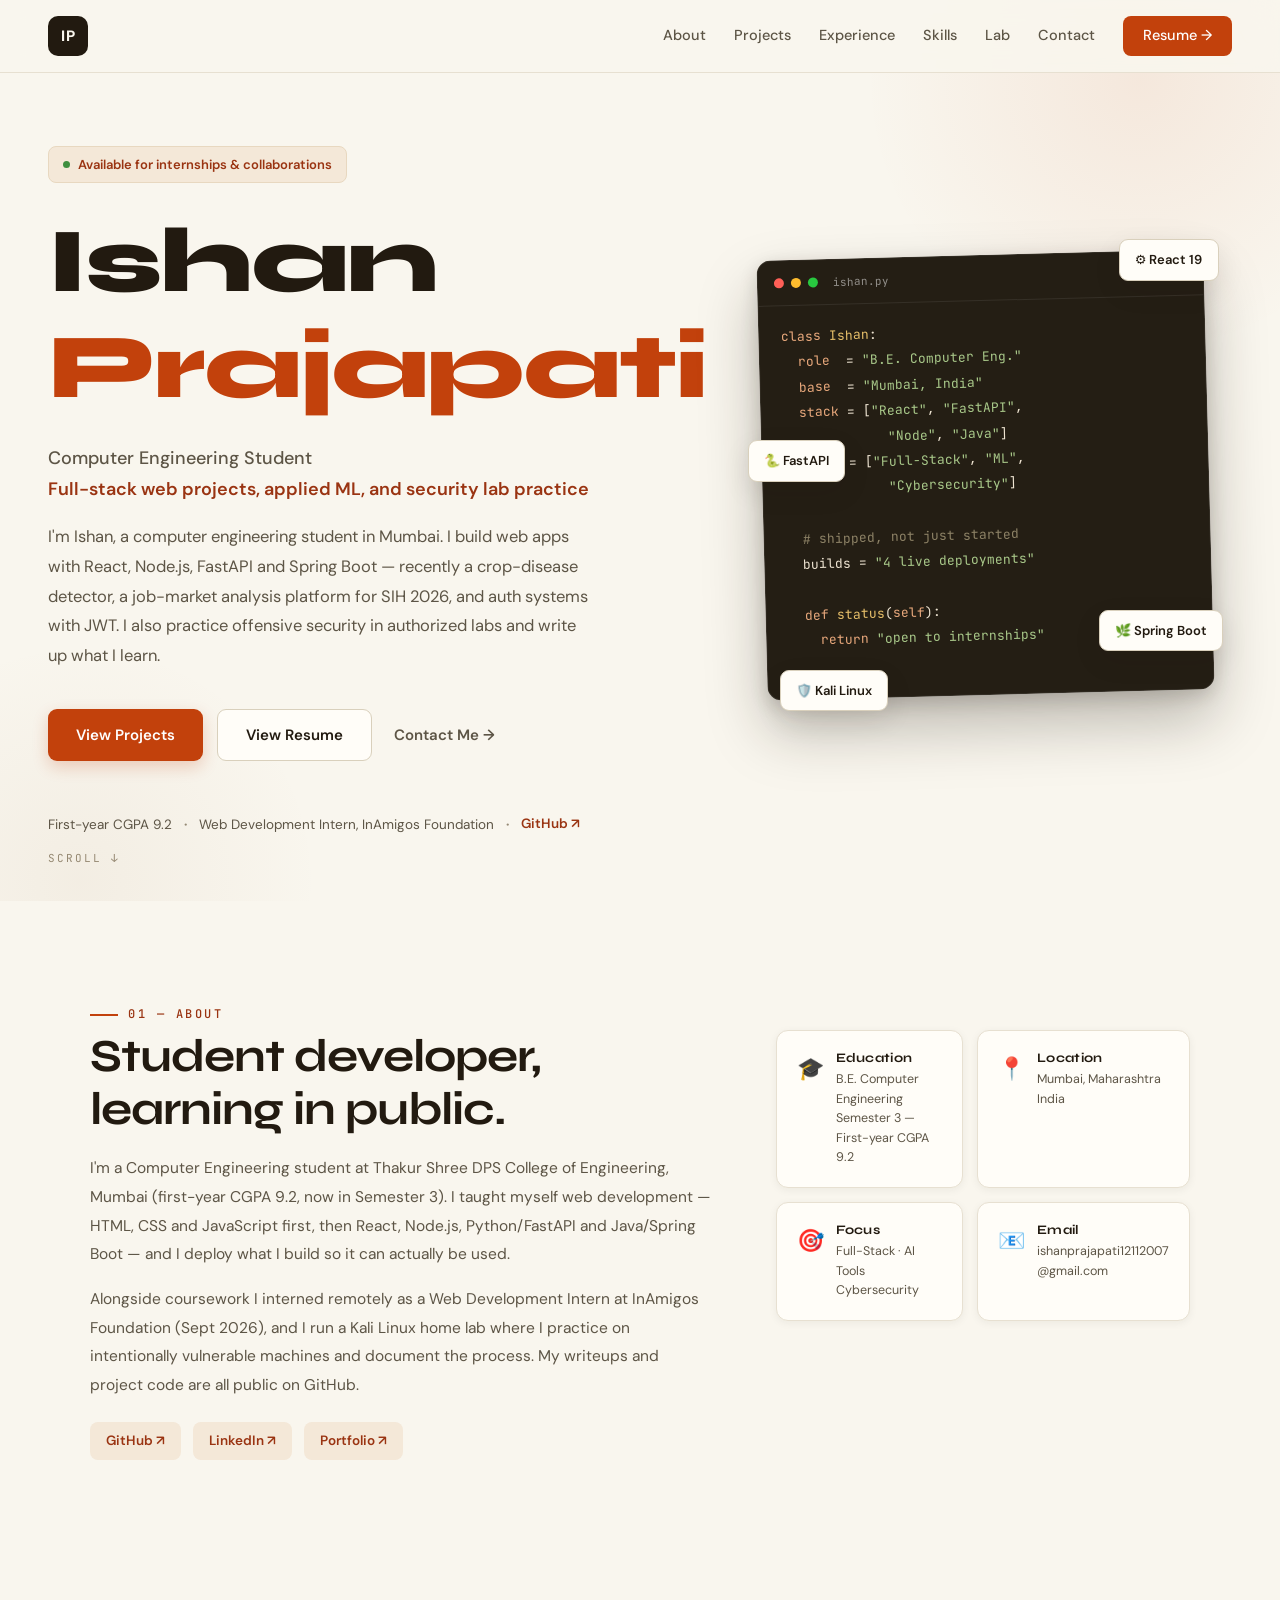
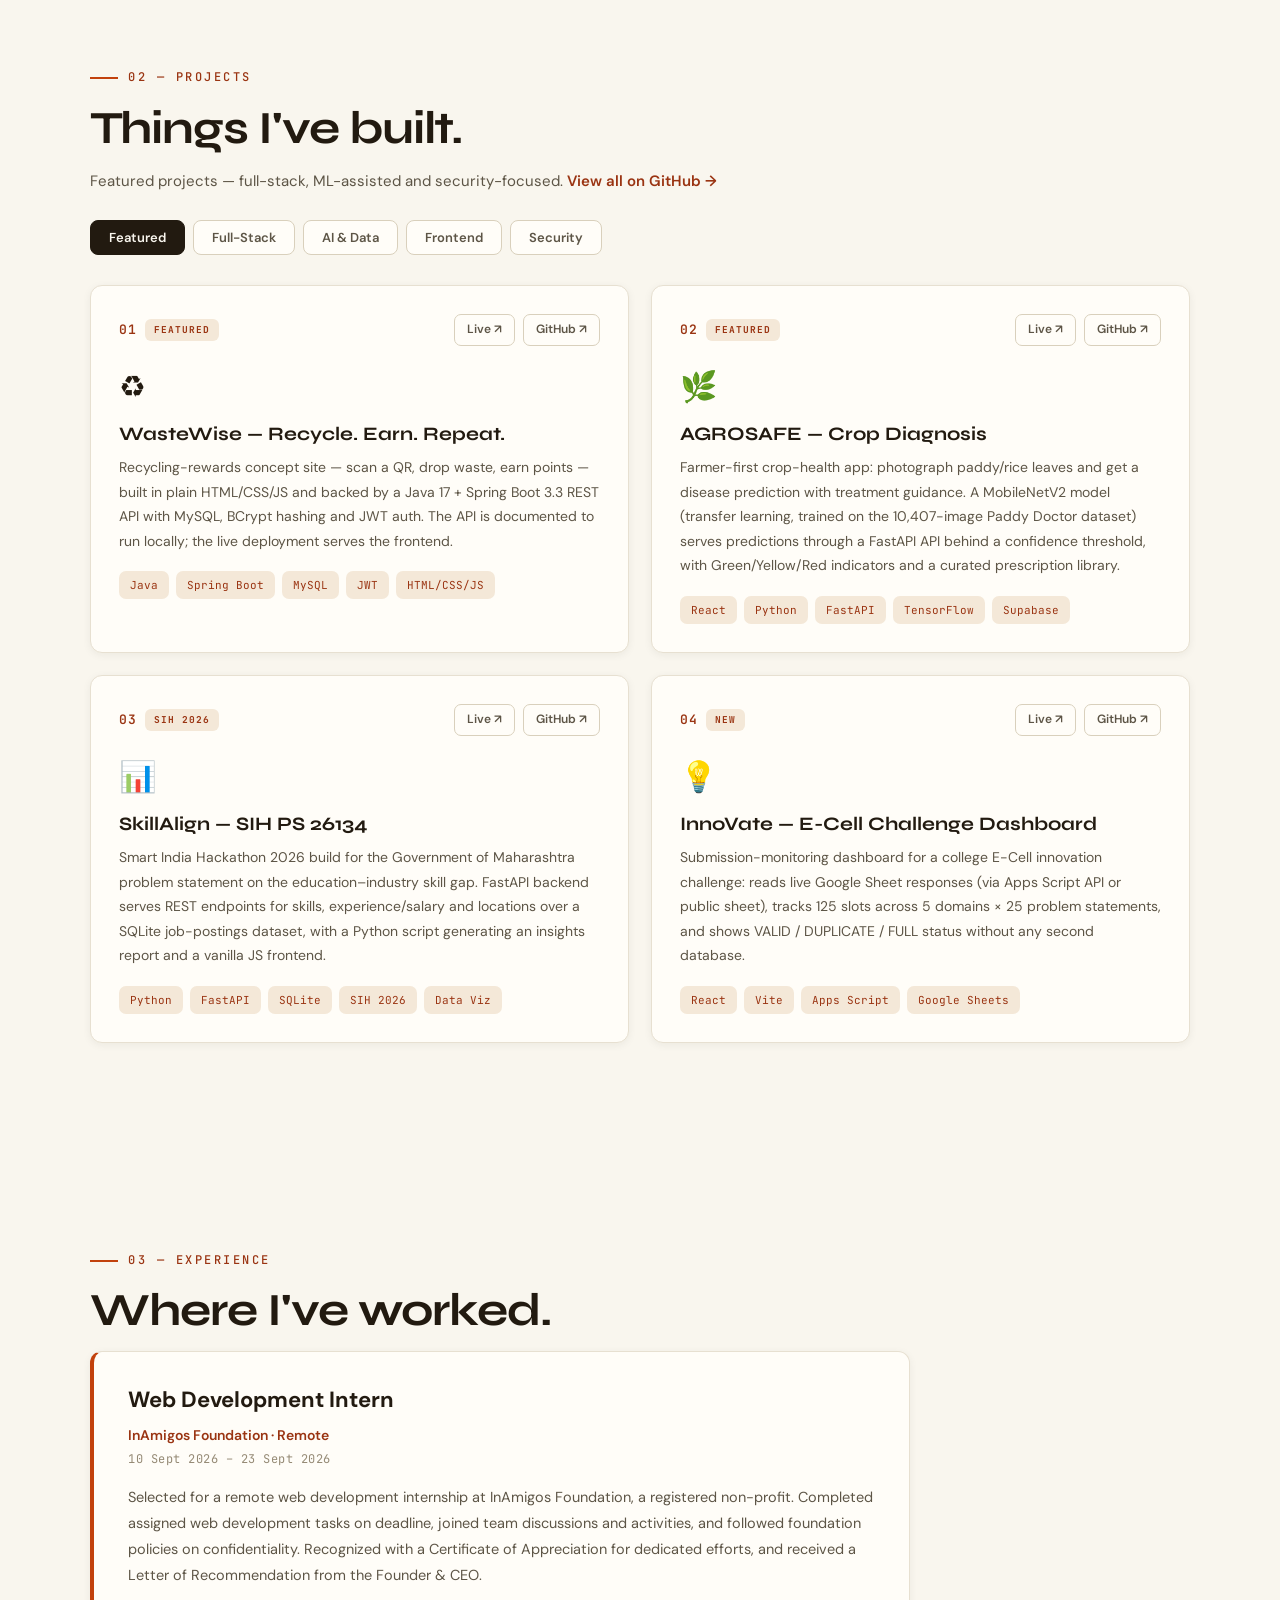
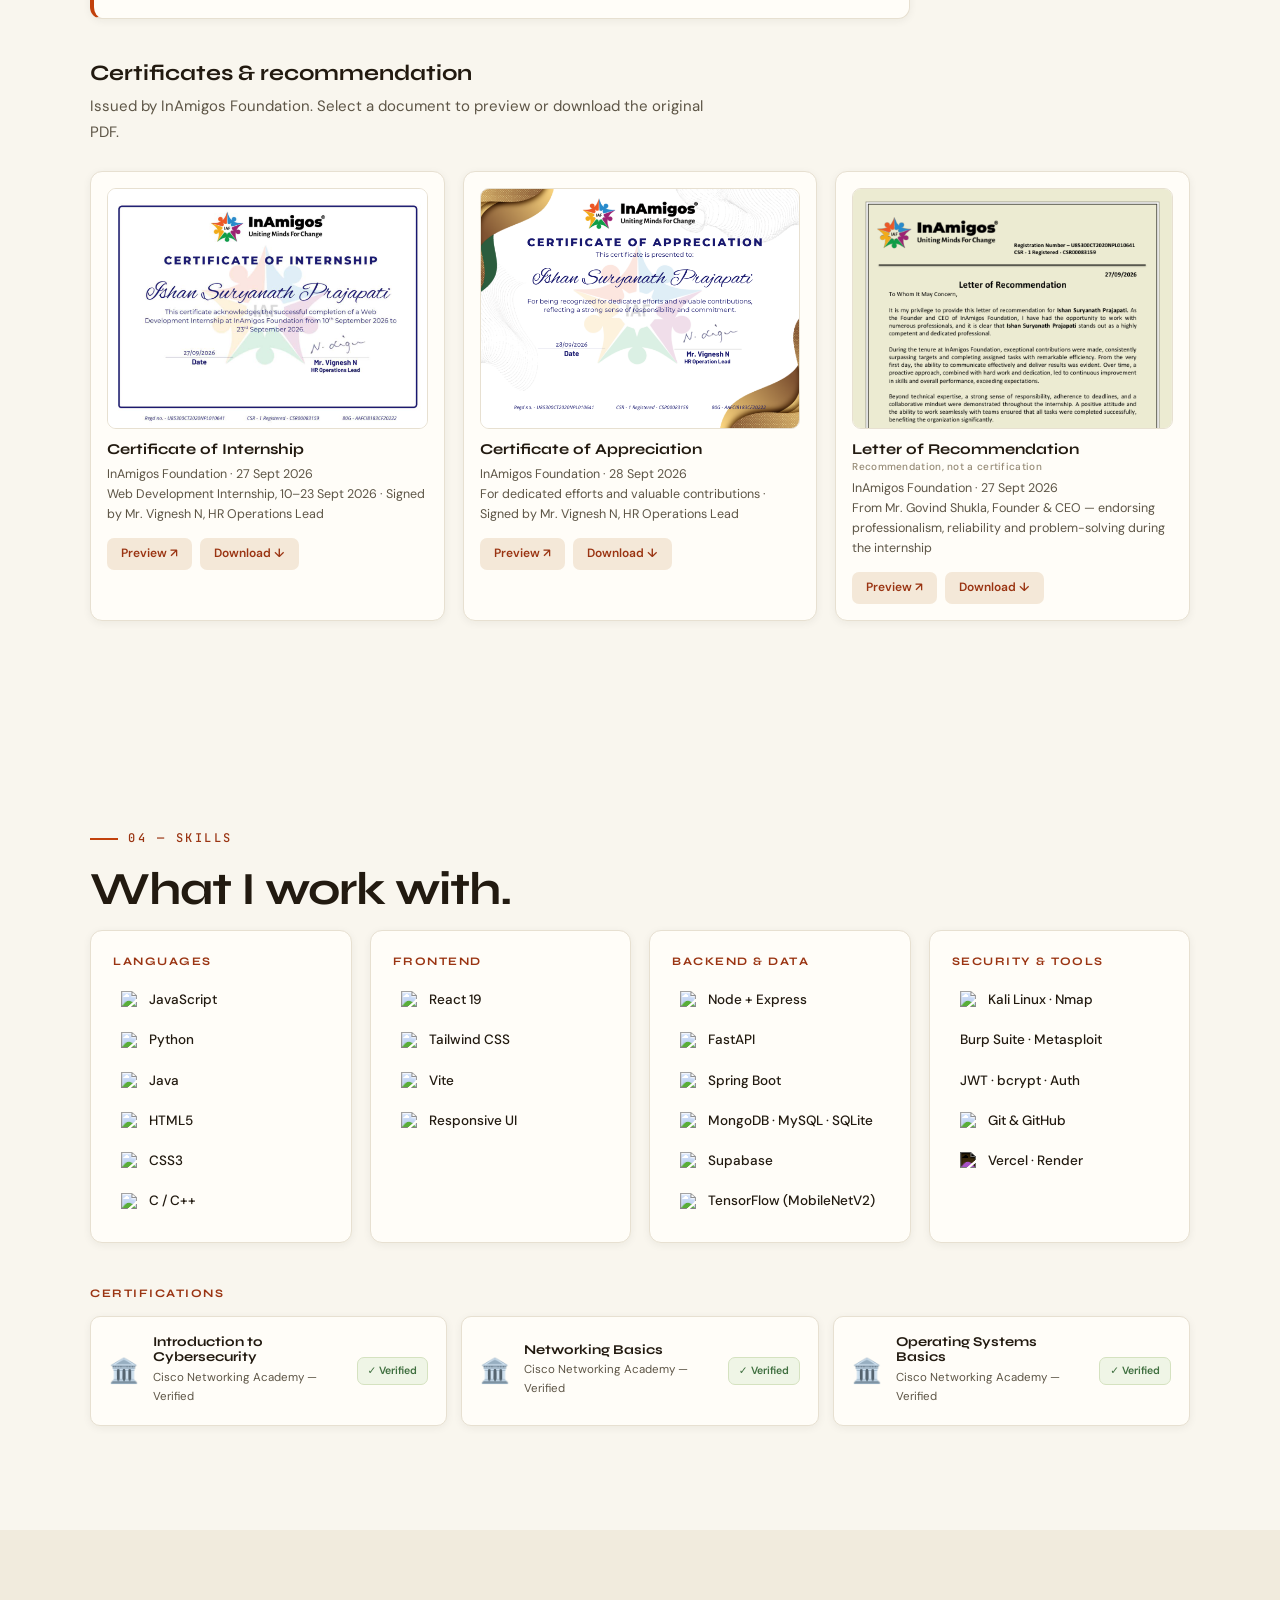
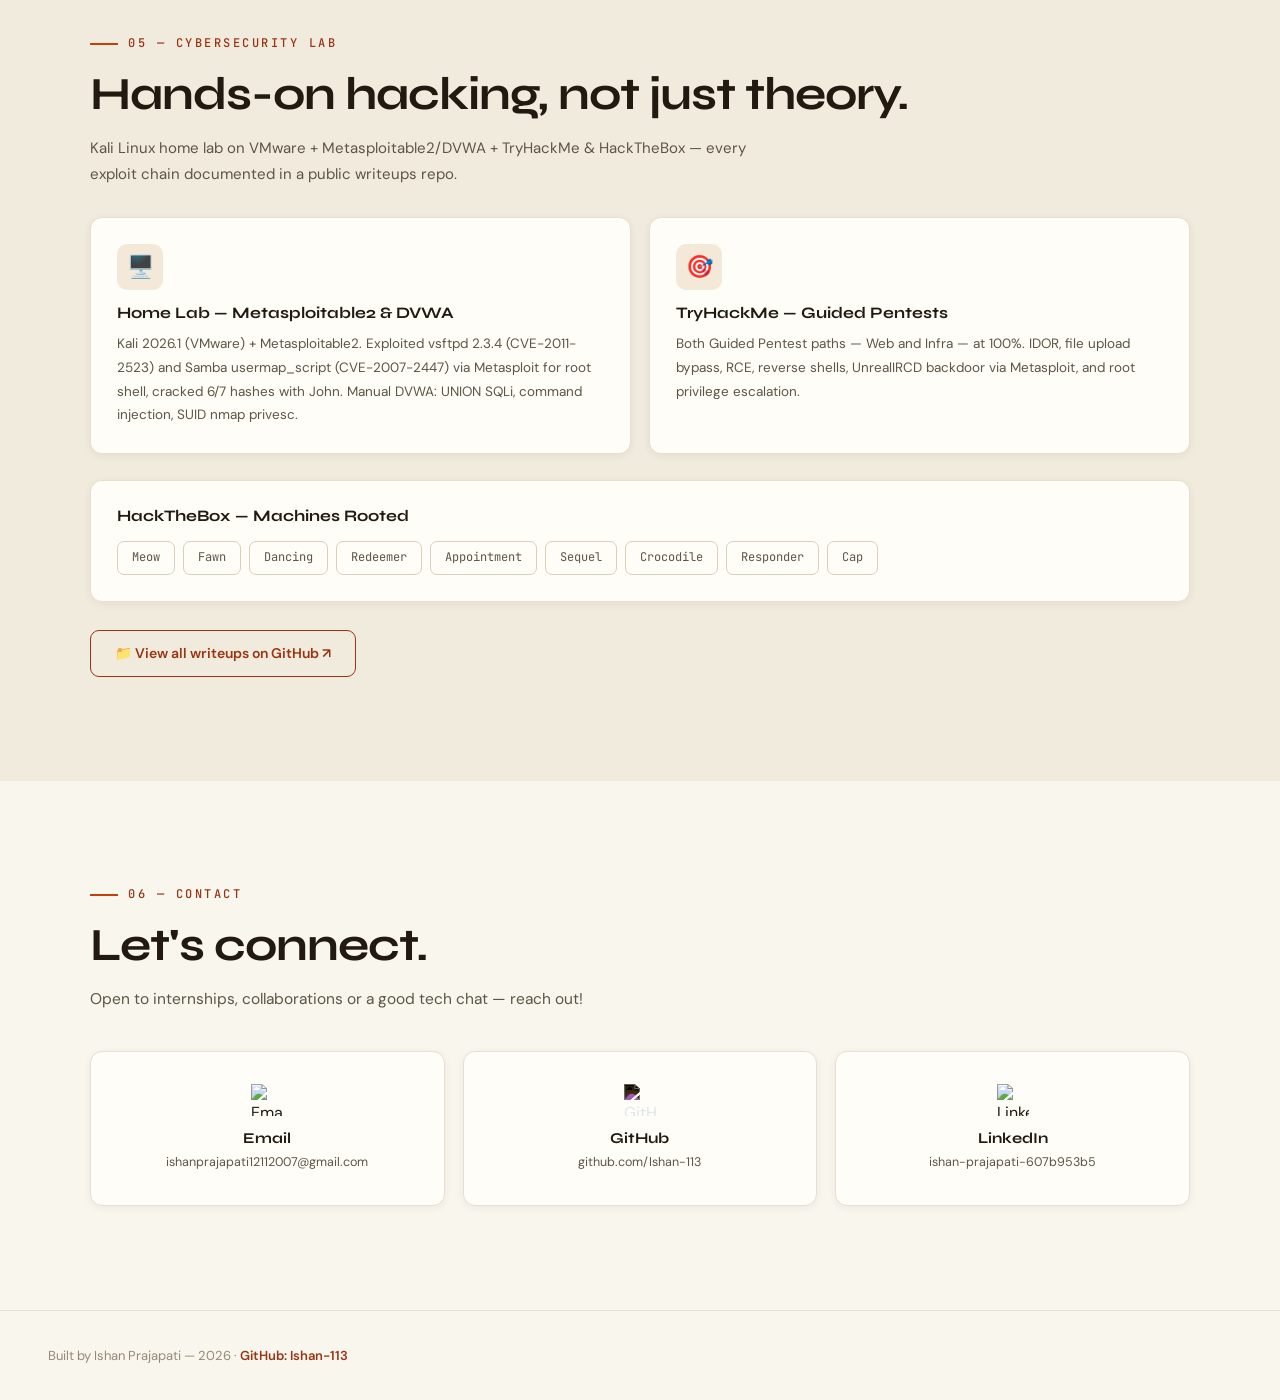
==== commit a64235e6: "Fix hero chips to anchor to the code card, drop footer framework note - Chips now wrap inside .code-" ====
--- a/index.html
+++ b/index.html
@@ -64,6 +64,7 @@
       </div>
     </div>
     <div class="hero-visual">
+      <div class="code-wrap">
       <div class="code-card">
         <div class="code-head"><span class="code-dot d1"></span><span class="code-dot d2"></span><span class="code-dot d3"></span><span class="code-file">ishan.py</span></div>
         <pre class="code-body"><span class="c-key">class</span> <span class="c-name">Ishan</span>:
@@ -85,6 +86,7 @@
       <div class="hero-chip chip-2">&#127807; Spring Boot</div>
       <div class="hero-chip chip-3">&#128013; FastAPI</div>
       <div class="hero-chip chip-4">&#128737;&#65039; Kali Linux</div>
+      </div>
     </div>
   </div>
 
@@ -430,7 +432,6 @@
   <!-- Footer -->
   <footer>
     <p>Built by Ishan Prajapati — 2026 · <a href="https://github.com/Ishan-113?tab=repositories" target="_blank" rel="noopener">GitHub: Ishan-113</a></p>
-    <p>HTML · CSS · JavaScript — no frameworks</p>
   </footer>
 
   <script src="script.js"></script>
--- a/style.css
+++ b/style.css
@@ -416,6 +416,8 @@
 .hero .reveal{transform:translateY(16px)}
 
 /* ---------- Code card (warm charcoal — reads authored, not AI) ---------- */
+.hero-visual{display:flex;justify-content:center}
+.code-wrap{position:relative;width:100%;max-width:460px}
 .code-card{
   width:100%;max-width:460px;background:#241e14;border-radius:14px;
   overflow:hidden;padding-bottom:16px;border:1px solid rgba(255,255,255,.08);
@@ -450,10 +452,10 @@
   box-shadow:var(--shadow-md);animation:floaty 5.5s ease-in-out infinite;
   white-space:nowrap;
 }
-.chip-1{top:-16px;right:2%;animation-delay:0s}
-.chip-2{bottom:44px;right:-8px;animation-delay:1.4s}
-.chip-3{top:40%;left:-16px;animation-delay:2.6s}
-.chip-4{bottom:-14px;left:8%;animation-delay:3.8s}
+.chip-1{top:-16px;right:-10px;animation-delay:0s}
+.chip-2{bottom:44px;right:-14px;animation-delay:1.4s}
+.chip-3{top:42%;left:-14px;animation-delay:2.6s}
+.chip-4{bottom:-16px;left:4%;animation-delay:3.8s}
 @keyframes floaty{0%,100%{transform:translateY(0)}50%{transform:translateY(-8px)}}
 
 /* ---------- Responsive ---------- */
